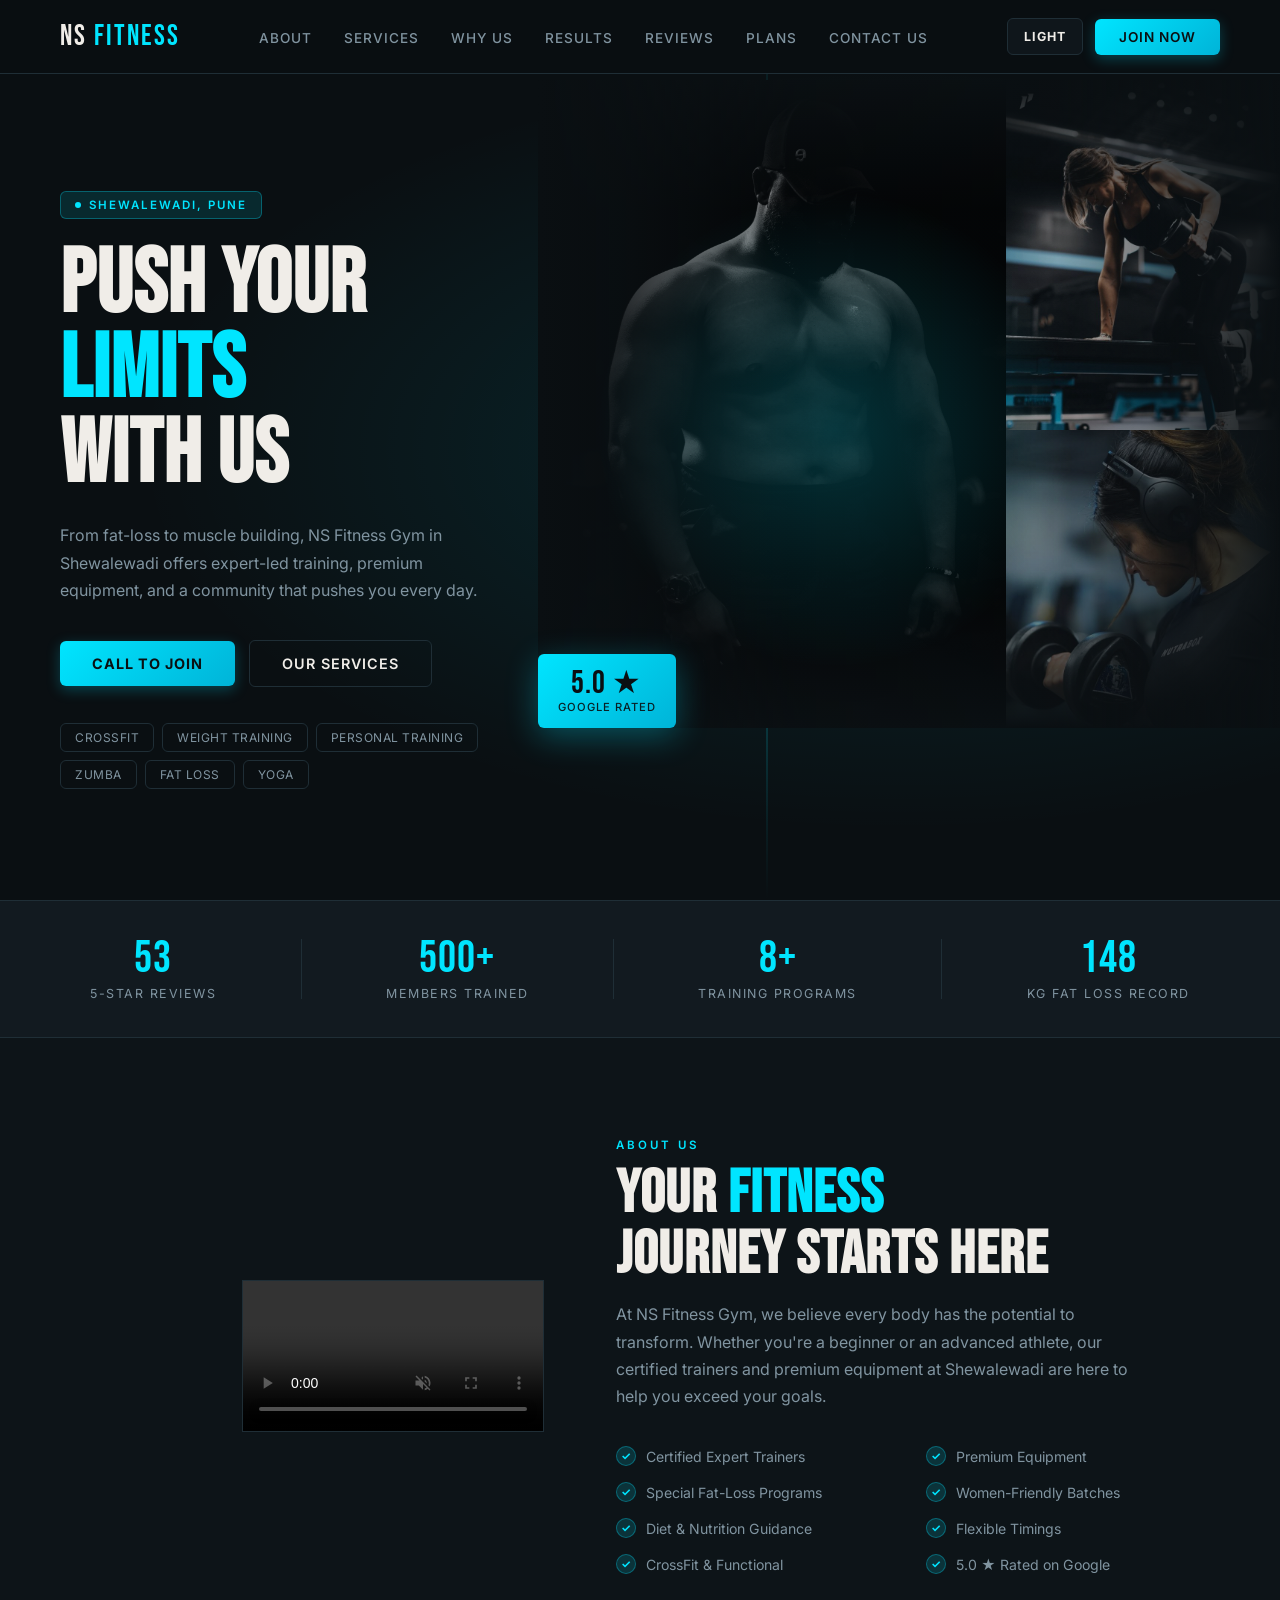
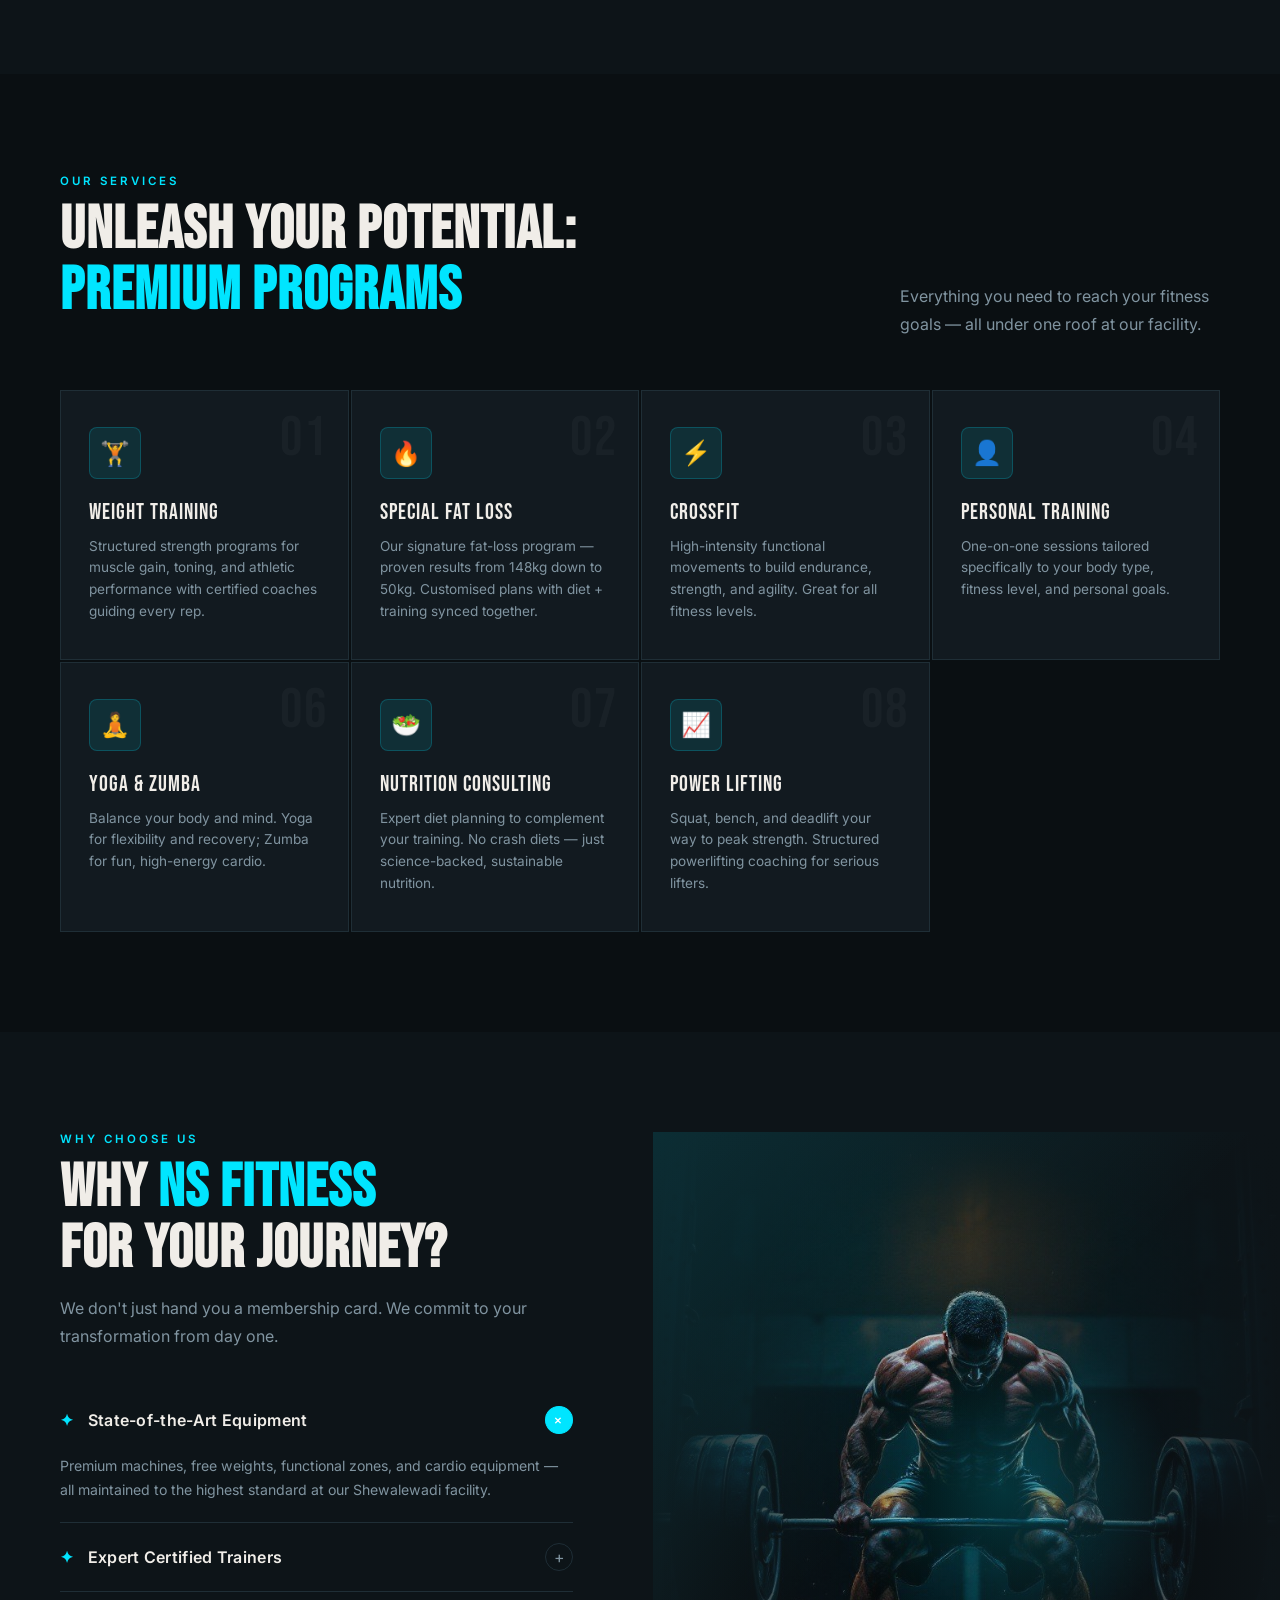
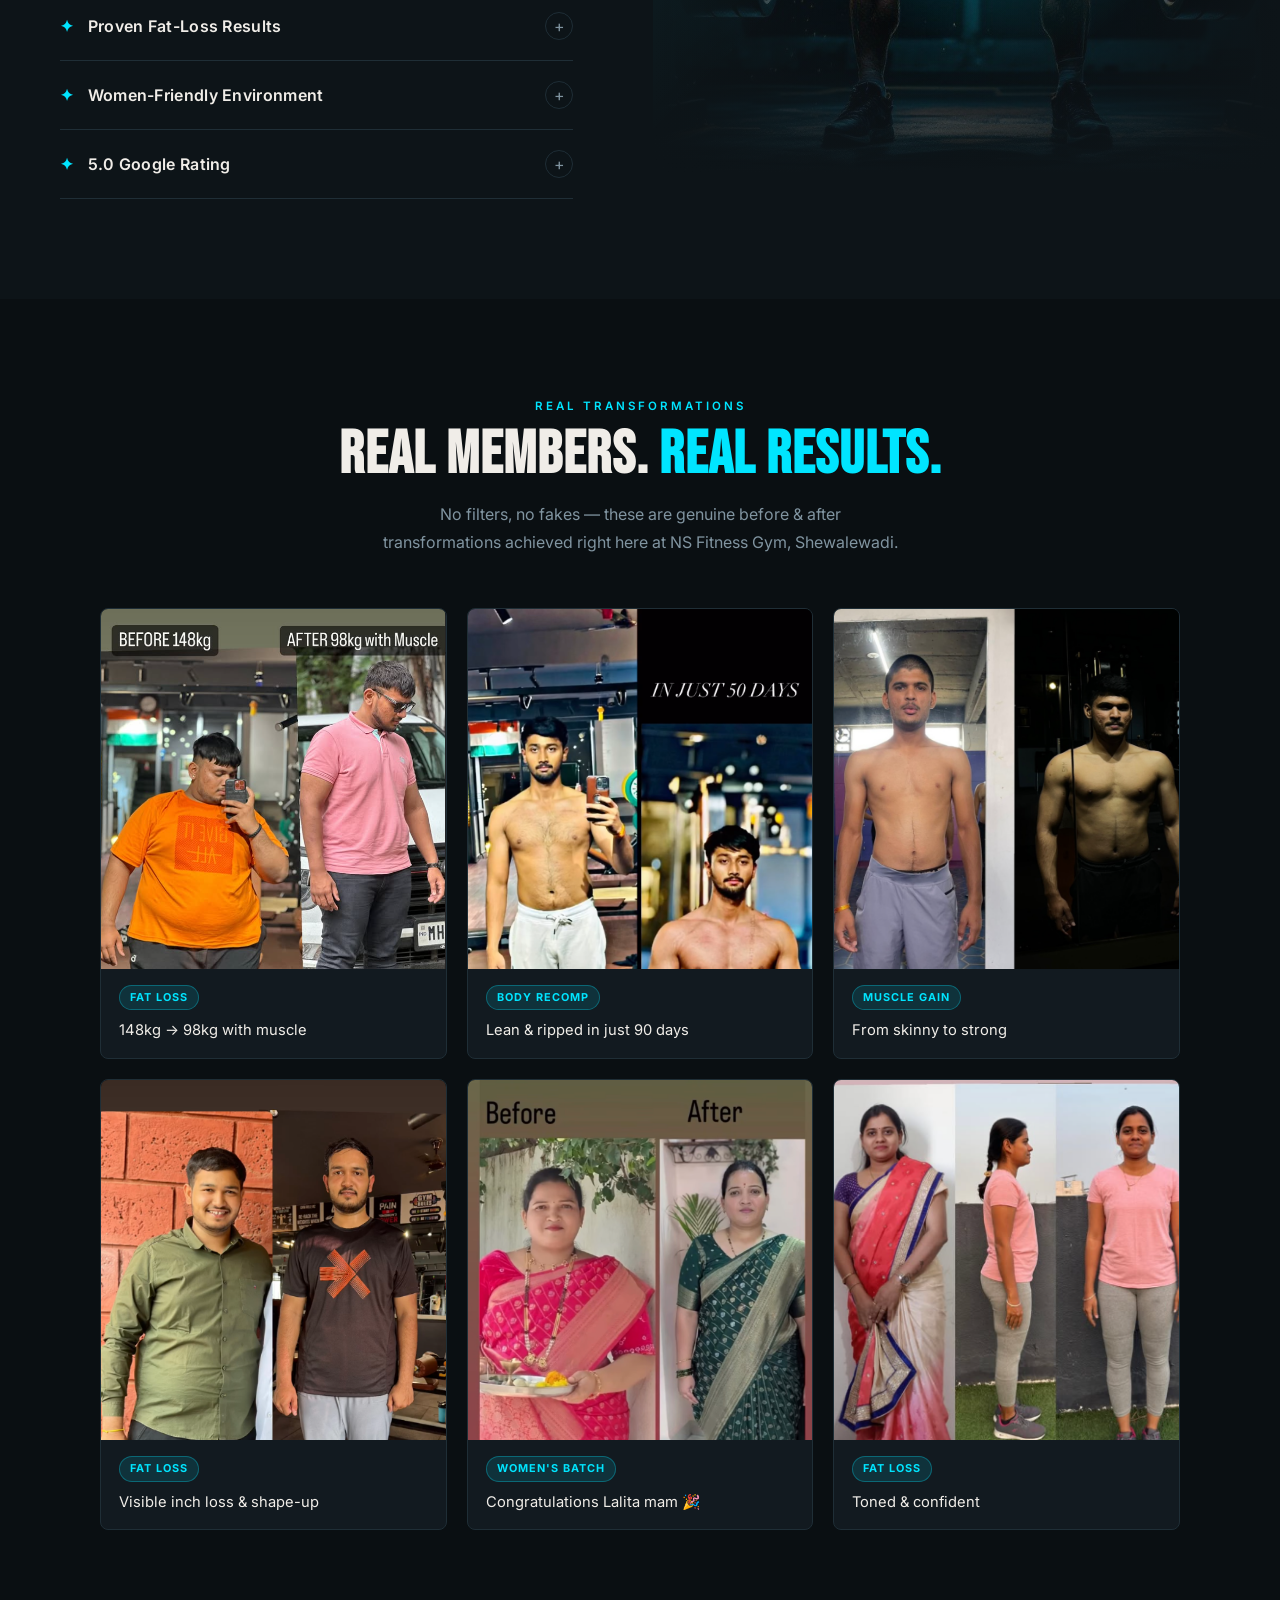
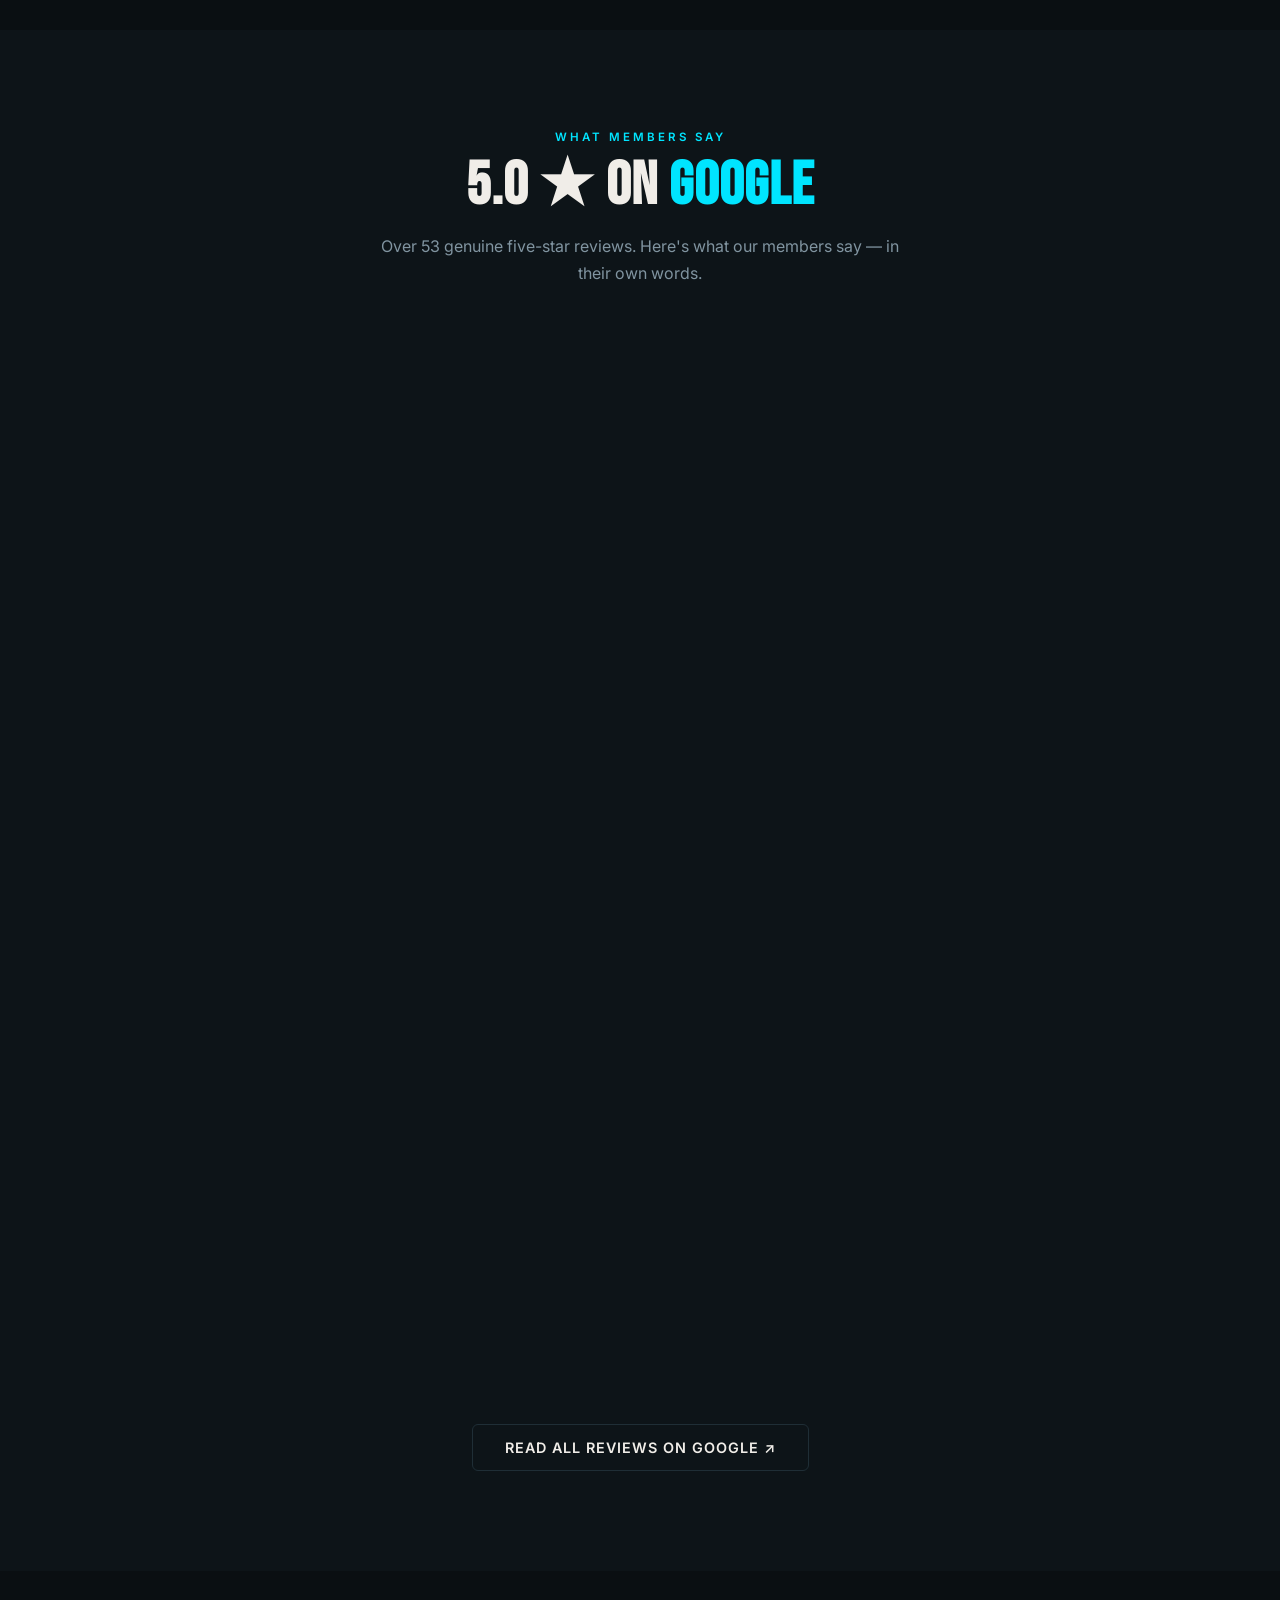
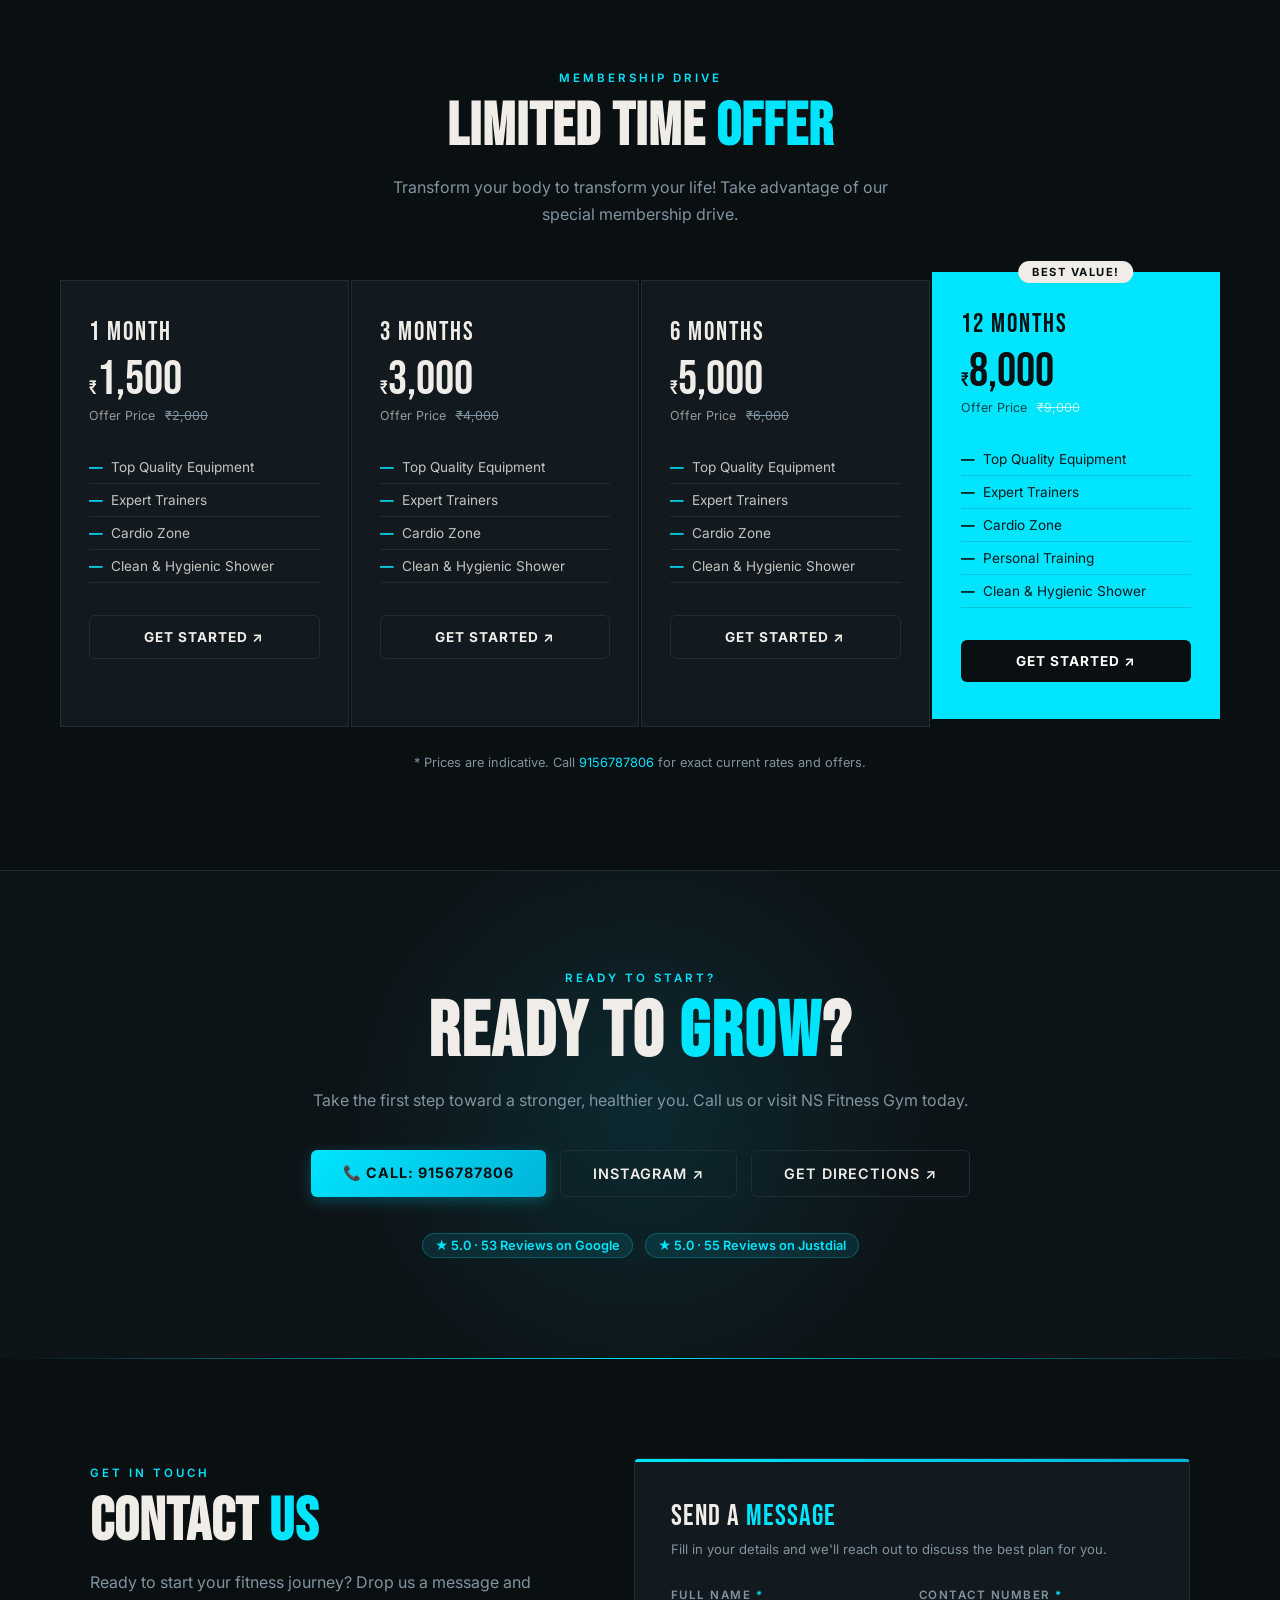
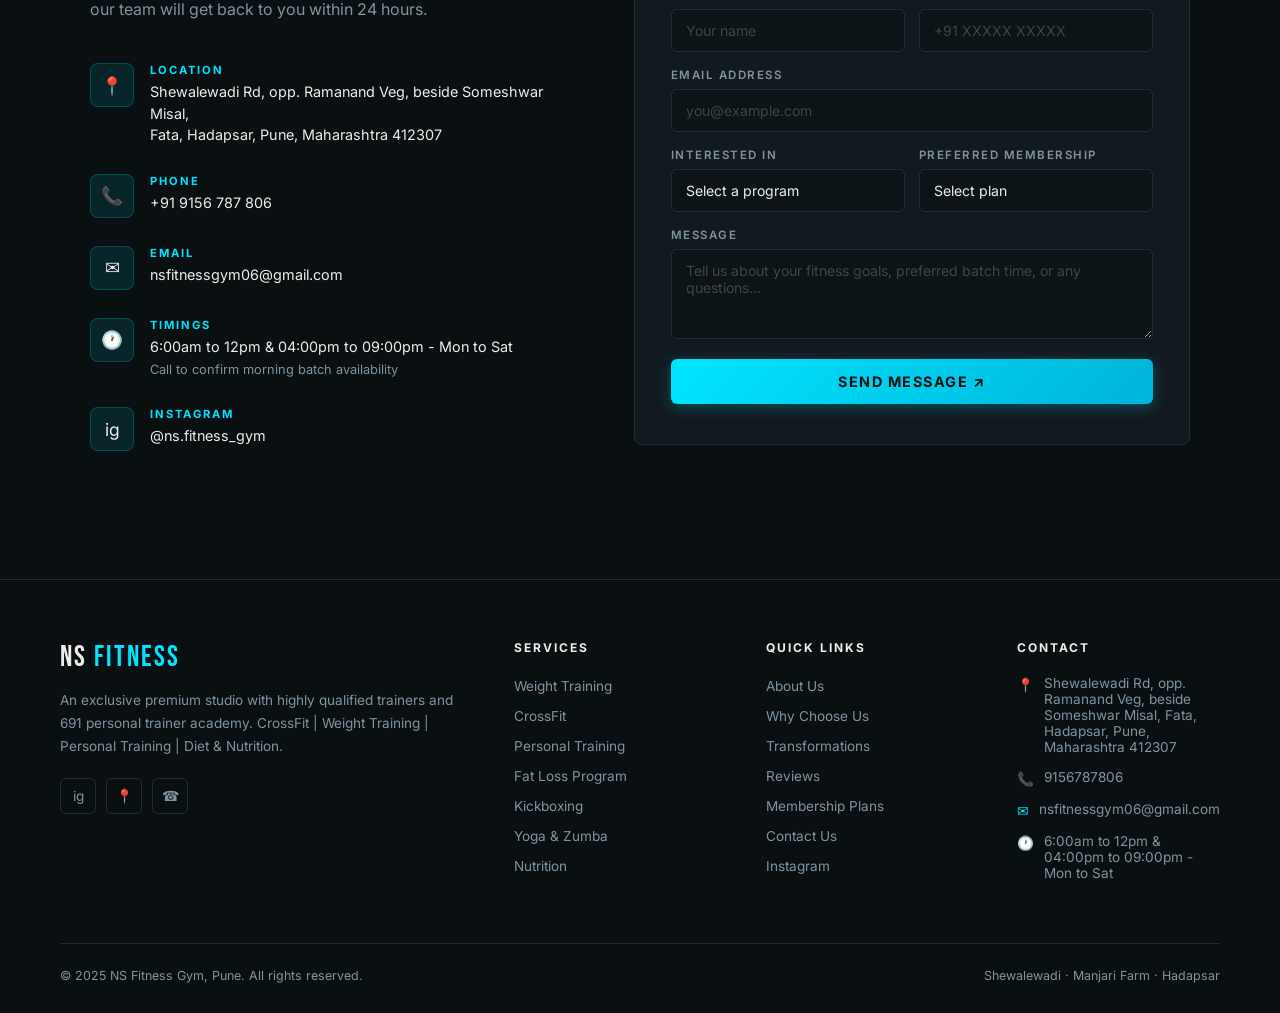
==== index.html @ 435521a6 "Change the image of hero-1" ====
<!DOCTYPE html>
<html lang="en">
<head>
<meta charset="UTF-8">
<meta name="viewport" content="width=device-width, initial-scale=1.0">
<title>NS Fitness Gym — Best Gym in Shewalewadi, Pune</title>
<meta name="description" content="NS Fitness Gym in Shewalewadi, Pune — expert-led training, premium equipment, CrossFit, Weight Training, Personal Training, Fat Loss Programs, Yoga & Zumba. 5.0 ★ rated on Google.">
<meta name="keywords" content="NS Fitness Gym, Shewalewadi Gym, Gym in Pune, Best Gym near me, CrossFit Pune, Personal Training Pune, Fat Loss, Yoga, Zumba">
<meta name="author" content="NS Fitness Gym">
<meta name="robots" content="index, follow">

<!-- Open Graph / Facebook -->
<meta property="og:type" content="website">
<meta property="og:url" content="https://nsfitness.example.com/">
<meta property="og:title" content="NS Fitness Gym — Best Gym in Shewalewadi, Pune">
<meta property="og:description" content="Transform your body to transform your life! Expert-led training, premium equipment, and a community that pushes you every day.">
<meta property="og:image" content="https://nsfitness.example.com/img/Hero-1_new.JPEG">

<!-- Twitter -->
<meta property="twitter:card" content="summary_large_image">
<meta property="twitter:url" content="https://nsfitness.example.com/">
<meta property="twitter:title" content="NS Fitness Gym — Best Gym in Shewalewadi, Pune">
<meta property="twitter:description" content="Transform your body to transform your life! Expert-led training, premium equipment, and a community that pushes you every day.">
<meta property="twitter:image" content="https://nsfitness.example.com/img/Hero-1_new.JPEG">

<link rel="canonical" href="https://nsfitness.example.com/">
<link href="https://fonts.googleapis.com/css2?family=Bebas+Neue&family=Inter:wght@300;400;500;600;700&display=swap" rel="stylesheet">
<!-- Inline theme init: must run before render to prevent flash of wrong theme -->
<script>
  document.documentElement.dataset.theme = localStorage.getItem('theme') || 'dark';
</script>
<link rel="stylesheet" href="css/style.css">
</head>
<body>

<!-- NAV -->
<nav>
  <div class="nav-logo">NS <span>FITNESS</span></div>
  <ul class="nav-links">
    <li><a href="#about">About</a></li>
    <li><a href="#services">Services</a></li>
    <li><a href="#why">Why Us</a></li>
    <li><a href="#results">Results</a></li>
    <li><a href="#reviews">Reviews</a></li>
    <li><a href="#pricing">Plans</a></li>
    <li><a href="#contact-form">Contact Us</a></li>
  </ul>
  <div class="nav-actions">
    <button class="theme-toggle" type="button" id="themeToggle" aria-label="Toggle light and dark theme">Light</button>
    <button class="nav-cta" onclick="document.getElementById('contact').scrollIntoView({behavior:'smooth'})">Join Now</button>
  </div>
</nav>

<!-- HERO -->
<section class="hero" id="home">
  <div class="hero-left">
    <div class="hero-eyebrow">Shewalewadi, Pune</div>
    <h1 class="hero-title">
      PUSH YOUR<br>
      <span class="accent">LIMITS</span><br>
      WITH US
    </h1>
    <p class="hero-desc">
      From fat-loss to muscle building, NS Fitness Gym in Shewalewadi offers expert-led training, premium equipment, and a community that pushes you every day.
    </p>
    <div class="hero-actions">
      <a href="tel:9156787806" class="btn-primary">Call to Join</a>
      <a href="#services" class="btn-outline">Our Services</a>
    </div>
    <div class="hero-tags">
      <span class="tag">CrossFit</span>
      <span class="tag">Weight Training</span>
      <span class="tag">Personal Training</span>
      <span class="tag">Zumba</span>
      <span class="tag">Fat Loss</span>
      <span class="tag">Yoga</span>
    </div>
  </div>

  <div class="hero-right">
    <div class="hero-img-wrap">
      <div class="hero-grid">
        <div class="hero-img-cell">
          <img src="img/Hero-1_new.JPEG" alt="NS Fitness Workout">
        </div>
        <div class="hero-img-cell">
          <img src="img/Hero2.jpg" alt="NS Fitness Workout">
        </div>
        <div class="hero-img-cell">
          <img src="img/Img3.jpg" alt="NS Fitness Workout">
        </div>
      </div>
      <div class="hero-badge">
        <div class="big">5.0 ★</div>
        <div class="small">Google Rated</div>
      </div>
    </div>
  </div>
</section>

<!-- STATS BAR -->
<div class="stats-bar">
  <div class="stat-item">
    <div class="stat-num" data-target="53">0</div>
    <div class="stat-label">5-Star Reviews</div>
  </div>
  <div class="stat-divider"></div>
  <div class="stat-item">
    <div class="stat-num" data-target="500">0+</div>
    <div class="stat-label">Members Trained</div>
  </div>
  <div class="stat-divider"></div>
  <div class="stat-item">
    <div class="stat-num" data-target="8">0+</div>
    <div class="stat-label">Training Programs</div>
  </div>
  <div class="stat-divider"></div>
  <div class="stat-item">
    <div class="stat-num" data-target="148">0</div>
    <div class="stat-label">kg Fat Loss Record</div>
  </div>
</div>

<!-- ABOUT -->
<section class="about" id="about">
  <div class="about-inner">
    <div class="about-img-wrap">
      <video class="about-video" controls autoplay muted loop preload="metadata" playsinline>
        <source src="img/Video-906.mp4" type="video/mp4">
        Your browser does not support the video tag.
      </video>
    </div>
    <div>
      <div class="section-eyebrow">About Us</div>
      <h2 class="section-title">YOUR <span class="accent">FITNESS</span><br>JOURNEY STARTS HERE</h2>
      <p class="section-subtitle">
        At NS Fitness Gym, we believe every body has the potential to transform. Whether you're a beginner or an advanced athlete, our certified trainers and premium equipment at Shewalewadi are here to help you exceed your goals.
      </p>
      <div class="about-features">
        <div class="about-feat">Certified Expert Trainers</div>
        <div class="about-feat">Premium Equipment</div>
        <div class="about-feat">Special Fat-Loss Programs</div>
        <div class="about-feat">Women-Friendly Batches</div>
        <div class="about-feat">Diet &amp; Nutrition Guidance</div>
        <div class="about-feat">Flexible Timings</div>
        <div class="about-feat">CrossFit &amp; Functional</div>
        <div class="about-feat">5.0 ★ Rated on Google</div>
      </div>
    </div>
  </div>
</section>

<!-- SERVICES -->
<section class="services" id="services">
  <div class="services-header">
    <div>
      <div class="section-eyebrow">Our Services</div>
      <h2 class="section-title">UNLEASH YOUR POTENTIAL:<br><span class="accent">PREMIUM PROGRAMS</span></h2>
    </div>
    <p class="section-subtitle" style="max-width:320px;">Everything you need to reach your fitness goals — all under one roof at our facility.</p>
  </div>
  <div class="services-grid">
    <div class="service-card fade-up">
      <div class="service-icon">🏋️</div>
      <div class="service-name">Weight Training</div>
      <p class="service-desc">Structured strength programs for muscle gain, toning, and athletic performance with certified coaches guiding every rep.</p>
      <div class="service-num">01</div>
    </div>
    <div class="service-card fade-up">
      <div class="service-icon">🔥</div>
      <div class="service-name">Special Fat Loss</div>
      <p class="service-desc">Our signature fat-loss program — proven results from 148kg down to 50kg. Customised plans with diet + training synced together.</p>
      <div class="service-num">02</div>
    </div>
    <div class="service-card fade-up">
      <div class="service-icon">⚡</div>
      <div class="service-name">CrossFit</div>
      <p class="service-desc">High-intensity functional movements to build endurance, strength, and agility. Great for all fitness levels.</p>
      <div class="service-num">03</div>
    </div>
    <div class="service-card fade-up">
      <div class="service-icon">👤</div>
      <div class="service-name">Personal Training</div>
      <p class="service-desc">One-on-one sessions tailored specifically to your body type, fitness level, and personal goals.</p>
      <div class="service-num">04</div>
    </div>
    <div class="service-card fade-up">
      <div class="service-icon">🧘</div>
      <div class="service-name">Yoga &amp; Zumba</div>
      <p class="service-desc">Balance your body and mind. Yoga for flexibility and recovery; Zumba for fun, high-energy cardio.</p>
      <div class="service-num">06</div>
    </div>
    <div class="service-card fade-up">
      <div class="service-icon">🥗</div>
      <div class="service-name">Nutrition Consulting</div>
      <p class="service-desc">Expert diet planning to complement your training. No crash diets — just science-backed, sustainable nutrition.</p>
      <div class="service-num">07</div>
    </div>
    <div class="service-card fade-up">
      <div class="service-icon">📈</div>
      <div class="service-name">Power Lifting</div>
      <p class="service-desc">Squat, bench, and deadlift your way to peak strength. Structured powerlifting coaching for serious lifters.</p>
      <div class="service-num">08</div>
    </div>
  </div>
</section>

<!-- WHY US -->
<section class="why" id="why">
  <div class="why-inner">
    <div class="why-content">
      <div class="section-eyebrow">Why Choose Us</div>
      <h2 class="section-title">WHY <span class="accent">NS FITNESS</span><br>FOR YOUR JOURNEY?</h2>
      <p class="section-subtitle">We don't just hand you a membership card. We commit to your transformation from day one.</p>
      <div class="accordion">
        <div class="acc-item open">
          <div class="acc-head" onclick="toggleAcc(this)">
            <div class="acc-head-text"><span>✦</span> State-of-the-Art Equipment</div>
            <div class="acc-icon">+</div>
          </div>
          <div class="acc-body">Premium machines, free weights, functional zones, and cardio equipment — all maintained to the highest standard at our Shewalewadi facility.</div>
        </div>
        <div class="acc-item">
          <div class="acc-head" onclick="toggleAcc(this)">
            <div class="acc-head-text"><span>✦</span> Expert Certified Trainers</div>
            <div class="acc-icon">+</div>
          </div>
          <div class="acc-body">Our trainers are certified professionals who track your progress, adjust your plan, and push you to be better — with science, not guesswork. Every trainer specialises across CrossFit, Yoga, Nutrition, and Strength.</div>
        </div>
        <div class="acc-item">
          <div class="acc-head" onclick="toggleAcc(this)">
            <div class="acc-head-text"><span>✦</span> Proven Fat-Loss Results</div>
            <div class="acc-icon">+</div>
          </div>
          <div class="acc-body">Real transformations from real members. Our special fat-loss program has helped members drop from 148kg to 50kg with a sustainable, science-backed approach combining training and diet.</div>
        </div>
        <div class="acc-item">
          <div class="acc-head" onclick="toggleAcc(this)">
            <div class="acc-head-text"><span>✦</span> Women-Friendly Environment</div>
            <div class="acc-icon">+</div>
          </div>
          <div class="acc-body">Dedicated women's batches, female trainers, and a welcoming, judgment-free environment. NS Fitness Gym is one of Pune's top-rated women's gyms.</div>
        </div>
        <div class="acc-item">
          <div class="acc-head" onclick="toggleAcc(this)">
            <div class="acc-head-text"><span>✦</span> 5.0 Google Rating</div>
            <div class="acc-icon">+</div>
          </div>
          <div class="acc-body">Over 53 genuine five-star reviews on Google, and a 5.0 rating on Justdial with 55 reviews. The results speak for themselves — and so do our members.</div>
        </div>
      </div>
    </div>
    <div class="why-img" aria-hidden="true"></div>
  </div>
</section>

<!-- REAL RESULTS -->
<section class="results" id="results">
  <div class="results-header">
    <div class="section-eyebrow">Real Transformations</div>
    <h2 class="section-title">REAL MEMBERS. <span class="accent">REAL RESULTS.</span></h2>
    <p class="section-subtitle">No filters, no fakes — these are genuine before &amp; after transformations achieved right here at NS Fitness Gym, Shewalewadi.</p>
  </div>
  <div class="results-grid">
    <figure class="result-card fade-up">
      <img src="img/Reviews/result-1.png" alt="Member transformation: 148kg before to 98kg after with muscle" loading="lazy">
      <figcaption><span class="result-tag">Fat Loss</span> 148kg → 98kg with muscle</figcaption>
    </figure>
    <figure class="result-card fade-up">
      <img src="img/Reviews/result-3.png" alt="Male body transformation in just 90 days" loading="lazy">
      <figcaption><span class="result-tag">Body Recomp</span> Lean &amp; ripped in just 90 days</figcaption>
    </figure>
    <figure class="result-card fade-up">
      <img src="img/Reviews/result-2.png" alt="Male muscle gain transformation" loading="lazy">
      <figcaption><span class="result-tag">Muscle Gain</span> From skinny to strong</figcaption>
    </figure>
    <figure class="result-card fade-up">
      <img src="img/Reviews/result-5.png" alt="Male weight loss transformation" loading="lazy">
      <figcaption><span class="result-tag">Fat Loss</span> Visible inch loss &amp; shape-up</figcaption>
    </figure>
    <figure class="result-card fade-up">
      <img src="img/Reviews/result-4.png" alt="Lalita's weight loss transformation" loading="lazy">
      <figcaption><span class="result-tag">Women's Batch</span> Congratulations Lalita mam 🎉</figcaption>
    </figure>
    <figure class="result-card fade-up">
      <img src="img/Reviews/result-6.png" alt="Female weight loss transformation" loading="lazy">
      <figcaption><span class="result-tag">Fat Loss</span> Toned &amp; confident</figcaption>
    </figure>
  </div>
</section>

<!-- REVIEWS -->
<section class="reviews" id="reviews">
  <div class="reviews-header">
    <div class="section-eyebrow">What Members Say</div>
    <h2 class="section-title">5.0 ★ ON <span class="accent">GOOGLE</span></h2>
    <p class="section-subtitle">Over 53 genuine five-star reviews. Here's what our members say — in their own words.</p>
  </div>

  <!-- All reviews grid -->
  <div class="reviews-grid">
    <div class="review-card fade-up">
      <div class="review-stars">★★★★★</div>
      <p class="review-body">I was initially reluctant to join, but I'm really glad I did. NS Fitness Gym has been a great place to stay consistent with my journey. I've been training under Nilesh sir for the past 1.5 years and the results have been truly rewarding — lost significant weight and gained strength. Highly recommend!</p>
      <div class="review-author"><span class="review-avatar">D</span><div><div class="review-name">Divya Saroj</div><div class="review-date">3 months ago · Google</div></div></div>
    </div>
    <div class="review-card fade-up">
      <div class="review-stars">★★★★★</div>
      <p class="review-body">I've been training at this gym for a while now, and it's truly one of the best decisions I've made. The equipment is top-notch and well-maintained, the environment is clean and motivating, and the staff is incredibly friendly and professional. Highly recommended for anyone serious about health and fitness! 💪🔥</p>
      <div class="review-author"><span class="review-avatar">S</span><div><div class="review-name">Sagar Waghmare</div><div class="review-date">11 months ago · Google</div></div></div>
    </div>
    <div class="review-card fade-up">
      <div class="review-stars">★★★★★</div>
      <p class="review-body">Fantastic gym, the atmosphere is motivating and the facilities are good. My trainer Nilesh is super patient, supportive and pushes me to be my best self. Highly recommended NS gym to anyone looking to level up their fitness.</p>
      <div class="review-author"><span class="review-avatar">Y</span><div><div class="review-name">Yashika Kukreti</div><div class="review-date">3 months ago · Google</div></div></div>
    </div>
    <div class="review-card fade-up">
      <div class="review-stars">★★★★★</div>
      <p class="review-body">Such a great gym! I was here to gain weight — I tried many things but didn't succeed, then NS Fitness came into frame and explained the whole process. After 3 months I'm able to gain weight. Good zumba sessions, good gym environment, great CrossFit batches. Love this gym!</p>
      <div class="review-author"><span class="review-avatar">L</span><div><div class="review-name">Lalita Rathod</div><div class="review-date">5 months ago · Google</div></div></div>
    </div>
    <div class="review-card fade-up">
      <div class="review-stars">★★★★★</div>
      <p class="review-body">What a gym — big round of applause! Clean and maintained with good lighting and good vibes. Special mention to Nilesh sir, such a good man who helps with every machine even if you don't have PT. Thanking this gym as it helped me loose 5 kgs in a month.</p>
      <div class="review-author"><span class="review-avatar">D</span><div><div class="review-name">Dhananjay Lad</div><div class="review-date">5 months ago · Google</div></div></div>
    </div>
    <div class="review-card fade-up">
      <div class="review-stars">★★★★★</div>
      <p class="review-body">I've been training at this gym since six months and it's truly one of the best decisions I've made. The equipment is well-maintained, the environment is clean and motivating, and the trainers Sidharth sir and team are excellent.</p>
      <div class="review-author"><span class="review-avatar">G</span><div><div class="review-name">Gajanan Bharambe</div><div class="review-date">10 months ago · Google</div></div></div>
    </div>
    <div class="review-card fade-up">
      <div class="review-stars">★★★★★</div>
      <p class="review-body">5/5 stars! This gym is amazing! The equipment is top-notch, and the staff is super friendly and helpful. Best gym ever — the atmosphere is motivating and the trainers are great. Highly recommend!</p>
      <div class="review-author"><span class="review-avatar">Y</span><div><div class="review-name">Yashwant Rathod</div><div class="review-date">9 months ago · Google</div></div></div>
    </div>
    <div class="review-card fade-up">
      <div class="review-stars">★★★★★</div>
      <p class="review-body">Really happy with my results — joined 2.5 months ago and I can already see a great difference in me. I tried many things for losing weight but didn't succeed, then I decided to join this gym after researching. Good gym, good zumba sessions!</p>
      <div class="review-author"><span class="review-avatar">M</span><div><div class="review-name">Mohini Saykar</div><div class="review-date">5 months ago · Google</div></div></div>
    </div>
  </div>

  <div class="reviews-cta">
    <a href="https://share.google/2O4lvhvXVm2MEEgyA" target="_blank" class="btn-outline">Read all reviews on Google ↗</a>
  </div>
</section>

<!-- PRICING -->
<section class="pricing" id="pricing">
  <div class="pricing-header">
    <div class="section-eyebrow">Membership Drive</div>
    <h2 class="section-title">LIMITED TIME <span class="accent">OFFER</span></h2>
    <p class="section-subtitle">Transform your body to transform your life! Take advantage of our special membership drive.</p>
  </div>
  <div class="pricing-grid">
    <div class="plan-card">
      <div class="plan-name">1 Month</div>
      <div class="plan-price"><span>₹</span>1,500</div>
      <div class="plan-period">Offer Price <del style="color:var(--muted); margin-left:6px;">₹2,000</del></div>
      <ul class="plan-features">
        <li>Top Quality Equipment</li>
        <li>Expert Trainers</li>
        <li>Cardio Zone</li>
        <li>Clean &amp; Hygienic Shower</li>
      </ul>
      <button class="btn-plan btn-plan-outline" onclick="window.open('tel:9156787806')">Get Started ↗</button>
    </div>
    <div class="plan-card">
      <div class="plan-name">3 Months</div>
      <div class="plan-price"><span>₹</span>3,000</div>
      <div class="plan-period">Offer Price <del style="color:var(--muted); margin-left:6px;">₹4,000</del></div>
      <ul class="plan-features">
        <li>Top Quality Equipment</li>
        <li>Expert Trainers</li>
        <li>Cardio Zone</li>
        <li>Clean &amp; Hygienic Shower</li>
      </ul>
      <button class="btn-plan btn-plan-outline" onclick="window.open('tel:9156787806')">Get Started ↗</button>
    </div>
    <div class="plan-card">
      <div class="plan-name">6 Months</div>
      <div class="plan-price"><span>₹</span>5,000</div>
      <div class="plan-period">Offer Price <del style="color:var(--muted); margin-left:6px;">₹6,000</del></div>
      <ul class="plan-features">
        <li>Top Quality Equipment</li>
        <li>Expert Trainers</li>
        <li>Cardio Zone</li>
        <li>Clean &amp; Hygienic Shower</li>
      </ul>
      <button class="btn-plan btn-plan-outline" onclick="window.open('tel:9156787806')">Get Started ↗</button>
    </div>
    <div class="plan-card featured">
      <div class="plan-badge">Best Value!</div>
      <div class="plan-name">12 Months</div>
      <div class="plan-price"><span>₹</span>8,000</div>
      <div class="plan-period">Offer Price <del style="color:rgba(255,255,255,0.7); margin-left:6px;">₹9,000</del></div>
      <ul class="plan-features">
        <li>Top Quality Equipment</li>
        <li>Expert Trainers</li>
        <li>Cardio Zone</li>
        <li>Personal Training</li>
        <li>Clean &amp; Hygienic Shower</li>
      </ul>
      <button class="btn-plan btn-plan-white" onclick="window.open('tel:9156787806')">Get Started ↗</button>
    </div>
  </div>
  <p style="text-align:center;margin-top:28px;font-size:0.8rem;color:var(--muted);">* Prices are indicative. Call <a href="tel:9156787806" style="color:var(--cyan);text-decoration:none;">9156787806</a> for exact current rates and offers.</p>
</section>

<!-- CTA -->
<section class="cta" id="contact">
  <div class="section-eyebrow" style="justify-content:center;display:flex;margin-bottom:12px;">Ready to Start?</div>
  <h2 class="cta-title">READY TO <span style="color:var(--cyan)">GROW</span>?</h2>
  <p>Take the first step toward a stronger, healthier you. Call us or visit NS Fitness Gym today.</p>
  <div class="cta-actions">
    <a href="tel:9156787806" class="btn-primary">📞 Call: 9156787806</a>
    <a href="https://www.instagram.com/ns.fitness_gym/" target="_blank" class="btn-outline">Instagram ↗</a>
    <a href="https://share.google/2O4lvhvXVm2MEEgyA" target="_blank" class="btn-outline">Get Directions ↗</a>
  </div>
  <div style="margin-top:36px;">
    <div class="rating-badge">★ 5.0 · 53 Reviews on Google</div>
    &nbsp;
    <div class="rating-badge" style="display:inline-flex;">★ 5.0 · 55 Reviews on Justdial</div>
  </div>
</section>

<!-- CONTACT US SECTION -->
<section class="contact-section" id="contact-form">
  <div class="contact-inner">
    <!-- Left: Info -->
    <div class="contact-info-block">
      <div class="section-eyebrow">Get In Touch</div>
      <h2 class="section-title">CONTACT <span class="accent">US</span></h2>
      <p class="section-subtitle">Ready to start your fitness journey? Drop us a message and our team will get back to you within 24 hours.</p>

      <div class="contact-detail">
        <div class="contact-detail-icon">📍</div>
        <div class="contact-detail-text">
          <div class="contact-detail-label">Location</div>
          <div class="contact-detail-value">Shewalewadi Rd, opp. Ramanand Veg, beside Someshwar Misal,<br>Fata, Hadapsar, Pune, Maharashtra 412307</div>
        </div>
      </div>
      <div class="contact-detail">
        <div class="contact-detail-icon">📞</div>
        <div class="contact-detail-text">
          <div class="contact-detail-label">Phone</div>
          <div class="contact-detail-value"><a href="tel:9156787806">+91 9156 787 806</a></div>
        </div>
      </div>
      <div class="contact-detail">
        <div class="contact-detail-icon">✉</div>
        <div class="contact-detail-text">
          <div class="contact-detail-label">Email</div>
          <div class="contact-detail-value"><a href="mailto:nsfitnessgym06@gmail.com">nsfitnessgym06@gmail.com</a></div>
        </div>
      </div>
      <div class="contact-detail">
        <div class="contact-detail-icon">🕐</div>
        <div class="contact-detail-text">
          <div class="contact-detail-label">Timings</div>
          <div class="contact-detail-value">6:00am to 12pm &amp; 04:00pm to 09:00pm - Mon to Sat<br><span style="color:var(--muted);font-size:0.8rem;">Call to confirm morning batch availability</span></div>
        </div>
      </div>
      <div class="contact-detail">
        <div class="contact-detail-icon">ig</div>
        <div class="contact-detail-text">
          <div class="contact-detail-label">Instagram</div>
          <div class="contact-detail-value"><a href="https://www.instagram.com/ns.fitness_gym/" target="_blank">@ns.fitness_gym</a></div>
        </div>
      </div>
    </div>

    <!-- Right: Form -->
    <div class="contact-form-wrap">
      <div class="form-title">SEND A <span>MESSAGE</span></div>
      <div class="form-subtitle">Fill in your details and we'll reach out to discuss the best plan for you.</div>

      <div class="form-row">
        <div class="form-group">
          <label>Full Name <span style="color:var(--cyan)">*</span></label>
          <input type="text" id="cf-name" placeholder="Your name" required />
        </div>
        <div class="form-group">
          <label>Contact Number <span style="color:var(--cyan)">*</span></label>
          <input type="tel" id="cf-phone" placeholder="+91 XXXXX XXXXX" required />
        </div>
      </div>

      <div class="form-group">
        <label>Email Address</label>
        <input type="email" id="cf-email" placeholder="you@example.com" />
      </div>

      <div class="form-row">
        <div class="form-group">
          <label>Interested In</label>
          <select id="cf-interest">
            <option value="">Select a program</option>
            <option>Weight Training</option>
            <option>Fat Loss Program</option>
            <option>CrossFit</option>
            <option>Personal Training</option>
            <option>Yoga</option>
            <option>Zumba</option>
            <option>Nutrition Consulting</option>
            <option>Power Lifting</option>
            <option>General Membership</option>
          </select>
        </div>
        <div class="form-group">
          <label>Preferred Membership</label>
          <select id="cf-plan">
            <option value="">Select plan</option>
            <option>1 Month Membership – ₹1,500</option>
            <option>3 Months Membership – ₹3,000</option>
            <option>6 Months Membership – ₹5,000</option>
            <option>12 Months Membership – ₹8,000</option>
            <option>Not sure yet</option>
          </select>
        </div>
      </div>

      <div class="form-group">
        <label>Message</label>
        <textarea id="cf-message" placeholder="Tell us about your fitness goals, preferred batch time, or any questions..."></textarea>
      </div>

      <button class="form-submit" id="formSubmitBtn" onclick="submitContactForm()">
        <div class="spinner"></div>
        <span class="btn-label">Send Message ↗</span>
      </button>

      <div class="form-toast" id="formToast"></div>
    </div>
  </div>
</section>

<!-- FOOTER -->
<footer>
  <div class="footer-grid">
    <div>
      <div class="footer-logo">NS <span>FITNESS</span></div>
      <p class="footer-desc">An exclusive premium studio with highly qualified trainers and 691 personal trainer academy. CrossFit | Weight Training | Personal Training | Diet &amp; Nutrition.</p>
      <div class="footer-social">
        <a href="https://www.instagram.com/ns.fitness_gym/" target="_blank" class="social-btn">ig</a>
        <a href="https://share.google/2O4lvhvXVm2MEEgyA" target="_blank" class="social-btn">📍</a>
        <a href="tel:9156787806" class="social-btn">☎</a>
      </div>
    </div>
    <div class="footer-col">
      <h4>Services</h4>
      <ul>
        <li><a href="#services">Weight Training</a></li>
        <li><a href="#services">CrossFit</a></li>
        <li><a href="#services">Personal Training</a></li>
        <li><a href="#services">Fat Loss Program</a></li>
        <li><a href="#services">Kickboxing</a></li>
        <li><a href="#services">Yoga &amp; Zumba</a></li>
        <li><a href="#services">Nutrition</a></li>
      </ul>
    </div>
    <div class="footer-col">
      <h4>Quick Links</h4>
      <ul>
        <li><a href="#about">About Us</a></li>
        <li><a href="#why">Why Choose Us</a></li>
        <li><a href="#results">Transformations</a></li>
        <li><a href="#reviews">Reviews</a></li>
        <li><a href="#pricing">Membership Plans</a></li>
        <li><a href="#contact">Contact Us</a></li>
        <li><a href="https://www.instagram.com/ns.fitness_gym/" target="_blank">Instagram</a></li>
      </ul>
    </div>
    <div class="footer-col">
      <h4>Contact</h4>
      <div class="footer-contact-item">
        <span class="footer-contact-icon">📍</span>
        <span>Shewalewadi Rd, opp. Ramanand Veg, beside Someshwar Misal, Fata, Hadapsar, Pune, Maharashtra 412307</span>
      </div>
      <div class="footer-contact-item">
        <span class="footer-contact-icon">📞</span>
        <a href="tel:9156787806" style="color:var(--muted);text-decoration:none;">9156787806</a>
      </div>
      <div class="footer-contact-item">
        <span class="footer-contact-icon">✉</span>
        <a href="mailto:nsfitnessgym06@gmail.com" style="color:var(--muted);text-decoration:none;">nsfitnessgym06@gmail.com</a>
      </div>
      <div class="footer-contact-item">
        <span class="footer-contact-icon">🕐</span>
        <span>6:00am to 12pm &amp; 04:00pm to 09:00pm - Mon to Sat</span>
      </div>
    </div>
  </div>
  <div class="footer-bottom">
    <span>© 2025 NS Fitness Gym, Pune. All rights reserved.</span>
    <span>Shewalewadi · Manjari Farm · Hadapsar</span>
  </div>
</footer>

<script src="js/main.js" defer></script>
</body>
</html>
---- css/style.css ----
::-webkit-scrollbar { width: 10px; }
::-webkit-scrollbar-track { background: var(--bg); }
::-webkit-scrollbar-thumb { background: var(--border); border-radius: 5px; }
::-webkit-scrollbar-thumb:hover { background: var(--cyan); }

*, *::before, *::after { box-sizing: border-box; margin: 0; padding: 0; }

:root {
  --bg:        #0A0F12;
  --bg-rgb:    10,15,18;
  --bg2:       #0D1418;
  --bg2-rgb:   13,20,24;
  --card:      #121A20;
  --card-rgb:  18,26,32;
  --border:    #1F2E36;
  --cyan:      #00E5FF;
  --cyan2:     #00B4D8;
  --text:      #F0EDE8;
  --muted:     #8094A0;
  --display:   'Bebas Neue', sans-serif;
  --body:      'Inter', sans-serif;
}

html[data-theme="light"] {
  --bg:        #F8FAFC;
  --bg-rgb:    248,250,252;
  --bg2:       #F1F5F9;
  --bg2-rgb:   241,245,249;
  --card:      #FFFFFF;
  --card-rgb:  255,255,255;
  --border:    #E2E8F0;
  --text:      #0F172A;
  --muted:     #64748B;
}

html { scroll-behavior: smooth; color-scheme: dark; }
html[data-theme="light"] { color-scheme: light; }

body {
  font-family: var(--body);
  background: var(--bg);
  color: var(--text);
  overflow-x: hidden;
  transition: background 0.25s, color 0.25s;
}

/* ── NAV ── */
nav {
  position: fixed; top: 0; left: 0; right: 0; z-index: 100;
  display: flex; align-items: center; justify-content: space-between;
  padding: 18px 60px;
  background: rgba(var(--bg-rgb),0.92);
  backdrop-filter: blur(12px);
  border-bottom: 1px solid var(--border);
  transition: all 0.3s;
}
.nav-logo {
  font-family: var(--display);
  font-size: 1.8rem;
  letter-spacing: 2px;
  color: var(--text);
}
.nav-logo span { color: var(--cyan); }
.nav-links { display: flex; gap: 32px; list-style: none; }
.nav-links a {
  text-decoration: none; color: var(--muted);
  font-size: 0.85rem; font-weight: 500; letter-spacing: 1px;
  text-transform: uppercase;
  transition: color 0.2s;
}
.nav-links a:hover { color: var(--text); }
.nav-actions { display: flex; align-items: center; gap: 12px; }
.theme-toggle {
  min-width: 76px;
  border: 1px solid var(--border);
  background: rgba(var(--card-rgb),0.72);
  color: var(--text);
  padding: 10px 14px;
  border-radius: 6px;
  font-family: var(--body);
  font-size: 0.78rem;
  font-weight: 700;
  letter-spacing: 1px;
  text-transform: uppercase;
  cursor: pointer;
  transition: border-color 0.2s, color 0.2s, background 0.2s;
}
.theme-toggle:hover { border-color: var(--cyan); color: var(--cyan); }
.nav-cta {
  background: linear-gradient(135deg, var(--cyan), var(--cyan2)); color: #0A0F12; box-shadow: 0 4px 14px rgba(0,229,255,0.25);
  border: none; padding: 10px 24px;
  font-family: var(--body); font-weight: 600; font-size: 0.85rem;
  letter-spacing: 1px; text-transform: uppercase;
  cursor: pointer; border-radius: 6px;
  transition: background 0.2s, transform 0.1s;
}
.nav-cta:hover { background: linear-gradient(135deg, var(--cyan2), #0096C7); box-shadow: 0 6px 20px rgba(0,229,255,0.35); transform: translateY(-1px); }

/* ── HERO ── */
.hero {
  min-height: 100vh;
  display: grid; grid-template-columns: 1fr 1fr;
  align-items: center; padding: 0 60px;
  padding-top: 80px;
  position: relative; overflow: hidden;
}
.hero::before {
  content: '';
  position: absolute; inset: 0;
  background: radial-gradient(ellipse at 70% 50%, rgba(0,229,255,0.12) 0%, transparent 60%);
  pointer-events: none;
}
/* diagonal accent */
.hero::after {
  content: '';
  position: absolute; top: 0; right: 40%;
  width: 2px; height: 100%;
  background: linear-gradient(180deg, transparent, var(--cyan), transparent);
  opacity: 0.4;
}

.hero-left { position: relative; z-index: 2; }

.hero-eyebrow {
  display: inline-flex; align-items: center; gap: 8px;
  background: rgba(0,229,255,0.12);
  border: 1px solid rgba(0,229,255,0.3);
  padding: 6px 14px; border-radius: 6px;
  font-size: 0.72rem; font-weight: 600; letter-spacing: 2px;
  text-transform: uppercase; color: var(--cyan);
  margin-bottom: 24px;
}
.hero-eyebrow::before {
  content: ''; width: 6px; height: 6px;
  background: var(--cyan); border-radius: 50%;
  animation: pulse 1.5s ease-in-out infinite;
}
@keyframes pulse {
  0%,100% { opacity:1; transform:scale(1); }
  50% { opacity:0.4; transform:scale(1.4); }
}

.hero-title {
  font-family: var(--display);
  font-size: clamp(3.5rem, 7vw, 6rem);
  line-height: 0.95;
  letter-spacing: 1px;
  margin-bottom: 24px;
}
.hero-title .accent { color: var(--cyan); }

.hero-desc {
  color: var(--muted); font-size: 1rem; line-height: 1.7;
  max-width: 420px; margin-bottom: 36px;
}

.hero-actions { display: flex; gap: 14px; align-items: center; flex-wrap: wrap; }
.btn-primary {
  background: linear-gradient(135deg, var(--cyan), var(--cyan2)); color: #0A0F12; box-shadow: 0 4px 14px rgba(0,229,255,0.25);
  border: none; padding: 14px 32px;
  font-family: var(--body); font-weight: 700; font-size: 0.9rem;
  letter-spacing: 1px; text-transform: uppercase;
  cursor: pointer; border-radius: 6px;
  transition: background 0.2s, transform 0.15s;
  text-decoration: none; display: inline-block;
}
.btn-primary:hover { background: linear-gradient(135deg, var(--cyan2), #0096C7); box-shadow: 0 6px 20px rgba(0,229,255,0.35); transform: translateY(-2px); }

.btn-outline {
  background: transparent; color: var(--text);
  border: 1px solid var(--border); padding: 14px 32px;
  font-family: var(--body); font-weight: 600; font-size: 0.9rem;
  letter-spacing: 1px; text-transform: uppercase;
  cursor: pointer; border-radius: 6px;
  transition: border-color 0.2s, color 0.2s;
  text-decoration: none; display: inline-block;
}
.btn-outline:hover { border-color: var(--cyan); color: var(--cyan); }

.hero-tags {
  display: flex; flex-wrap: wrap; gap: 8px;
  margin-top: 36px;
}
.tag {
  padding: 6px 14px;
  border: 1px solid var(--border); border-radius: 6px;
  font-size: 0.75rem; color: var(--muted); letter-spacing: 0.5px;
  text-transform: uppercase;
}

.hero-right {
  position: relative; z-index: 1;
  display: flex; justify-content: flex-end; align-items: stretch;
  align-self: stretch;
  margin-right: -60px;
}
.hero-img-wrap {
  position: relative; width: min(58vw, 860px);
  height: clamp(560px, 72vh, 720px);
}
.hero-img-wrap::before {
  content: '';
  position: absolute;
  inset: 0;
  z-index: 2;
  background:
    linear-gradient(90deg, var(--bg) 0%, rgba(var(--bg-rgb),0.86) 11%, rgba(var(--bg-rgb),0.18) 34%, rgba(var(--bg-rgb),0.04) 70%, var(--bg) 100%),
    linear-gradient(180deg, var(--bg) 0%, rgba(var(--bg-rgb),0.08) 20%, rgba(var(--bg-rgb),0.05) 76%, var(--bg) 100%);
  pointer-events: none;
}
.hero-img-wrap::after {
  content: '';
  position: absolute;
  inset: 0;
  z-index: 2;
  background: radial-gradient(circle at 40% 54%, rgba(0,229,255,0.2), transparent 42%);
  pointer-events: none;
}
/* Mosaic gym image placeholders */
.hero-grid {
  display: grid;
  grid-template-columns: 1.45fr 0.85fr;
  grid-template-rows: 1.08fr 0.92fr;
  gap: 0; height: 100%; overflow: hidden;
}
.hero-img-cell {
  background: var(--card);
  overflow: hidden;
  position: relative;
}
.hero-img-cell::after {
  content: '';
  position: absolute;
  inset: 0;
  background: rgba(var(--bg-rgb),0.18);
  pointer-events: none;
}
.hero-img-cell:first-child { grid-row: span 2; }
.hero-img-cell img { width: 100%; height: 100%; object-fit: cover; }
.hero-img-cell:nth-child(2) img { object-position: center top; }

/* Placeholder gym images using gym-themed gradients */
.img-placeholder {
  width: 100%; height: 100%;
  background: linear-gradient(135deg, #1a1a1a 0%, #2a2a2a 50%, #1a1a1a 100%);
  display: flex; flex-direction: column;
  align-items: center; justify-content: center;
  gap: 8px; color: var(--border);
  font-size: 2rem;
}

.hero-badge {
  position: absolute; bottom: 0; left: 0; z-index: 3;
  background: linear-gradient(135deg, var(--cyan), var(--cyan2)); color: #0A0F12; box-shadow: 0 4px 14px rgba(0,229,255,0.25);
  padding: 14px 20px; border-radius: 6px;
  text-align: center;
  box-shadow: 0 8px 32px rgba(0,229,255,0.3);
}
.hero-badge .big { font-family: var(--display); font-size: 2rem; letter-spacing: 1px; line-height: 1; }
.hero-badge .small { font-size: 0.7rem; font-weight: 500; text-transform: uppercase; letter-spacing: 1px; opacity: 0.9; }

/* ── STATS BAR ── */
.stats-bar {
  background: var(--card);
  border-top: 1px solid var(--border);
  border-bottom: 1px solid var(--border);
  padding: 36px 60px;
  display: flex; justify-content: space-around; align-items: center;
  flex-wrap: wrap; gap: 24px;
}
.stat-item { text-align: center; }
.stat-num {
  font-family: var(--display);
  font-size: 2.8rem; letter-spacing: 1px;
  color: var(--cyan); line-height: 1;
}
.stat-label {
  font-size: 0.78rem; color: var(--muted);
  text-transform: uppercase; letter-spacing: 1.5px;
  margin-top: 4px;
}
.stat-divider { width: 1px; height: 60px; background: var(--border); }

/* ── SECTIONS ── */
section { padding: 100px 60px; }
.section-eyebrow {
  font-size: 0.72rem; font-weight: 600; letter-spacing: 3px;
  text-transform: uppercase; color: var(--cyan);
  margin-bottom: 12px;
}
.section-title {
  font-family: var(--display);
  font-size: clamp(2.2rem, 5vw, 3.8rem);
  letter-spacing: 1px; line-height: 1;
  margin-bottom: 16px;
}
.section-title .accent { color: var(--cyan); }
.section-subtitle {
  color: var(--muted); font-size: 1rem; line-height: 1.7;
  max-width: 520px;
}

/* ── ABOUT ── */
.about { background: var(--bg2); }
.about-inner {
  display: grid; grid-template-columns: minmax(300px, 0.8fr) minmax(0, 1fr);
  gap: 72px; align-items: center;
}
.about-img-wrap {
  position: relative;
  display: flex; align-items: center; justify-content: center;
  justify-self: end;
  max-width: 100%;
  overflow: hidden;
  background: #080808;
  border: 1px solid var(--border);
}
.about-img-wrap video {
  display: block;
  width: auto;
  max-width: 100%;
  height: auto;
  max-height: min(72vh, 640px);
}
.about-img-wrap .img-placeholder,
.about-img-wrap .about-play {
  display: none;
}

.about-features {
  display: grid; grid-template-columns: 1fr 1fr;
  gap: 16px; margin-top: 36px;
}
.about-feat {
  display: flex; align-items: center; gap: 10px;
  font-size: 0.88rem; color: var(--muted);
}
.about-feat::before {
  content: '✓';
  min-width: 20px; height: 20px;
  background: rgba(0,229,255,0.15);
  border: 1px solid rgba(0,229,255,0.3);
  color: var(--cyan); border-radius: 50%;
  display: flex; align-items: center; justify-content: center;
  font-size: 0.7rem; font-weight: 700;
}

/* ── SERVICES ── */
.services { background: var(--bg); }
.services-header {
  display: flex; justify-content: space-between; align-items: flex-end;
  margin-bottom: 52px; flex-wrap: wrap; gap: 20px;
}
.services-grid {
  display: grid;
  grid-template-columns: repeat(auto-fit, minmax(260px, 1fr));
  gap: 2px;
}
.service-card {
  background: var(--card);
  padding: 36px 28px;
  border: 1px solid var(--border);
  position: relative; overflow: hidden;
  transition: border-color 0.3s, transform 0.3s;
  cursor: default;
}
.service-card::before {
  content: ''; position: absolute;
  bottom: 0; left: 0; right: 0;
  height: 3px; background: var(--cyan);
  transform: scaleX(0); transform-origin: left;
  transition: transform 0.3s;
}
.service-card:hover::before { transform: scaleX(1); }
.service-card:hover { transform: translateY(-4px); border-color: var(--cyan); box-shadow: 0 10px 40px rgba(0,229,255,0.15); }
.service-icon {
  width: 52px; height: 52px;
  background: rgba(0,229,255,0.1);
  border: 1px solid rgba(0,229,255,0.2);
  border-radius: 8px;
  display: flex; align-items: center; justify-content: center;
  font-size: 1.5rem; margin-bottom: 20px;
}
.service-name {
  font-family: var(--display);
  font-size: 1.4rem; letter-spacing: 1px;
  margin-bottom: 10px;
}
.service-desc {
  font-size: 0.85rem; color: var(--muted); line-height: 1.6;
}
.service-num {
  position: absolute; top: 20px; right: 20px;
  font-family: var(--display); font-size: 3.5rem;
  color: rgba(255,255,255,0.03); letter-spacing: 2px; line-height: 1;
}

/* ── WHY US ── */
.why {
  background: var(--bg2);
  overflow: hidden;
}
.why-inner {
  display: grid; grid-template-columns: minmax(0, 0.95fr) minmax(360px, 1.05fr);
  gap: 80px; align-items: start;
  position: relative;
}
.why-content { position: relative; z-index: 2; }
.why-img {
  min-height: 640px;
  background:
    linear-gradient(90deg, var(--bg2) 0%, rgba(var(--bg2-rgb),0.72) 18%, rgba(var(--bg2-rgb),0.14) 44%, var(--bg2) 100%),
    linear-gradient(180deg, var(--bg2) 0%, rgba(var(--bg2-rgb),0.12) 18%, rgba(var(--bg2-rgb),0.08) 72%, var(--bg2) 100%),
    url("../img/Her05.jpg") center/cover no-repeat;
  position: relative;
  margin-right: -60px;
}
.why-img::before {
  content: '';
  position: absolute;
  inset: 0;
  background:
    radial-gradient(circle at 56% 56%, rgba(0,229,255,0.2), transparent 34%),
    linear-gradient(135deg, rgba(0,229,255,0.12), transparent 48%);
  pointer-events: none;
}
.accordion { margin-top: 36px; }
.acc-item {
  border-bottom: 1px solid var(--border);
}
.acc-head {
  padding: 20px 0;
  display: flex; justify-content: space-between; align-items: center;
  cursor: pointer; user-select: none;
}
.acc-head-text {
  font-size: 1rem; font-weight: 600; letter-spacing: 0.3px;
}
.acc-head-text span { color: var(--cyan); margin-right: 10px; }
.acc-icon {
  width: 28px; height: 28px;
  border: 1px solid var(--border); border-radius: 50%;
  display: flex; align-items: center; justify-content: center;
  font-size: 1rem; color: var(--muted);
  transition: all 0.3s; flex-shrink: 0;
}
.acc-item.open .acc-icon {
  background: var(--cyan); border-color: var(--cyan); color: #fff;
  transform: rotate(45deg);
}
.acc-body {
  max-height: 0; overflow: hidden;
  transition: max-height 0.35s ease, padding 0.3s;
  font-size: 0.88rem; color: var(--muted); line-height: 1.7;
}
.acc-item.open .acc-body {
  max-height: 200px; padding-bottom: 20px;
}

/* ── REAL RESULTS ── */
.results { background: var(--bg); }
.results-header { text-align: center; margin-bottom: 52px; }
.results-header .section-subtitle { margin: 0 auto; }
.results-grid {
  display: grid;
  grid-template-columns: repeat(3, 1fr);
  gap: 20px;
  max-width: 1080px; margin: 0 auto;
}
.result-card {
  margin: 0;
  background: var(--card);
  border: 1px solid var(--border);
  border-radius: 8px;
  overflow: hidden;
  transition: border-color 0.3s, transform 0.3s;
}
.result-card:hover {
  border-color: rgba(0,229,255,0.4);
  transform: translateY(-4px);
}
.result-card img {
  width: 100%; height: 360px;
  object-fit: cover; object-position: top center;
  display: block;
  background: var(--bg2);
}
.result-card figcaption {
  padding: 16px 18px;
  font-size: 0.92rem; color: var(--text); line-height: 1.45;
  display: flex; flex-direction: column; align-items: flex-start; gap: 10px;
}
.result-tag {
  background: rgba(0,229,255,0.12);
  border: 1px solid rgba(0,229,255,0.3);
  color: var(--cyan);
  font-size: 0.68rem; font-weight: 700;
  letter-spacing: 1px; text-transform: uppercase;
  padding: 4px 10px; border-radius: 20px;
}

/* ── REVIEWS ── */
.reviews { background: var(--bg2); }
.reviews-header { text-align: center; margin-bottom: 44px; }
.reviews-header .section-subtitle { margin: 0 auto; }

/* Reviews grid */
.reviews-grid {
  display: grid;
  grid-template-columns: repeat(auto-fit, minmax(300px, 1fr));
  gap: 20px;
  max-width: 1200px; margin: 0 auto;
}
.review-card {
  background: var(--card);
  border: 1px solid var(--border);
  border-radius: 8px;
  padding: 28px 26px;
  display: flex; flex-direction: column;
  transition: border-color 0.3s, transform 0.3s;
}
.review-card:hover {
  border-color: rgba(0,229,255,0.3);
  transform: translateY(-4px);
}
.review-stars {
  color: var(--cyan);
  font-size: 1rem; letter-spacing: 2px;
  margin-bottom: 14px;
}
.review-body {
  font-size: 0.9rem; color: var(--muted);
  line-height: 1.7; margin-bottom: 22px;
  flex: 1;
}
.review-author {
  display: flex; align-items: center; gap: 12px;
  border-top: 1px solid var(--border);
  padding-top: 18px;
}
.review-avatar {
  width: 40px; height: 40px; flex-shrink: 0;
  border-radius: 50%;
  background: linear-gradient(135deg, var(--cyan), var(--cyan2)); color: #0A0F12; box-shadow: 0 4px 14px rgba(0,229,255,0.25);
  display: flex; align-items: center; justify-content: center;
  font-family: var(--display); font-size: 1.2rem;
}
.review-name {
  font-size: 0.9rem; font-weight: 600; color: var(--text);
}
.review-date {
  font-size: 0.75rem; color: var(--muted);
  margin-top: 2px;
}
.reviews-cta { text-align: center; margin-top: 44px; }

@media (max-width: 1000px) {
  .results-grid { grid-template-columns: repeat(2, 1fr); }
}
@media (max-width: 640px) {
  .results-grid { grid-template-columns: 1fr; max-width: 400px; }
  .result-card img { height: 320px; }
}

/* ── PRICING ── */
.pricing { background: var(--bg); }
.pricing-header { text-align: center; margin-bottom: 52px; }
.pricing-header .section-subtitle { margin: 0 auto; }
.pricing-grid {
  display: grid;
  grid-template-columns: repeat(4, 1fr);
  gap: 2px; max-width: 1200px; margin: 0 auto;
}
.plan-card {
  background: var(--card);
  padding: 36px 28px;
  border: 1px solid var(--border);
  position: relative; transition: transform 0.3s;
}
.plan-card.featured {
  color: #0A0F12;
  background: var(--cyan);
  border-color: var(--cyan);
  transform: translateY(-8px);
}
.plan-card:hover:not(.featured) { transform: translateY(-4px); box-shadow: 0 10px 40px rgba(0,229,255, 0.1); border-color: rgba(0,229,255, 0.3); }
.plan-badge {
  position: absolute; top: -12px; left: 50%;
  transform: translateX(-50%);
  background: var(--text); color: var(--bg);
  font-size: 0.7rem; font-weight: 700;
  letter-spacing: 1.5px; text-transform: uppercase;
  padding: 4px 14px; border-radius: 20px;
}
.plan-name {
  font-family: var(--display); font-size: 1.6rem;
  letter-spacing: 2px; margin-bottom: 8px;
}
.plan-price {
  font-family: var(--display); font-size: 3rem;
  line-height: 1; margin-bottom: 4px;
}
.plan-price span { font-size: 1.2rem; }
.plan-period { font-size: 0.78rem; color: rgba(240,237,232,0.6); margin-bottom: 28px; }
.plan-card.featured .plan-period { color: rgba(10,15,18,0.75); }
.plan-features { list-style: none; margin-bottom: 32px; }
.plan-features li {
  font-size: 0.85rem; padding: 8px 0;
  border-bottom: 1px solid rgba(255,255,255,0.07);
  color: rgba(240,237,232,0.8);
  display: flex; align-items: center; gap: 8px;
}
.plan-card.featured .plan-features li { border-color: rgba(10,15,18,0.15); color: rgba(10,15,18,0.95); }
.plan-features li::before { content: '—'; color: var(--cyan); font-weight: 700; }
.plan-card.featured .plan-features li::before { color: #0A0F12; }
.btn-plan {
  width: 100%; padding: 13px;
  font-family: var(--body); font-weight: 700; font-size: 0.85rem;
  letter-spacing: 1px; text-transform: uppercase;
  cursor: pointer; border-radius: 6px;
  transition: all 0.2s;
}
.btn-plan-outline {
  background: transparent; color: var(--text);
  border: 1px solid var(--border);
}
.btn-plan-outline:hover { border-color: var(--cyan); color: var(--cyan); }
.btn-plan-white {
  background: #0A0F12; color: #fff;
  border: none;
}
.btn-plan-white:hover { background: rgba(255,255,255,0.9); }

/* ── CTA ── */
.cta {
  background: var(--bg2);
  border-top: 1px solid var(--border);
  text-align: center; padding: 100px 60px;
  position: relative; overflow: hidden;
}
.cta::before {
  content: '';
  position: absolute; top: 50%; left: 50%;
  transform: translate(-50%, -50%);
  width: 600px; height: 600px; border-radius: 50%;
  background: radial-gradient(circle, rgba(0,229,255,0.1) 0%, transparent 70%);
  pointer-events: none;
}
.cta-title {
  font-family: var(--display);
  font-size: clamp(2.5rem, 6vw, 5rem);
  letter-spacing: 2px; line-height: 0.95;
  margin-bottom: 20px; position: relative; z-index: 1;
}
.cta p {
  color: var(--muted); margin-bottom: 40px;
  font-size: 1rem; position: relative; z-index: 1;
}
.cta-actions { display: flex; justify-content: center; gap: 14px; flex-wrap: wrap; position: relative; z-index: 1; }

/* ── FOOTER ── */
footer {
  background: var(--bg);
  border-top: 1px solid var(--border);
  padding: 60px 60px 30px;
}
.footer-grid {
  display: grid; grid-template-columns: 2fr 1fr 1fr 1fr;
  gap: 48px; margin-bottom: 48px;
}
.footer-logo {
  font-family: var(--display);
  font-size: 1.8rem; letter-spacing: 2px; margin-bottom: 14px;
}
.footer-logo span { color: var(--cyan); }
.footer-desc { font-size: 0.85rem; color: var(--muted); line-height: 1.7; margin-bottom: 20px; }
.footer-social { display: flex; gap: 10px; }
.social-btn {
  width: 36px; height: 36px;
  border: 1px solid var(--border); border-radius: 6px;
  display: flex; align-items: center; justify-content: center;
  color: var(--muted); font-size: 0.85rem;
  text-decoration: none; transition: all 0.2s;
}
.social-btn:hover { border-color: var(--cyan); color: var(--cyan); }
.footer-col h4 {
  font-size: 0.75rem; font-weight: 700; letter-spacing: 2px;
  text-transform: uppercase; color: var(--text);
  margin-bottom: 20px;
}
.footer-col ul { list-style: none; }
.footer-col ul li { margin-bottom: 10px; }
.footer-col ul a {
  text-decoration: none; color: var(--muted);
  font-size: 0.85rem; transition: color 0.2s;
}
.footer-col ul a:hover { color: var(--cyan); }
.footer-contact-item {
  display: flex; gap: 10px; align-items: flex-start;
  font-size: 0.85rem; color: var(--muted); margin-bottom: 14px;
}
.footer-contact-icon { color: var(--cyan); margin-top: 2px; flex-shrink: 0; }
.footer-bottom {
  border-top: 1px solid var(--border); padding-top: 24px;
  display: flex; justify-content: space-between; align-items: center;
  flex-wrap: wrap; gap: 12px;
  font-size: 0.78rem; color: var(--muted);
}
.rating-badge {
  display: inline-flex; align-items: center; gap: 6px;
  background: rgba(0,229,255,0.1);
  border: 1px solid rgba(0,229,255,0.25);
  padding: 4px 12px; border-radius: 20px;
  font-size: 0.8rem; color: var(--cyan);
  font-weight: 600;
}

/* ── CONTACT SECTION ── */
.contact-section {
  background: var(--bg);
  padding: 100px 60px;
  position: relative; overflow: hidden;
}
.contact-section::before {
  content: '';
  position: absolute; top: 0; left: 0; right: 0;
  height: 1px;
  background: linear-gradient(90deg, transparent, var(--cyan), transparent);
}
.contact-inner {
  display: grid; grid-template-columns: 1fr 1.2fr;
  gap: 80px; align-items: start;
  max-width: 1100px; margin: 0 auto;
}
.contact-info-block { padding-top: 8px; }
.contact-info-block .section-subtitle { margin-bottom: 40px; }
.contact-detail {
  display: flex; align-items: flex-start; gap: 16px;
  margin-bottom: 28px;
}
.contact-detail-icon {
  width: 44px; height: 44px; flex-shrink: 0;
  background: rgba(0,229,255,0.1);
  border: 1px solid rgba(0,229,255,0.2);
  border-radius: 8px;
  display: flex; align-items: center; justify-content: center;
  font-size: 1.1rem;
}
.contact-detail-text { flex: 1; }
.contact-detail-label {
  font-size: 0.7rem; font-weight: 700; letter-spacing: 2px;
  text-transform: uppercase; color: var(--cyan); margin-bottom: 4px;
}
.contact-detail-value {
  font-size: 0.9rem; color: var(--text); line-height: 1.5;
}
.contact-detail-value a {
  color: var(--text); text-decoration: none;
  transition: color 0.2s;
}
.contact-detail-value a:hover { color: var(--cyan); }

/* Form */
.contact-form-wrap {
  background: var(--card);
  border: 1px solid var(--border);
  border-radius: 8px;
  padding: 40px 36px;
  position: relative;
}
.contact-form-wrap::before {
  content: '';
  position: absolute; top: 0; left: 0; right: 0;
  height: 3px; border-radius: 8px 4px 0 0;
  background: linear-gradient(90deg, var(--cyan), var(--cyan2));
}
.form-title {
  font-family: var(--display);
  font-size: 1.8rem; letter-spacing: 1px;
  margin-bottom: 6px;
}
.form-title span { color: var(--cyan); }
.form-subtitle {
  font-size: 0.82rem; color: var(--muted);
  margin-bottom: 28px; line-height: 1.5;
}
.form-row {
  display: grid; grid-template-columns: 1fr 1fr;
  gap: 14px;
}
.form-group { margin-bottom: 16px; }
.form-group label {
  display: block; font-size: 0.72rem; font-weight: 600;
  letter-spacing: 1.5px; text-transform: uppercase;
  color: var(--muted); margin-bottom: 7px;
}
.form-group input,
.form-group select,
.form-group textarea {
  width: 100%;
  background: var(--bg2);
  border: 1px solid var(--border);
  border-radius: 6px;
  padding: 12px 14px;
  color: var(--text);
  font-family: var(--body); font-size: 0.88rem;
  outline: none;
  transition: border-color 0.2s, box-shadow 0.2s;
  -webkit-appearance: none;
}
.form-group input::placeholder,
.form-group textarea::placeholder { color: #444; }
.form-group input:focus,
.form-group select:focus,
.form-group textarea:focus {
  border-color: var(--cyan);
  box-shadow: 0 0 0 3px rgba(0,229,255,0.08);
}
.form-group select option { background: var(--bg2); color: var(--text); }
.form-group textarea { resize: vertical; min-height: 90px; }
.form-submit {
  width: 100%; padding: 14px;
  background: linear-gradient(135deg, var(--cyan), var(--cyan2)); color: #0A0F12; box-shadow: 0 4px 14px rgba(0,229,255,0.25);
  border: none; border-radius: 6px;
  font-family: var(--body); font-weight: 700; font-size: 0.9rem;
  letter-spacing: 1.5px; text-transform: uppercase;
  cursor: pointer; margin-top: 8px;
  transition: background 0.2s, transform 0.15s;
  display: flex; align-items: center; justify-content: center; gap: 8px;
}
.form-submit:hover:not(:disabled) { background: linear-gradient(135deg, var(--cyan2), #0096C7); box-shadow: 0 6px 20px rgba(0,229,255,0.35); transform: translateY(-1px); }
.form-submit:disabled { opacity: 0.6; cursor: not-allowed; transform: none; }
.form-submit .spinner {
  width: 16px; height: 16px; border: 2px solid rgba(255,255,255,0.3);
  border-top-color: #fff; border-radius: 50%;
  animation: spin 0.7s linear infinite; display: none;
}
.form-submit.loading .spinner { display: block; }
.form-submit.loading .btn-label { opacity: 0.7; }
@keyframes spin { to { transform: rotate(360deg); } }

/* Success / Error toast */
.form-toast {
  display: none; margin-top: 16px;
  padding: 14px 18px; border-radius: 6px;
  font-size: 0.85rem; font-weight: 500;
  align-items: center; gap: 10px;
}
.form-toast.success {
  display: flex;
  background: rgba(34,197,94,0.1);
  border: 1px solid rgba(34,197,94,0.3);
  color: #4ade80;
}
.form-toast.error {
  display: flex;
  background: rgba(0,229,255,0.1);
  border: 1px solid rgba(0,229,255,0.3);
  color: var(--cyan2);
}

/* Setup guide banner */
.setup-banner {
  background: rgba(0,229,255,0.07);
  border: 1px solid rgba(0,229,255,0.2);
  border-radius: 8px; padding: 16px 20px;
  margin-bottom: 20px;
  font-size: 0.82rem; color: var(--muted); line-height: 1.6;
}
.setup-banner strong { color: var(--cyan); }
.setup-banner code {
  background: rgba(255,255,255,0.05);
  padding: 2px 6px; border-radius: 6px;
  font-family: monospace; font-size: 0.78rem;
  color: var(--text);
}

@media (max-width: 900px) {
  .contact-section { padding: 70px 24px; }
  .contact-inner { grid-template-columns: 1fr; gap: 48px; }
  .form-row { grid-template-columns: 1fr; }
  .contact-form-wrap { padding: 28px 20px; }
}

/* ── ANIMATIONS ── */
@keyframes fadeUp {
  from { opacity: 0; transform: translateY(30px); }
  to { opacity: 1; transform: translateY(0); }
}
.fade-up { opacity: 0; }
.fade-up.visible { animation: fadeUp 0.7s ease forwards; }
.fade-up:nth-child(2) { animation-delay: 0.1s; }
.fade-up:nth-child(3) { animation-delay: 0.2s; }
.fade-up:nth-child(4) { animation-delay: 0.3s; }

/* ── RESPONSIVE ── */
@media (max-width: 900px) {
  nav { padding: 16px 24px; }
  .nav-links { display: none; }
  .nav-actions { gap: 8px; }
  .theme-toggle { min-width: 64px; padding: 9px 10px; font-size: 0.72rem; }
  .nav-cta { padding: 10px 16px; }
  section { padding: 70px 24px; }
  .hero { grid-template-columns: 1fr; padding: 100px 24px 60px; min-height: auto; gap: 48px; }
  .hero::after { display: none; }
  .hero-right { margin: 0 -24px; min-height: 360px; }
  .hero-img-wrap { width: 100%; height: 360px; }
  .hero-img-wrap::before {
    background:
      linear-gradient(90deg, var(--bg) 0%, rgba(var(--bg-rgb),0.18) 24%, rgba(var(--bg-rgb),0.12) 76%, var(--bg) 100%),
      linear-gradient(180deg, var(--bg) 0%, rgba(var(--bg-rgb),0.06) 22%, rgba(var(--bg-rgb),0.08) 74%, var(--bg) 100%);
  }
  .stats-bar { padding: 30px 24px; gap: 16px; }
  .stat-divider { display: none; }
  .about-inner, .why-inner { grid-template-columns: 1fr; gap: 40px; }
  .about-img-wrap { justify-self: center; }
  .about-img-wrap video { max-height: 520px; }
  .why-img { min-height: 360px; margin: 0 -24px; }
  .pricing-grid { grid-template-columns: 1fr; }
  .plan-card.featured {
  color: #0A0F12; transform: none; }
  .footer-grid { grid-template-columns: 1fr 1fr; }
  footer { padding: 48px 24px 24px; }
  .cta { padding: 70px 24px; }
  .stats-bar { justify-content: center; }
}
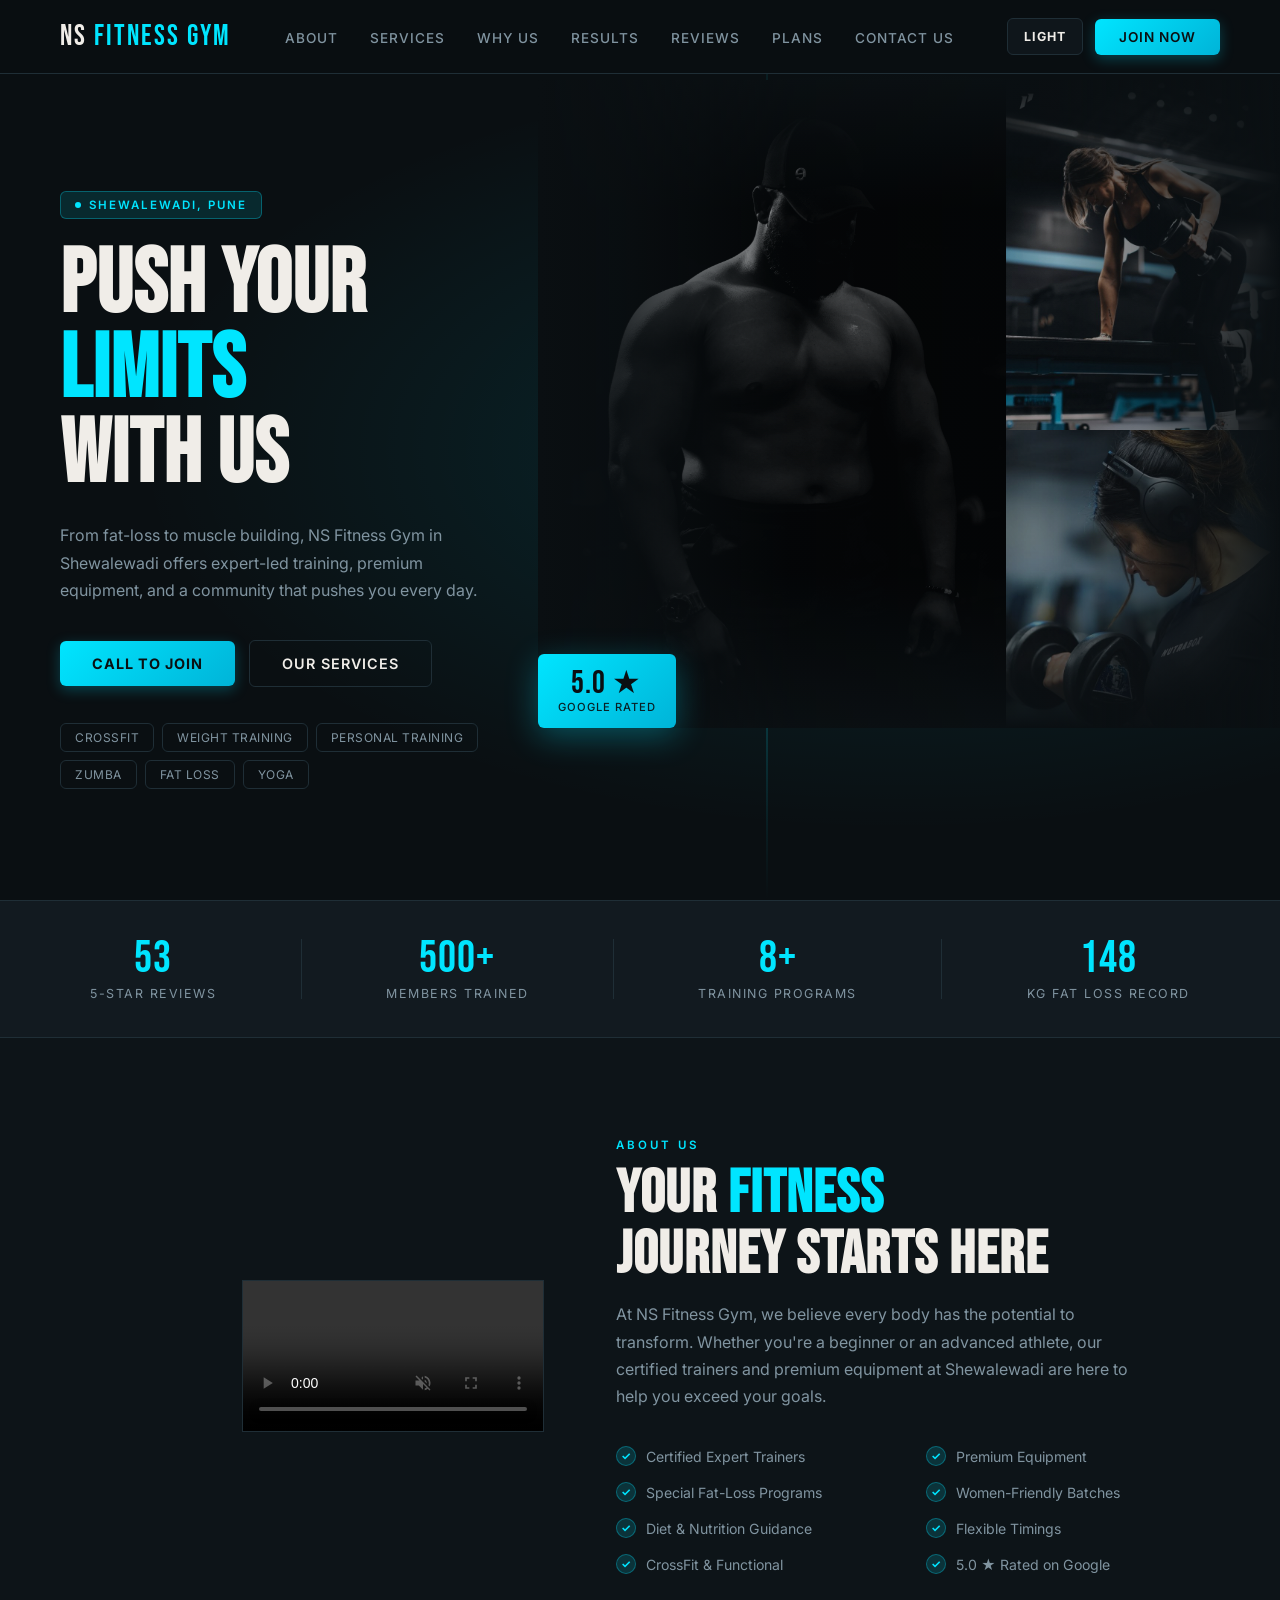
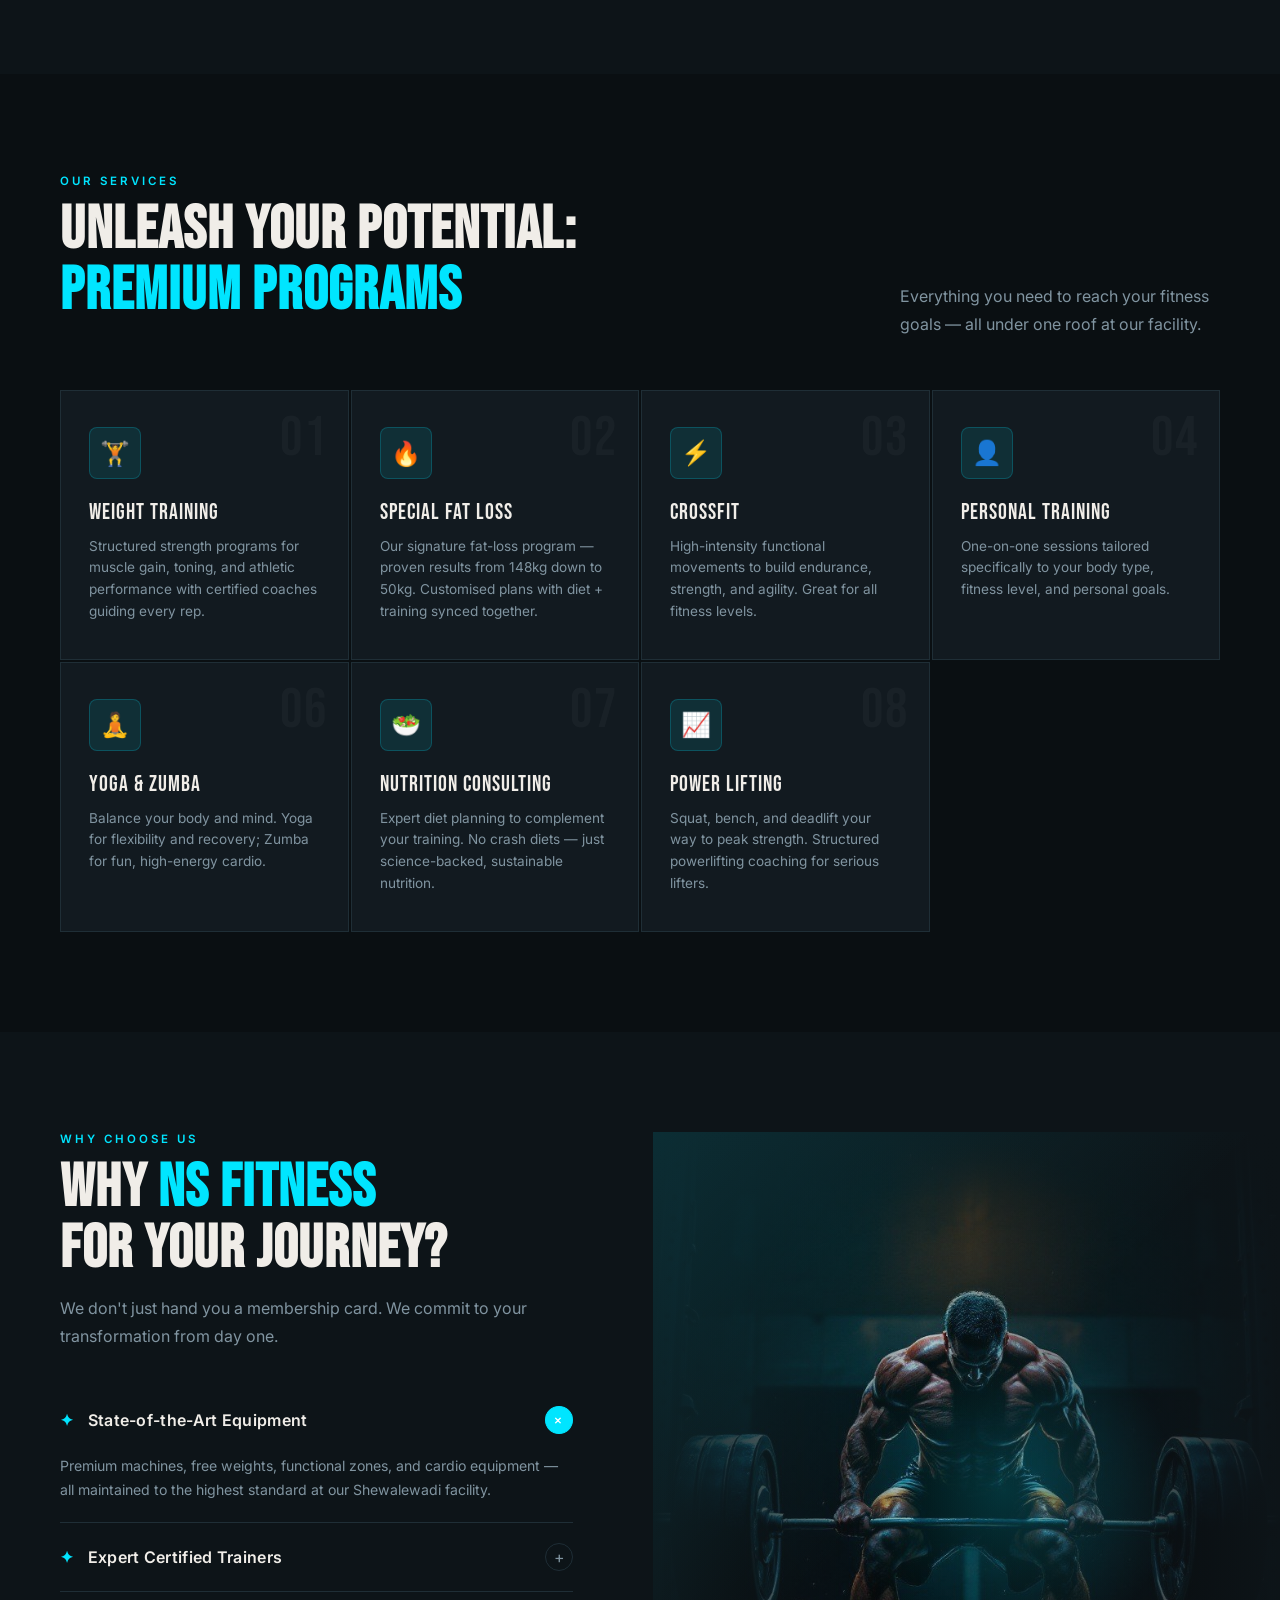
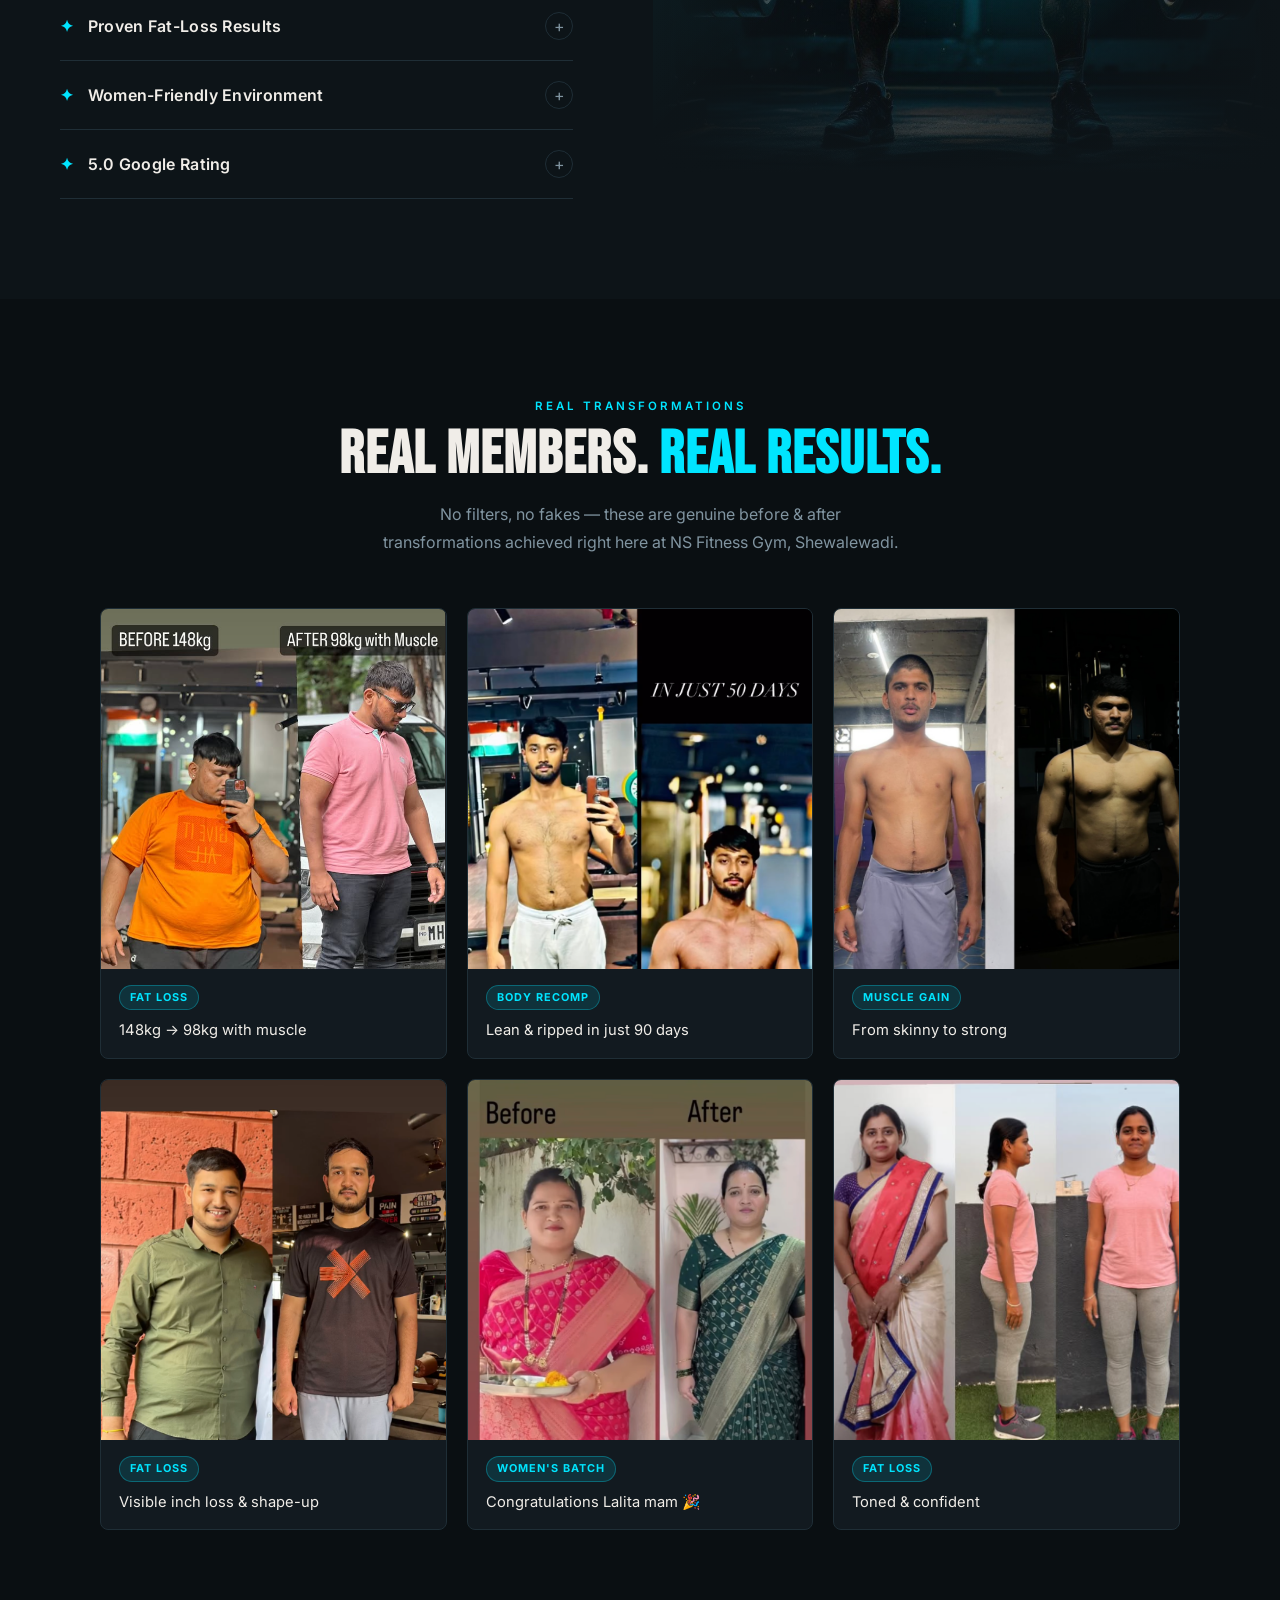
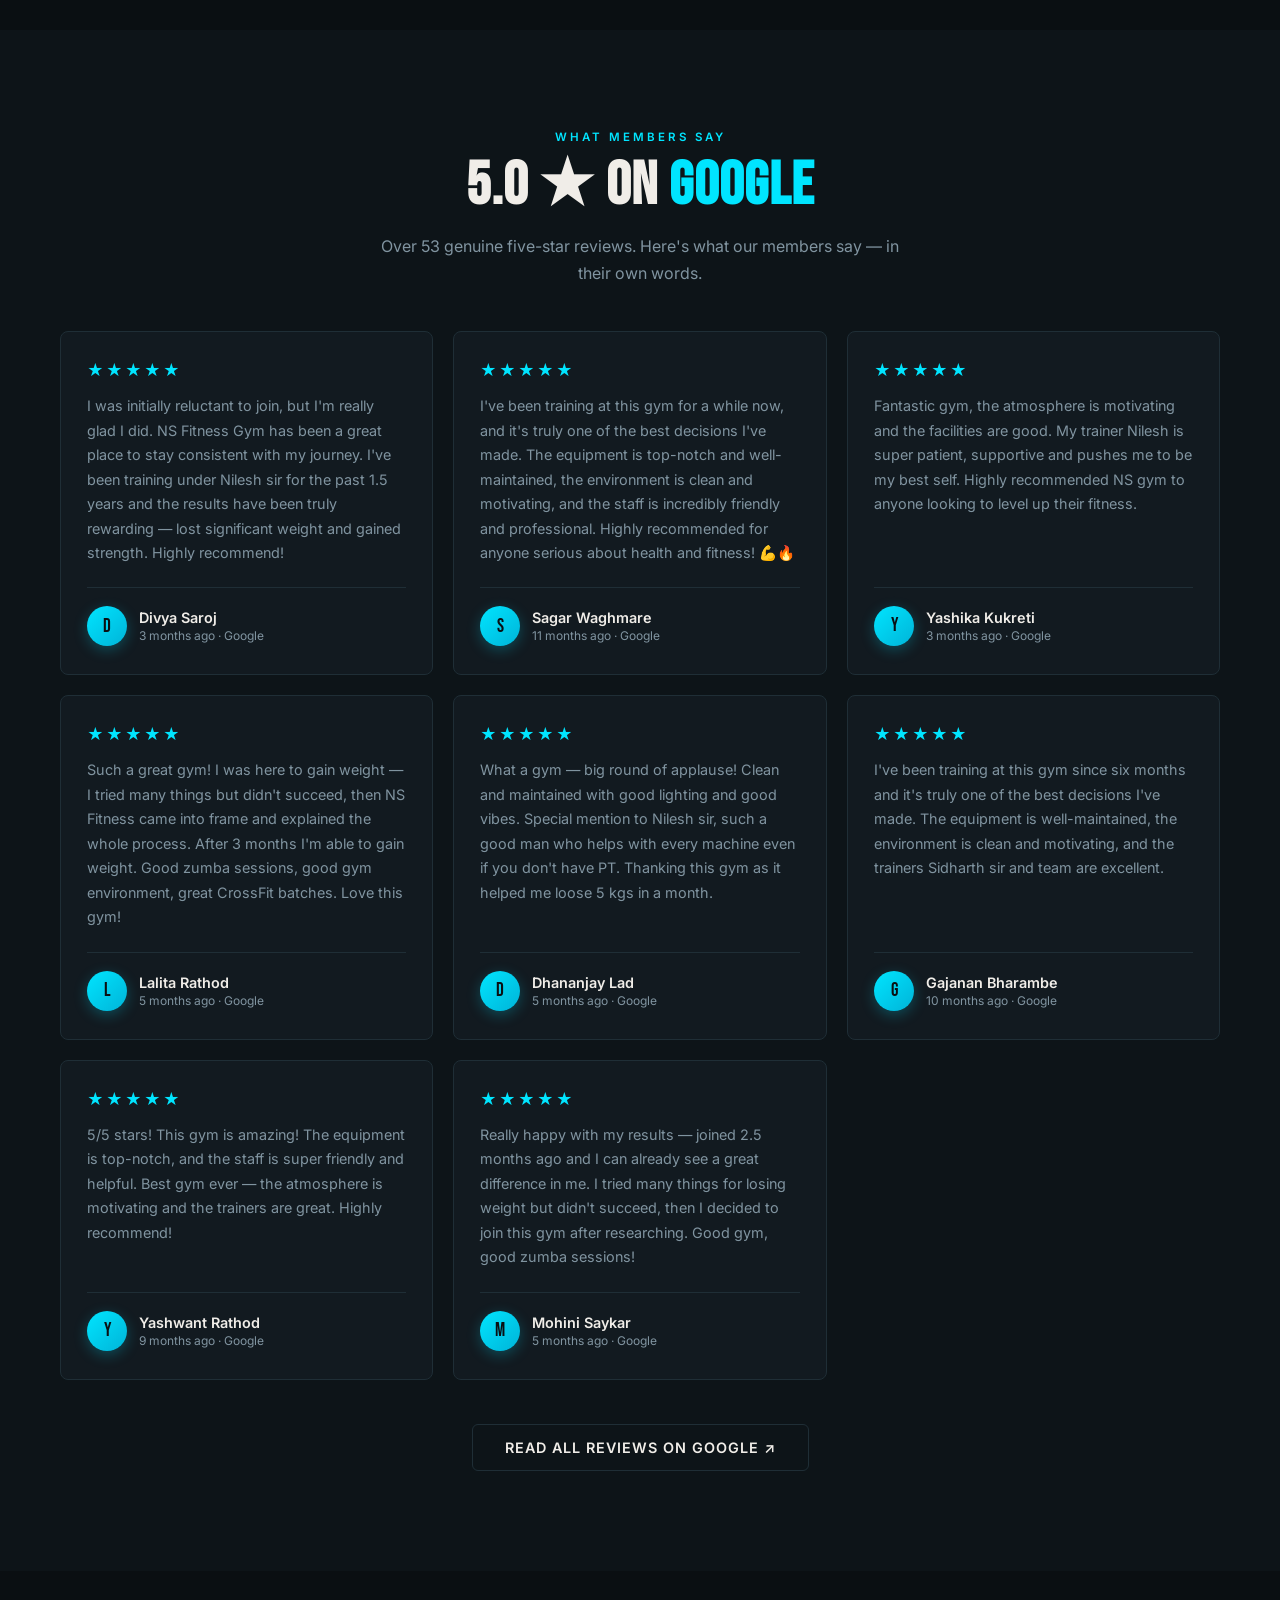
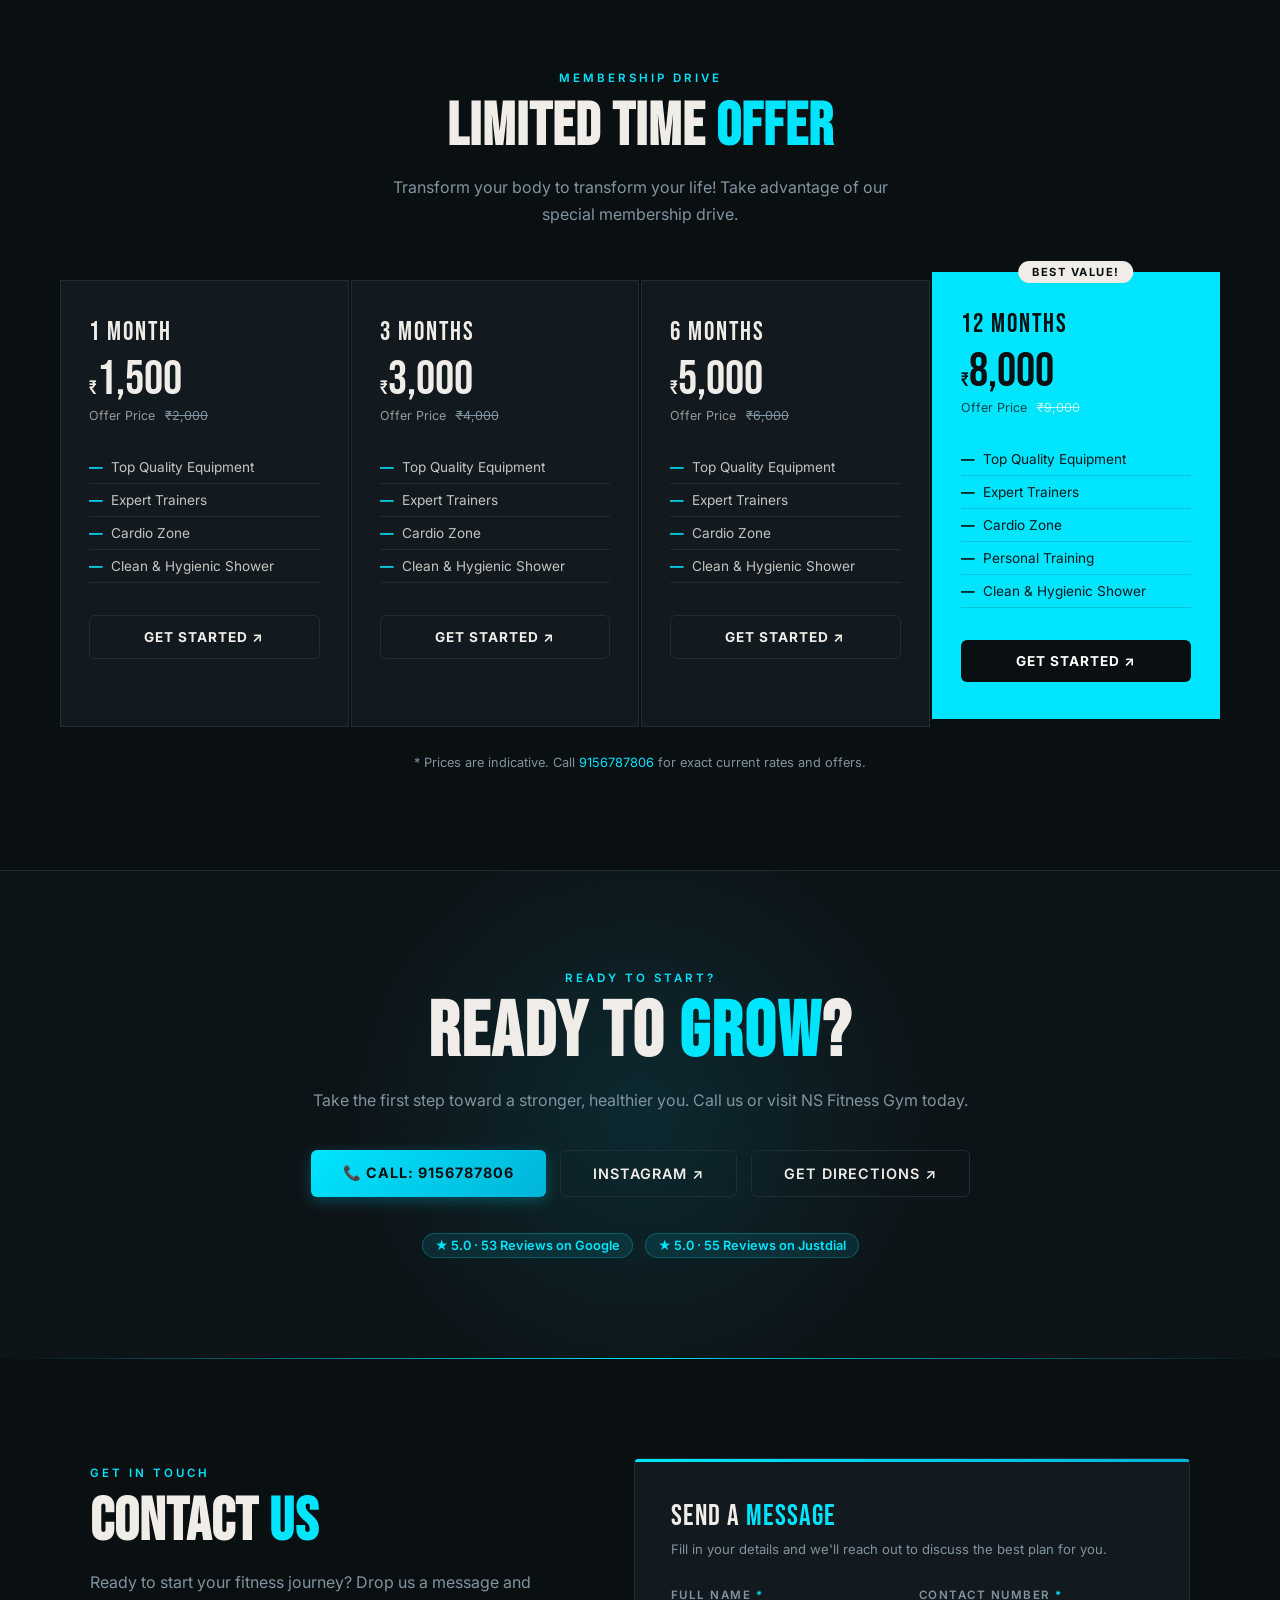
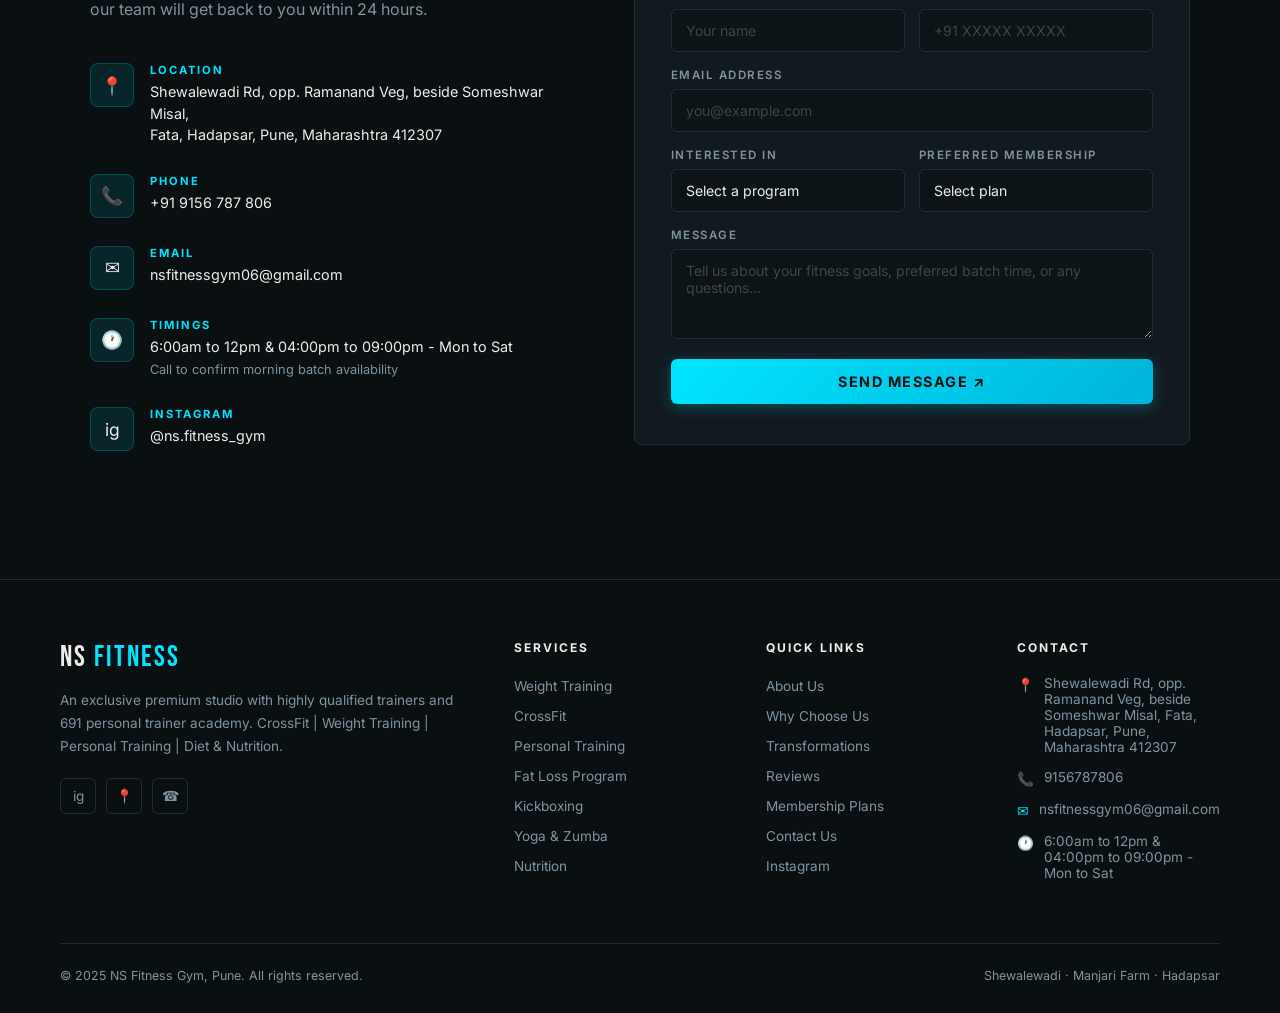
==== commit 9ffb189e: "Modify the logo" ====
--- a/index.html
+++ b/index.html
@@ -1,603 +1,706 @@
 <!DOCTYPE html>
 <html lang="en">
+
 <head>
-<meta charset="UTF-8">
-<meta name="viewport" content="width=device-width, initial-scale=1.0">
-<title>NS Fitness Gym — Best Gym in Shewalewadi, Pune</title>
-<meta name="description" content="NS Fitness Gym in Shewalewadi, Pune — expert-led training, premium equipment, CrossFit, Weight Training, Personal Training, Fat Loss Programs, Yoga & Zumba. 5.0 ★ rated on Google.">
-<meta name="keywords" content="NS Fitness Gym, Shewalewadi Gym, Gym in Pune, Best Gym near me, CrossFit Pune, Personal Training Pune, Fat Loss, Yoga, Zumba">
-<meta name="author" content="NS Fitness Gym">
-<meta name="robots" content="index, follow">
-
-<!-- Open Graph / Facebook -->
-<meta property="og:type" content="website">
-<meta property="og:url" content="https://nsfitness.example.com/">
-<meta property="og:title" content="NS Fitness Gym — Best Gym in Shewalewadi, Pune">
-<meta property="og:description" content="Transform your body to transform your life! Expert-led training, premium equipment, and a community that pushes you every day.">
-<meta property="og:image" content="https://nsfitness.example.com/img/Hero-1_new.JPEG">
-
-<!-- Twitter -->
-<meta property="twitter:card" content="summary_large_image">
-<meta property="twitter:url" content="https://nsfitness.example.com/">
-<meta property="twitter:title" content="NS Fitness Gym — Best Gym in Shewalewadi, Pune">
-<meta property="twitter:description" content="Transform your body to transform your life! Expert-led training, premium equipment, and a community that pushes you every day.">
-<meta property="twitter:image" content="https://nsfitness.example.com/img/Hero-1_new.JPEG">
-
-<link rel="canonical" href="https://nsfitness.example.com/">
-<link href="https://fonts.googleapis.com/css2?family=Bebas+Neue&family=Inter:wght@300;400;500;600;700&display=swap" rel="stylesheet">
-<!-- Inline theme init: must run before render to prevent flash of wrong theme -->
-<script>
-  document.documentElement.dataset.theme = localStorage.getItem('theme') || 'dark';
-</script>
-<link rel="stylesheet" href="css/style.css">
+  <meta charset="UTF-8">
+  <meta name="viewport" content="width=device-width, initial-scale=1.0">
+  <title>NS Fitness Gym — Best Gym in Shewalewadi, Pune</title>
+  <meta name="description"
+    content="NS Fitness Gym in Shewalewadi, Pune — expert-led training, premium equipment, CrossFit, Weight Training, Personal Training, Fat Loss Programs, Yoga & Zumba. 5.0 ★ rated on Google.">
+  <meta name="keywords"
+    content="NS Fitness Gym, Shewalewadi Gym, Gym in Pune, Best Gym near me, CrossFit Pune, Personal Training Pune, Fat Loss, Yoga, Zumba">
+  <meta name="author" content="NS Fitness Gym">
+  <meta name="robots" content="index, follow">
+
+  <!-- Open Graph / Facebook -->
+  <meta property="og:type" content="website">
+  <meta property="og:url" content="https://nsfitness.example.com/">
+  <meta property="og:title" content="NS Fitness Gym — Best Gym in Shewalewadi, Pune">
+  <meta property="og:description"
+    content="Transform your body to transform your life! Expert-led training, premium equipment, and a community that pushes you every day.">
+  <meta property="og:image" content="https://nsfitness.example.com/img/Hero-1_new.JPEG">
+
+  <!-- Twitter -->
+  <meta property="twitter:card" content="summary_large_image">
+  <meta property="twitter:url" content="https://nsfitness.example.com/">
+  <meta property="twitter:title" content="NS Fitness Gym — Best Gym in Shewalewadi, Pune">
+  <meta property="twitter:description"
+    content="Transform your body to transform your life! Expert-led training, premium equipment, and a community that pushes you every day.">
+  <meta property="twitter:image" content="https://nsfitness.example.com/img/Hero-1_new.JPEG">
+
+  <link rel="canonical" href="https://nsfitness.example.com/">
+  <link href="https://fonts.googleapis.com/css2?family=Bebas+Neue&family=Inter:wght@300;400;500;600;700&display=swap"
+    rel="stylesheet">
+  <!-- Inline theme init: must run before render to prevent flash of wrong theme -->
+  <script>
+    document.documentElement.dataset.theme = localStorage.getItem('theme') || 'dark';
+  </script>
+  <link rel="stylesheet" href="css/style.css">
 </head>
+
 <body>
 
-<!-- NAV -->
-<nav>
-  <div class="nav-logo">NS <span>FITNESS</span></div>
-  <ul class="nav-links">
-    <li><a href="#about">About</a></li>
-    <li><a href="#services">Services</a></li>
-    <li><a href="#why">Why Us</a></li>
-    <li><a href="#results">Results</a></li>
-    <li><a href="#reviews">Reviews</a></li>
-    <li><a href="#pricing">Plans</a></li>
-    <li><a href="#contact-form">Contact Us</a></li>
-  </ul>
-  <div class="nav-actions">
-    <button class="theme-toggle" type="button" id="themeToggle" aria-label="Toggle light and dark theme">Light</button>
-    <button class="nav-cta" onclick="document.getElementById('contact').scrollIntoView({behavior:'smooth'})">Join Now</button>
+  <!-- NAV -->
+  <nav>
+    <div class="nav-logo">NS <span>FITNESS GYM</span></div>
+    <ul class="nav-links">
+      <li><a href="#about">About</a></li>
+      <li><a href="#services">Services</a></li>
+      <li><a href="#why">Why Us</a></li>
+      <li><a href="#results">Results</a></li>
+      <li><a href="#reviews">Reviews</a></li>
+      <li><a href="#pricing">Plans</a></li>
+      <li><a href="#contact-form">Contact Us</a></li>
+    </ul>
+    <div class="nav-actions">
+      <button class="theme-toggle" type="button" id="themeToggle"
+        aria-label="Toggle light and dark theme">Light</button>
+      <button class="nav-cta" onclick="document.getElementById('contact').scrollIntoView({behavior:'smooth'})">Join
+        Now</button>
+    </div>
+  </nav>
+
+  <!-- HERO -->
+  <section class="hero" id="home">
+    <div class="hero-left">
+      <div class="hero-eyebrow">Shewalewadi, Pune</div>
+      <h1 class="hero-title">
+        PUSH YOUR<br>
+        <span class="accent">LIMITS</span><br>
+        WITH US
+      </h1>
+      <p class="hero-desc">
+        From fat-loss to muscle building, NS Fitness Gym in Shewalewadi offers expert-led training, premium equipment,
+        and a community that pushes you every day.
+      </p>
+      <div class="hero-actions">
+        <a href="tel:9156787806" class="btn-primary">Call to Join</a>
+        <a href="#services" class="btn-outline">Our Services</a>
+      </div>
+      <div class="hero-tags">
+        <span class="tag">CrossFit</span>
+        <span class="tag">Weight Training</span>
+        <span class="tag">Personal Training</span>
+        <span class="tag">Zumba</span>
+        <span class="tag">Fat Loss</span>
+        <span class="tag">Yoga</span>
+      </div>
+    </div>
+
+    <div class="hero-right">
+      <div class="hero-img-wrap">
+        <div class="hero-grid">
+          <div class="hero-img-cell">
+            <img src="img/Hero-1_new.JPEG" alt="NS Fitness Workout">
+          </div>
+          <div class="hero-img-cell">
+            <img src="img/Hero2.jpg" alt="NS Fitness Workout">
+          </div>
+          <div class="hero-img-cell">
+            <img src="img/Img3.jpg" alt="NS Fitness Workout">
+          </div>
+        </div>
+        <div class="hero-badge">
+          <div class="big">5.0 ★</div>
+          <div class="small">Google Rated</div>
+        </div>
+      </div>
+    </div>
+  </section>
+
+  <!-- STATS BAR -->
+  <div class="stats-bar">
+    <div class="stat-item">
+      <div class="stat-num" data-target="53">0</div>
+      <div class="stat-label">5-Star Reviews</div>
+    </div>
+    <div class="stat-divider"></div>
+    <div class="stat-item">
+      <div class="stat-num" data-target="500">0+</div>
+      <div class="stat-label">Members Trained</div>
+    </div>
+    <div class="stat-divider"></div>
+    <div class="stat-item">
+      <div class="stat-num" data-target="8">0+</div>
+      <div class="stat-label">Training Programs</div>
+    </div>
+    <div class="stat-divider"></div>
+    <div class="stat-item">
+      <div class="stat-num" data-target="148">0</div>
+      <div class="stat-label">kg Fat Loss Record</div>
+    </div>
   </div>
-</nav>
-
-<!-- HERO -->
-<section class="hero" id="home">
-  <div class="hero-left">
-    <div class="hero-eyebrow">Shewalewadi, Pune</div>
-    <h1 class="hero-title">
-      PUSH YOUR<br>
-      <span class="accent">LIMITS</span><br>
-      WITH US
-    </h1>
-    <p class="hero-desc">
-      From fat-loss to muscle building, NS Fitness Gym in Shewalewadi offers expert-led training, premium equipment, and a community that pushes you every day.
-    </p>
-    <div class="hero-actions">
-      <a href="tel:9156787806" class="btn-primary">Call to Join</a>
-      <a href="#services" class="btn-outline">Our Services</a>
-    </div>
-    <div class="hero-tags">
-      <span class="tag">CrossFit</span>
-      <span class="tag">Weight Training</span>
-      <span class="tag">Personal Training</span>
-      <span class="tag">Zumba</span>
-      <span class="tag">Fat Loss</span>
-      <span class="tag">Yoga</span>
-    </div>
-  </div>
-
-  <div class="hero-right">
-    <div class="hero-img-wrap">
-      <div class="hero-grid">
-        <div class="hero-img-cell">
-          <img src="img/Hero-1_new.JPEG" alt="NS Fitness Workout">
-        </div>
-        <div class="hero-img-cell">
-          <img src="img/Hero2.jpg" alt="NS Fitness Workout">
-        </div>
-        <div class="hero-img-cell">
-          <img src="img/Img3.jpg" alt="NS Fitness Workout">
-        </div>
-      </div>
-      <div class="hero-badge">
-        <div class="big">5.0 ★</div>
-        <div class="small">Google Rated</div>
-      </div>
-    </div>
-  </div>
-</section>
-
-<!-- STATS BAR -->
-<div class="stats-bar">
-  <div class="stat-item">
-    <div class="stat-num" data-target="53">0</div>
-    <div class="stat-label">5-Star Reviews</div>
-  </div>
-  <div class="stat-divider"></div>
-  <div class="stat-item">
-    <div class="stat-num" data-target="500">0+</div>
-    <div class="stat-label">Members Trained</div>
-  </div>
-  <div class="stat-divider"></div>
-  <div class="stat-item">
-    <div class="stat-num" data-target="8">0+</div>
-    <div class="stat-label">Training Programs</div>
-  </div>
-  <div class="stat-divider"></div>
-  <div class="stat-item">
-    <div class="stat-num" data-target="148">0</div>
-    <div class="stat-label">kg Fat Loss Record</div>
-  </div>
-</div>
-
-<!-- ABOUT -->
-<section class="about" id="about">
-  <div class="about-inner">
-    <div class="about-img-wrap">
-      <video class="about-video" controls autoplay muted loop preload="metadata" playsinline>
-        <source src="img/Video-906.mp4" type="video/mp4">
-        Your browser does not support the video tag.
-      </video>
-    </div>
-    <div>
-      <div class="section-eyebrow">About Us</div>
-      <h2 class="section-title">YOUR <span class="accent">FITNESS</span><br>JOURNEY STARTS HERE</h2>
-      <p class="section-subtitle">
-        At NS Fitness Gym, we believe every body has the potential to transform. Whether you're a beginner or an advanced athlete, our certified trainers and premium equipment at Shewalewadi are here to help you exceed your goals.
+
+  <!-- ABOUT -->
+  <section class="about" id="about">
+    <div class="about-inner">
+      <div class="about-img-wrap">
+        <video class="about-video" controls autoplay muted loop preload="metadata" playsinline>
+          <source src="img/Video-906.mp4" type="video/mp4">
+          Your browser does not support the video tag.
+        </video>
+      </div>
+      <div>
+        <div class="section-eyebrow">About Us</div>
+        <h2 class="section-title">YOUR <span class="accent">FITNESS</span><br>JOURNEY STARTS HERE</h2>
+        <p class="section-subtitle">
+          At NS Fitness Gym, we believe every body has the potential to transform. Whether you're a beginner or an
+          advanced athlete, our certified trainers and premium equipment at Shewalewadi are here to help you exceed your
+          goals.
+        </p>
+        <div class="about-features">
+          <div class="about-feat">Certified Expert Trainers</div>
+          <div class="about-feat">Premium Equipment</div>
+          <div class="about-feat">Special Fat-Loss Programs</div>
+          <div class="about-feat">Women-Friendly Batches</div>
+          <div class="about-feat">Diet &amp; Nutrition Guidance</div>
+          <div class="about-feat">Flexible Timings</div>
+          <div class="about-feat">CrossFit &amp; Functional</div>
+          <div class="about-feat">5.0 ★ Rated on Google</div>
+        </div>
+      </div>
+    </div>
+  </section>
+
+  <!-- SERVICES -->
+  <section class="services" id="services">
+    <div class="services-header">
+      <div>
+        <div class="section-eyebrow">Our Services</div>
+        <h2 class="section-title">UNLEASH YOUR POTENTIAL:<br><span class="accent">PREMIUM PROGRAMS</span></h2>
+      </div>
+      <p class="section-subtitle" style="max-width:320px;">Everything you need to reach your fitness goals — all under
+        one roof at our facility.</p>
+    </div>
+    <div class="services-grid">
+      <div class="service-card fade-up">
+        <div class="service-icon">🏋️</div>
+        <div class="service-name">Weight Training</div>
+        <p class="service-desc">Structured strength programs for muscle gain, toning, and athletic performance with
+          certified coaches guiding every rep.</p>
+        <div class="service-num">01</div>
+      </div>
+      <div class="service-card fade-up">
+        <div class="service-icon">🔥</div>
+        <div class="service-name">Special Fat Loss</div>
+        <p class="service-desc">Our signature fat-loss program — proven results from 148kg down to 50kg. Customised
+          plans with diet + training synced together.</p>
+        <div class="service-num">02</div>
+      </div>
+      <div class="service-card fade-up">
+        <div class="service-icon">⚡</div>
+        <div class="service-name">CrossFit</div>
+        <p class="service-desc">High-intensity functional movements to build endurance, strength, and agility. Great for
+          all fitness levels.</p>
+        <div class="service-num">03</div>
+      </div>
+      <div class="service-card fade-up">
+        <div class="service-icon">👤</div>
+        <div class="service-name">Personal Training</div>
+        <p class="service-desc">One-on-one sessions tailored specifically to your body type, fitness level, and personal
+          goals.</p>
+        <div class="service-num">04</div>
+      </div>
+      <div class="service-card fade-up">
+        <div class="service-icon">🧘</div>
+        <div class="service-name">Yoga &amp; Zumba</div>
+        <p class="service-desc">Balance your body and mind. Yoga for flexibility and recovery; Zumba for fun,
+          high-energy cardio.</p>
+        <div class="service-num">06</div>
+      </div>
+      <div class="service-card fade-up">
+        <div class="service-icon">🥗</div>
+        <div class="service-name">Nutrition Consulting</div>
+        <p class="service-desc">Expert diet planning to complement your training. No crash diets — just science-backed,
+          sustainable nutrition.</p>
+        <div class="service-num">07</div>
+      </div>
+      <div class="service-card fade-up">
+        <div class="service-icon">📈</div>
+        <div class="service-name">Power Lifting</div>
+        <p class="service-desc">Squat, bench, and deadlift your way to peak strength. Structured powerlifting coaching
+          for serious lifters.</p>
+        <div class="service-num">08</div>
+      </div>
+    </div>
+  </section>
+
+  <!-- WHY US -->
+  <section class="why" id="why">
+    <div class="why-inner">
+      <div class="why-content">
+        <div class="section-eyebrow">Why Choose Us</div>
+        <h2 class="section-title">WHY <span class="accent">NS FITNESS</span><br>FOR YOUR JOURNEY?</h2>
+        <p class="section-subtitle">We don't just hand you a membership card. We commit to your transformation from day
+          one.</p>
+        <div class="accordion">
+          <div class="acc-item open">
+            <div class="acc-head" onclick="toggleAcc(this)">
+              <div class="acc-head-text"><span>✦</span> State-of-the-Art Equipment</div>
+              <div class="acc-icon">+</div>
+            </div>
+            <div class="acc-body">Premium machines, free weights, functional zones, and cardio equipment — all
+              maintained to the highest standard at our Shewalewadi facility.</div>
+          </div>
+          <div class="acc-item">
+            <div class="acc-head" onclick="toggleAcc(this)">
+              <div class="acc-head-text"><span>✦</span> Expert Certified Trainers</div>
+              <div class="acc-icon">+</div>
+            </div>
+            <div class="acc-body">Our trainers are certified professionals who track your progress, adjust your plan,
+              and push you to be better — with science, not guesswork. Every trainer specialises across CrossFit, Yoga,
+              Nutrition, and Strength.</div>
+          </div>
+          <div class="acc-item">
+            <div class="acc-head" onclick="toggleAcc(this)">
+              <div class="acc-head-text"><span>✦</span> Proven Fat-Loss Results</div>
+              <div class="acc-icon">+</div>
+            </div>
+            <div class="acc-body">Real transformations from real members. Our special fat-loss program has helped
+              members drop from 148kg to 50kg with a sustainable, science-backed approach combining training and diet.
+            </div>
+          </div>
+          <div class="acc-item">
+            <div class="acc-head" onclick="toggleAcc(this)">
+              <div class="acc-head-text"><span>✦</span> Women-Friendly Environment</div>
+              <div class="acc-icon">+</div>
+            </div>
+            <div class="acc-body">Dedicated women's batches, female trainers, and a welcoming, judgment-free
+              environment. NS Fitness Gym is one of Pune's top-rated women's gyms.</div>
+          </div>
+          <div class="acc-item">
+            <div class="acc-head" onclick="toggleAcc(this)">
+              <div class="acc-head-text"><span>✦</span> 5.0 Google Rating</div>
+              <div class="acc-icon">+</div>
+            </div>
+            <div class="acc-body">Over 53 genuine five-star reviews on Google, and a 5.0 rating on Justdial with 55
+              reviews. The results speak for themselves — and so do our members.</div>
+          </div>
+        </div>
+      </div>
+      <div class="why-img" aria-hidden="true"></div>
+    </div>
+  </section>
+
+  <!-- REAL RESULTS -->
+  <section class="results" id="results">
+    <div class="results-header">
+      <div class="section-eyebrow">Real Transformations</div>
+      <h2 class="section-title">REAL MEMBERS. <span class="accent">REAL RESULTS.</span></h2>
+      <p class="section-subtitle">No filters, no fakes — these are genuine before &amp; after transformations achieved
+        right here at NS Fitness Gym, Shewalewadi.</p>
+    </div>
+    <div class="results-grid">
+      <figure class="result-card fade-up">
+        <img src="img/Reviews/result-1.png" alt="Member transformation: 148kg before to 98kg after with muscle"
+          loading="lazy">
+        <figcaption><span class="result-tag">Fat Loss</span> 148kg → 98kg with muscle</figcaption>
+      </figure>
+      <figure class="result-card fade-up">
+        <img src="img/Reviews/result-3.png" alt="Male body transformation in just 90 days" loading="lazy">
+        <figcaption><span class="result-tag">Body Recomp</span> Lean &amp; ripped in just 90 days</figcaption>
+      </figure>
+      <figure class="result-card fade-up">
+        <img src="img/Reviews/result-2.png" alt="Male muscle gain transformation" loading="lazy">
+        <figcaption><span class="result-tag">Muscle Gain</span> From skinny to strong</figcaption>
+      </figure>
+      <figure class="result-card fade-up">
+        <img src="img/Reviews/result-5.png" alt="Male weight loss transformation" loading="lazy">
+        <figcaption><span class="result-tag">Fat Loss</span> Visible inch loss &amp; shape-up</figcaption>
+      </figure>
+      <figure class="result-card fade-up">
+        <img src="img/Reviews/result-4.png" alt="Lalita's weight loss transformation" loading="lazy">
+        <figcaption><span class="result-tag">Women's Batch</span> Congratulations Lalita mam 🎉</figcaption>
+      </figure>
+      <figure class="result-card fade-up">
+        <img src="img/Reviews/result-6.png" alt="Female weight loss transformation" loading="lazy">
+        <figcaption><span class="result-tag">Fat Loss</span> Toned &amp; confident</figcaption>
+      </figure>
+    </div>
+  </section>
+
+  <!-- REVIEWS -->
+  <section class="reviews" id="reviews">
+    <div class="reviews-header">
+      <div class="section-eyebrow">What Members Say</div>
+      <h2 class="section-title">5.0 ★ ON <span class="accent">GOOGLE</span></h2>
+      <p class="section-subtitle">Over 53 genuine five-star reviews. Here's what our members say — in their own words.
       </p>
-      <div class="about-features">
-        <div class="about-feat">Certified Expert Trainers</div>
-        <div class="about-feat">Premium Equipment</div>
-        <div class="about-feat">Special Fat-Loss Programs</div>
-        <div class="about-feat">Women-Friendly Batches</div>
-        <div class="about-feat">Diet &amp; Nutrition Guidance</div>
-        <div class="about-feat">Flexible Timings</div>
-        <div class="about-feat">CrossFit &amp; Functional</div>
-        <div class="about-feat">5.0 ★ Rated on Google</div>
-      </div>
-    </div>
-  </div>
-</section>
-
-<!-- SERVICES -->
-<section class="services" id="services">
-  <div class="services-header">
-    <div>
-      <div class="section-eyebrow">Our Services</div>
-      <h2 class="section-title">UNLEASH YOUR POTENTIAL:<br><span class="accent">PREMIUM PROGRAMS</span></h2>
-    </div>
-    <p class="section-subtitle" style="max-width:320px;">Everything you need to reach your fitness goals — all under one roof at our facility.</p>
-  </div>
-  <div class="services-grid">
-    <div class="service-card fade-up">
-      <div class="service-icon">🏋️</div>
-      <div class="service-name">Weight Training</div>
-      <p class="service-desc">Structured strength programs for muscle gain, toning, and athletic performance with certified coaches guiding every rep.</p>
-      <div class="service-num">01</div>
-    </div>
-    <div class="service-card fade-up">
-      <div class="service-icon">🔥</div>
-      <div class="service-name">Special Fat Loss</div>
-      <p class="service-desc">Our signature fat-loss program — proven results from 148kg down to 50kg. Customised plans with diet + training synced together.</p>
-      <div class="service-num">02</div>
-    </div>
-    <div class="service-card fade-up">
-      <div class="service-icon">⚡</div>
-      <div class="service-name">CrossFit</div>
-      <p class="service-desc">High-intensity functional movements to build endurance, strength, and agility. Great for all fitness levels.</p>
-      <div class="service-num">03</div>
-    </div>
-    <div class="service-card fade-up">
-      <div class="service-icon">👤</div>
-      <div class="service-name">Personal Training</div>
-      <p class="service-desc">One-on-one sessions tailored specifically to your body type, fitness level, and personal goals.</p>
-      <div class="service-num">04</div>
-    </div>
-    <div class="service-card fade-up">
-      <div class="service-icon">🧘</div>
-      <div class="service-name">Yoga &amp; Zumba</div>
-      <p class="service-desc">Balance your body and mind. Yoga for flexibility and recovery; Zumba for fun, high-energy cardio.</p>
-      <div class="service-num">06</div>
-    </div>
-    <div class="service-card fade-up">
-      <div class="service-icon">🥗</div>
-      <div class="service-name">Nutrition Consulting</div>
-      <p class="service-desc">Expert diet planning to complement your training. No crash diets — just science-backed, sustainable nutrition.</p>
-      <div class="service-num">07</div>
-    </div>
-    <div class="service-card fade-up">
-      <div class="service-icon">📈</div>
-      <div class="service-name">Power Lifting</div>
-      <p class="service-desc">Squat, bench, and deadlift your way to peak strength. Structured powerlifting coaching for serious lifters.</p>
-      <div class="service-num">08</div>
-    </div>
-  </div>
-</section>
-
-<!-- WHY US -->
-<section class="why" id="why">
-  <div class="why-inner">
-    <div class="why-content">
-      <div class="section-eyebrow">Why Choose Us</div>
-      <h2 class="section-title">WHY <span class="accent">NS FITNESS</span><br>FOR YOUR JOURNEY?</h2>
-      <p class="section-subtitle">We don't just hand you a membership card. We commit to your transformation from day one.</p>
-      <div class="accordion">
-        <div class="acc-item open">
-          <div class="acc-head" onclick="toggleAcc(this)">
-            <div class="acc-head-text"><span>✦</span> State-of-the-Art Equipment</div>
-            <div class="acc-icon">+</div>
-          </div>
-          <div class="acc-body">Premium machines, free weights, functional zones, and cardio equipment — all maintained to the highest standard at our Shewalewadi facility.</div>
-        </div>
-        <div class="acc-item">
-          <div class="acc-head" onclick="toggleAcc(this)">
-            <div class="acc-head-text"><span>✦</span> Expert Certified Trainers</div>
-            <div class="acc-icon">+</div>
-          </div>
-          <div class="acc-body">Our trainers are certified professionals who track your progress, adjust your plan, and push you to be better — with science, not guesswork. Every trainer specialises across CrossFit, Yoga, Nutrition, and Strength.</div>
-        </div>
-        <div class="acc-item">
-          <div class="acc-head" onclick="toggleAcc(this)">
-            <div class="acc-head-text"><span>✦</span> Proven Fat-Loss Results</div>
-            <div class="acc-icon">+</div>
-          </div>
-          <div class="acc-body">Real transformations from real members. Our special fat-loss program has helped members drop from 148kg to 50kg with a sustainable, science-backed approach combining training and diet.</div>
-        </div>
-        <div class="acc-item">
-          <div class="acc-head" onclick="toggleAcc(this)">
-            <div class="acc-head-text"><span>✦</span> Women-Friendly Environment</div>
-            <div class="acc-icon">+</div>
-          </div>
-          <div class="acc-body">Dedicated women's batches, female trainers, and a welcoming, judgment-free environment. NS Fitness Gym is one of Pune's top-rated women's gyms.</div>
-        </div>
-        <div class="acc-item">
-          <div class="acc-head" onclick="toggleAcc(this)">
-            <div class="acc-head-text"><span>✦</span> 5.0 Google Rating</div>
-            <div class="acc-icon">+</div>
-          </div>
-          <div class="acc-body">Over 53 genuine five-star reviews on Google, and a 5.0 rating on Justdial with 55 reviews. The results speak for themselves — and so do our members.</div>
-        </div>
-      </div>
-    </div>
-    <div class="why-img" aria-hidden="true"></div>
-  </div>
-</section>
-
-<!-- REAL RESULTS -->
-<section class="results" id="results">
-  <div class="results-header">
-    <div class="section-eyebrow">Real Transformations</div>
-    <h2 class="section-title">REAL MEMBERS. <span class="accent">REAL RESULTS.</span></h2>
-    <p class="section-subtitle">No filters, no fakes — these are genuine before &amp; after transformations achieved right here at NS Fitness Gym, Shewalewadi.</p>
-  </div>
-  <div class="results-grid">
-    <figure class="result-card fade-up">
-      <img src="img/Reviews/result-1.png" alt="Member transformation: 148kg before to 98kg after with muscle" loading="lazy">
-      <figcaption><span class="result-tag">Fat Loss</span> 148kg → 98kg with muscle</figcaption>
-    </figure>
-    <figure class="result-card fade-up">
-      <img src="img/Reviews/result-3.png" alt="Male body transformation in just 90 days" loading="lazy">
-      <figcaption><span class="result-tag">Body Recomp</span> Lean &amp; ripped in just 90 days</figcaption>
-    </figure>
-    <figure class="result-card fade-up">
-      <img src="img/Reviews/result-2.png" alt="Male muscle gain transformation" loading="lazy">
-      <figcaption><span class="result-tag">Muscle Gain</span> From skinny to strong</figcaption>
-    </figure>
-    <figure class="result-card fade-up">
-      <img src="img/Reviews/result-5.png" alt="Male weight loss transformation" loading="lazy">
-      <figcaption><span class="result-tag">Fat Loss</span> Visible inch loss &amp; shape-up</figcaption>
-    </figure>
-    <figure class="result-card fade-up">
-      <img src="img/Reviews/result-4.png" alt="Lalita's weight loss transformation" loading="lazy">
-      <figcaption><span class="result-tag">Women's Batch</span> Congratulations Lalita mam 🎉</figcaption>
-    </figure>
-    <figure class="result-card fade-up">
-      <img src="img/Reviews/result-6.png" alt="Female weight loss transformation" loading="lazy">
-      <figcaption><span class="result-tag">Fat Loss</span> Toned &amp; confident</figcaption>
-    </figure>
-  </div>
-</section>
-
-<!-- REVIEWS -->
-<section class="reviews" id="reviews">
-  <div class="reviews-header">
-    <div class="section-eyebrow">What Members Say</div>
-    <h2 class="section-title">5.0 ★ ON <span class="accent">GOOGLE</span></h2>
-    <p class="section-subtitle">Over 53 genuine five-star reviews. Here's what our members say — in their own words.</p>
-  </div>
-
-  <!-- All reviews grid -->
-  <div class="reviews-grid">
-    <div class="review-card fade-up">
-      <div class="review-stars">★★★★★</div>
-      <p class="review-body">I was initially reluctant to join, but I'm really glad I did. NS Fitness Gym has been a great place to stay consistent with my journey. I've been training under Nilesh sir for the past 1.5 years and the results have been truly rewarding — lost significant weight and gained strength. Highly recommend!</p>
-      <div class="review-author"><span class="review-avatar">D</span><div><div class="review-name">Divya Saroj</div><div class="review-date">3 months ago · Google</div></div></div>
-    </div>
-    <div class="review-card fade-up">
-      <div class="review-stars">★★★★★</div>
-      <p class="review-body">I've been training at this gym for a while now, and it's truly one of the best decisions I've made. The equipment is top-notch and well-maintained, the environment is clean and motivating, and the staff is incredibly friendly and professional. Highly recommended for anyone serious about health and fitness! 💪🔥</p>
-      <div class="review-author"><span class="review-avatar">S</span><div><div class="review-name">Sagar Waghmare</div><div class="review-date">11 months ago · Google</div></div></div>
-    </div>
-    <div class="review-card fade-up">
-      <div class="review-stars">★★★★★</div>
-      <p class="review-body">Fantastic gym, the atmosphere is motivating and the facilities are good. My trainer Nilesh is super patient, supportive and pushes me to be my best self. Highly recommended NS gym to anyone looking to level up their fitness.</p>
-      <div class="review-author"><span class="review-avatar">Y</span><div><div class="review-name">Yashika Kukreti</div><div class="review-date">3 months ago · Google</div></div></div>
-    </div>
-    <div class="review-card fade-up">
-      <div class="review-stars">★★★★★</div>
-      <p class="review-body">Such a great gym! I was here to gain weight — I tried many things but didn't succeed, then NS Fitness came into frame and explained the whole process. After 3 months I'm able to gain weight. Good zumba sessions, good gym environment, great CrossFit batches. Love this gym!</p>
-      <div class="review-author"><span class="review-avatar">L</span><div><div class="review-name">Lalita Rathod</div><div class="review-date">5 months ago · Google</div></div></div>
-    </div>
-    <div class="review-card fade-up">
-      <div class="review-stars">★★★★★</div>
-      <p class="review-body">What a gym — big round of applause! Clean and maintained with good lighting and good vibes. Special mention to Nilesh sir, such a good man who helps with every machine even if you don't have PT. Thanking this gym as it helped me loose 5 kgs in a month.</p>
-      <div class="review-author"><span class="review-avatar">D</span><div><div class="review-name">Dhananjay Lad</div><div class="review-date">5 months ago · Google</div></div></div>
-    </div>
-    <div class="review-card fade-up">
-      <div class="review-stars">★★★★★</div>
-      <p class="review-body">I've been training at this gym since six months and it's truly one of the best decisions I've made. The equipment is well-maintained, the environment is clean and motivating, and the trainers Sidharth sir and team are excellent.</p>
-      <div class="review-author"><span class="review-avatar">G</span><div><div class="review-name">Gajanan Bharambe</div><div class="review-date">10 months ago · Google</div></div></div>
-    </div>
-    <div class="review-card fade-up">
-      <div class="review-stars">★★★★★</div>
-      <p class="review-body">5/5 stars! This gym is amazing! The equipment is top-notch, and the staff is super friendly and helpful. Best gym ever — the atmosphere is motivating and the trainers are great. Highly recommend!</p>
-      <div class="review-author"><span class="review-avatar">Y</span><div><div class="review-name">Yashwant Rathod</div><div class="review-date">9 months ago · Google</div></div></div>
-    </div>
-    <div class="review-card fade-up">
-      <div class="review-stars">★★★★★</div>
-      <p class="review-body">Really happy with my results — joined 2.5 months ago and I can already see a great difference in me. I tried many things for losing weight but didn't succeed, then I decided to join this gym after researching. Good gym, good zumba sessions!</p>
-      <div class="review-author"><span class="review-avatar">M</span><div><div class="review-name">Mohini Saykar</div><div class="review-date">5 months ago · Google</div></div></div>
-    </div>
-  </div>
-
-  <div class="reviews-cta">
-    <a href="https://share.google/2O4lvhvXVm2MEEgyA" target="_blank" class="btn-outline">Read all reviews on Google ↗</a>
-  </div>
-</section>
-
-<!-- PRICING -->
-<section class="pricing" id="pricing">
-  <div class="pricing-header">
-    <div class="section-eyebrow">Membership Drive</div>
-    <h2 class="section-title">LIMITED TIME <span class="accent">OFFER</span></h2>
-    <p class="section-subtitle">Transform your body to transform your life! Take advantage of our special membership drive.</p>
-  </div>
-  <div class="pricing-grid">
-    <div class="plan-card">
-      <div class="plan-name">1 Month</div>
-      <div class="plan-price"><span>₹</span>1,500</div>
-      <div class="plan-period">Offer Price <del style="color:var(--muted); margin-left:6px;">₹2,000</del></div>
-      <ul class="plan-features">
-        <li>Top Quality Equipment</li>
-        <li>Expert Trainers</li>
-        <li>Cardio Zone</li>
-        <li>Clean &amp; Hygienic Shower</li>
-      </ul>
-      <button class="btn-plan btn-plan-outline" onclick="window.open('tel:9156787806')">Get Started ↗</button>
-    </div>
-    <div class="plan-card">
-      <div class="plan-name">3 Months</div>
-      <div class="plan-price"><span>₹</span>3,000</div>
-      <div class="plan-period">Offer Price <del style="color:var(--muted); margin-left:6px;">₹4,000</del></div>
-      <ul class="plan-features">
-        <li>Top Quality Equipment</li>
-        <li>Expert Trainers</li>
-        <li>Cardio Zone</li>
-        <li>Clean &amp; Hygienic Shower</li>
-      </ul>
-      <button class="btn-plan btn-plan-outline" onclick="window.open('tel:9156787806')">Get Started ↗</button>
-    </div>
-    <div class="plan-card">
-      <div class="plan-name">6 Months</div>
-      <div class="plan-price"><span>₹</span>5,000</div>
-      <div class="plan-period">Offer Price <del style="color:var(--muted); margin-left:6px;">₹6,000</del></div>
-      <ul class="plan-features">
-        <li>Top Quality Equipment</li>
-        <li>Expert Trainers</li>
-        <li>Cardio Zone</li>
-        <li>Clean &amp; Hygienic Shower</li>
-      </ul>
-      <button class="btn-plan btn-plan-outline" onclick="window.open('tel:9156787806')">Get Started ↗</button>
-    </div>
-    <div class="plan-card featured">
-      <div class="plan-badge">Best Value!</div>
-      <div class="plan-name">12 Months</div>
-      <div class="plan-price"><span>₹</span>8,000</div>
-      <div class="plan-period">Offer Price <del style="color:rgba(255,255,255,0.7); margin-left:6px;">₹9,000</del></div>
-      <ul class="plan-features">
-        <li>Top Quality Equipment</li>
-        <li>Expert Trainers</li>
-        <li>Cardio Zone</li>
-        <li>Personal Training</li>
-        <li>Clean &amp; Hygienic Shower</li>
-      </ul>
-      <button class="btn-plan btn-plan-white" onclick="window.open('tel:9156787806')">Get Started ↗</button>
-    </div>
-  </div>
-  <p style="text-align:center;margin-top:28px;font-size:0.8rem;color:var(--muted);">* Prices are indicative. Call <a href="tel:9156787806" style="color:var(--cyan);text-decoration:none;">9156787806</a> for exact current rates and offers.</p>
-</section>
-
-<!-- CTA -->
-<section class="cta" id="contact">
-  <div class="section-eyebrow" style="justify-content:center;display:flex;margin-bottom:12px;">Ready to Start?</div>
-  <h2 class="cta-title">READY TO <span style="color:var(--cyan)">GROW</span>?</h2>
-  <p>Take the first step toward a stronger, healthier you. Call us or visit NS Fitness Gym today.</p>
-  <div class="cta-actions">
-    <a href="tel:9156787806" class="btn-primary">📞 Call: 9156787806</a>
-    <a href="https://www.instagram.com/ns.fitness_gym/" target="_blank" class="btn-outline">Instagram ↗</a>
-    <a href="https://share.google/2O4lvhvXVm2MEEgyA" target="_blank" class="btn-outline">Get Directions ↗</a>
-  </div>
-  <div style="margin-top:36px;">
-    <div class="rating-badge">★ 5.0 · 53 Reviews on Google</div>
-    &nbsp;
-    <div class="rating-badge" style="display:inline-flex;">★ 5.0 · 55 Reviews on Justdial</div>
-  </div>
-</section>
-
-<!-- CONTACT US SECTION -->
-<section class="contact-section" id="contact-form">
-  <div class="contact-inner">
-    <!-- Left: Info -->
-    <div class="contact-info-block">
-      <div class="section-eyebrow">Get In Touch</div>
-      <h2 class="section-title">CONTACT <span class="accent">US</span></h2>
-      <p class="section-subtitle">Ready to start your fitness journey? Drop us a message and our team will get back to you within 24 hours.</p>
-
-      <div class="contact-detail">
-        <div class="contact-detail-icon">📍</div>
-        <div class="contact-detail-text">
-          <div class="contact-detail-label">Location</div>
-          <div class="contact-detail-value">Shewalewadi Rd, opp. Ramanand Veg, beside Someshwar Misal,<br>Fata, Hadapsar, Pune, Maharashtra 412307</div>
-        </div>
-      </div>
-      <div class="contact-detail">
-        <div class="contact-detail-icon">📞</div>
-        <div class="contact-detail-text">
-          <div class="contact-detail-label">Phone</div>
-          <div class="contact-detail-value"><a href="tel:9156787806">+91 9156 787 806</a></div>
-        </div>
-      </div>
-      <div class="contact-detail">
-        <div class="contact-detail-icon">✉</div>
-        <div class="contact-detail-text">
-          <div class="contact-detail-label">Email</div>
-          <div class="contact-detail-value"><a href="mailto:nsfitnessgym06@gmail.com">nsfitnessgym06@gmail.com</a></div>
-        </div>
-      </div>
-      <div class="contact-detail">
-        <div class="contact-detail-icon">🕐</div>
-        <div class="contact-detail-text">
-          <div class="contact-detail-label">Timings</div>
-          <div class="contact-detail-value">6:00am to 12pm &amp; 04:00pm to 09:00pm - Mon to Sat<br><span style="color:var(--muted);font-size:0.8rem;">Call to confirm morning batch availability</span></div>
-        </div>
-      </div>
-      <div class="contact-detail">
-        <div class="contact-detail-icon">ig</div>
-        <div class="contact-detail-text">
-          <div class="contact-detail-label">Instagram</div>
-          <div class="contact-detail-value"><a href="https://www.instagram.com/ns.fitness_gym/" target="_blank">@ns.fitness_gym</a></div>
-        </div>
-      </div>
-    </div>
-
-    <!-- Right: Form -->
-    <div class="contact-form-wrap">
-      <div class="form-title">SEND A <span>MESSAGE</span></div>
-      <div class="form-subtitle">Fill in your details and we'll reach out to discuss the best plan for you.</div>
-
-      <div class="form-row">
+    </div>
+
+    <!-- All reviews grid -->
+    <div class="reviews-grid">
+      <div class="review-card fade-up">
+        <div class="review-stars">★★★★★</div>
+        <p class="review-body">I was initially reluctant to join, but I'm really glad I did. NS Fitness Gym has been a
+          great place to stay consistent with my journey. I've been training under Nilesh sir for the past 1.5 years and
+          the results have been truly rewarding — lost significant weight and gained strength. Highly recommend!</p>
+        <div class="review-author"><span class="review-avatar">D</span>
+          <div>
+            <div class="review-name">Divya Saroj</div>
+            <div class="review-date">3 months ago · Google</div>
+          </div>
+        </div>
+      </div>
+      <div class="review-card fade-up">
+        <div class="review-stars">★★★★★</div>
+        <p class="review-body">I've been training at this gym for a while now, and it's truly one of the best decisions
+          I've made. The equipment is top-notch and well-maintained, the environment is clean and motivating, and the
+          staff is incredibly friendly and professional. Highly recommended for anyone serious about health and fitness!
+          💪🔥</p>
+        <div class="review-author"><span class="review-avatar">S</span>
+          <div>
+            <div class="review-name">Sagar Waghmare</div>
+            <div class="review-date">11 months ago · Google</div>
+          </div>
+        </div>
+      </div>
+      <div class="review-card fade-up">
+        <div class="review-stars">★★★★★</div>
+        <p class="review-body">Fantastic gym, the atmosphere is motivating and the facilities are good. My trainer
+          Nilesh is super patient, supportive and pushes me to be my best self. Highly recommended NS gym to anyone
+          looking to level up their fitness.</p>
+        <div class="review-author"><span class="review-avatar">Y</span>
+          <div>
+            <div class="review-name">Yashika Kukreti</div>
+            <div class="review-date">3 months ago · Google</div>
+          </div>
+        </div>
+      </div>
+      <div class="review-card fade-up">
+        <div class="review-stars">★★★★★</div>
+        <p class="review-body">Such a great gym! I was here to gain weight — I tried many things but didn't succeed,
+          then NS Fitness came into frame and explained the whole process. After 3 months I'm able to gain weight. Good
+          zumba sessions, good gym environment, great CrossFit batches. Love this gym!</p>
+        <div class="review-author"><span class="review-avatar">L</span>
+          <div>
+            <div class="review-name">Lalita Rathod</div>
+            <div class="review-date">5 months ago · Google</div>
+          </div>
+        </div>
+      </div>
+      <div class="review-card fade-up">
+        <div class="review-stars">★★★★★</div>
+        <p class="review-body">What a gym — big round of applause! Clean and maintained with good lighting and good
+          vibes. Special mention to Nilesh sir, such a good man who helps with every machine even if you don't have PT.
+          Thanking this gym as it helped me loose 5 kgs in a month.</p>
+        <div class="review-author"><span class="review-avatar">D</span>
+          <div>
+            <div class="review-name">Dhananjay Lad</div>
+            <div class="review-date">5 months ago · Google</div>
+          </div>
+        </div>
+      </div>
+      <div class="review-card fade-up">
+        <div class="review-stars">★★★★★</div>
+        <p class="review-body">I've been training at this gym since six months and it's truly one of the best decisions
+          I've made. The equipment is well-maintained, the environment is clean and motivating, and the trainers
+          Sidharth sir and team are excellent.</p>
+        <div class="review-author"><span class="review-avatar">G</span>
+          <div>
+            <div class="review-name">Gajanan Bharambe</div>
+            <div class="review-date">10 months ago · Google</div>
+          </div>
+        </div>
+      </div>
+      <div class="review-card fade-up">
+        <div class="review-stars">★★★★★</div>
+        <p class="review-body">5/5 stars! This gym is amazing! The equipment is top-notch, and the staff is super
+          friendly and helpful. Best gym ever — the atmosphere is motivating and the trainers are great. Highly
+          recommend!</p>
+        <div class="review-author"><span class="review-avatar">Y</span>
+          <div>
+            <div class="review-name">Yashwant Rathod</div>
+            <div class="review-date">9 months ago · Google</div>
+          </div>
+        </div>
+      </div>
+      <div class="review-card fade-up">
+        <div class="review-stars">★★★★★</div>
+        <p class="review-body">Really happy with my results — joined 2.5 months ago and I can already see a great
+          difference in me. I tried many things for losing weight but didn't succeed, then I decided to join this gym
+          after researching. Good gym, good zumba sessions!</p>
+        <div class="review-author"><span class="review-avatar">M</span>
+          <div>
+            <div class="review-name">Mohini Saykar</div>
+            <div class="review-date">5 months ago · Google</div>
+          </div>
+        </div>
+      </div>
+    </div>
+
+    <div class="reviews-cta">
+      <a href="https://share.google/2O4lvhvXVm2MEEgyA" target="_blank" class="btn-outline">Read all reviews on Google
+        ↗</a>
+    </div>
+  </section>
+
+  <!-- PRICING -->
+  <section class="pricing" id="pricing">
+    <div class="pricing-header">
+      <div class="section-eyebrow">Membership Drive</div>
+      <h2 class="section-title">LIMITED TIME <span class="accent">OFFER</span></h2>
+      <p class="section-subtitle">Transform your body to transform your life! Take advantage of our special membership
+        drive.</p>
+    </div>
+    <div class="pricing-grid">
+      <div class="plan-card">
+        <div class="plan-name">1 Month</div>
+        <div class="plan-price"><span>₹</span>1,500</div>
+        <div class="plan-period">Offer Price <del style="color:var(--muted); margin-left:6px;">₹2,000</del></div>
+        <ul class="plan-features">
+          <li>Top Quality Equipment</li>
+          <li>Expert Trainers</li>
+          <li>Cardio Zone</li>
+          <li>Clean &amp; Hygienic Shower</li>
+        </ul>
+        <button class="btn-plan btn-plan-outline" onclick="window.open('tel:9156787806')">Get Started ↗</button>
+      </div>
+      <div class="plan-card">
+        <div class="plan-name">3 Months</div>
+        <div class="plan-price"><span>₹</span>3,000</div>
+        <div class="plan-period">Offer Price <del style="color:var(--muted); margin-left:6px;">₹4,000</del></div>
+        <ul class="plan-features">
+          <li>Top Quality Equipment</li>
+          <li>Expert Trainers</li>
+          <li>Cardio Zone</li>
+          <li>Clean &amp; Hygienic Shower</li>
+        </ul>
+        <button class="btn-plan btn-plan-outline" onclick="window.open('tel:9156787806')">Get Started ↗</button>
+      </div>
+      <div class="plan-card">
+        <div class="plan-name">6 Months</div>
+        <div class="plan-price"><span>₹</span>5,000</div>
+        <div class="plan-period">Offer Price <del style="color:var(--muted); margin-left:6px;">₹6,000</del></div>
+        <ul class="plan-features">
+          <li>Top Quality Equipment</li>
+          <li>Expert Trainers</li>
+          <li>Cardio Zone</li>
+          <li>Clean &amp; Hygienic Shower</li>
+        </ul>
+        <button class="btn-plan btn-plan-outline" onclick="window.open('tel:9156787806')">Get Started ↗</button>
+      </div>
+      <div class="plan-card featured">
+        <div class="plan-badge">Best Value!</div>
+        <div class="plan-name">12 Months</div>
+        <div class="plan-price"><span>₹</span>8,000</div>
+        <div class="plan-period">Offer Price <del style="color:rgba(255,255,255,0.7); margin-left:6px;">₹9,000</del>
+        </div>
+        <ul class="plan-features">
+          <li>Top Quality Equipment</li>
+          <li>Expert Trainers</li>
+          <li>Cardio Zone</li>
+          <li>Personal Training</li>
+          <li>Clean &amp; Hygienic Shower</li>
+        </ul>
+        <button class="btn-plan btn-plan-white" onclick="window.open('tel:9156787806')">Get Started ↗</button>
+      </div>
+    </div>
+    <p style="text-align:center;margin-top:28px;font-size:0.8rem;color:var(--muted);">* Prices are indicative. Call <a
+        href="tel:9156787806" style="color:var(--cyan);text-decoration:none;">9156787806</a> for exact current rates and
+      offers.</p>
+  </section>
+
+  <!-- CTA -->
+  <section class="cta" id="contact">
+    <div class="section-eyebrow" style="justify-content:center;display:flex;margin-bottom:12px;">Ready to Start?</div>
+    <h2 class="cta-title">READY TO <span style="color:var(--cyan)">GROW</span>?</h2>
+    <p>Take the first step toward a stronger, healthier you. Call us or visit NS Fitness Gym today.</p>
+    <div class="cta-actions">
+      <a href="tel:9156787806" class="btn-primary">📞 Call: 9156787806</a>
+      <a href="https://www.instagram.com/ns.fitness_gym/" target="_blank" class="btn-outline">Instagram ↗</a>
+      <a href="https://share.google/2O4lvhvXVm2MEEgyA" target="_blank" class="btn-outline">Get Directions ↗</a>
+    </div>
+    <div style="margin-top:36px;">
+      <div class="rating-badge">★ 5.0 · 53 Reviews on Google</div>
+      &nbsp;
+      <div class="rating-badge" style="display:inline-flex;">★ 5.0 · 55 Reviews on Justdial</div>
+    </div>
+  </section>
+
+  <!-- CONTACT US SECTION -->
+  <section class="contact-section" id="contact-form">
+    <div class="contact-inner">
+      <!-- Left: Info -->
+      <div class="contact-info-block">
+        <div class="section-eyebrow">Get In Touch</div>
+        <h2 class="section-title">CONTACT <span class="accent">US</span></h2>
+        <p class="section-subtitle">Ready to start your fitness journey? Drop us a message and our team will get back to
+          you within 24 hours.</p>
+
+        <div class="contact-detail">
+          <div class="contact-detail-icon">📍</div>
+          <div class="contact-detail-text">
+            <div class="contact-detail-label">Location</div>
+            <div class="contact-detail-value">Shewalewadi Rd, opp. Ramanand Veg, beside Someshwar Misal,<br>Fata,
+              Hadapsar, Pune, Maharashtra 412307</div>
+          </div>
+        </div>
+        <div class="contact-detail">
+          <div class="contact-detail-icon">📞</div>
+          <div class="contact-detail-text">
+            <div class="contact-detail-label">Phone</div>
+            <div class="contact-detail-value"><a href="tel:9156787806">+91 9156 787 806</a></div>
+          </div>
+        </div>
+        <div class="contact-detail">
+          <div class="contact-detail-icon">✉</div>
+          <div class="contact-detail-text">
+            <div class="contact-detail-label">Email</div>
+            <div class="contact-detail-value"><a href="mailto:nsfitnessgym06@gmail.com">nsfitnessgym06@gmail.com</a>
+            </div>
+          </div>
+        </div>
+        <div class="contact-detail">
+          <div class="contact-detail-icon">🕐</div>
+          <div class="contact-detail-text">
+            <div class="contact-detail-label">Timings</div>
+            <div class="contact-detail-value">6:00am to 12pm &amp; 04:00pm to 09:00pm - Mon to Sat<br><span
+                style="color:var(--muted);font-size:0.8rem;">Call to confirm morning batch availability</span></div>
+          </div>
+        </div>
+        <div class="contact-detail">
+          <div class="contact-detail-icon">ig</div>
+          <div class="contact-detail-text">
+            <div class="contact-detail-label">Instagram</div>
+            <div class="contact-detail-value"><a href="https://www.instagram.com/ns.fitness_gym/"
+                target="_blank">@ns.fitness_gym</a></div>
+          </div>
+        </div>
+      </div>
+
+      <!-- Right: Form -->
+      <div class="contact-form-wrap">
+        <div class="form-title">SEND A <span>MESSAGE</span></div>
+        <div class="form-subtitle">Fill in your details and we'll reach out to discuss the best plan for you.</div>
+
+        <div class="form-row">
+          <div class="form-group">
+            <label>Full Name <span style="color:var(--cyan)">*</span></label>
+            <input type="text" id="cf-name" placeholder="Your name" required />
+          </div>
+          <div class="form-group">
+            <label>Contact Number <span style="color:var(--cyan)">*</span></label>
+            <input type="tel" id="cf-phone" placeholder="+91 XXXXX XXXXX" required />
+          </div>
+        </div>
+
         <div class="form-group">
-          <label>Full Name <span style="color:var(--cyan)">*</span></label>
-          <input type="text" id="cf-name" placeholder="Your name" required />
-        </div>
+          <label>Email Address</label>
+          <input type="email" id="cf-email" placeholder="you@example.com" />
+        </div>
+
+        <div class="form-row">
+          <div class="form-group">
+            <label>Interested In</label>
+            <select id="cf-interest">
+              <option value="">Select a program</option>
+              <option>Weight Training</option>
+              <option>Fat Loss Program</option>
+              <option>CrossFit</option>
+              <option>Personal Training</option>
+              <option>Yoga</option>
+              <option>Zumba</option>
+              <option>Nutrition Consulting</option>
+              <option>Power Lifting</option>
+              <option>General Membership</option>
+            </select>
+          </div>
+          <div class="form-group">
+            <label>Preferred Membership</label>
+            <select id="cf-plan">
+              <option value="">Select plan</option>
+              <option>1 Month Membership – ₹1,500</option>
+              <option>3 Months Membership – ₹3,000</option>
+              <option>6 Months Membership – ₹5,000</option>
+              <option>12 Months Membership – ₹8,000</option>
+              <option>Not sure yet</option>
+            </select>
+          </div>
+        </div>
+
         <div class="form-group">
-          <label>Contact Number <span style="color:var(--cyan)">*</span></label>
-          <input type="tel" id="cf-phone" placeholder="+91 XXXXX XXXXX" required />
-        </div>
-      </div>
-
-      <div class="form-group">
-        <label>Email Address</label>
-        <input type="email" id="cf-email" placeholder="you@example.com" />
-      </div>
-
-      <div class="form-row">
-        <div class="form-group">
-          <label>Interested In</label>
-          <select id="cf-interest">
-            <option value="">Select a program</option>
-            <option>Weight Training</option>
-            <option>Fat Loss Program</option>
-            <option>CrossFit</option>
-            <option>Personal Training</option>
-            <option>Yoga</option>
-            <option>Zumba</option>
-            <option>Nutrition Consulting</option>
-            <option>Power Lifting</option>
-            <option>General Membership</option>
-          </select>
-        </div>
-        <div class="form-group">
-          <label>Preferred Membership</label>
-          <select id="cf-plan">
-            <option value="">Select plan</option>
-            <option>1 Month Membership – ₹1,500</option>
-            <option>3 Months Membership – ₹3,000</option>
-            <option>6 Months Membership – ₹5,000</option>
-            <option>12 Months Membership – ₹8,000</option>
-            <option>Not sure yet</option>
-          </select>
-        </div>
-      </div>
-
-      <div class="form-group">
-        <label>Message</label>
-        <textarea id="cf-message" placeholder="Tell us about your fitness goals, preferred batch time, or any questions..."></textarea>
-      </div>
-
-      <button class="form-submit" id="formSubmitBtn" onclick="submitContactForm()">
-        <div class="spinner"></div>
-        <span class="btn-label">Send Message ↗</span>
-      </button>
-
-      <div class="form-toast" id="formToast"></div>
-    </div>
-  </div>
-</section>
-
-<!-- FOOTER -->
-<footer>
-  <div class="footer-grid">
-    <div>
-      <div class="footer-logo">NS <span>FITNESS</span></div>
-      <p class="footer-desc">An exclusive premium studio with highly qualified trainers and 691 personal trainer academy. CrossFit | Weight Training | Personal Training | Diet &amp; Nutrition.</p>
-      <div class="footer-social">
-        <a href="https://www.instagram.com/ns.fitness_gym/" target="_blank" class="social-btn">ig</a>
-        <a href="https://share.google/2O4lvhvXVm2MEEgyA" target="_blank" class="social-btn">📍</a>
-        <a href="tel:9156787806" class="social-btn">☎</a>
-      </div>
-    </div>
-    <div class="footer-col">
-      <h4>Services</h4>
-      <ul>
-        <li><a href="#services">Weight Training</a></li>
-        <li><a href="#services">CrossFit</a></li>
-        <li><a href="#services">Personal Training</a></li>
-        <li><a href="#services">Fat Loss Program</a></li>
-        <li><a href="#services">Kickboxing</a></li>
-        <li><a href="#services">Yoga &amp; Zumba</a></li>
-        <li><a href="#services">Nutrition</a></li>
-      </ul>
-    </div>
-    <div class="footer-col">
-      <h4>Quick Links</h4>
-      <ul>
-        <li><a href="#about">About Us</a></li>
-        <li><a href="#why">Why Choose Us</a></li>
-        <li><a href="#results">Transformations</a></li>
-        <li><a href="#reviews">Reviews</a></li>
-        <li><a href="#pricing">Membership Plans</a></li>
-        <li><a href="#contact">Contact Us</a></li>
-        <li><a href="https://www.instagram.com/ns.fitness_gym/" target="_blank">Instagram</a></li>
-      </ul>
-    </div>
-    <div class="footer-col">
-      <h4>Contact</h4>
-      <div class="footer-contact-item">
-        <span class="footer-contact-icon">📍</span>
-        <span>Shewalewadi Rd, opp. Ramanand Veg, beside Someshwar Misal, Fata, Hadapsar, Pune, Maharashtra 412307</span>
-      </div>
-      <div class="footer-contact-item">
-        <span class="footer-contact-icon">📞</span>
-        <a href="tel:9156787806" style="color:var(--muted);text-decoration:none;">9156787806</a>
-      </div>
-      <div class="footer-contact-item">
-        <span class="footer-contact-icon">✉</span>
-        <a href="mailto:nsfitnessgym06@gmail.com" style="color:var(--muted);text-decoration:none;">nsfitnessgym06@gmail.com</a>
-      </div>
-      <div class="footer-contact-item">
-        <span class="footer-contact-icon">🕐</span>
-        <span>6:00am to 12pm &amp; 04:00pm to 09:00pm - Mon to Sat</span>
-      </div>
-    </div>
-  </div>
-  <div class="footer-bottom">
-    <span>© 2025 NS Fitness Gym, Pune. All rights reserved.</span>
-    <span>Shewalewadi · Manjari Farm · Hadapsar</span>
-  </div>
-</footer>
-
-<script src="js/main.js" defer></script>
+          <label>Message</label>
+          <textarea id="cf-message"
+            placeholder="Tell us about your fitness goals, preferred batch time, or any questions..."></textarea>
+        </div>
+
+        <button class="form-submit" id="formSubmitBtn" onclick="submitContactForm()">
+          <div class="spinner"></div>
+          <span class="btn-label">Send Message ↗</span>
+        </button>
+
+        <div class="form-toast" id="formToast"></div>
+      </div>
+    </div>
+  </section>
+
+  <!-- FOOTER -->
+  <footer>
+    <div class="footer-grid">
+      <div>
+        <div class="footer-logo">NS <span>FITNESS</span></div>
+        <p class="footer-desc">An exclusive premium studio with highly qualified trainers and 691 personal trainer
+          academy. CrossFit | Weight Training | Personal Training | Diet &amp; Nutrition.</p>
+        <div class="footer-social">
+          <a href="https://www.instagram.com/ns.fitness_gym/" target="_blank" class="social-btn">ig</a>
+          <a href="https://share.google/2O4lvhvXVm2MEEgyA" target="_blank" class="social-btn">📍</a>
+          <a href="tel:9156787806" class="social-btn">☎</a>
+        </div>
+      </div>
+      <div class="footer-col">
+        <h4>Services</h4>
+        <ul>
+          <li><a href="#services">Weight Training</a></li>
+          <li><a href="#services">CrossFit</a></li>
+          <li><a href="#services">Personal Training</a></li>
+          <li><a href="#services">Fat Loss Program</a></li>
+          <li><a href="#services">Kickboxing</a></li>
+          <li><a href="#services">Yoga &amp; Zumba</a></li>
+          <li><a href="#services">Nutrition</a></li>
+        </ul>
+      </div>
+      <div class="footer-col">
+        <h4>Quick Links</h4>
+        <ul>
+          <li><a href="#about">About Us</a></li>
+          <li><a href="#why">Why Choose Us</a></li>
+          <li><a href="#results">Transformations</a></li>
+          <li><a href="#reviews">Reviews</a></li>
+          <li><a href="#pricing">Membership Plans</a></li>
+          <li><a href="#contact">Contact Us</a></li>
+          <li><a href="https://www.instagram.com/ns.fitness_gym/" target="_blank">Instagram</a></li>
+        </ul>
+      </div>
+      <div class="footer-col">
+        <h4>Contact</h4>
+        <div class="footer-contact-item">
+          <span class="footer-contact-icon">📍</span>
+          <span>Shewalewadi Rd, opp. Ramanand Veg, beside Someshwar Misal, Fata, Hadapsar, Pune, Maharashtra
+            412307</span>
+        </div>
+        <div class="footer-contact-item">
+          <span class="footer-contact-icon">📞</span>
+          <a href="tel:9156787806" style="color:var(--muted);text-decoration:none;">9156787806</a>
+        </div>
+        <div class="footer-contact-item">
+          <span class="footer-contact-icon">✉</span>
+          <a href="mailto:nsfitnessgym06@gmail.com"
+            style="color:var(--muted);text-decoration:none;">nsfitnessgym06@gmail.com</a>
+        </div>
+        <div class="footer-contact-item">
+          <span class="footer-contact-icon">🕐</span>
+          <span>6:00am to 12pm &amp; 04:00pm to 09:00pm - Mon to Sat</span>
+        </div>
+      </div>
+    </div>
+    <div class="footer-bottom">
+      <span>© 2025 NS Fitness Gym, Pune. All rights reserved.</span>
+      <span>Shewalewadi · Manjari Farm · Hadapsar</span>
+    </div>
+  </footer>
+
+  <script src="js/main.js" defer></script>
 </body>
-</html>
+
+</html>
--- a/css/style.css
+++ b/css/style.css
@@ -214,7 +214,7 @@
   position: absolute;
   inset: 0;
   z-index: 2;
-  background: radial-gradient(circle at 40% 54%, rgba(0,229,255,0.2), transparent 42%);
+  background: none;
   pointer-events: none;
 }
 /* Mosaic gym image placeholders */
@@ -238,6 +238,7 @@
 }
 .hero-img-cell:first-child { grid-row: span 2; }
 .hero-img-cell img { width: 100%; height: 100%; object-fit: cover; }
+.hero-img-cell:first-child img { object-position: center 15%; }
 .hero-img-cell:nth-child(2) img { object-position: center top; }
 
 /* Placeholder gym images using gym-themed gradients */
@@ -935,3 +936,23 @@
 
 
 
+
+/* -- LIGHT MODE HERO IMAGE FIX -- */
+html[data-theme="light"] .hero-img-wrap::before {
+  background:
+    linear-gradient(90deg,
+      rgba(248,250,252,0.75) 0%,
+      rgba(248,250,252,0.35) 10%,
+      rgba(248,250,252,0.05) 30%,
+      rgba(248,250,252,0.0)  65%,
+      rgba(248,250,252,0.55) 100%),
+    linear-gradient(180deg,
+      rgba(248,250,252,0.6)  0%,
+      rgba(248,250,252,0.0)  18%,
+      rgba(248,250,252,0.0)  78%,
+      rgba(248,250,252,0.6)  100%);
+}
+
+html[data-theme="light"] .hero-img-cell::after {
+  background: rgba(248,250,252,0.08);
+}
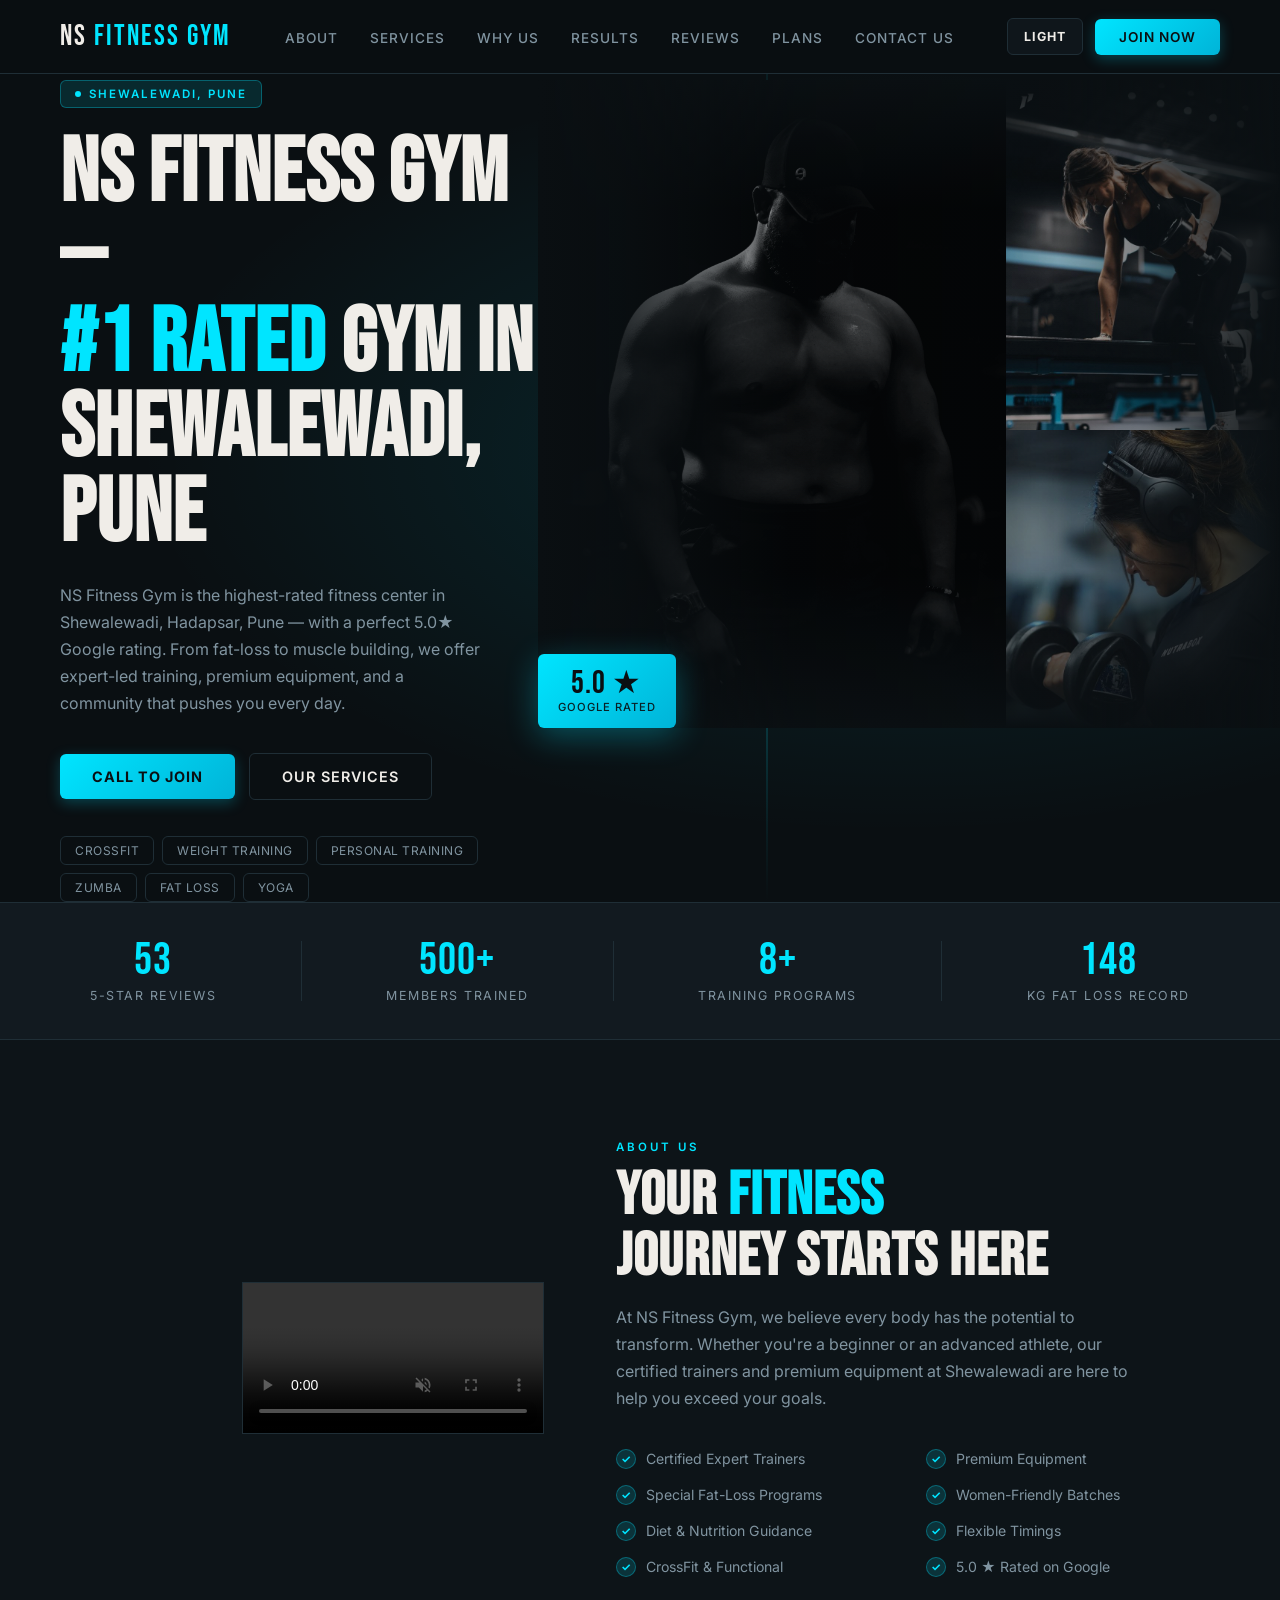
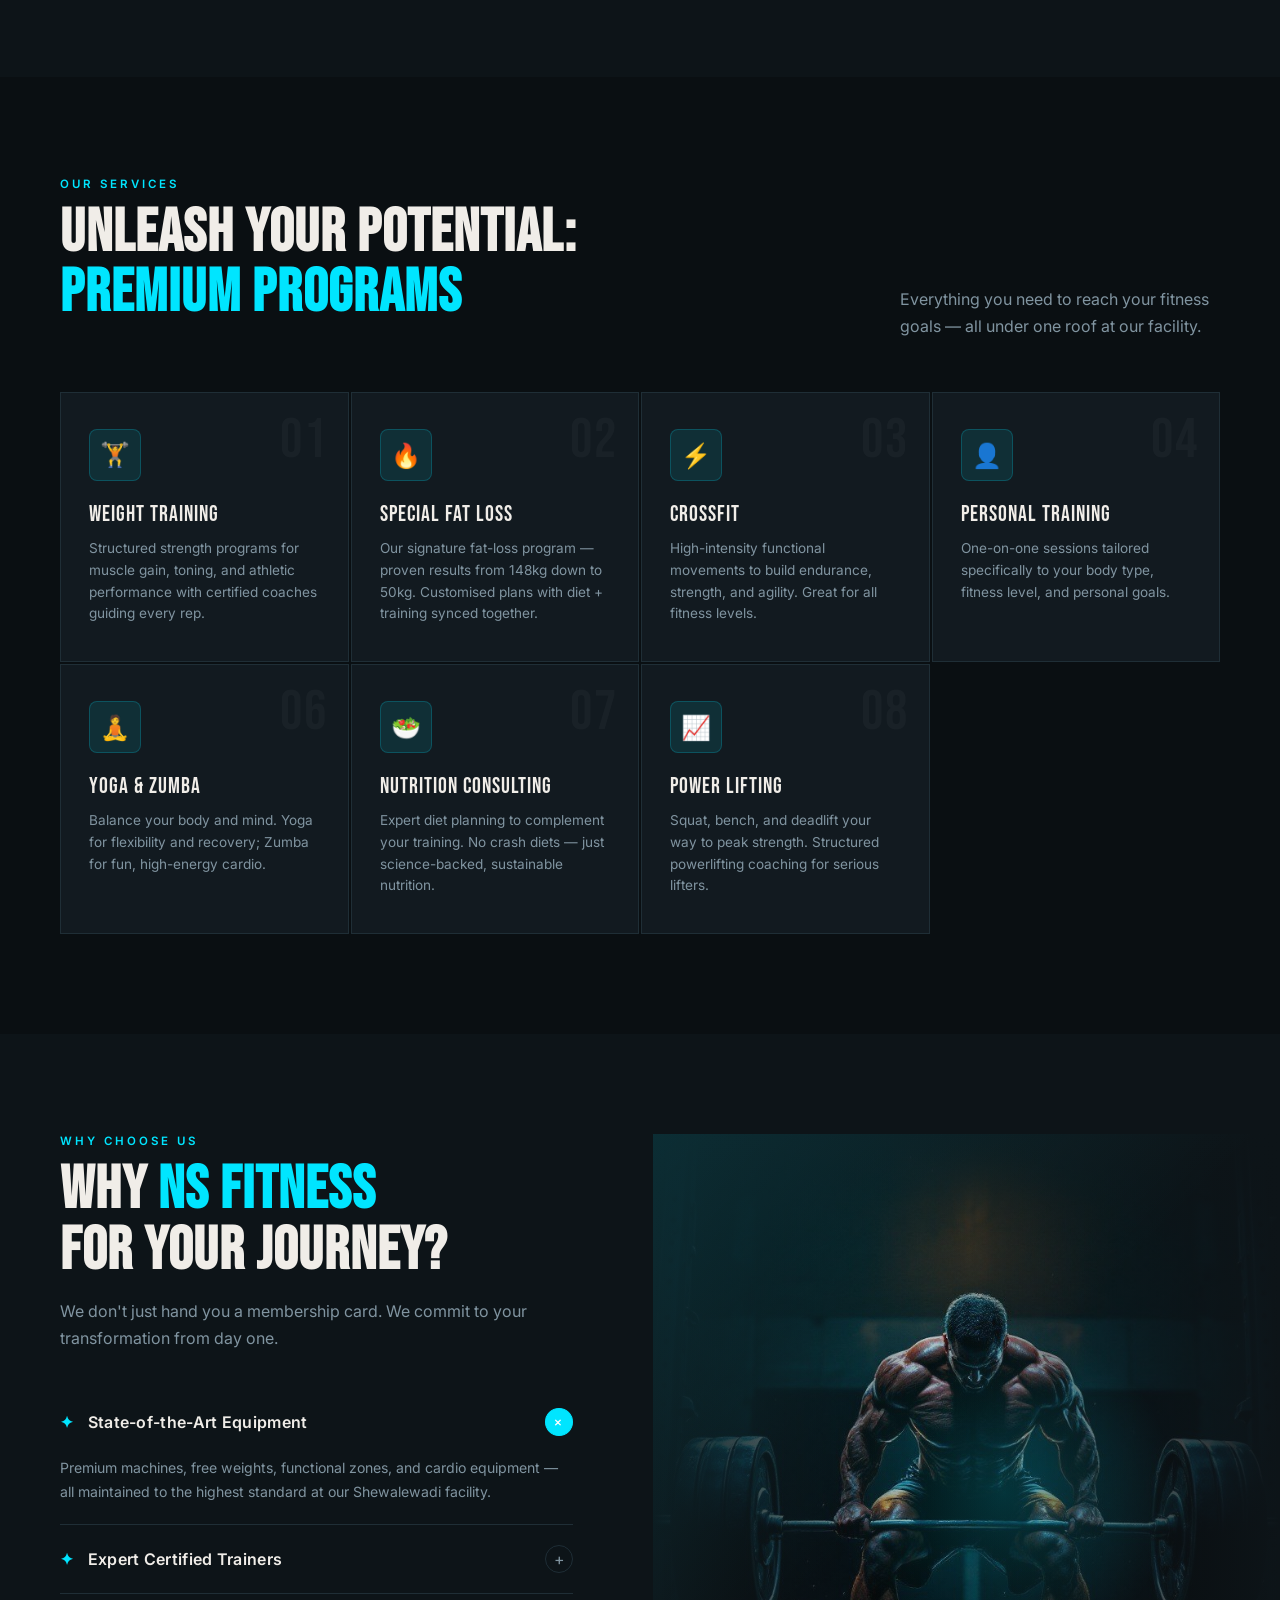
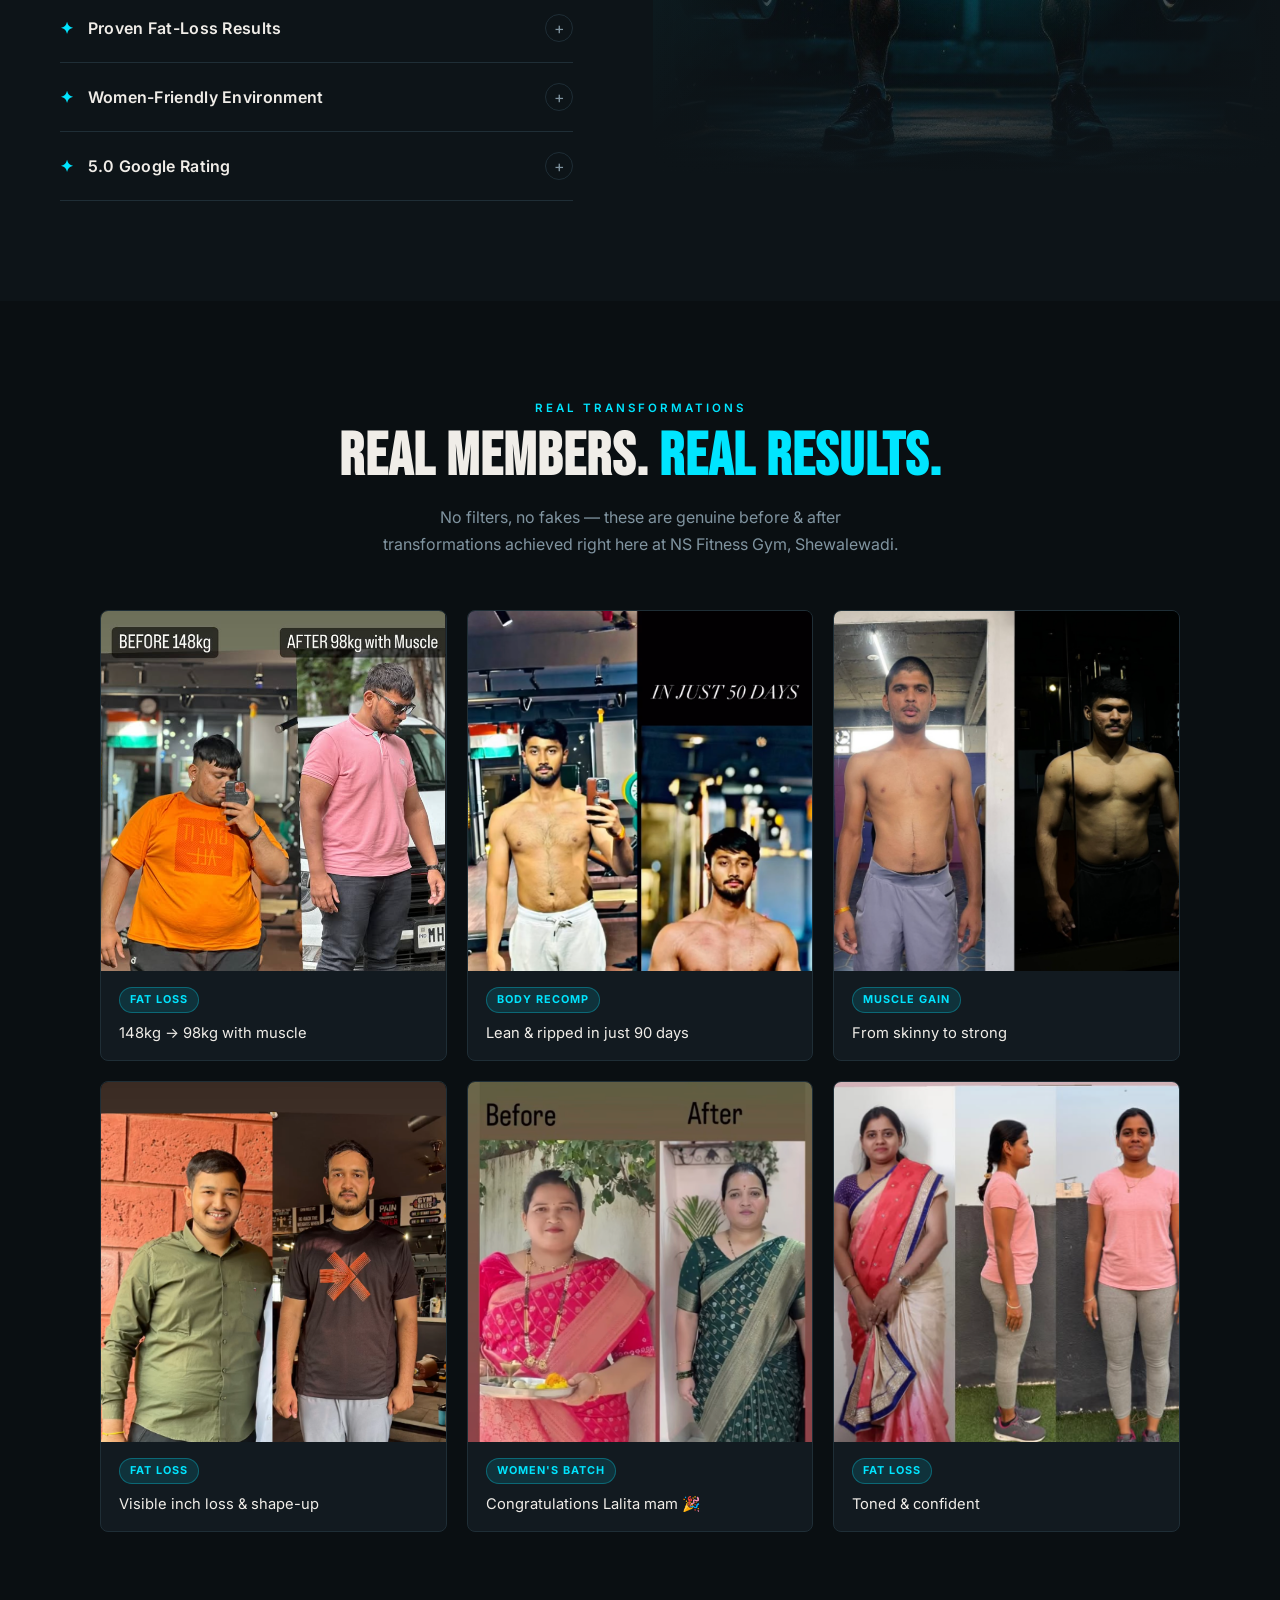
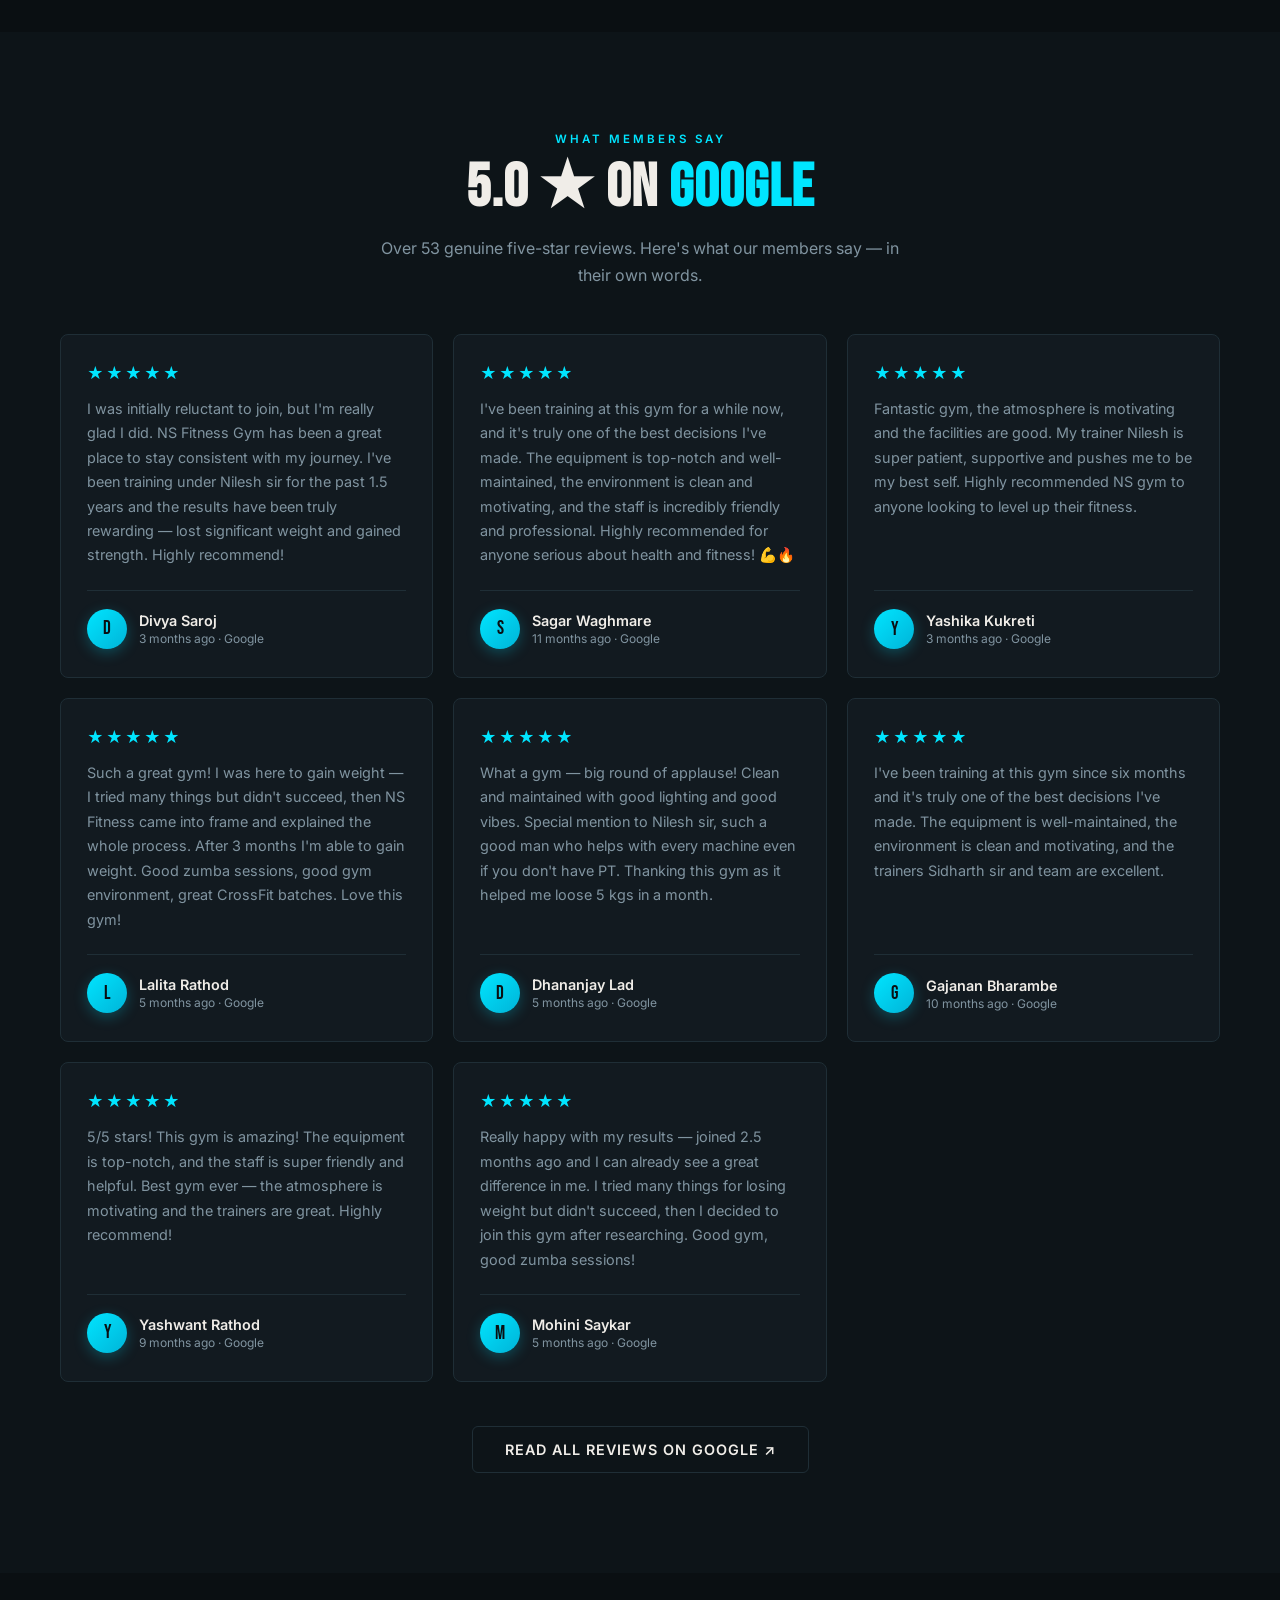
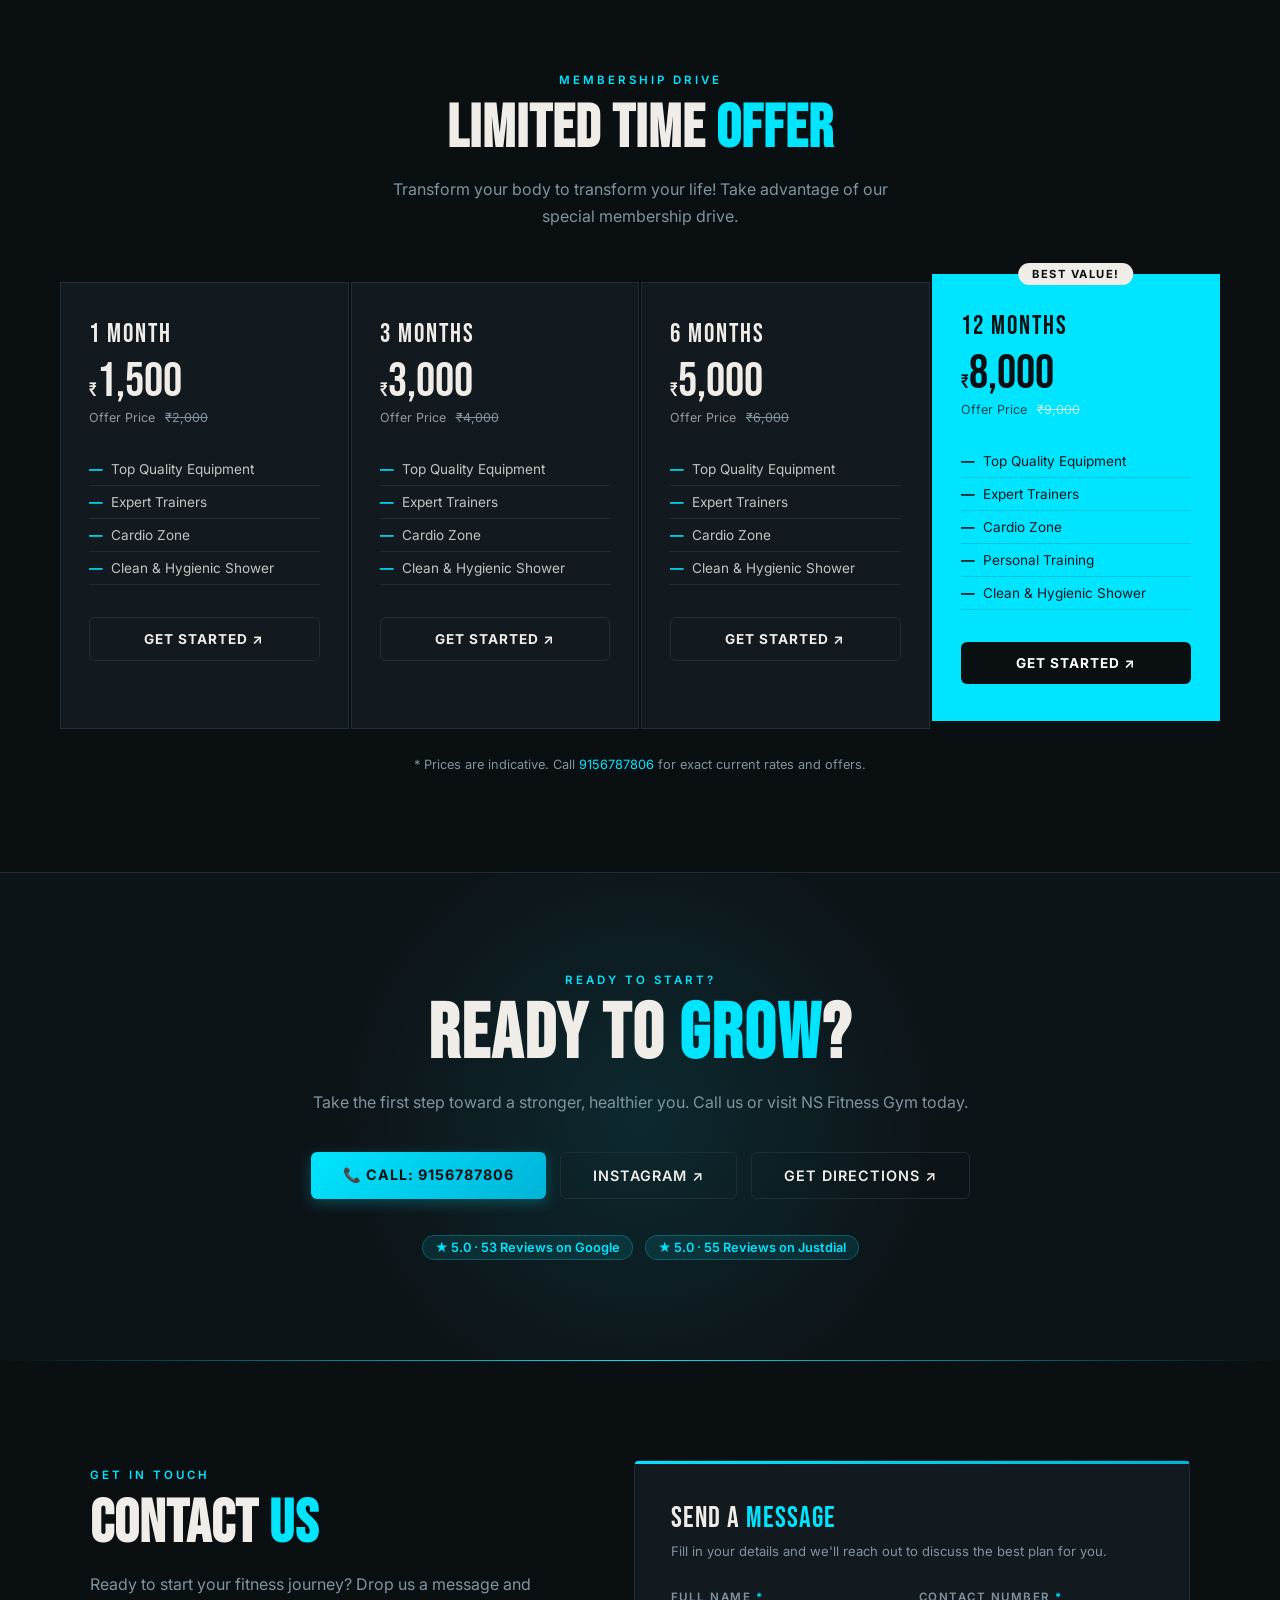
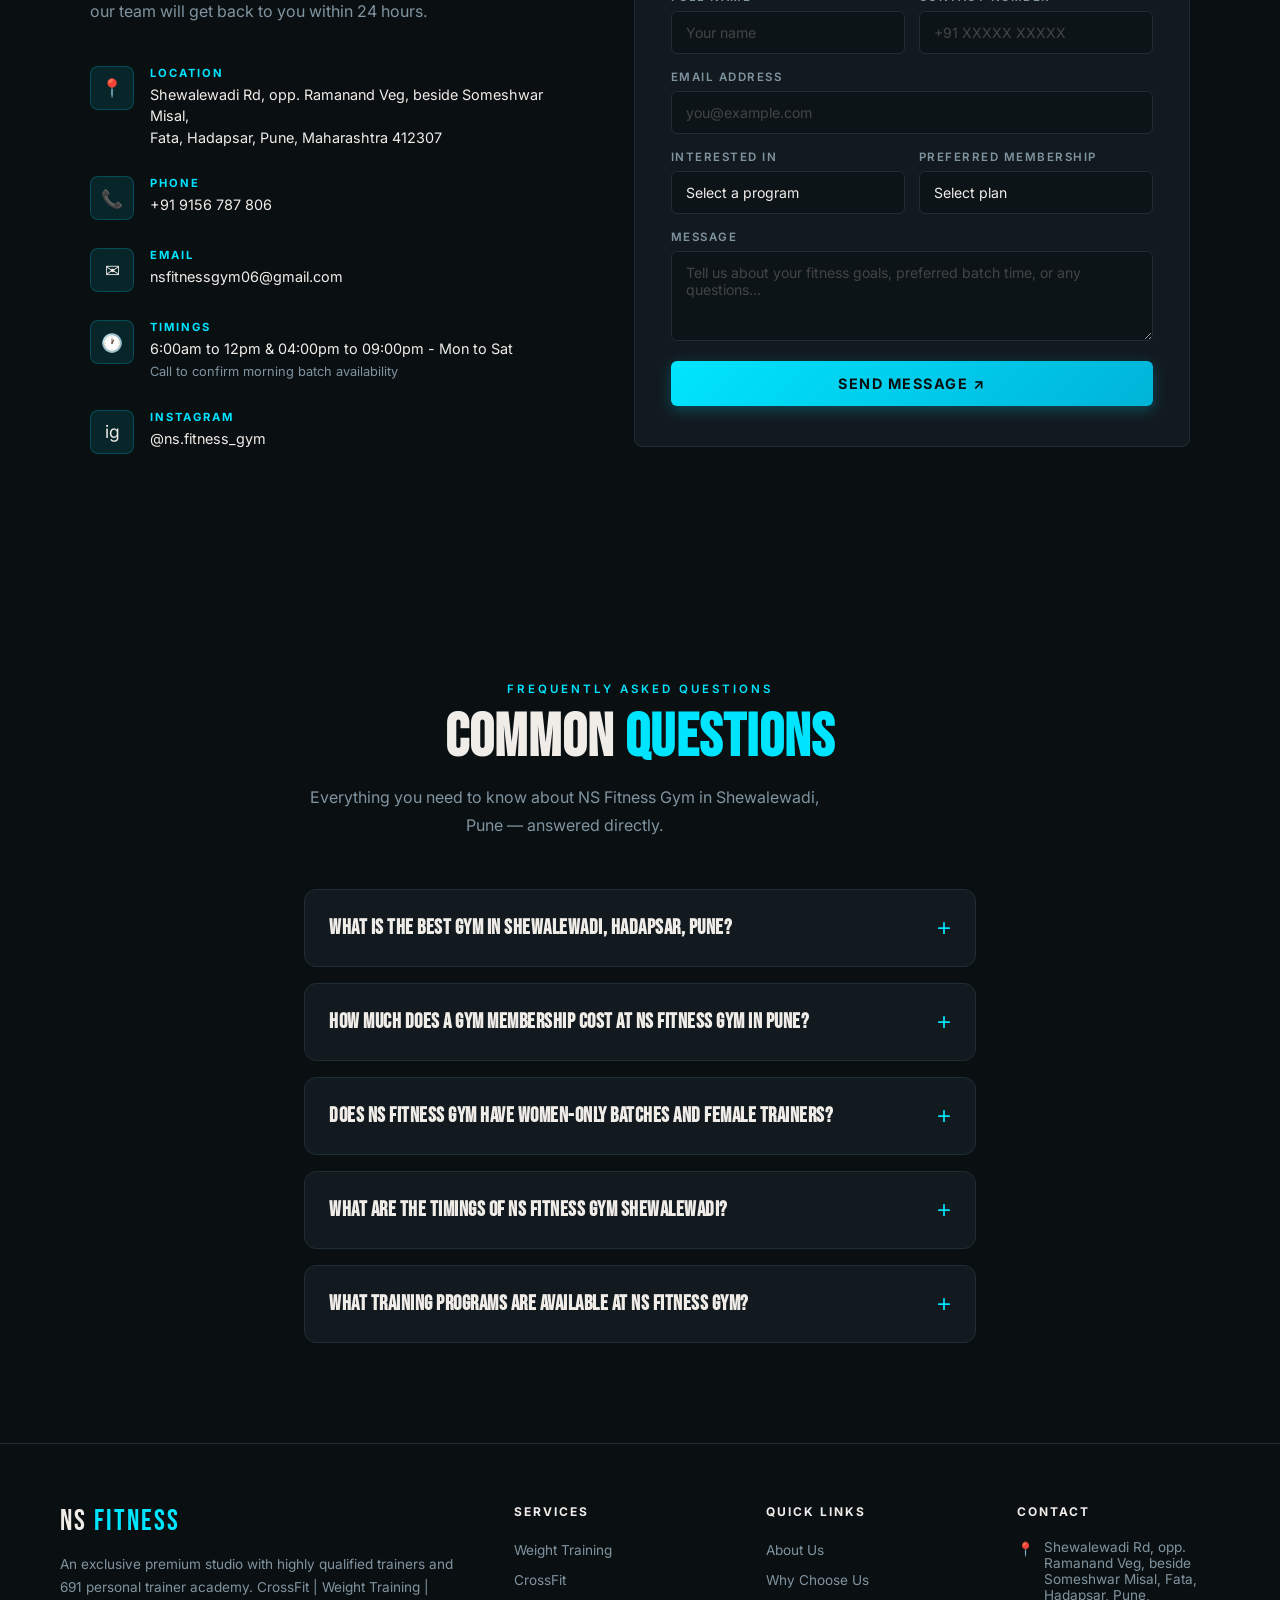
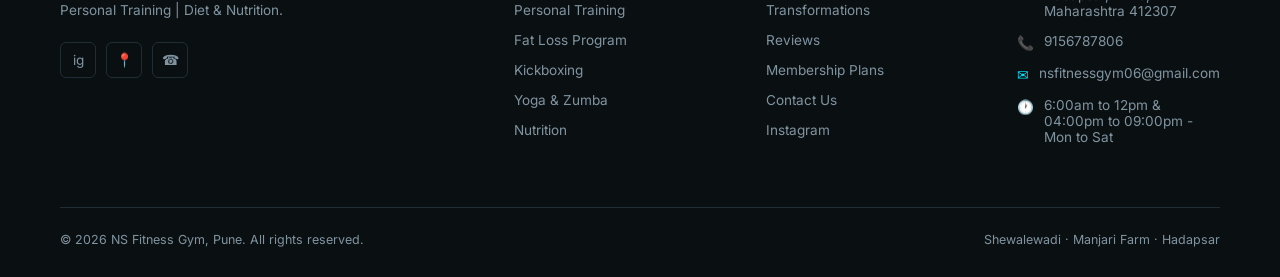
==== commit 86f78ad1: "Optimzed site for SEO" ====
--- a/index.html
+++ b/index.html
@@ -4,42 +4,272 @@
 <head>
   <meta charset="UTF-8">
   <meta name="viewport" content="width=device-width, initial-scale=1.0">
-  <title>NS Fitness Gym — Best Gym in Shewalewadi, Pune</title>
+
+  <!-- ═══ PRIMARY SEO META ═══ -->
+  <title>NS Fitness Gym Shewalewadi, Pune | #1 Rated Gym in Hadapsar — CrossFit, Weight Training &amp; Fat Loss</title>
   <meta name="description"
-    content="NS Fitness Gym in Shewalewadi, Pune — expert-led training, premium equipment, CrossFit, Weight Training, Personal Training, Fat Loss Programs, Yoga & Zumba. 5.0 ★ rated on Google.">
+    content="NS Fitness Gym is the highest-rated gym in Shewalewadi, Hadapsar, Pune with a perfect 5.0★ Google rating (53+ reviews). We offer CrossFit, Weight Training, Personal Training, Fat Loss Programs, Yoga &amp; Zumba with certified trainers. Membership starts at ₹1,500/month. Call +91 9156787806.">
   <meta name="keywords"
-    content="NS Fitness Gym, Shewalewadi Gym, Gym in Pune, Best Gym near me, CrossFit Pune, Personal Training Pune, Fat Loss, Yoga, Zumba">
+    content="NS Fitness Gym, gym in Shewalewadi, best gym Hadapsar, gym near me Pune, CrossFit Pune, personal training Hadapsar, fat loss gym Pune, yoga classes Shewalewadi, Zumba Pune, weight training Manjari, women friendly gym Pune, gym Fata Hadapsar, fitness center Shewalewadi Pune">
   <meta name="author" content="NS Fitness Gym">
-  <meta name="robots" content="index, follow">
-
-  <!-- Open Graph / Facebook -->
-  <meta property="og:type" content="website">
-  <meta property="og:url" content="https://nsfitness.example.com/">
-  <meta property="og:title" content="NS Fitness Gym — Best Gym in Shewalewadi, Pune">
+  <meta name="robots" content="index, follow, max-snippet:-1, max-image-preview:large, max-video-preview:-1">
+  <meta name="geo.region" content="IN-MH">
+  <meta name="geo.placename" content="Shewalewadi, Hadapsar, Pune">
+  <meta name="geo.position" content="18.4826;73.9576">
+  <meta name="ICBM" content="18.4826, 73.9576">
+
+  <!-- ═══ OPEN GRAPH (Facebook, LinkedIn, AI Scrapers) ═══ -->
+  <meta property="og:type" content="business.business">
+  <meta property="og:url" content="https://nsfitnessgym.in/">
+  <meta property="og:title" content="NS Fitness Gym — Best Gym in Shewalewadi, Hadapsar, Pune | 5.0★ Google Rated">
   <meta property="og:description"
-    content="Transform your body to transform your life! Expert-led training, premium equipment, and a community that pushes you every day.">
-  <meta property="og:image" content="https://nsfitness.example.com/img/Hero-1_new.JPEG">
-
-  <!-- Twitter -->
-  <meta property="twitter:card" content="summary_large_image">
-  <meta property="twitter:url" content="https://nsfitness.example.com/">
-  <meta property="twitter:title" content="NS Fitness Gym — Best Gym in Shewalewadi, Pune">
-  <meta property="twitter:description"
-    content="Transform your body to transform your life! Expert-led training, premium equipment, and a community that pushes you every day.">
-  <meta property="twitter:image" content="https://nsfitness.example.com/img/Hero-1_new.JPEG">
-
-  <link rel="canonical" href="https://nsfitness.example.com/">
-  <link href="https://fonts.googleapis.com/css2?family=Bebas+Neue&family=Inter:wght@300;400;500;600;700&display=swap"
+    content="NS Fitness Gym is the top-rated fitness center in Shewalewadi, Pune. Offering CrossFit, personal training, fat loss programs, yoga &amp; zumba. 53+ five-star Google reviews. Memberships from ₹1,500/month.">
+  <meta property="og:image" content="https://nsfitnessgym.in/img/Hero-1_new.JPEG">
+  <meta property="og:image:width" content="1200">
+  <meta property="og:image:height" content="630">
+  <meta property="og:image:alt" content="NS Fitness Gym premium training facility in Shewalewadi Pune">
+  <meta property="og:locale" content="en_IN">
+  <meta property="og:site_name" content="NS Fitness Gym">
+  <meta property="business:contact_data:street_address" content="Shewalewadi Rd, opp. Ramanand Veg, beside Someshwar Misal, Fata">
+  <meta property="business:contact_data:locality" content="Hadapsar, Pune">
+  <meta property="business:contact_data:region" content="Maharashtra">
+  <meta property="business:contact_data:postal_code" content="412307">
+  <meta property="business:contact_data:country_name" content="India">
+  <meta property="business:contact_data:phone_number" content="+919156787806">
+
+  <!-- ═══ TWITTER CARD ═══ -->
+  <meta name="twitter:card" content="summary_large_image">
+  <meta name="twitter:url" content="https://nsfitnessgym.in/">
+  <meta name="twitter:title" content="NS Fitness Gym — Best Gym in Shewalewadi, Pune | 5.0★ Google Rated">
+  <meta name="twitter:description"
+    content="Top-rated gym in Shewalewadi, Hadapsar, Pune. CrossFit, weight training, personal training, fat loss, yoga &amp; zumba. 53+ five-star reviews. Memberships from ₹1,500/month.">
+  <meta name="twitter:image" content="https://nsfitnessgym.in/img/Hero-1_new.JPEG">
+  <meta name="twitter:image:alt" content="NS Fitness Gym premium training facility in Shewalewadi Pune">
+
+  <link rel="canonical" href="https://nsfitnessgym.in/">
+
+  <!-- ═══ PERFORMANCE: Preconnect to external origins ═══ -->
+  <link rel="preconnect" href="https://fonts.googleapis.com">
+  <link rel="preconnect" href="https://fonts.gstatic.com" crossorigin>
+  <link href="https://fonts.googleapis.com/css2?family=Bebas+Neue&amp;family=Inter:wght@300;400;500;600;700&amp;display=swap"
     rel="stylesheet">
+
   <!-- Inline theme init: must run before render to prevent flash of wrong theme -->
   <script>
     document.documentElement.dataset.theme = localStorage.getItem('theme') || 'dark';
   </script>
   <link rel="stylesheet" href="css/style.css">
+
+  <!-- ═══ JSON-LD: LOCAL BUSINESS SCHEMA (ExerciseGym) ═══ -->
+  <script type="application/ld+json">
+  {
+    "@context": "https://schema.org",
+    "@type": "ExerciseGym",
+    "@id": "https://nsfitnessgym.in/#gym",
+    "name": "NS Fitness Gym",
+    "alternateName": "NS Fitness Gym Shewalewadi",
+    "description": "NS Fitness Gym is the top-rated fitness center in Shewalewadi, Hadapsar, Pune. We offer CrossFit, weight training, personal training, specialized fat loss programs, yoga, zumba, powerlifting, and nutrition consulting. With a perfect 5.0-star Google rating from 53+ reviews, certified expert trainers, and premium equipment, NS Fitness Gym is the most trusted gym in the Shewalewadi-Hadapsar-Manjari area of Pune.",
+    "url": "https://nsfitnessgym.in/",
+    "telephone": "+919156787806",
+    "email": "nsfitnessgym06@gmail.com",
+    "image": [
+      "https://nsfitnessgym.in/img/Hero-1_new.JPEG",
+      "https://nsfitnessgym.in/img/Hero2.jpg",
+      "https://nsfitnessgym.in/img/Img3.jpg"
+    ],
+    "logo": "https://nsfitnessgym.in/img/Hero-1_new.JPEG",
+    "priceRange": "₹1,500 - ₹8,000",
+    "currenciesAccepted": "INR",
+    "paymentAccepted": "Cash, UPI, Bank Transfer",
+    "address": {
+      "@type": "PostalAddress",
+      "streetAddress": "Shewalewadi Rd, opp. Ramanand Veg, beside Someshwar Misal, Fata",
+      "addressLocality": "Hadapsar, Pune",
+      "addressRegion": "Maharashtra",
+      "postalCode": "412307",
+      "addressCountry": "IN"
+    },
+    "geo": {
+      "@type": "GeoCoordinates",
+      "latitude": 18.4826,
+      "longitude": 73.9576
+    },
+    "hasMap": "https://maps.google.com/?q=NS+Fitness+Gym+Shewalewadi+Pune",
+    "openingHoursSpecification": [
+      {
+        "@type": "OpeningHoursSpecification",
+        "dayOfWeek": ["Monday","Tuesday","Wednesday","Thursday","Friday","Saturday"],
+        "opens": "06:00",
+        "closes": "12:00"
+      },
+      {
+        "@type": "OpeningHoursSpecification",
+        "dayOfWeek": ["Monday","Tuesday","Wednesday","Thursday","Friday","Saturday"],
+        "opens": "16:00",
+        "closes": "21:00"
+      }
+    ],
+    "aggregateRating": {
+      "@type": "AggregateRating",
+      "ratingValue": "5.0",
+      "reviewCount": "53",
+      "bestRating": "5",
+      "worstRating": "1"
+    },
+    "review": [
+      {
+        "@type": "Review",
+        "author": { "@type": "Person", "name": "Divya Saroj" },
+        "datePublished": "2026-07-01",
+        "reviewRating": { "@type": "Rating", "ratingValue": "5", "bestRating": "5" },
+        "reviewBody": "I was initially reluctant to join, but I'm really glad I did. NS Fitness Gym has been a great place to stay consistent with my journey. I've been training under Nilesh sir for the past 1.5 years and the results have been truly rewarding."
+      },
+      {
+        "@type": "Review",
+        "author": { "@type": "Person", "name": "Sagar Waghmare" },
+        "datePublished": "2025-11-01",
+        "reviewRating": { "@type": "Rating", "ratingValue": "5", "bestRating": "5" },
+        "reviewBody": "I've been training at this gym for a while now, and it's truly one of the best decisions I've made. The equipment is top-notch and well-maintained, the environment is clean and motivating."
+      },
+      {
+        "@type": "Review",
+        "author": { "@type": "Person", "name": "Dhananjay Lad" },
+        "datePublished": "2026-05-01",
+        "reviewRating": { "@type": "Rating", "ratingValue": "5", "bestRating": "5" },
+        "reviewBody": "What a gym — big round of applause! Clean and maintained with good lighting and good vibes. Special mention to Nilesh sir, such a good man who helps with every machine even if you don't have PT."
+      }
+    ],
+    "sameAs": [
+      "https://www.instagram.com/ns.fitness_gym/",
+      "https://www.justdial.com/Pune/NS-Fitness-Gym-Shewalewadi",
+      "https://maps.google.com/?q=NS+Fitness+Gym+Shewalewadi+Pune"
+    ],
+    "amenityFeature": [
+      { "@type": "LocationFeatureSpecification", "name": "Free Weights", "value": true },
+      { "@type": "LocationFeatureSpecification", "name": "Cardio Zone", "value": true },
+      { "@type": "LocationFeatureSpecification", "name": "CrossFit Area", "value": true },
+      { "@type": "LocationFeatureSpecification", "name": "Shower Facilities", "value": true },
+      { "@type": "LocationFeatureSpecification", "name": "Personal Training", "value": true },
+      { "@type": "LocationFeatureSpecification", "name": "Women-Only Batches", "value": true }
+    ],
+    "hasOfferCatalog": {
+      "@type": "OfferCatalog",
+      "name": "Membership Plans",
+      "itemListElement": [
+        {
+          "@type": "Offer",
+          "name": "1 Month Membership",
+          "price": "1500",
+          "priceCurrency": "INR",
+          "availability": "https://schema.org/InStock"
+        },
+        {
+          "@type": "Offer",
+          "name": "3 Months Membership",
+          "price": "3000",
+          "priceCurrency": "INR",
+          "availability": "https://schema.org/InStock"
+        },
+        {
+          "@type": "Offer",
+          "name": "6 Months Membership",
+          "price": "5000",
+          "priceCurrency": "INR",
+          "availability": "https://schema.org/InStock"
+        },
+        {
+          "@type": "Offer",
+          "name": "12 Months Membership (Best Value)",
+          "price": "8000",
+          "priceCurrency": "INR",
+          "availability": "https://schema.org/InStock"
+        }
+      ]
+    }
+  }
+  </script>
+
+  <!-- ═══ JSON-LD: FAQ SCHEMA ═══ -->
+  <script type="application/ld+json">
+  {
+    "@context": "https://schema.org",
+    "@type": "FAQPage",
+    "mainEntity": [
+      {
+        "@type": "Question",
+        "name": "What is the best gym in Shewalewadi, Hadapsar, Pune?",
+        "acceptedAnswer": {
+          "@type": "Answer",
+          "text": "NS Fitness Gym is the highest-rated gym in Shewalewadi, Hadapsar, Pune with a perfect 5.0-star rating on Google from 53+ verified reviews. Located on Shewalewadi Road opposite Ramanand Veg, it offers CrossFit, weight training, personal training, specialized fat loss programs, yoga, zumba, powerlifting, and nutrition consulting. Membership plans start at ₹1,500 per month."
+        }
+      },
+      {
+        "@type": "Question",
+        "name": "How much does a gym membership cost at NS Fitness Gym in Pune?",
+        "acceptedAnswer": {
+          "@type": "Answer",
+          "text": "NS Fitness Gym offers four membership plans: 1 Month for ₹1,500 (regular ₹2,000), 3 Months for ₹3,000 (regular ₹4,000), 6 Months for ₹5,000 (regular ₹6,000), and the best value 12 Months plan for ₹8,000 (regular ₹9,000). All plans include access to premium equipment, expert trainers, cardio zone, and clean shower facilities. The 12-month plan also includes personal training. Call +91 9156787806 for current offers."
+        }
+      },
+      {
+        "@type": "Question",
+        "name": "Does NS Fitness Gym have women-only batches and female trainers?",
+        "acceptedAnswer": {
+          "@type": "Answer",
+          "text": "Yes, NS Fitness Gym in Shewalewadi, Pune offers dedicated women-friendly batches with female trainers in a welcoming, judgment-free environment. Programs include yoga, zumba, CrossFit, and specialized fat loss training designed for women. NS Fitness is one of Pune's top-rated women's gyms."
+        }
+      },
+      {
+        "@type": "Question",
+        "name": "What are the timings of NS Fitness Gym Shewalewadi?",
+        "acceptedAnswer": {
+          "@type": "Answer",
+          "text": "NS Fitness Gym operates Monday through Saturday in two sessions: Morning session from 6:00 AM to 12:00 PM, and Evening session from 4:00 PM to 9:00 PM. The gym is closed on Sundays. Call +91 9156787806 to confirm morning batch availability."
+        }
+      },
+      {
+        "@type": "Question",
+        "name": "What training programs are available at NS Fitness Gym?",
+        "acceptedAnswer": {
+          "@type": "Answer",
+          "text": "NS Fitness Gym offers 8+ training programs: Weight Training, Special Fat Loss (with proven results of 148kg to 50kg transformations), CrossFit, Personal Training (one-on-one), Yoga, Zumba, Nutrition Consulting with science-backed diet plans, and Powerlifting coaching. All programs are led by certified expert trainers with personalized attention."
+        }
+      }
+    ]
+  }
+  </script>
+
+  <!-- ═══ JSON-LD: BREADCRUMB ═══ -->
+  <script type="application/ld+json">
+  {
+    "@context": "https://schema.org",
+    "@type": "BreadcrumbList",
+    "itemListElement": [
+      {
+        "@type": "ListItem",
+        "position": 1,
+        "name": "Home",
+        "item": "https://nsfitnessgym.in/"
+      }
+    ]
+  }
+  </script>
+
+  <!-- ═══ JSON-LD: WEBSITE (Sitelinks Search Box) ═══ -->
+  <script type="application/ld+json">
+  {
+    "@context": "https://schema.org",
+    "@type": "WebSite",
+    "name": "NS Fitness Gym",
+    "url": "https://nsfitnessgym.in/"
+  }
+  </script>
 </head>
 
 <body>
 
+  <!-- SEMANTIC HEADER: wraps navigation for proper document outline -->
+  <header>
   <!-- NAV -->
   <nav>
     <div class="nav-logo">NS <span>FITNESS GYM</span></div>
@@ -59,19 +289,22 @@
         Now</button>
     </div>
   </nav>
+  </header>
+
+  <!-- SEMANTIC MAIN CONTENT -->
+  <main>
 
   <!-- HERO -->
   <section class="hero" id="home">
     <div class="hero-left">
       <div class="hero-eyebrow">Shewalewadi, Pune</div>
       <h1 class="hero-title">
-        PUSH YOUR<br>
-        <span class="accent">LIMITS</span><br>
-        WITH US
+        NS FITNESS GYM —<br>
+        <span class="accent">#1 RATED</span> GYM IN<br>
+        SHEWALEWADI, PUNE
       </h1>
       <p class="hero-desc">
-        From fat-loss to muscle building, NS Fitness Gym in Shewalewadi offers expert-led training, premium equipment,
-        and a community that pushes you every day.
+        NS Fitness Gym is the highest-rated fitness center in Shewalewadi, Hadapsar, Pune — with a perfect 5.0★ Google rating. From fat-loss to muscle building, we offer expert-led training, premium equipment, and a community that pushes you every day.
       </p>
       <div class="hero-actions">
         <a href="tel:9156787806" class="btn-primary">Call to Join</a>
@@ -91,13 +324,13 @@
       <div class="hero-img-wrap">
         <div class="hero-grid">
           <div class="hero-img-cell">
-            <img src="img/Hero-1_new.JPEG" alt="NS Fitness Workout">
+            <img src="img/Hero-1_new.JPEG" alt="Members training at NS Fitness Gym premium facility in Shewalewadi Pune" width="400" height="300">
           </div>
           <div class="hero-img-cell">
-            <img src="img/Hero2.jpg" alt="NS Fitness Workout">
+            <img src="img/Hero2.jpg" alt="Weight training and CrossFit zone at NS Fitness Gym Hadapsar Pune" width="400" height="300">
           </div>
           <div class="hero-img-cell">
-            <img src="img/Img3.jpg" alt="NS Fitness Workout">
+            <img src="img/Img3.jpg" alt="Premium gym equipment and cardio zone at NS Fitness Shewalewadi" width="400" height="300">
           </div>
         </div>
         <div class="hero-badge">
@@ -292,28 +525,28 @@
     </div>
     <div class="results-grid">
       <figure class="result-card fade-up">
-        <img src="img/Reviews/result-1.png" alt="Member transformation: 148kg before to 98kg after with muscle"
-          loading="lazy">
+        <img src="img/Reviews/result-1.png" alt="NS Fitness Gym Pune member body transformation: 148kg to 98kg fat loss with muscle gain at Shewalewadi gym"
+          loading="lazy" width="400" height="400">
         <figcaption><span class="result-tag">Fat Loss</span> 148kg → 98kg with muscle</figcaption>
       </figure>
       <figure class="result-card fade-up">
-        <img src="img/Reviews/result-3.png" alt="Male body transformation in just 90 days" loading="lazy">
+        <img src="img/Reviews/result-3.png" alt="90-day body recomposition transformation at NS Fitness Gym Shewalewadi Pune" loading="lazy" width="400" height="400">
         <figcaption><span class="result-tag">Body Recomp</span> Lean &amp; ripped in just 90 days</figcaption>
       </figure>
       <figure class="result-card fade-up">
-        <img src="img/Reviews/result-2.png" alt="Male muscle gain transformation" loading="lazy">
+        <img src="img/Reviews/result-2.png" alt="Muscle gain transformation with personal training at NS Fitness Gym Hadapsar Pune" loading="lazy" width="400" height="400">
         <figcaption><span class="result-tag">Muscle Gain</span> From skinny to strong</figcaption>
       </figure>
       <figure class="result-card fade-up">
-        <img src="img/Reviews/result-5.png" alt="Male weight loss transformation" loading="lazy">
+        <img src="img/Reviews/result-5.png" alt="Visible inch loss and body shaping result at NS Fitness Gym Shewalewadi" loading="lazy" width="400" height="400">
         <figcaption><span class="result-tag">Fat Loss</span> Visible inch loss &amp; shape-up</figcaption>
       </figure>
       <figure class="result-card fade-up">
-        <img src="img/Reviews/result-4.png" alt="Lalita's weight loss transformation" loading="lazy">
+        <img src="img/Reviews/result-4.png" alt="Women's batch weight loss success story at NS Fitness Gym Pune — Lalita's transformation" loading="lazy" width="400" height="400">
         <figcaption><span class="result-tag">Women's Batch</span> Congratulations Lalita mam 🎉</figcaption>
       </figure>
       <figure class="result-card fade-up">
-        <img src="img/Reviews/result-6.png" alt="Female weight loss transformation" loading="lazy">
+        <img src="img/Reviews/result-6.png" alt="Female fat loss and toning transformation at NS Fitness women-friendly gym Shewalewadi Pune" loading="lazy" width="400" height="400">
         <figcaption><span class="result-tag">Fat Loss</span> Toned &amp; confident</figcaption>
       </figure>
     </div>
@@ -635,6 +868,103 @@
     </div>
   </section>
 
+  <!-- ═══ FAQ SECTION: AI SNIPPET OPTIMIZED ═══ -->
+  <section class="faq" id="faq" itemscope itemtype="https://schema.org/FAQPage">
+    <div class="faq-header">
+      <div class="section-eyebrow">Frequently Asked Questions</div>
+      <h2 class="section-title">COMMON <span class="accent">QUESTIONS</span></h2>
+      <p class="section-subtitle">Everything you need to know about NS Fitness Gym in Shewalewadi, Pune — answered directly.</p>
+    </div>
+    <div class="faq-list">
+
+      <article class="faq-item" itemscope itemprop="mainEntity" itemtype="https://schema.org/Question">
+        <button class="faq-question" aria-expanded="false" onclick="toggleFaq(this)">
+          <h3 itemprop="name">What is the best gym in Shewalewadi, Hadapsar, Pune?</h3>
+          <span class="faq-toggle" aria-hidden="true">+</span>
+        </button>
+        <div class="faq-answer" itemscope itemprop="acceptedAnswer" itemtype="https://schema.org/Answer">
+          <div itemprop="text">
+            <p><strong>NS Fitness Gym</strong> is the highest-rated gym in Shewalewadi, Hadapsar, Pune with a <strong>perfect 5.0-star rating on Google</strong> from 53+ verified reviews. Located on Shewalewadi Road (opposite Ramanand Veg, beside Someshwar Misal), it offers CrossFit, weight training, personal training, specialized fat loss programs, yoga, zumba, powerlifting, and nutrition consulting. Memberships start at just <strong>₹1,500 per month</strong>. Call <a href="tel:9156787806">+91 9156787806</a> to visit.</p>
+          </div>
+        </div>
+      </article>
+
+      <article class="faq-item" itemscope itemprop="mainEntity" itemtype="https://schema.org/Question">
+        <button class="faq-question" aria-expanded="false" onclick="toggleFaq(this)">
+          <h3 itemprop="name">How much does a gym membership cost at NS Fitness Gym in Pune?</h3>
+          <span class="faq-toggle" aria-hidden="true">+</span>
+        </button>
+        <div class="faq-answer" itemscope itemprop="acceptedAnswer" itemtype="https://schema.org/Answer">
+          <div itemprop="text">
+            <p>NS Fitness Gym offers four membership plans:</p>
+            <ul>
+              <li><strong>1 Month</strong> — ₹1,500 (regular price ₹2,000)</li>
+              <li><strong>3 Months</strong> — ₹3,000 (regular price ₹4,000)</li>
+              <li><strong>6 Months</strong> — ₹5,000 (regular price ₹6,000)</li>
+              <li><strong>12 Months</strong> — ₹8,000 (regular price ₹9,000) — <em>Best Value</em></li>
+            </ul>
+            <p>All plans include access to premium equipment, expert trainers, cardio zone, and clean shower facilities. The 12-month plan also includes personal training. Call <a href="tel:9156787806">+91 9156787806</a> for the latest offers.</p>
+          </div>
+        </div>
+      </article>
+
+      <article class="faq-item" itemscope itemprop="mainEntity" itemtype="https://schema.org/Question">
+        <button class="faq-question" aria-expanded="false" onclick="toggleFaq(this)">
+          <h3 itemprop="name">Does NS Fitness Gym have women-only batches and female trainers?</h3>
+          <span class="faq-toggle" aria-hidden="true">+</span>
+        </button>
+        <div class="faq-answer" itemscope itemprop="acceptedAnswer" itemtype="https://schema.org/Answer">
+          <div itemprop="text">
+            <p>Yes. NS Fitness Gym in Shewalewadi, Pune offers <strong>dedicated women-friendly batches</strong> with female trainers in a welcoming, judgment-free environment. Programs available for women include yoga, zumba, CrossFit, and specialized fat loss training. NS Fitness is one of Pune's <strong>top-rated women's gyms</strong>.</p>
+          </div>
+        </div>
+      </article>
+
+      <article class="faq-item" itemscope itemprop="mainEntity" itemtype="https://schema.org/Question">
+        <button class="faq-question" aria-expanded="false" onclick="toggleFaq(this)">
+          <h3 itemprop="name">What are the timings of NS Fitness Gym Shewalewadi?</h3>
+          <span class="faq-toggle" aria-hidden="true">+</span>
+        </button>
+        <div class="faq-answer" itemscope itemprop="acceptedAnswer" itemtype="https://schema.org/Answer">
+          <div itemprop="text">
+            <p>NS Fitness Gym operates <strong>Monday through Saturday</strong> in two sessions:</p>
+            <ul>
+              <li><strong>Morning session</strong>: 6:00 AM to 12:00 PM</li>
+              <li><strong>Evening session</strong>: 4:00 PM to 9:00 PM</li>
+            </ul>
+            <p>The gym is closed on Sundays. Call <a href="tel:9156787806">+91 9156787806</a> to confirm morning batch availability.</p>
+          </div>
+        </div>
+      </article>
+
+      <article class="faq-item" itemscope itemprop="mainEntity" itemtype="https://schema.org/Question">
+        <button class="faq-question" aria-expanded="false" onclick="toggleFaq(this)">
+          <h3 itemprop="name">What training programs are available at NS Fitness Gym?</h3>
+          <span class="faq-toggle" aria-hidden="true">+</span>
+        </button>
+        <div class="faq-answer" itemscope itemprop="acceptedAnswer" itemtype="https://schema.org/Answer">
+          <div itemprop="text">
+            <p>NS Fitness Gym offers <strong>8+ specialized training programs</strong>:</p>
+            <ul>
+              <li><strong>Weight Training</strong> — Structured strength programs for muscle gain, toning, and athletic performance</li>
+              <li><strong>Special Fat Loss</strong> — Signature program with proven results (148kg → 50kg transformations)</li>
+              <li><strong>CrossFit</strong> — High-intensity functional movements for endurance and agility</li>
+              <li><strong>Personal Training</strong> — One-on-one sessions tailored to individual goals</li>
+              <li><strong>Yoga & Zumba</strong> — Flexibility, recovery, and high-energy cardio</li>
+              <li><strong>Nutrition Consulting</strong> — Science-backed, sustainable diet planning</li>
+              <li><strong>Powerlifting</strong> — Squat, bench, deadlift coaching for serious lifters</li>
+            </ul>
+            <p>All programs are led by <strong>certified expert trainers</strong> with personalized attention at every level.</p>
+          </div>
+        </div>
+      </article>
+
+    </div>
+  </section>
+
+  </main>
+  <!-- end MAIN -->
+
   <!-- FOOTER -->
   <footer>
     <div class="footer-grid">
@@ -695,12 +1025,34 @@
       </div>
     </div>
     <div class="footer-bottom">
-      <span>© 2025 NS Fitness Gym, Pune. All rights reserved.</span>
+      <span>© 2026 NS Fitness Gym, Pune. All rights reserved.</span>
       <span>Shewalewadi · Manjari Farm · Hadapsar</span>
     </div>
   </footer>
 
   <script src="js/main.js" defer></script>
+
+  <!-- ═══ GOOGLE MAPS EMBED: Lazy-loaded for performance ═══ -->
+  <!-- Uncomment below when ready to add a map section -->
+  <!-- <script>
+    // Lazy-load Google Maps iframe only when user scrolls near the contact section
+    const mapObserver = new IntersectionObserver((entries) => {
+      entries.forEach(entry => {
+        if (entry.isIntersecting) {
+          const iframe = document.createElement('iframe');
+          iframe.src = 'https://www.google.com/maps/embed?pb=YOUR_EMBED_CODE';
+          iframe.width = '100%'; iframe.height = '400';
+          iframe.style.border = '0'; iframe.loading = 'lazy';
+          iframe.allowFullscreen = true;
+          iframe.referrerPolicy = 'no-referrer-when-downgrade';
+          entry.target.appendChild(iframe);
+          mapObserver.unobserve(entry.target);
+        }
+      });
+    }, { threshold: 0.1 });
+    const mapContainer = document.getElementById('map-container');
+    if (mapContainer) mapObserver.observe(mapContainer);
+  </script> -->
 </body>
 
 </html>
--- a/css/style.css
+++ b/css/style.css
@@ -955,4 +955,88 @@
 
 html[data-theme="light"] .hero-img-cell::after {
   background: rgba(248,250,252,0.08);
+}
+
+/* ── FAQ SECTION (AI SNIPPET READY) ── */
+.faq {
+  padding: 100px 5%;
+  max-width: 800px;
+  margin: 0 auto;
+}
+.faq-header {
+  text-align: center;
+  margin-bottom: 50px;
+}
+.faq-list {
+  display: flex;
+  flex-direction: column;
+  gap: 16px;
+}
+.faq-item {
+  background: var(--card);
+  border: 1px solid var(--border);
+  border-radius: 12px;
+  overflow: hidden;
+  transition: all 0.3s ease;
+}
+.faq-item.open {
+  border-color: var(--cyan);
+  box-shadow: 0 4px 20px rgba(0, 229, 255, 0.05);
+}
+.faq-question {
+  width: 100%;
+  background: none;
+  border: none;
+  color: var(--text);
+  padding: 24px;
+  display: flex;
+  justify-content: space-between;
+  align-items: center;
+  cursor: pointer;
+  text-align: left;
+}
+.faq-question h3 {
+  font-family: var(--display);
+  font-size: 1.3rem;
+  letter-spacing: 0.5px;
+  margin: 0;
+  padding-right: 20px;
+}
+.faq-toggle {
+  font-size: 1.5rem;
+  color: var(--cyan);
+  transition: transform 0.3s ease;
+}
+.faq-item.open .faq-toggle {
+  transform: rotate(45deg);
+}
+.faq-answer {
+  max-height: 0;
+  overflow: hidden;
+  transition: max-height 0.4s ease, padding 0.4s ease;
+  padding: 0 24px;
+}
+.faq-item.open .faq-answer {
+  max-height: 500px;
+  padding: 0 24px 24px;
+}
+.faq-answer p {
+  color: var(--muted);
+  line-height: 1.6;
+  margin-bottom: 12px;
+}
+.faq-answer ul {
+  color: var(--muted);
+  padding-left: 20px;
+  margin-bottom: 12px;
+}
+.faq-answer li {
+  margin-bottom: 8px;
+}
+.faq-answer a {
+  color: var(--cyan);
+  text-decoration: none;
+}
+.faq-answer a:hover {
+  text-decoration: underline;
 }
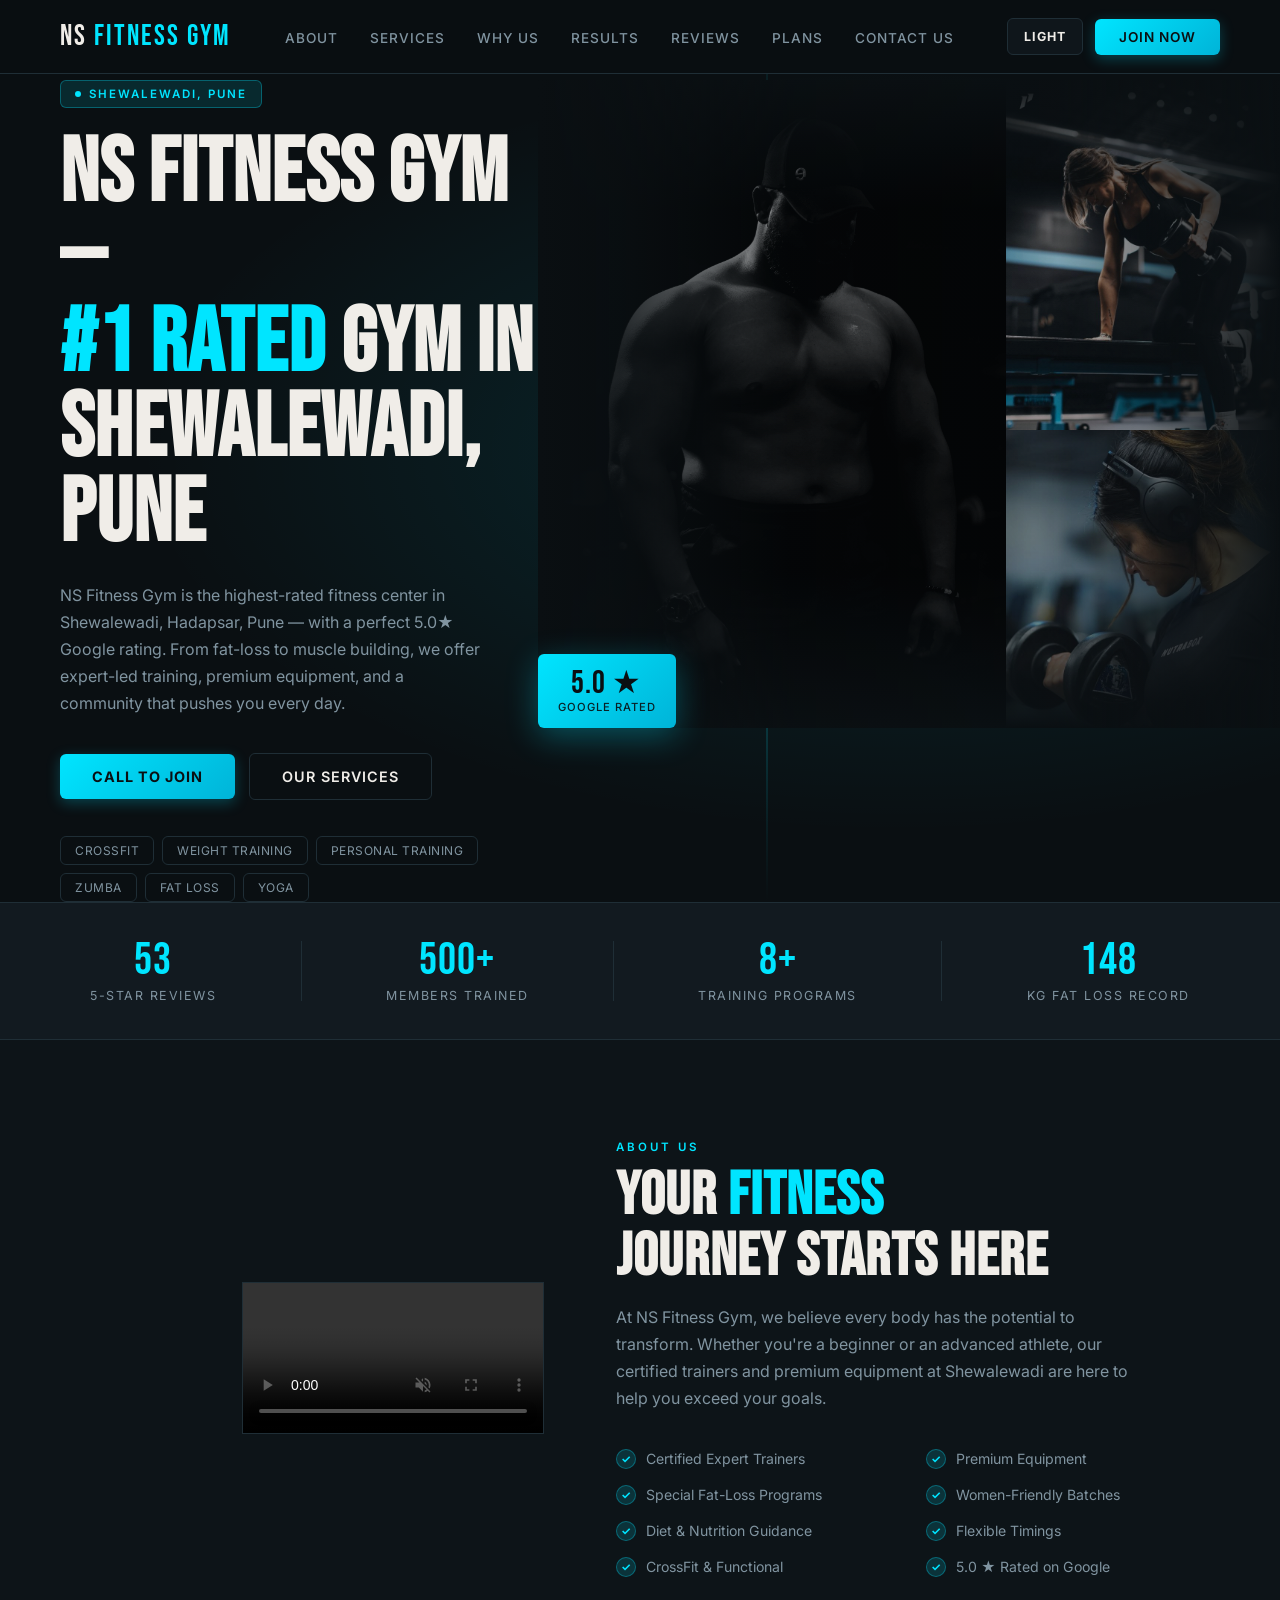
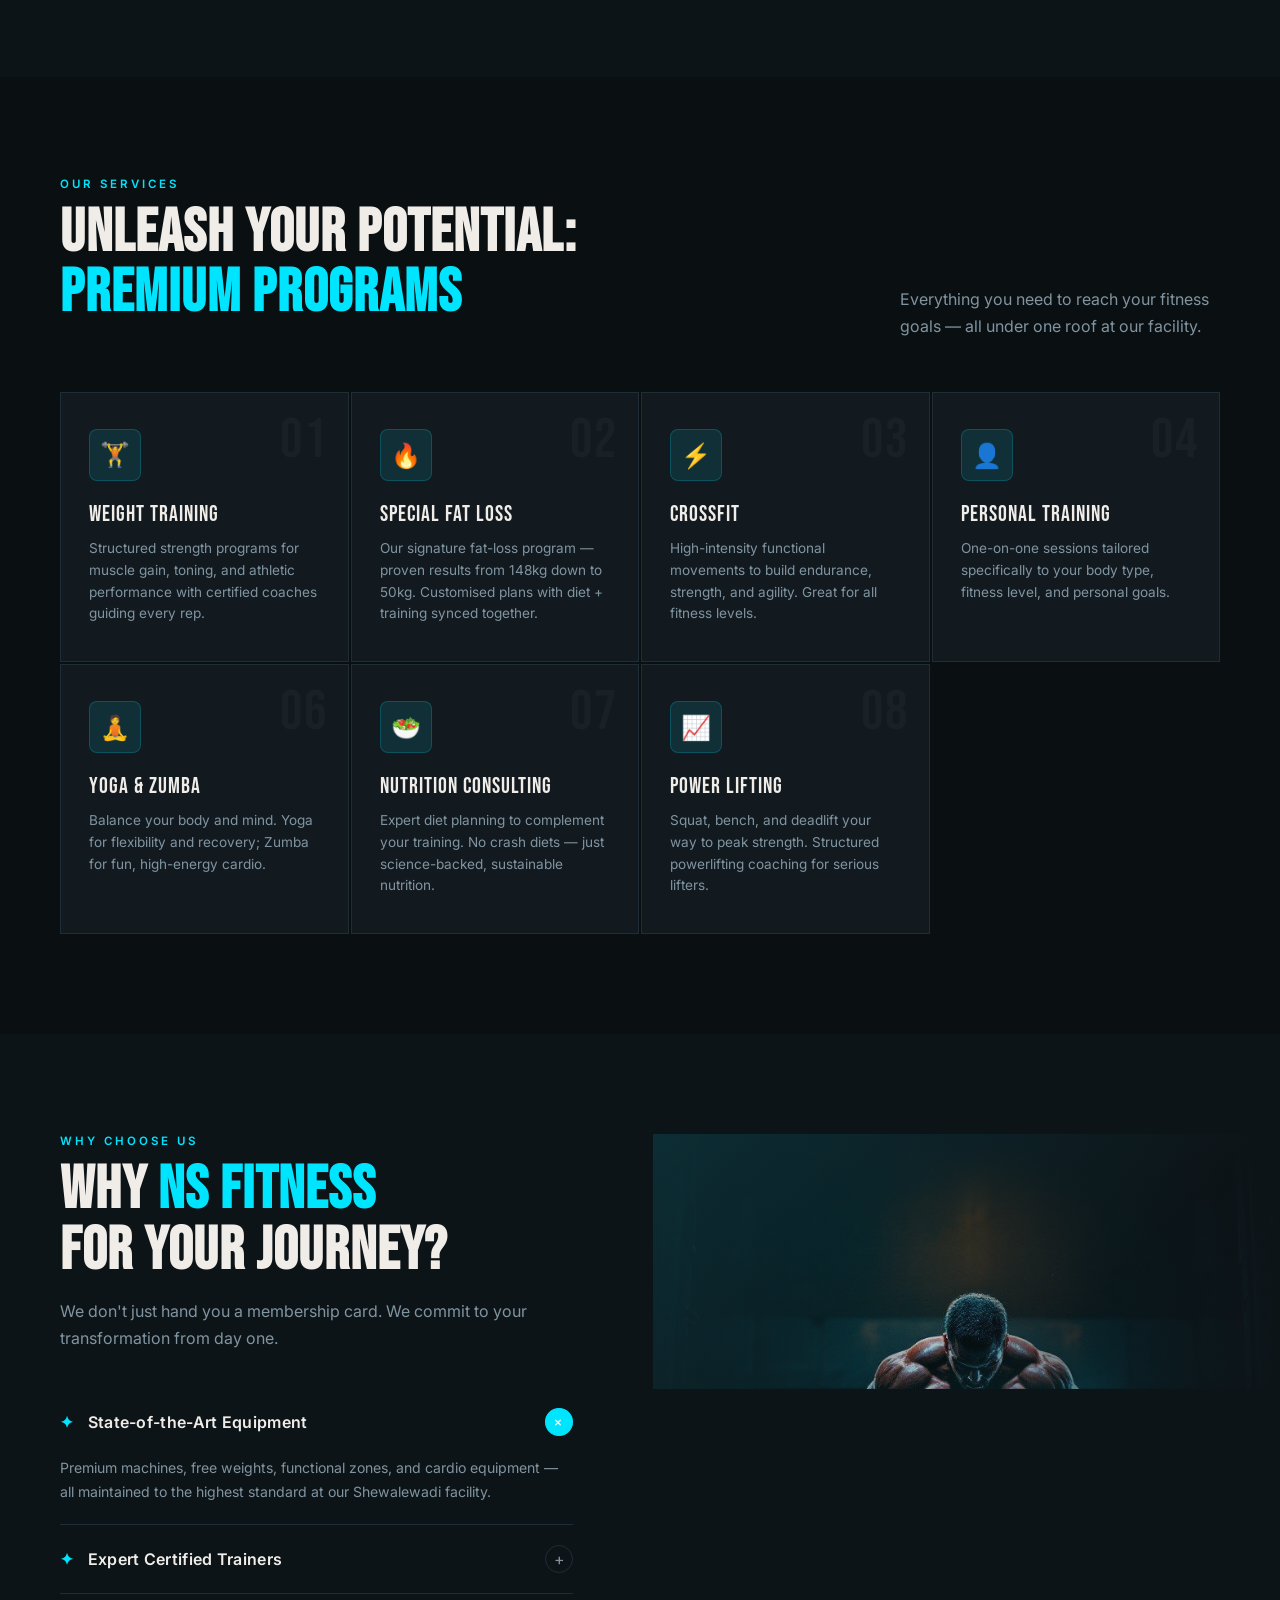
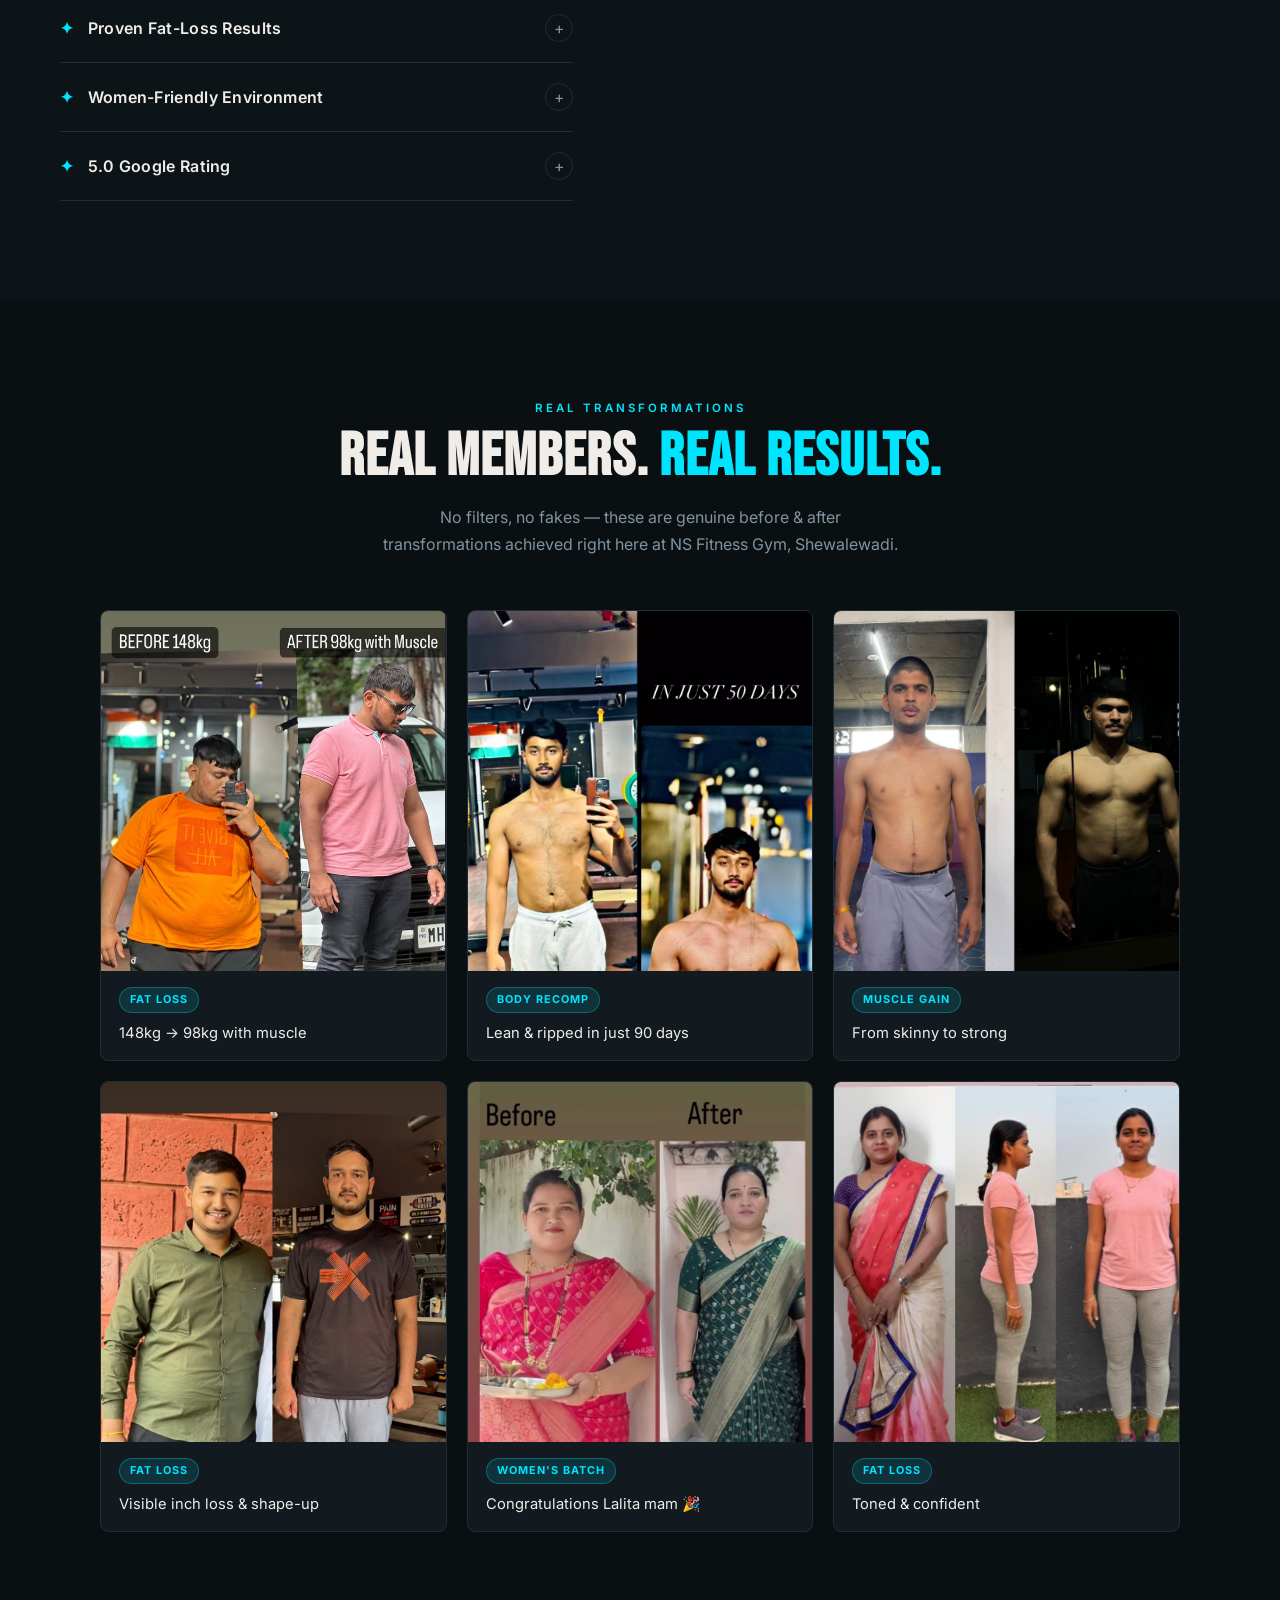
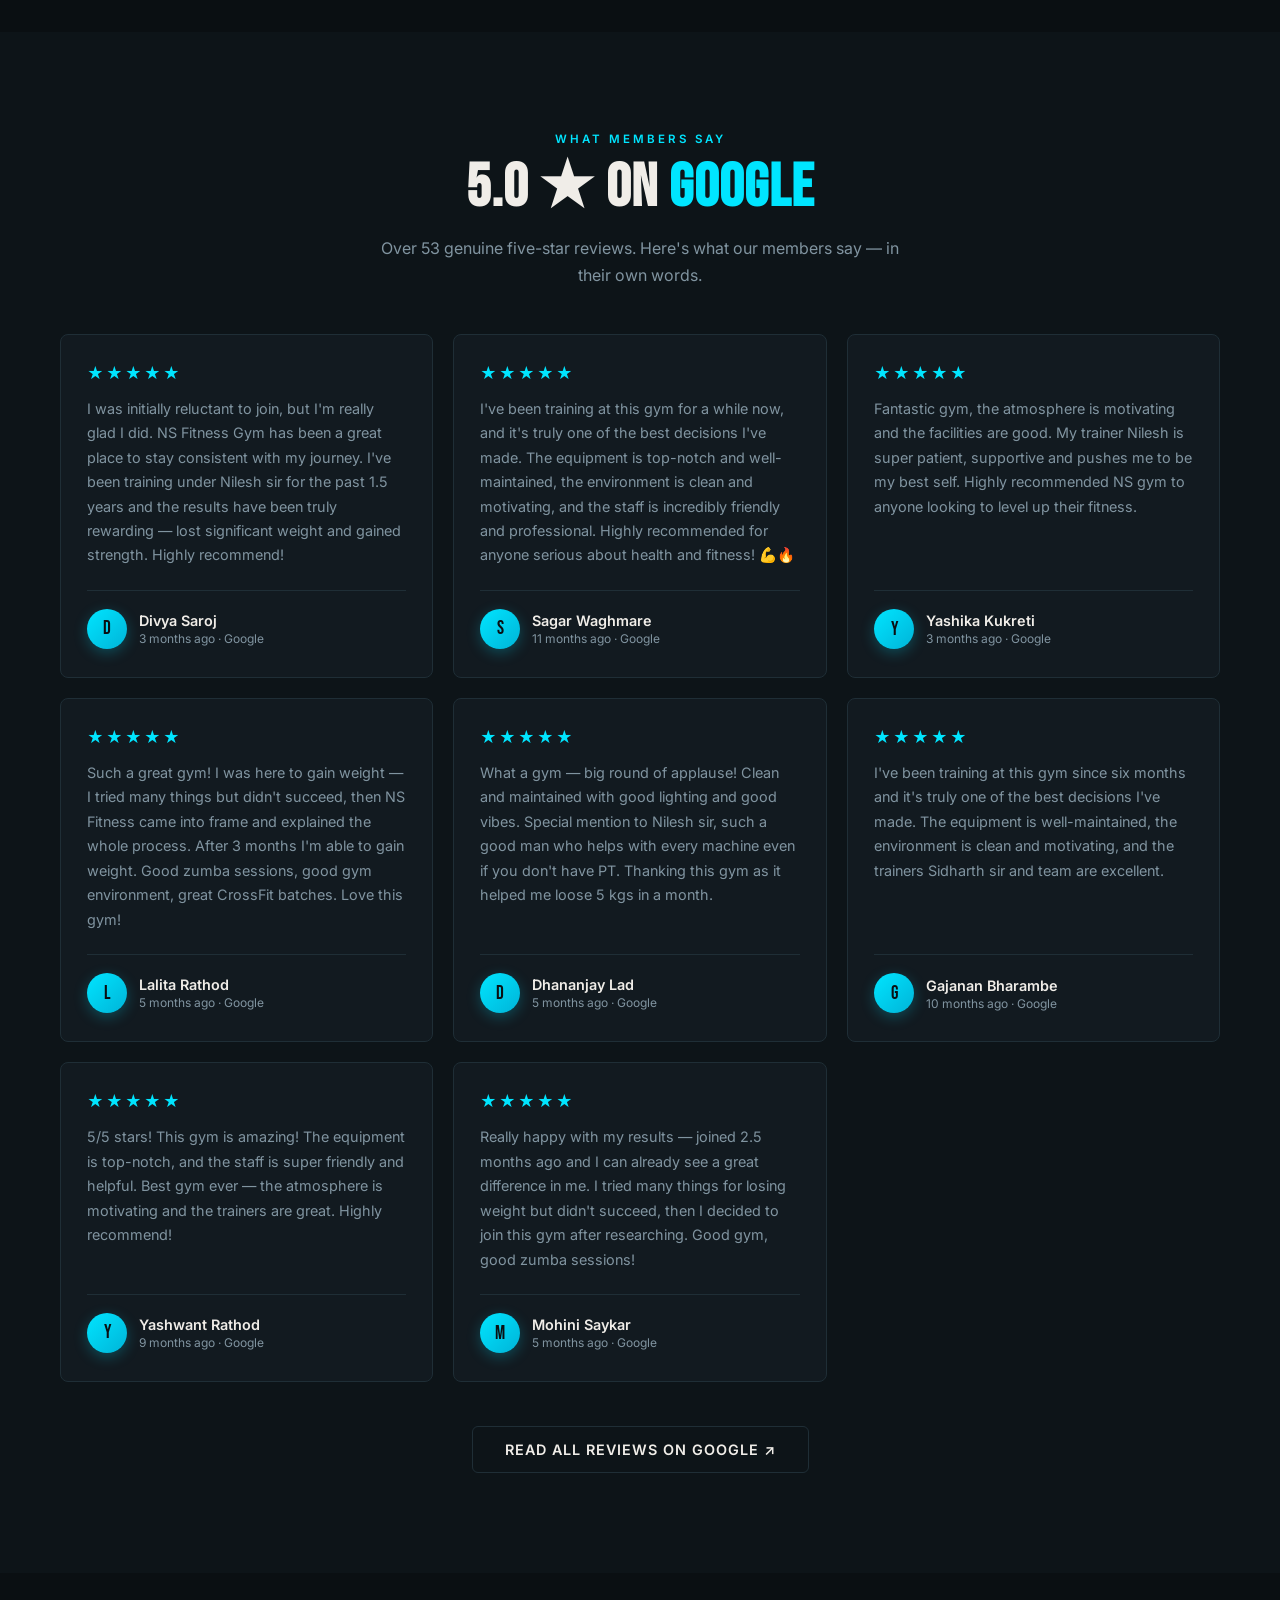
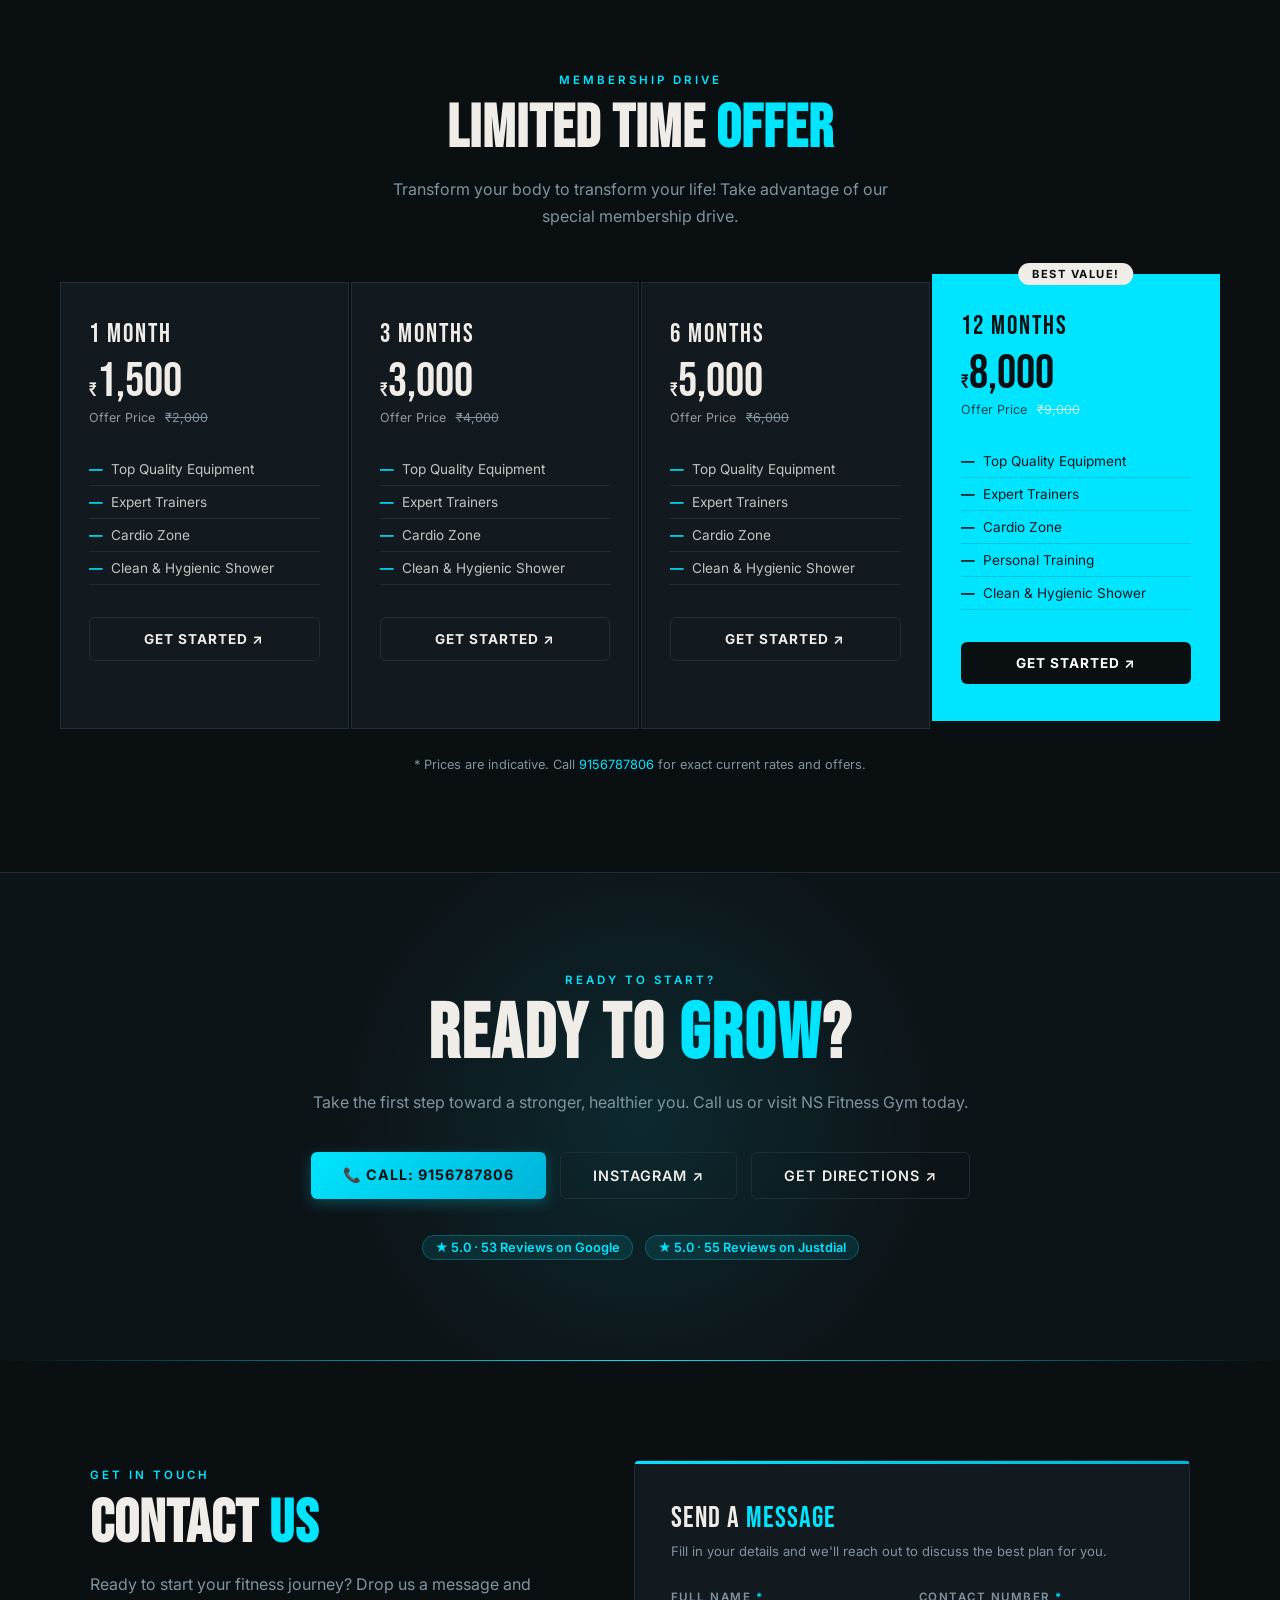
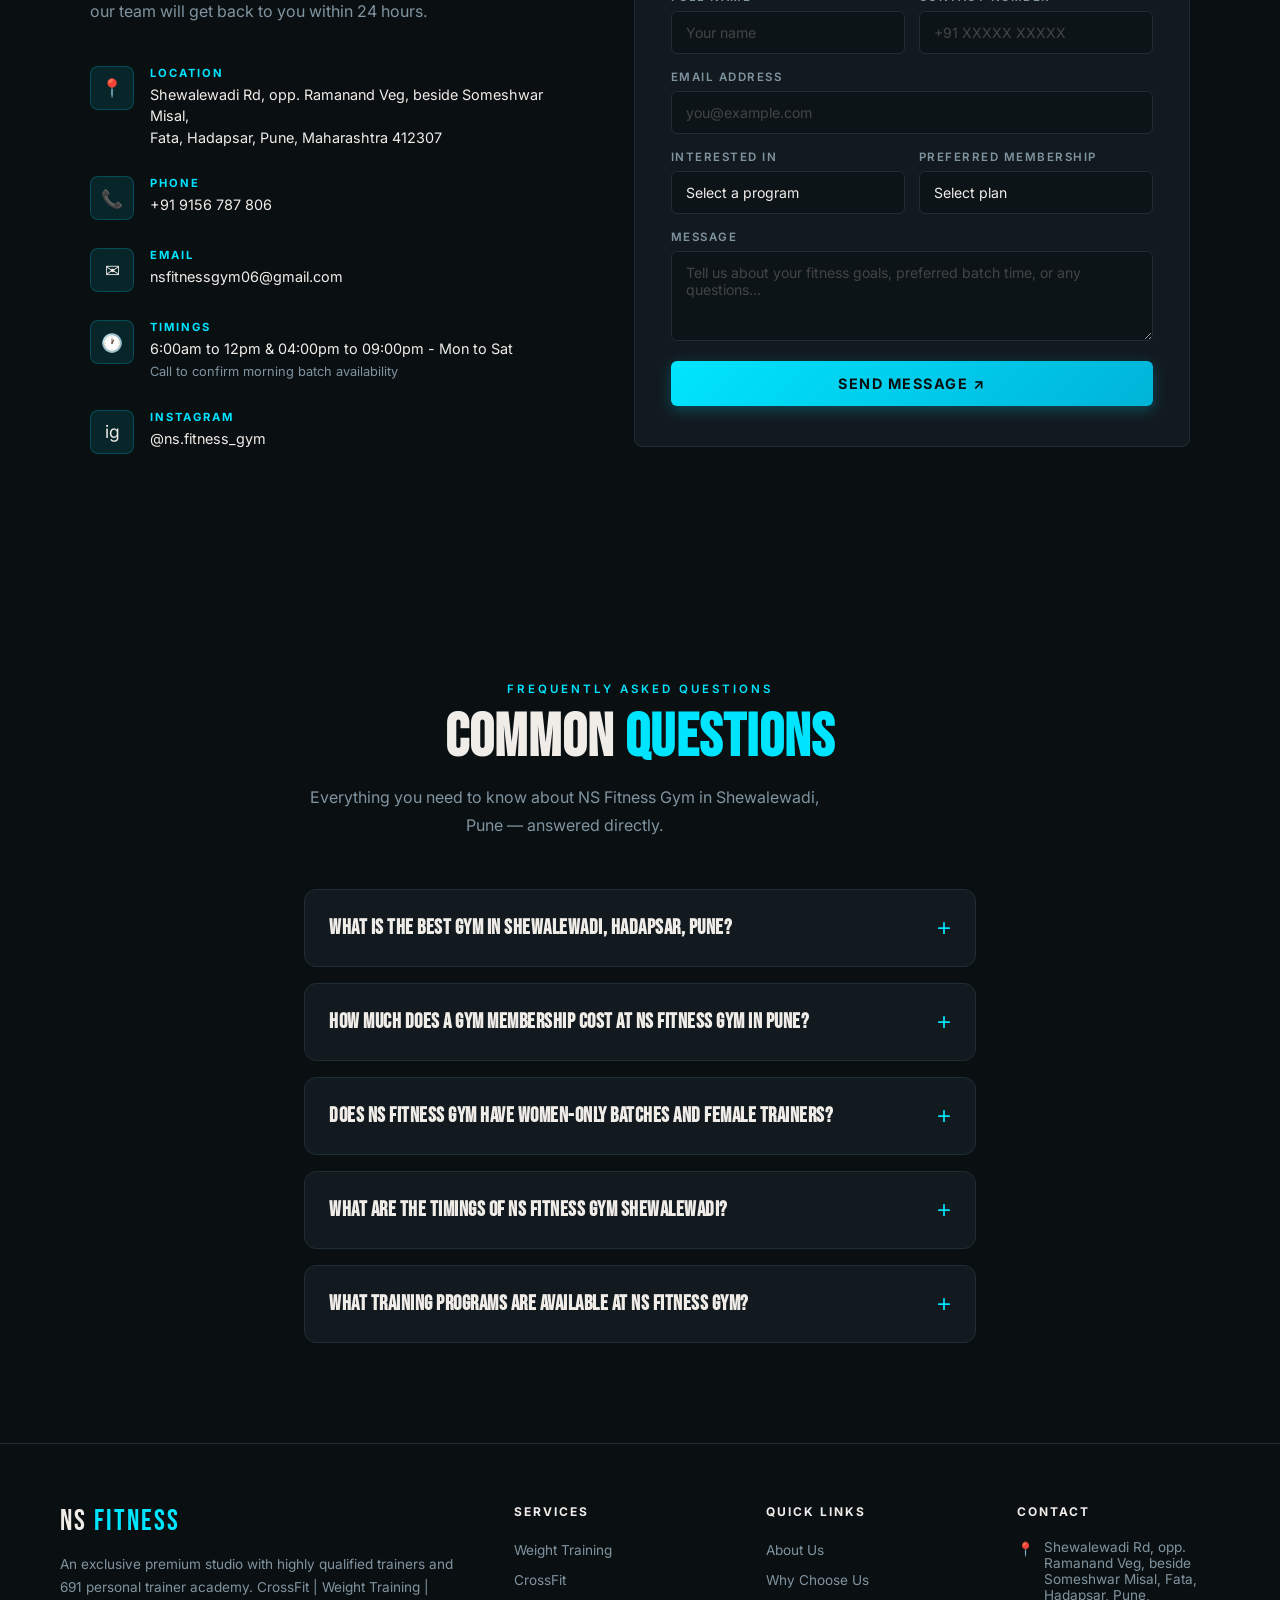
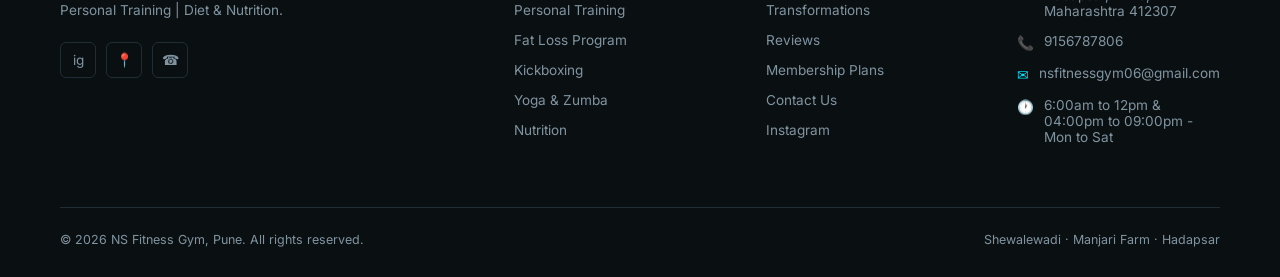
==== commit 34b3d945: "update the code" ====
--- a/index.html
+++ b/index.html
@@ -6,22 +6,28 @@
   <meta name="viewport" content="width=device-width, initial-scale=1.0">
 
   <!-- ═══ PRIMARY SEO META ═══ -->
-  <title>NS Fitness Gym Shewalewadi, Pune | #1 Rated Gym in Hadapsar — CrossFit, Weight Training &amp; Fat Loss</title>
+  <title>NS Fitness Gym Shewalewadi &amp; Manjari | #1 Rated Gym in Hadapsar</title>
   <meta name="description"
-    content="NS Fitness Gym is the highest-rated gym in Shewalewadi, Hadapsar, Pune with a perfect 5.0★ Google rating (53+ reviews). We offer CrossFit, Weight Training, Personal Training, Fat Loss Programs, Yoga &amp; Zumba with certified trainers. Membership starts at ₹1,500/month. Call +91 9156787806.">
+    content="NS Fitness Gym is the highest-rated gym in Shewalewadi &amp; Manjari Budruk, Pune with a 5.0★ Google rating. We offer CrossFit, Weight Training, Personal Training, and Fat Loss Programs.">
   <meta name="keywords"
-    content="NS Fitness Gym, gym in Shewalewadi, best gym Hadapsar, gym near me Pune, CrossFit Pune, personal training Hadapsar, fat loss gym Pune, yoga classes Shewalewadi, Zumba Pune, weight training Manjari, women friendly gym Pune, gym Fata Hadapsar, fitness center Shewalewadi Pune">
+    content="NS Fitness Gym, gym in Shewalewadi, gym in Manjari Budruk, best gym Hadapsar, gym near me Pune, CrossFit Pune, personal training Hadapsar, fat loss gym Pune, yoga classes Shewalewadi, Zumba Pune, weight training Manjari Budruk, women friendly gym Pune, gym Fata Hadapsar, fitness center Shewalewadi Pune">
   <meta name="author" content="NS Fitness Gym">
   <meta name="robots" content="index, follow, max-snippet:-1, max-image-preview:large, max-video-preview:-1">
   <meta name="geo.region" content="IN-MH">
-  <meta name="geo.placename" content="Shewalewadi, Hadapsar, Pune">
+  <meta name="geo.placename" content="Shewalewadi, Manjari Budruk, Hadapsar, Pune">
   <meta name="geo.position" content="18.4826;73.9576">
   <meta name="ICBM" content="18.4826, 73.9576">
 
+  <!-- ═══ FAVICON & SEARCH RESULTS LOGO ═══ -->
+  <!-- This is what makes your logo appear next to your website in Google Search results -->
+  <link rel="icon" type="image/png" href="img/favicon.png">
+  <link rel="apple-touch-icon" href="img/favicon.png">
+  
   <!-- ═══ OPEN GRAPH (Facebook, LinkedIn, AI Scrapers) ═══ -->
   <meta property="og:type" content="business.business">
   <meta property="og:url" content="https://nsfitnessgym.in/">
-  <meta property="og:title" content="NS Fitness Gym — Best Gym in Shewalewadi, Hadapsar, Pune | 5.0★ Google Rated">
+  <meta property="og:title"
+    content="NS Fitness Gym — Best Gym in Shewalewadi, Hadapsar, Manjari Pune | 5.0★ Google Rated">
   <meta property="og:description"
     content="NS Fitness Gym is the top-rated fitness center in Shewalewadi, Pune. Offering CrossFit, personal training, fat loss programs, yoga &amp; zumba. 53+ five-star Google reviews. Memberships from ₹1,500/month.">
   <meta property="og:image" content="https://nsfitnessgym.in/img/Hero-1_new.JPEG">
@@ -30,7 +36,8 @@
   <meta property="og:image:alt" content="NS Fitness Gym premium training facility in Shewalewadi Pune">
   <meta property="og:locale" content="en_IN">
   <meta property="og:site_name" content="NS Fitness Gym">
-  <meta property="business:contact_data:street_address" content="Shewalewadi Rd, opp. Ramanand Veg, beside Someshwar Misal, Fata">
+  <meta property="business:contact_data:street_address"
+    content="Shewalewadi Rd, opp. Ramanand Veg, beside Someshwar Misal, Fata">
   <meta property="business:contact_data:locality" content="Hadapsar, Pune">
   <meta property="business:contact_data:region" content="Maharashtra">
   <meta property="business:contact_data:postal_code" content="412307">
@@ -51,7 +58,8 @@
   <!-- ═══ PERFORMANCE: Preconnect to external origins ═══ -->
   <link rel="preconnect" href="https://fonts.googleapis.com">
   <link rel="preconnect" href="https://fonts.gstatic.com" crossorigin>
-  <link href="https://fonts.googleapis.com/css2?family=Bebas+Neue&amp;family=Inter:wght@300;400;500;600;700&amp;display=swap"
+  <link
+    href="https://fonts.googleapis.com/css2?family=Bebas+Neue&amp;family=Inter:wght@300;400;500;600;700&amp;display=swap"
     rel="stylesheet">
 
   <!-- Inline theme init: must run before render to prevent flash of wrong theme -->
@@ -270,697 +278,742 @@
 
   <!-- SEMANTIC HEADER: wraps navigation for proper document outline -->
   <header>
-  <!-- NAV -->
-  <nav>
-    <div class="nav-logo">NS <span>FITNESS GYM</span></div>
-    <ul class="nav-links">
-      <li><a href="#about">About</a></li>
-      <li><a href="#services">Services</a></li>
-      <li><a href="#why">Why Us</a></li>
-      <li><a href="#results">Results</a></li>
-      <li><a href="#reviews">Reviews</a></li>
-      <li><a href="#pricing">Plans</a></li>
-      <li><a href="#contact-form">Contact Us</a></li>
-    </ul>
-    <div class="nav-actions">
-      <button class="theme-toggle" type="button" id="themeToggle"
-        aria-label="Toggle light and dark theme">Light</button>
-      <button class="nav-cta" onclick="document.getElementById('contact').scrollIntoView({behavior:'smooth'})">Join
-        Now</button>
-    </div>
-  </nav>
+    <!-- NAV -->
+    <nav>
+      <div class="nav-logo">NS <span>FITNESS GYM</span></div>
+      <ul class="nav-links">
+        <li><a href="#about">About</a></li>
+        <li><a href="#services">Services</a></li>
+        <li><a href="#why">Why Us</a></li>
+        <li><a href="#results">Results</a></li>
+        <li><a href="#reviews">Reviews</a></li>
+        <li><a href="#pricing">Plans</a></li>
+        <li><a href="#contact-form">Contact Us</a></li>
+      </ul>
+      <div class="nav-actions">
+        <button class="theme-toggle" type="button" id="themeToggle"
+          aria-label="Toggle light and dark theme">Light</button>
+        <button class="nav-cta" onclick="document.getElementById('contact').scrollIntoView({behavior:'smooth'})">Join
+          Now</button>
+      </div>
+    </nav>
   </header>
 
   <!-- SEMANTIC MAIN CONTENT -->
   <main>
 
-  <!-- HERO -->
-  <section class="hero" id="home">
-    <div class="hero-left">
-      <div class="hero-eyebrow">Shewalewadi, Pune</div>
-      <h1 class="hero-title">
-        NS FITNESS GYM —<br>
-        <span class="accent">#1 RATED</span> GYM IN<br>
-        SHEWALEWADI, PUNE
-      </h1>
-      <p class="hero-desc">
-        NS Fitness Gym is the highest-rated fitness center in Shewalewadi, Hadapsar, Pune — with a perfect 5.0★ Google rating. From fat-loss to muscle building, we offer expert-led training, premium equipment, and a community that pushes you every day.
-      </p>
-      <div class="hero-actions">
-        <a href="tel:9156787806" class="btn-primary">Call to Join</a>
-        <a href="#services" class="btn-outline">Our Services</a>
-      </div>
-      <div class="hero-tags">
-        <span class="tag">CrossFit</span>
-        <span class="tag">Weight Training</span>
-        <span class="tag">Personal Training</span>
-        <span class="tag">Zumba</span>
-        <span class="tag">Fat Loss</span>
-        <span class="tag">Yoga</span>
+    <!-- HERO -->
+    <section class="hero" id="home">
+      <div class="hero-left">
+        <div class="hero-eyebrow">Shewalewadi, Pune</div>
+        <h1 class="hero-title">
+          NS FITNESS GYM —<br>
+          <span class="accent">#1 RATED</span> GYM IN<br>
+          SHEWALEWADI, PUNE
+        </h1>
+        <p class="hero-desc">
+          NS Fitness Gym is the highest-rated fitness center in Shewalewadi, Hadapsar, Pune — with a perfect 5.0★ Google
+          rating. From fat-loss to muscle building, we offer expert-led training, premium equipment, and a community
+          that pushes you every day.
+        </p>
+        <div class="hero-actions">
+          <a href="tel:9156787806" class="btn-primary">Call to Join</a>
+          <a href="#services" class="btn-outline">Our Services</a>
+        </div>
+        <div class="hero-tags">
+          <span class="tag">CrossFit</span>
+          <span class="tag">Weight Training</span>
+          <span class="tag">Personal Training</span>
+          <span class="tag">Zumba</span>
+          <span class="tag">Fat Loss</span>
+          <span class="tag">Yoga</span>
+        </div>
+      </div>
+
+      <div class="hero-right">
+        <div class="hero-img-wrap">
+          <div class="hero-grid">
+            <div class="hero-img-cell">
+              <img src="img/Hero-1_new.JPEG"
+                alt="Members training at NS Fitness Gym premium facility in Shewalewadi Pune" width="400" height="300">
+            </div>
+            <div class="hero-img-cell">
+              <img src="img/Hero2.jpg" alt="Weight training and CrossFit zone at NS Fitness Gym Hadapsar Pune"
+                width="400" height="300">
+            </div>
+            <div class="hero-img-cell">
+              <img src="img/Img3.jpg" alt="Premium gym equipment and cardio zone at NS Fitness Shewalewadi" width="400"
+                height="300">
+            </div>
+          </div>
+          <div class="hero-badge">
+            <div class="big">5.0 ★</div>
+            <div class="small">Google Rated</div>
+          </div>
+        </div>
+      </div>
+    </section>
+
+    <!-- STATS BAR -->
+    <div class="stats-bar">
+      <div class="stat-item">
+        <div class="stat-num" data-target="53">0</div>
+        <div class="stat-label">5-Star Reviews</div>
+      </div>
+      <div class="stat-divider"></div>
+      <div class="stat-item">
+        <div class="stat-num" data-target="500">0+</div>
+        <div class="stat-label">Members Trained</div>
+      </div>
+      <div class="stat-divider"></div>
+      <div class="stat-item">
+        <div class="stat-num" data-target="8">0+</div>
+        <div class="stat-label">Training Programs</div>
+      </div>
+      <div class="stat-divider"></div>
+      <div class="stat-item">
+        <div class="stat-num" data-target="148">0</div>
+        <div class="stat-label">kg Fat Loss Record</div>
       </div>
     </div>
 
-    <div class="hero-right">
-      <div class="hero-img-wrap">
-        <div class="hero-grid">
-          <div class="hero-img-cell">
-            <img src="img/Hero-1_new.JPEG" alt="Members training at NS Fitness Gym premium facility in Shewalewadi Pune" width="400" height="300">
-          </div>
-          <div class="hero-img-cell">
-            <img src="img/Hero2.jpg" alt="Weight training and CrossFit zone at NS Fitness Gym Hadapsar Pune" width="400" height="300">
-          </div>
-          <div class="hero-img-cell">
-            <img src="img/Img3.jpg" alt="Premium gym equipment and cardio zone at NS Fitness Shewalewadi" width="400" height="300">
-          </div>
-        </div>
-        <div class="hero-badge">
-          <div class="big">5.0 ★</div>
-          <div class="small">Google Rated</div>
-        </div>
-      </div>
-    </div>
-  </section>
-
-  <!-- STATS BAR -->
-  <div class="stats-bar">
-    <div class="stat-item">
-      <div class="stat-num" data-target="53">0</div>
-      <div class="stat-label">5-Star Reviews</div>
-    </div>
-    <div class="stat-divider"></div>
-    <div class="stat-item">
-      <div class="stat-num" data-target="500">0+</div>
-      <div class="stat-label">Members Trained</div>
-    </div>
-    <div class="stat-divider"></div>
-    <div class="stat-item">
-      <div class="stat-num" data-target="8">0+</div>
-      <div class="stat-label">Training Programs</div>
-    </div>
-    <div class="stat-divider"></div>
-    <div class="stat-item">
-      <div class="stat-num" data-target="148">0</div>
-      <div class="stat-label">kg Fat Loss Record</div>
-    </div>
-  </div>
-
-  <!-- ABOUT -->
-  <section class="about" id="about">
-    <div class="about-inner">
-      <div class="about-img-wrap">
-        <video class="about-video" controls autoplay muted loop preload="metadata" playsinline>
-          <source src="img/Video-906.mp4" type="video/mp4">
-          Your browser does not support the video tag.
-        </video>
-      </div>
-      <div>
-        <div class="section-eyebrow">About Us</div>
-        <h2 class="section-title">YOUR <span class="accent">FITNESS</span><br>JOURNEY STARTS HERE</h2>
-        <p class="section-subtitle">
-          At NS Fitness Gym, we believe every body has the potential to transform. Whether you're a beginner or an
-          advanced athlete, our certified trainers and premium equipment at Shewalewadi are here to help you exceed your
-          goals.
+    <!-- ABOUT -->
+    <section class="about" id="about">
+      <div class="about-inner">
+        <div class="about-img-wrap">
+          <video class="about-video" controls autoplay muted loop preload="metadata" playsinline>
+            <source src="img/Video-906.mp4" type="video/mp4">
+            Your browser does not support the video tag.
+          </video>
+        </div>
+        <div>
+          <div class="section-eyebrow">About Us</div>
+          <h2 class="section-title">YOUR <span class="accent">FITNESS</span><br>JOURNEY STARTS HERE</h2>
+          <p class="section-subtitle">
+            At NS Fitness Gym, we believe every body has the potential to transform. Whether you're a beginner or an
+            advanced athlete, our certified trainers and premium equipment at Shewalewadi are here to help you exceed
+            your
+            goals.
+          </p>
+          <div class="about-features">
+            <div class="about-feat">Certified Expert Trainers</div>
+            <div class="about-feat">Premium Equipment</div>
+            <div class="about-feat">Special Fat-Loss Programs</div>
+            <div class="about-feat">Women-Friendly Batches</div>
+            <div class="about-feat">Diet &amp; Nutrition Guidance</div>
+            <div class="about-feat">Flexible Timings</div>
+            <div class="about-feat">CrossFit &amp; Functional</div>
+            <div class="about-feat">5.0 ★ Rated on Google</div>
+          </div>
+        </div>
+      </div>
+    </section>
+
+    <!-- SERVICES -->
+    <section class="services" id="services">
+      <div class="services-header">
+        <div>
+          <div class="section-eyebrow">Our Services</div>
+          <h2 class="section-title">UNLEASH YOUR POTENTIAL:<br><span class="accent">PREMIUM PROGRAMS</span></h2>
+        </div>
+        <p class="section-subtitle" style="max-width:320px;">Everything you need to reach your fitness goals — all under
+          one roof at our facility.</p>
+      </div>
+      <div class="services-grid">
+        <div class="service-card fade-up">
+          <div class="service-icon">🏋️</div>
+          <div class="service-name">Weight Training</div>
+          <p class="service-desc">Structured strength programs for muscle gain, toning, and athletic performance with
+            certified coaches guiding every rep.</p>
+          <div class="service-num">01</div>
+        </div>
+        <div class="service-card fade-up">
+          <div class="service-icon">🔥</div>
+          <div class="service-name">Special Fat Loss</div>
+          <p class="service-desc">Our signature fat-loss program — proven results from 148kg down to 50kg. Customised
+            plans with diet + training synced together.</p>
+          <div class="service-num">02</div>
+        </div>
+        <div class="service-card fade-up">
+          <div class="service-icon">⚡</div>
+          <div class="service-name">CrossFit</div>
+          <p class="service-desc">High-intensity functional movements to build endurance, strength, and agility. Great
+            for
+            all fitness levels.</p>
+          <div class="service-num">03</div>
+        </div>
+        <div class="service-card fade-up">
+          <div class="service-icon">👤</div>
+          <div class="service-name">Personal Training</div>
+          <p class="service-desc">One-on-one sessions tailored specifically to your body type, fitness level, and
+            personal
+            goals.</p>
+          <div class="service-num">04</div>
+        </div>
+        <div class="service-card fade-up">
+          <div class="service-icon">🧘</div>
+          <div class="service-name">Yoga &amp; Zumba</div>
+          <p class="service-desc">Balance your body and mind. Yoga for flexibility and recovery; Zumba for fun,
+            high-energy cardio.</p>
+          <div class="service-num">06</div>
+        </div>
+        <div class="service-card fade-up">
+          <div class="service-icon">🥗</div>
+          <div class="service-name">Nutrition Consulting</div>
+          <p class="service-desc">Expert diet planning to complement your training. No crash diets — just
+            science-backed,
+            sustainable nutrition.</p>
+          <div class="service-num">07</div>
+        </div>
+        <div class="service-card fade-up">
+          <div class="service-icon">📈</div>
+          <div class="service-name">Power Lifting</div>
+          <p class="service-desc">Squat, bench, and deadlift your way to peak strength. Structured powerlifting coaching
+            for serious lifters.</p>
+          <div class="service-num">08</div>
+        </div>
+      </div>
+    </section>
+
+    <!-- WHY US -->
+    <section class="why" id="why">
+      <div class="why-inner">
+        <div class="why-content">
+          <div class="section-eyebrow">Why Choose Us</div>
+          <h2 class="section-title">WHY <span class="accent">NS FITNESS</span><br>FOR YOUR JOURNEY?</h2>
+          <p class="section-subtitle">We don't just hand you a membership card. We commit to your transformation from
+            day
+            one.</p>
+          <div class="accordion">
+            <div class="acc-item open">
+              <div class="acc-head" onclick="toggleAcc(this)">
+                <div class="acc-head-text"><span>✦</span> State-of-the-Art Equipment</div>
+                <div class="acc-icon">+</div>
+              </div>
+              <div class="acc-body">Premium machines, free weights, functional zones, and cardio equipment — all
+                maintained to the highest standard at our Shewalewadi facility.</div>
+            </div>
+            <div class="acc-item">
+              <div class="acc-head" onclick="toggleAcc(this)">
+                <div class="acc-head-text"><span>✦</span> Expert Certified Trainers</div>
+                <div class="acc-icon">+</div>
+              </div>
+              <div class="acc-body">Our trainers are certified professionals who track your progress, adjust your plan,
+                and push you to be better — with science, not guesswork. Every trainer specialises across CrossFit,
+                Yoga,
+                Nutrition, and Strength.</div>
+            </div>
+            <div class="acc-item">
+              <div class="acc-head" onclick="toggleAcc(this)">
+                <div class="acc-head-text"><span>✦</span> Proven Fat-Loss Results</div>
+                <div class="acc-icon">+</div>
+              </div>
+              <div class="acc-body">Real transformations from real members. Our special fat-loss program has helped
+                members drop from 148kg to 50kg with a sustainable, science-backed approach combining training and diet.
+              </div>
+            </div>
+            <div class="acc-item">
+              <div class="acc-head" onclick="toggleAcc(this)">
+                <div class="acc-head-text"><span>✦</span> Women-Friendly Environment</div>
+                <div class="acc-icon">+</div>
+              </div>
+              <div class="acc-body">Dedicated women's batches, female trainers, and a welcoming, judgment-free
+                environment. NS Fitness Gym is one of Pune's top-rated women's gyms.</div>
+            </div>
+            <div class="acc-item">
+              <div class="acc-head" onclick="toggleAcc(this)">
+                <div class="acc-head-text"><span>✦</span> 5.0 Google Rating</div>
+                <div class="acc-icon">+</div>
+              </div>
+              <div class="acc-body">Over 53 genuine five-star reviews on Google, and a 5.0 rating on Justdial with 55
+                reviews. The results speak for themselves — and so do our members.</div>
+            </div>
+          </div>
+        </div>
+        <div class="why-img" aria-hidden="true"></div>
+      </div>
+    </section>
+
+    <!-- REAL RESULTS -->
+    <section class="results" id="results">
+      <div class="results-header">
+        <div class="section-eyebrow">Real Transformations</div>
+        <h2 class="section-title">REAL MEMBERS. <span class="accent">REAL RESULTS.</span></h2>
+        <p class="section-subtitle">No filters, no fakes — these are genuine before &amp; after transformations achieved
+          right here at NS Fitness Gym, Shewalewadi.</p>
+      </div>
+      <div class="results-grid">
+        <figure class="result-card fade-up">
+          <img src="img/Reviews/result-1.png"
+            alt="NS Fitness Gym Pune member body transformation: 148kg to 98kg fat loss with muscle gain at Shewalewadi gym"
+            loading="lazy" width="400" height="400">
+          <figcaption><span class="result-tag">Fat Loss</span> 148kg → 98kg with muscle</figcaption>
+        </figure>
+        <figure class="result-card fade-up">
+          <img src="img/Reviews/result-3.png"
+            alt="90-day body recomposition transformation at NS Fitness Gym Shewalewadi Pune" loading="lazy" width="400"
+            height="400">
+          <figcaption><span class="result-tag">Body Recomp</span> Lean &amp; ripped in just 90 days</figcaption>
+        </figure>
+        <figure class="result-card fade-up">
+          <img src="img/Reviews/result-2.png"
+            alt="Muscle gain transformation with personal training at NS Fitness Gym Hadapsar Pune" loading="lazy"
+            width="400" height="400">
+          <figcaption><span class="result-tag">Muscle Gain</span> From skinny to strong</figcaption>
+        </figure>
+        <figure class="result-card fade-up">
+          <img src="img/Reviews/result-5.png"
+            alt="Visible inch loss and body shaping result at NS Fitness Gym Shewalewadi" loading="lazy" width="400"
+            height="400">
+          <figcaption><span class="result-tag">Fat Loss</span> Visible inch loss &amp; shape-up</figcaption>
+        </figure>
+        <figure class="result-card fade-up">
+          <img src="img/Reviews/result-4.png"
+            alt="Women's batch weight loss success story at NS Fitness Gym Pune — Lalita's transformation"
+            loading="lazy" width="400" height="400">
+          <figcaption><span class="result-tag">Women's Batch</span> Congratulations Lalita mam 🎉</figcaption>
+        </figure>
+        <figure class="result-card fade-up">
+          <img src="img/Reviews/result-6.png"
+            alt="Female fat loss and toning transformation at NS Fitness women-friendly gym Shewalewadi Pune"
+            loading="lazy" width="400" height="400">
+          <figcaption><span class="result-tag">Fat Loss</span> Toned &amp; confident</figcaption>
+        </figure>
+      </div>
+    </section>
+
+    <!-- REVIEWS -->
+    <section class="reviews" id="reviews">
+      <div class="reviews-header">
+        <div class="section-eyebrow">What Members Say</div>
+        <h2 class="section-title">5.0 ★ ON <span class="accent">GOOGLE</span></h2>
+        <p class="section-subtitle">Over 53 genuine five-star reviews. Here's what our members say — in their own words.
         </p>
-        <div class="about-features">
-          <div class="about-feat">Certified Expert Trainers</div>
-          <div class="about-feat">Premium Equipment</div>
-          <div class="about-feat">Special Fat-Loss Programs</div>
-          <div class="about-feat">Women-Friendly Batches</div>
-          <div class="about-feat">Diet &amp; Nutrition Guidance</div>
-          <div class="about-feat">Flexible Timings</div>
-          <div class="about-feat">CrossFit &amp; Functional</div>
-          <div class="about-feat">5.0 ★ Rated on Google</div>
-        </div>
-      </div>
-    </div>
-  </section>
-
-  <!-- SERVICES -->
-  <section class="services" id="services">
-    <div class="services-header">
-      <div>
-        <div class="section-eyebrow">Our Services</div>
-        <h2 class="section-title">UNLEASH YOUR POTENTIAL:<br><span class="accent">PREMIUM PROGRAMS</span></h2>
-      </div>
-      <p class="section-subtitle" style="max-width:320px;">Everything you need to reach your fitness goals — all under
-        one roof at our facility.</p>
-    </div>
-    <div class="services-grid">
-      <div class="service-card fade-up">
-        <div class="service-icon">🏋️</div>
-        <div class="service-name">Weight Training</div>
-        <p class="service-desc">Structured strength programs for muscle gain, toning, and athletic performance with
-          certified coaches guiding every rep.</p>
-        <div class="service-num">01</div>
-      </div>
-      <div class="service-card fade-up">
-        <div class="service-icon">🔥</div>
-        <div class="service-name">Special Fat Loss</div>
-        <p class="service-desc">Our signature fat-loss program — proven results from 148kg down to 50kg. Customised
-          plans with diet + training synced together.</p>
-        <div class="service-num">02</div>
-      </div>
-      <div class="service-card fade-up">
-        <div class="service-icon">⚡</div>
-        <div class="service-name">CrossFit</div>
-        <p class="service-desc">High-intensity functional movements to build endurance, strength, and agility. Great for
-          all fitness levels.</p>
-        <div class="service-num">03</div>
-      </div>
-      <div class="service-card fade-up">
-        <div class="service-icon">👤</div>
-        <div class="service-name">Personal Training</div>
-        <p class="service-desc">One-on-one sessions tailored specifically to your body type, fitness level, and personal
-          goals.</p>
-        <div class="service-num">04</div>
-      </div>
-      <div class="service-card fade-up">
-        <div class="service-icon">🧘</div>
-        <div class="service-name">Yoga &amp; Zumba</div>
-        <p class="service-desc">Balance your body and mind. Yoga for flexibility and recovery; Zumba for fun,
-          high-energy cardio.</p>
-        <div class="service-num">06</div>
-      </div>
-      <div class="service-card fade-up">
-        <div class="service-icon">🥗</div>
-        <div class="service-name">Nutrition Consulting</div>
-        <p class="service-desc">Expert diet planning to complement your training. No crash diets — just science-backed,
-          sustainable nutrition.</p>
-        <div class="service-num">07</div>
-      </div>
-      <div class="service-card fade-up">
-        <div class="service-icon">📈</div>
-        <div class="service-name">Power Lifting</div>
-        <p class="service-desc">Squat, bench, and deadlift your way to peak strength. Structured powerlifting coaching
-          for serious lifters.</p>
-        <div class="service-num">08</div>
-      </div>
-    </div>
-  </section>
-
-  <!-- WHY US -->
-  <section class="why" id="why">
-    <div class="why-inner">
-      <div class="why-content">
-        <div class="section-eyebrow">Why Choose Us</div>
-        <h2 class="section-title">WHY <span class="accent">NS FITNESS</span><br>FOR YOUR JOURNEY?</h2>
-        <p class="section-subtitle">We don't just hand you a membership card. We commit to your transformation from day
-          one.</p>
-        <div class="accordion">
-          <div class="acc-item open">
-            <div class="acc-head" onclick="toggleAcc(this)">
-              <div class="acc-head-text"><span>✦</span> State-of-the-Art Equipment</div>
-              <div class="acc-icon">+</div>
-            </div>
-            <div class="acc-body">Premium machines, free weights, functional zones, and cardio equipment — all
-              maintained to the highest standard at our Shewalewadi facility.</div>
-          </div>
-          <div class="acc-item">
-            <div class="acc-head" onclick="toggleAcc(this)">
-              <div class="acc-head-text"><span>✦</span> Expert Certified Trainers</div>
-              <div class="acc-icon">+</div>
-            </div>
-            <div class="acc-body">Our trainers are certified professionals who track your progress, adjust your plan,
-              and push you to be better — with science, not guesswork. Every trainer specialises across CrossFit, Yoga,
-              Nutrition, and Strength.</div>
-          </div>
-          <div class="acc-item">
-            <div class="acc-head" onclick="toggleAcc(this)">
-              <div class="acc-head-text"><span>✦</span> Proven Fat-Loss Results</div>
-              <div class="acc-icon">+</div>
-            </div>
-            <div class="acc-body">Real transformations from real members. Our special fat-loss program has helped
-              members drop from 148kg to 50kg with a sustainable, science-backed approach combining training and diet.
-            </div>
-          </div>
-          <div class="acc-item">
-            <div class="acc-head" onclick="toggleAcc(this)">
-              <div class="acc-head-text"><span>✦</span> Women-Friendly Environment</div>
-              <div class="acc-icon">+</div>
-            </div>
-            <div class="acc-body">Dedicated women's batches, female trainers, and a welcoming, judgment-free
-              environment. NS Fitness Gym is one of Pune's top-rated women's gyms.</div>
-          </div>
-          <div class="acc-item">
-            <div class="acc-head" onclick="toggleAcc(this)">
-              <div class="acc-head-text"><span>✦</span> 5.0 Google Rating</div>
-              <div class="acc-icon">+</div>
-            </div>
-            <div class="acc-body">Over 53 genuine five-star reviews on Google, and a 5.0 rating on Justdial with 55
-              reviews. The results speak for themselves — and so do our members.</div>
-          </div>
-        </div>
-      </div>
-      <div class="why-img" aria-hidden="true"></div>
-    </div>
-  </section>
-
-  <!-- REAL RESULTS -->
-  <section class="results" id="results">
-    <div class="results-header">
-      <div class="section-eyebrow">Real Transformations</div>
-      <h2 class="section-title">REAL MEMBERS. <span class="accent">REAL RESULTS.</span></h2>
-      <p class="section-subtitle">No filters, no fakes — these are genuine before &amp; after transformations achieved
-        right here at NS Fitness Gym, Shewalewadi.</p>
-    </div>
-    <div class="results-grid">
-      <figure class="result-card fade-up">
-        <img src="img/Reviews/result-1.png" alt="NS Fitness Gym Pune member body transformation: 148kg to 98kg fat loss with muscle gain at Shewalewadi gym"
-          loading="lazy" width="400" height="400">
-        <figcaption><span class="result-tag">Fat Loss</span> 148kg → 98kg with muscle</figcaption>
-      </figure>
-      <figure class="result-card fade-up">
-        <img src="img/Reviews/result-3.png" alt="90-day body recomposition transformation at NS Fitness Gym Shewalewadi Pune" loading="lazy" width="400" height="400">
-        <figcaption><span class="result-tag">Body Recomp</span> Lean &amp; ripped in just 90 days</figcaption>
-      </figure>
-      <figure class="result-card fade-up">
-        <img src="img/Reviews/result-2.png" alt="Muscle gain transformation with personal training at NS Fitness Gym Hadapsar Pune" loading="lazy" width="400" height="400">
-        <figcaption><span class="result-tag">Muscle Gain</span> From skinny to strong</figcaption>
-      </figure>
-      <figure class="result-card fade-up">
-        <img src="img/Reviews/result-5.png" alt="Visible inch loss and body shaping result at NS Fitness Gym Shewalewadi" loading="lazy" width="400" height="400">
-        <figcaption><span class="result-tag">Fat Loss</span> Visible inch loss &amp; shape-up</figcaption>
-      </figure>
-      <figure class="result-card fade-up">
-        <img src="img/Reviews/result-4.png" alt="Women's batch weight loss success story at NS Fitness Gym Pune — Lalita's transformation" loading="lazy" width="400" height="400">
-        <figcaption><span class="result-tag">Women's Batch</span> Congratulations Lalita mam 🎉</figcaption>
-      </figure>
-      <figure class="result-card fade-up">
-        <img src="img/Reviews/result-6.png" alt="Female fat loss and toning transformation at NS Fitness women-friendly gym Shewalewadi Pune" loading="lazy" width="400" height="400">
-        <figcaption><span class="result-tag">Fat Loss</span> Toned &amp; confident</figcaption>
-      </figure>
-    </div>
-  </section>
-
-  <!-- REVIEWS -->
-  <section class="reviews" id="reviews">
-    <div class="reviews-header">
-      <div class="section-eyebrow">What Members Say</div>
-      <h2 class="section-title">5.0 ★ ON <span class="accent">GOOGLE</span></h2>
-      <p class="section-subtitle">Over 53 genuine five-star reviews. Here's what our members say — in their own words.
-      </p>
-    </div>
-
-    <!-- All reviews grid -->
-    <div class="reviews-grid">
-      <div class="review-card fade-up">
-        <div class="review-stars">★★★★★</div>
-        <p class="review-body">I was initially reluctant to join, but I'm really glad I did. NS Fitness Gym has been a
-          great place to stay consistent with my journey. I've been training under Nilesh sir for the past 1.5 years and
-          the results have been truly rewarding — lost significant weight and gained strength. Highly recommend!</p>
-        <div class="review-author"><span class="review-avatar">D</span>
-          <div>
-            <div class="review-name">Divya Saroj</div>
-            <div class="review-date">3 months ago · Google</div>
-          </div>
-        </div>
-      </div>
-      <div class="review-card fade-up">
-        <div class="review-stars">★★★★★</div>
-        <p class="review-body">I've been training at this gym for a while now, and it's truly one of the best decisions
-          I've made. The equipment is top-notch and well-maintained, the environment is clean and motivating, and the
-          staff is incredibly friendly and professional. Highly recommended for anyone serious about health and fitness!
-          💪🔥</p>
-        <div class="review-author"><span class="review-avatar">S</span>
-          <div>
-            <div class="review-name">Sagar Waghmare</div>
-            <div class="review-date">11 months ago · Google</div>
-          </div>
-        </div>
-      </div>
-      <div class="review-card fade-up">
-        <div class="review-stars">★★★★★</div>
-        <p class="review-body">Fantastic gym, the atmosphere is motivating and the facilities are good. My trainer
-          Nilesh is super patient, supportive and pushes me to be my best self. Highly recommended NS gym to anyone
-          looking to level up their fitness.</p>
-        <div class="review-author"><span class="review-avatar">Y</span>
-          <div>
-            <div class="review-name">Yashika Kukreti</div>
-            <div class="review-date">3 months ago · Google</div>
-          </div>
-        </div>
-      </div>
-      <div class="review-card fade-up">
-        <div class="review-stars">★★★★★</div>
-        <p class="review-body">Such a great gym! I was here to gain weight — I tried many things but didn't succeed,
-          then NS Fitness came into frame and explained the whole process. After 3 months I'm able to gain weight. Good
-          zumba sessions, good gym environment, great CrossFit batches. Love this gym!</p>
-        <div class="review-author"><span class="review-avatar">L</span>
-          <div>
-            <div class="review-name">Lalita Rathod</div>
-            <div class="review-date">5 months ago · Google</div>
-          </div>
-        </div>
-      </div>
-      <div class="review-card fade-up">
-        <div class="review-stars">★★★★★</div>
-        <p class="review-body">What a gym — big round of applause! Clean and maintained with good lighting and good
-          vibes. Special mention to Nilesh sir, such a good man who helps with every machine even if you don't have PT.
-          Thanking this gym as it helped me loose 5 kgs in a month.</p>
-        <div class="review-author"><span class="review-avatar">D</span>
-          <div>
-            <div class="review-name">Dhananjay Lad</div>
-            <div class="review-date">5 months ago · Google</div>
-          </div>
-        </div>
-      </div>
-      <div class="review-card fade-up">
-        <div class="review-stars">★★★★★</div>
-        <p class="review-body">I've been training at this gym since six months and it's truly one of the best decisions
-          I've made. The equipment is well-maintained, the environment is clean and motivating, and the trainers
-          Sidharth sir and team are excellent.</p>
-        <div class="review-author"><span class="review-avatar">G</span>
-          <div>
-            <div class="review-name">Gajanan Bharambe</div>
-            <div class="review-date">10 months ago · Google</div>
-          </div>
-        </div>
-      </div>
-      <div class="review-card fade-up">
-        <div class="review-stars">★★★★★</div>
-        <p class="review-body">5/5 stars! This gym is amazing! The equipment is top-notch, and the staff is super
-          friendly and helpful. Best gym ever — the atmosphere is motivating and the trainers are great. Highly
-          recommend!</p>
-        <div class="review-author"><span class="review-avatar">Y</span>
-          <div>
-            <div class="review-name">Yashwant Rathod</div>
-            <div class="review-date">9 months ago · Google</div>
-          </div>
-        </div>
-      </div>
-      <div class="review-card fade-up">
-        <div class="review-stars">★★★★★</div>
-        <p class="review-body">Really happy with my results — joined 2.5 months ago and I can already see a great
-          difference in me. I tried many things for losing weight but didn't succeed, then I decided to join this gym
-          after researching. Good gym, good zumba sessions!</p>
-        <div class="review-author"><span class="review-avatar">M</span>
-          <div>
-            <div class="review-name">Mohini Saykar</div>
-            <div class="review-date">5 months ago · Google</div>
-          </div>
-        </div>
-      </div>
-    </div>
-
-    <div class="reviews-cta">
-      <a href="https://share.google/2O4lvhvXVm2MEEgyA" target="_blank" class="btn-outline">Read all reviews on Google
-        ↗</a>
-    </div>
-  </section>
-
-  <!-- PRICING -->
-  <section class="pricing" id="pricing">
-    <div class="pricing-header">
-      <div class="section-eyebrow">Membership Drive</div>
-      <h2 class="section-title">LIMITED TIME <span class="accent">OFFER</span></h2>
-      <p class="section-subtitle">Transform your body to transform your life! Take advantage of our special membership
-        drive.</p>
-    </div>
-    <div class="pricing-grid">
-      <div class="plan-card">
-        <div class="plan-name">1 Month</div>
-        <div class="plan-price"><span>₹</span>1,500</div>
-        <div class="plan-period">Offer Price <del style="color:var(--muted); margin-left:6px;">₹2,000</del></div>
-        <ul class="plan-features">
-          <li>Top Quality Equipment</li>
-          <li>Expert Trainers</li>
-          <li>Cardio Zone</li>
-          <li>Clean &amp; Hygienic Shower</li>
-        </ul>
-        <button class="btn-plan btn-plan-outline" onclick="window.open('tel:9156787806')">Get Started ↗</button>
-      </div>
-      <div class="plan-card">
-        <div class="plan-name">3 Months</div>
-        <div class="plan-price"><span>₹</span>3,000</div>
-        <div class="plan-period">Offer Price <del style="color:var(--muted); margin-left:6px;">₹4,000</del></div>
-        <ul class="plan-features">
-          <li>Top Quality Equipment</li>
-          <li>Expert Trainers</li>
-          <li>Cardio Zone</li>
-          <li>Clean &amp; Hygienic Shower</li>
-        </ul>
-        <button class="btn-plan btn-plan-outline" onclick="window.open('tel:9156787806')">Get Started ↗</button>
-      </div>
-      <div class="plan-card">
-        <div class="plan-name">6 Months</div>
-        <div class="plan-price"><span>₹</span>5,000</div>
-        <div class="plan-period">Offer Price <del style="color:var(--muted); margin-left:6px;">₹6,000</del></div>
-        <ul class="plan-features">
-          <li>Top Quality Equipment</li>
-          <li>Expert Trainers</li>
-          <li>Cardio Zone</li>
-          <li>Clean &amp; Hygienic Shower</li>
-        </ul>
-        <button class="btn-plan btn-plan-outline" onclick="window.open('tel:9156787806')">Get Started ↗</button>
-      </div>
-      <div class="plan-card featured">
-        <div class="plan-badge">Best Value!</div>
-        <div class="plan-name">12 Months</div>
-        <div class="plan-price"><span>₹</span>8,000</div>
-        <div class="plan-period">Offer Price <del style="color:rgba(255,255,255,0.7); margin-left:6px;">₹9,000</del>
-        </div>
-        <ul class="plan-features">
-          <li>Top Quality Equipment</li>
-          <li>Expert Trainers</li>
-          <li>Cardio Zone</li>
-          <li>Personal Training</li>
-          <li>Clean &amp; Hygienic Shower</li>
-        </ul>
-        <button class="btn-plan btn-plan-white" onclick="window.open('tel:9156787806')">Get Started ↗</button>
-      </div>
-    </div>
-    <p style="text-align:center;margin-top:28px;font-size:0.8rem;color:var(--muted);">* Prices are indicative. Call <a
-        href="tel:9156787806" style="color:var(--cyan);text-decoration:none;">9156787806</a> for exact current rates and
-      offers.</p>
-  </section>
-
-  <!-- CTA -->
-  <section class="cta" id="contact">
-    <div class="section-eyebrow" style="justify-content:center;display:flex;margin-bottom:12px;">Ready to Start?</div>
-    <h2 class="cta-title">READY TO <span style="color:var(--cyan)">GROW</span>?</h2>
-    <p>Take the first step toward a stronger, healthier you. Call us or visit NS Fitness Gym today.</p>
-    <div class="cta-actions">
-      <a href="tel:9156787806" class="btn-primary">📞 Call: 9156787806</a>
-      <a href="https://www.instagram.com/ns.fitness_gym/" target="_blank" class="btn-outline">Instagram ↗</a>
-      <a href="https://share.google/2O4lvhvXVm2MEEgyA" target="_blank" class="btn-outline">Get Directions ↗</a>
-    </div>
-    <div style="margin-top:36px;">
-      <div class="rating-badge">★ 5.0 · 53 Reviews on Google</div>
-      &nbsp;
-      <div class="rating-badge" style="display:inline-flex;">★ 5.0 · 55 Reviews on Justdial</div>
-    </div>
-  </section>
-
-  <!-- CONTACT US SECTION -->
-  <section class="contact-section" id="contact-form">
-    <div class="contact-inner">
-      <!-- Left: Info -->
-      <div class="contact-info-block">
-        <div class="section-eyebrow">Get In Touch</div>
-        <h2 class="section-title">CONTACT <span class="accent">US</span></h2>
-        <p class="section-subtitle">Ready to start your fitness journey? Drop us a message and our team will get back to
-          you within 24 hours.</p>
-
-        <div class="contact-detail">
-          <div class="contact-detail-icon">📍</div>
-          <div class="contact-detail-text">
-            <div class="contact-detail-label">Location</div>
-            <div class="contact-detail-value">Shewalewadi Rd, opp. Ramanand Veg, beside Someshwar Misal,<br>Fata,
-              Hadapsar, Pune, Maharashtra 412307</div>
-          </div>
-        </div>
-        <div class="contact-detail">
-          <div class="contact-detail-icon">📞</div>
-          <div class="contact-detail-text">
-            <div class="contact-detail-label">Phone</div>
-            <div class="contact-detail-value"><a href="tel:9156787806">+91 9156 787 806</a></div>
-          </div>
-        </div>
-        <div class="contact-detail">
-          <div class="contact-detail-icon">✉</div>
-          <div class="contact-detail-text">
-            <div class="contact-detail-label">Email</div>
-            <div class="contact-detail-value"><a href="mailto:nsfitnessgym06@gmail.com">nsfitnessgym06@gmail.com</a>
-            </div>
-          </div>
-        </div>
-        <div class="contact-detail">
-          <div class="contact-detail-icon">🕐</div>
-          <div class="contact-detail-text">
-            <div class="contact-detail-label">Timings</div>
-            <div class="contact-detail-value">6:00am to 12pm &amp; 04:00pm to 09:00pm - Mon to Sat<br><span
-                style="color:var(--muted);font-size:0.8rem;">Call to confirm morning batch availability</span></div>
-          </div>
-        </div>
-        <div class="contact-detail">
-          <div class="contact-detail-icon">ig</div>
-          <div class="contact-detail-text">
-            <div class="contact-detail-label">Instagram</div>
-            <div class="contact-detail-value"><a href="https://www.instagram.com/ns.fitness_gym/"
-                target="_blank">@ns.fitness_gym</a></div>
-          </div>
-        </div>
-      </div>
-
-      <!-- Right: Form -->
-      <div class="contact-form-wrap">
-        <div class="form-title">SEND A <span>MESSAGE</span></div>
-        <div class="form-subtitle">Fill in your details and we'll reach out to discuss the best plan for you.</div>
-
-        <div class="form-row">
+      </div>
+
+      <!-- All reviews grid -->
+      <div class="reviews-grid">
+        <div class="review-card fade-up">
+          <div class="review-stars">★★★★★</div>
+          <p class="review-body">I was initially reluctant to join, but I'm really glad I did. NS Fitness Gym has been a
+            great place to stay consistent with my journey. I've been training under Nilesh sir for the past 1.5 years
+            and
+            the results have been truly rewarding — lost significant weight and gained strength. Highly recommend!</p>
+          <div class="review-author"><span class="review-avatar">D</span>
+            <div>
+              <div class="review-name">Divya Saroj</div>
+              <div class="review-date">3 months ago · Google</div>
+            </div>
+          </div>
+        </div>
+        <div class="review-card fade-up">
+          <div class="review-stars">★★★★★</div>
+          <p class="review-body">I've been training at this gym for a while now, and it's truly one of the best
+            decisions
+            I've made. The equipment is top-notch and well-maintained, the environment is clean and motivating, and the
+            staff is incredibly friendly and professional. Highly recommended for anyone serious about health and
+            fitness!
+            💪🔥</p>
+          <div class="review-author"><span class="review-avatar">S</span>
+            <div>
+              <div class="review-name">Sagar Waghmare</div>
+              <div class="review-date">11 months ago · Google</div>
+            </div>
+          </div>
+        </div>
+        <div class="review-card fade-up">
+          <div class="review-stars">★★★★★</div>
+          <p class="review-body">Fantastic gym, the atmosphere is motivating and the facilities are good. My trainer
+            Nilesh is super patient, supportive and pushes me to be my best self. Highly recommended NS gym to anyone
+            looking to level up their fitness.</p>
+          <div class="review-author"><span class="review-avatar">Y</span>
+            <div>
+              <div class="review-name">Yashika Kukreti</div>
+              <div class="review-date">3 months ago · Google</div>
+            </div>
+          </div>
+        </div>
+        <div class="review-card fade-up">
+          <div class="review-stars">★★★★★</div>
+          <p class="review-body">Such a great gym! I was here to gain weight — I tried many things but didn't succeed,
+            then NS Fitness came into frame and explained the whole process. After 3 months I'm able to gain weight.
+            Good
+            zumba sessions, good gym environment, great CrossFit batches. Love this gym!</p>
+          <div class="review-author"><span class="review-avatar">L</span>
+            <div>
+              <div class="review-name">Lalita Rathod</div>
+              <div class="review-date">5 months ago · Google</div>
+            </div>
+          </div>
+        </div>
+        <div class="review-card fade-up">
+          <div class="review-stars">★★★★★</div>
+          <p class="review-body">What a gym — big round of applause! Clean and maintained with good lighting and good
+            vibes. Special mention to Nilesh sir, such a good man who helps with every machine even if you don't have
+            PT.
+            Thanking this gym as it helped me loose 5 kgs in a month.</p>
+          <div class="review-author"><span class="review-avatar">D</span>
+            <div>
+              <div class="review-name">Dhananjay Lad</div>
+              <div class="review-date">5 months ago · Google</div>
+            </div>
+          </div>
+        </div>
+        <div class="review-card fade-up">
+          <div class="review-stars">★★★★★</div>
+          <p class="review-body">I've been training at this gym since six months and it's truly one of the best
+            decisions
+            I've made. The equipment is well-maintained, the environment is clean and motivating, and the trainers
+            Sidharth sir and team are excellent.</p>
+          <div class="review-author"><span class="review-avatar">G</span>
+            <div>
+              <div class="review-name">Gajanan Bharambe</div>
+              <div class="review-date">10 months ago · Google</div>
+            </div>
+          </div>
+        </div>
+        <div class="review-card fade-up">
+          <div class="review-stars">★★★★★</div>
+          <p class="review-body">5/5 stars! This gym is amazing! The equipment is top-notch, and the staff is super
+            friendly and helpful. Best gym ever — the atmosphere is motivating and the trainers are great. Highly
+            recommend!</p>
+          <div class="review-author"><span class="review-avatar">Y</span>
+            <div>
+              <div class="review-name">Yashwant Rathod</div>
+              <div class="review-date">9 months ago · Google</div>
+            </div>
+          </div>
+        </div>
+        <div class="review-card fade-up">
+          <div class="review-stars">★★★★★</div>
+          <p class="review-body">Really happy with my results — joined 2.5 months ago and I can already see a great
+            difference in me. I tried many things for losing weight but didn't succeed, then I decided to join this gym
+            after researching. Good gym, good zumba sessions!</p>
+          <div class="review-author"><span class="review-avatar">M</span>
+            <div>
+              <div class="review-name">Mohini Saykar</div>
+              <div class="review-date">5 months ago · Google</div>
+            </div>
+          </div>
+        </div>
+      </div>
+
+      <div class="reviews-cta">
+        <a href="https://share.google/2O4lvhvXVm2MEEgyA" target="_blank" class="btn-outline">Read all reviews on Google
+          ↗</a>
+      </div>
+    </section>
+
+    <!-- PRICING -->
+    <section class="pricing" id="pricing">
+      <div class="pricing-header">
+        <div class="section-eyebrow">Membership Drive</div>
+        <h2 class="section-title">LIMITED TIME <span class="accent">OFFER</span></h2>
+        <p class="section-subtitle">Transform your body to transform your life! Take advantage of our special membership
+          drive.</p>
+      </div>
+      <div class="pricing-grid">
+        <div class="plan-card">
+          <div class="plan-name">1 Month</div>
+          <div class="plan-price"><span>₹</span>1,500</div>
+          <div class="plan-period">Offer Price <del style="color:var(--muted); margin-left:6px;">₹2,000</del></div>
+          <ul class="plan-features">
+            <li>Top Quality Equipment</li>
+            <li>Expert Trainers</li>
+            <li>Cardio Zone</li>
+            <li>Clean &amp; Hygienic Shower</li>
+          </ul>
+          <button class="btn-plan btn-plan-outline" onclick="window.open('tel:9156787806')">Get Started ↗</button>
+        </div>
+        <div class="plan-card">
+          <div class="plan-name">3 Months</div>
+          <div class="plan-price"><span>₹</span>3,000</div>
+          <div class="plan-period">Offer Price <del style="color:var(--muted); margin-left:6px;">₹4,000</del></div>
+          <ul class="plan-features">
+            <li>Top Quality Equipment</li>
+            <li>Expert Trainers</li>
+            <li>Cardio Zone</li>
+            <li>Clean &amp; Hygienic Shower</li>
+          </ul>
+          <button class="btn-plan btn-plan-outline" onclick="window.open('tel:9156787806')">Get Started ↗</button>
+        </div>
+        <div class="plan-card">
+          <div class="plan-name">6 Months</div>
+          <div class="plan-price"><span>₹</span>5,000</div>
+          <div class="plan-period">Offer Price <del style="color:var(--muted); margin-left:6px;">₹6,000</del></div>
+          <ul class="plan-features">
+            <li>Top Quality Equipment</li>
+            <li>Expert Trainers</li>
+            <li>Cardio Zone</li>
+            <li>Clean &amp; Hygienic Shower</li>
+          </ul>
+          <button class="btn-plan btn-plan-outline" onclick="window.open('tel:9156787806')">Get Started ↗</button>
+        </div>
+        <div class="plan-card featured">
+          <div class="plan-badge">Best Value!</div>
+          <div class="plan-name">12 Months</div>
+          <div class="plan-price"><span>₹</span>8,000</div>
+          <div class="plan-period">Offer Price <del style="color:rgba(255,255,255,0.7); margin-left:6px;">₹9,000</del>
+          </div>
+          <ul class="plan-features">
+            <li>Top Quality Equipment</li>
+            <li>Expert Trainers</li>
+            <li>Cardio Zone</li>
+            <li>Personal Training</li>
+            <li>Clean &amp; Hygienic Shower</li>
+          </ul>
+          <button class="btn-plan btn-plan-white" onclick="window.open('tel:9156787806')">Get Started ↗</button>
+        </div>
+      </div>
+      <p style="text-align:center;margin-top:28px;font-size:0.8rem;color:var(--muted);">* Prices are indicative. Call <a
+          href="tel:9156787806" style="color:var(--cyan);text-decoration:none;">9156787806</a> for exact current rates
+        and
+        offers.</p>
+    </section>
+
+    <!-- CTA -->
+    <section class="cta" id="contact">
+      <div class="section-eyebrow" style="justify-content:center;display:flex;margin-bottom:12px;">Ready to Start?</div>
+      <h2 class="cta-title">READY TO <span style="color:var(--cyan)">GROW</span>?</h2>
+      <p>Take the first step toward a stronger, healthier you. Call us or visit NS Fitness Gym today.</p>
+      <div class="cta-actions">
+        <a href="tel:9156787806" class="btn-primary">📞 Call: 9156787806</a>
+        <a href="https://www.instagram.com/ns.fitness_gym/" target="_blank" class="btn-outline">Instagram ↗</a>
+        <a href="https://share.google/2O4lvhvXVm2MEEgyA" target="_blank" class="btn-outline">Get Directions ↗</a>
+      </div>
+      <div style="margin-top:36px;">
+        <div class="rating-badge">★ 5.0 · 53 Reviews on Google</div>
+        &nbsp;
+        <div class="rating-badge" style="display:inline-flex;">★ 5.0 · 55 Reviews on Justdial</div>
+      </div>
+    </section>
+
+    <!-- CONTACT US SECTION -->
+    <section class="contact-section" id="contact-form">
+      <div class="contact-inner">
+        <!-- Left: Info -->
+        <div class="contact-info-block">
+          <div class="section-eyebrow">Get In Touch</div>
+          <h2 class="section-title">CONTACT <span class="accent">US</span></h2>
+          <p class="section-subtitle">Ready to start your fitness journey? Drop us a message and our team will get back
+            to
+            you within 24 hours.</p>
+
+          <div class="contact-detail">
+            <div class="contact-detail-icon">📍</div>
+            <div class="contact-detail-text">
+              <div class="contact-detail-label">Location</div>
+              <div class="contact-detail-value">Shewalewadi Rd, opp. Ramanand Veg, beside Someshwar Misal,<br>Fata,
+                Hadapsar, Pune, Maharashtra 412307</div>
+            </div>
+          </div>
+          <div class="contact-detail">
+            <div class="contact-detail-icon">📞</div>
+            <div class="contact-detail-text">
+              <div class="contact-detail-label">Phone</div>
+              <div class="contact-detail-value"><a href="tel:9156787806">+91 9156 787 806</a></div>
+            </div>
+          </div>
+          <div class="contact-detail">
+            <div class="contact-detail-icon">✉</div>
+            <div class="contact-detail-text">
+              <div class="contact-detail-label">Email</div>
+              <div class="contact-detail-value"><a href="mailto:nsfitnessgym06@gmail.com">nsfitnessgym06@gmail.com</a>
+              </div>
+            </div>
+          </div>
+          <div class="contact-detail">
+            <div class="contact-detail-icon">🕐</div>
+            <div class="contact-detail-text">
+              <div class="contact-detail-label">Timings</div>
+              <div class="contact-detail-value">6:00am to 12pm &amp; 04:00pm to 09:00pm - Mon to Sat<br><span
+                  style="color:var(--muted);font-size:0.8rem;">Call to confirm morning batch availability</span></div>
+            </div>
+          </div>
+          <div class="contact-detail">
+            <div class="contact-detail-icon">ig</div>
+            <div class="contact-detail-text">
+              <div class="contact-detail-label">Instagram</div>
+              <div class="contact-detail-value"><a href="https://www.instagram.com/ns.fitness_gym/"
+                  target="_blank">@ns.fitness_gym</a></div>
+            </div>
+          </div>
+        </div>
+
+        <!-- Right: Form -->
+        <div class="contact-form-wrap">
+          <div class="form-title">SEND A <span>MESSAGE</span></div>
+          <div class="form-subtitle">Fill in your details and we'll reach out to discuss the best plan for you.</div>
+
+          <div class="form-row">
+            <div class="form-group">
+              <label>Full Name <span style="color:var(--cyan)">*</span></label>
+              <input type="text" id="cf-name" placeholder="Your name" required />
+            </div>
+            <div class="form-group">
+              <label>Contact Number <span style="color:var(--cyan)">*</span></label>
+              <input type="tel" id="cf-phone" placeholder="+91 XXXXX XXXXX" required />
+            </div>
+          </div>
+
           <div class="form-group">
-            <label>Full Name <span style="color:var(--cyan)">*</span></label>
-            <input type="text" id="cf-name" placeholder="Your name" required />
-          </div>
+            <label>Email Address</label>
+            <input type="email" id="cf-email" placeholder="you@example.com" />
+          </div>
+
+          <div class="form-row">
+            <div class="form-group">
+              <label>Interested In</label>
+              <select id="cf-interest">
+                <option value="">Select a program</option>
+                <option>Weight Training</option>
+                <option>Fat Loss Program</option>
+                <option>CrossFit</option>
+                <option>Personal Training</option>
+                <option>Yoga</option>
+                <option>Zumba</option>
+                <option>Nutrition Consulting</option>
+                <option>Power Lifting</option>
+                <option>General Membership</option>
+              </select>
+            </div>
+            <div class="form-group">
+              <label>Preferred Membership</label>
+              <select id="cf-plan">
+                <option value="">Select plan</option>
+                <option>1 Month Membership – ₹1,500</option>
+                <option>3 Months Membership – ₹3,000</option>
+                <option>6 Months Membership – ₹5,000</option>
+                <option>12 Months Membership – ₹8,000</option>
+                <option>Not sure yet</option>
+              </select>
+            </div>
+          </div>
+
           <div class="form-group">
-            <label>Contact Number <span style="color:var(--cyan)">*</span></label>
-            <input type="tel" id="cf-phone" placeholder="+91 XXXXX XXXXX" required />
-          </div>
-        </div>
-
-        <div class="form-group">
-          <label>Email Address</label>
-          <input type="email" id="cf-email" placeholder="you@example.com" />
-        </div>
-
-        <div class="form-row">
-          <div class="form-group">
-            <label>Interested In</label>
-            <select id="cf-interest">
-              <option value="">Select a program</option>
-              <option>Weight Training</option>
-              <option>Fat Loss Program</option>
-              <option>CrossFit</option>
-              <option>Personal Training</option>
-              <option>Yoga</option>
-              <option>Zumba</option>
-              <option>Nutrition Consulting</option>
-              <option>Power Lifting</option>
-              <option>General Membership</option>
-            </select>
-          </div>
-          <div class="form-group">
-            <label>Preferred Membership</label>
-            <select id="cf-plan">
-              <option value="">Select plan</option>
-              <option>1 Month Membership – ₹1,500</option>
-              <option>3 Months Membership – ₹3,000</option>
-              <option>6 Months Membership – ₹5,000</option>
-              <option>12 Months Membership – ₹8,000</option>
-              <option>Not sure yet</option>
-            </select>
-          </div>
-        </div>
-
-        <div class="form-group">
-          <label>Message</label>
-          <textarea id="cf-message"
-            placeholder="Tell us about your fitness goals, preferred batch time, or any questions..."></textarea>
-        </div>
-
-        <button class="form-submit" id="formSubmitBtn" onclick="submitContactForm()">
-          <div class="spinner"></div>
-          <span class="btn-label">Send Message ↗</span>
-        </button>
-
-        <div class="form-toast" id="formToast"></div>
-      </div>
-    </div>
-  </section>
-
-  <!-- ═══ FAQ SECTION: AI SNIPPET OPTIMIZED ═══ -->
-  <section class="faq" id="faq" itemscope itemtype="https://schema.org/FAQPage">
-    <div class="faq-header">
-      <div class="section-eyebrow">Frequently Asked Questions</div>
-      <h2 class="section-title">COMMON <span class="accent">QUESTIONS</span></h2>
-      <p class="section-subtitle">Everything you need to know about NS Fitness Gym in Shewalewadi, Pune — answered directly.</p>
-    </div>
-    <div class="faq-list">
-
-      <article class="faq-item" itemscope itemprop="mainEntity" itemtype="https://schema.org/Question">
-        <button class="faq-question" aria-expanded="false" onclick="toggleFaq(this)">
-          <h3 itemprop="name">What is the best gym in Shewalewadi, Hadapsar, Pune?</h3>
-          <span class="faq-toggle" aria-hidden="true">+</span>
-        </button>
-        <div class="faq-answer" itemscope itemprop="acceptedAnswer" itemtype="https://schema.org/Answer">
-          <div itemprop="text">
-            <p><strong>NS Fitness Gym</strong> is the highest-rated gym in Shewalewadi, Hadapsar, Pune with a <strong>perfect 5.0-star rating on Google</strong> from 53+ verified reviews. Located on Shewalewadi Road (opposite Ramanand Veg, beside Someshwar Misal), it offers CrossFit, weight training, personal training, specialized fat loss programs, yoga, zumba, powerlifting, and nutrition consulting. Memberships start at just <strong>₹1,500 per month</strong>. Call <a href="tel:9156787806">+91 9156787806</a> to visit.</p>
-          </div>
-        </div>
-      </article>
-
-      <article class="faq-item" itemscope itemprop="mainEntity" itemtype="https://schema.org/Question">
-        <button class="faq-question" aria-expanded="false" onclick="toggleFaq(this)">
-          <h3 itemprop="name">How much does a gym membership cost at NS Fitness Gym in Pune?</h3>
-          <span class="faq-toggle" aria-hidden="true">+</span>
-        </button>
-        <div class="faq-answer" itemscope itemprop="acceptedAnswer" itemtype="https://schema.org/Answer">
-          <div itemprop="text">
-            <p>NS Fitness Gym offers four membership plans:</p>
-            <ul>
-              <li><strong>1 Month</strong> — ₹1,500 (regular price ₹2,000)</li>
-              <li><strong>3 Months</strong> — ₹3,000 (regular price ₹4,000)</li>
-              <li><strong>6 Months</strong> — ₹5,000 (regular price ₹6,000)</li>
-              <li><strong>12 Months</strong> — ₹8,000 (regular price ₹9,000) — <em>Best Value</em></li>
-            </ul>
-            <p>All plans include access to premium equipment, expert trainers, cardio zone, and clean shower facilities. The 12-month plan also includes personal training. Call <a href="tel:9156787806">+91 9156787806</a> for the latest offers.</p>
-          </div>
-        </div>
-      </article>
-
-      <article class="faq-item" itemscope itemprop="mainEntity" itemtype="https://schema.org/Question">
-        <button class="faq-question" aria-expanded="false" onclick="toggleFaq(this)">
-          <h3 itemprop="name">Does NS Fitness Gym have women-only batches and female trainers?</h3>
-          <span class="faq-toggle" aria-hidden="true">+</span>
-        </button>
-        <div class="faq-answer" itemscope itemprop="acceptedAnswer" itemtype="https://schema.org/Answer">
-          <div itemprop="text">
-            <p>Yes. NS Fitness Gym in Shewalewadi, Pune offers <strong>dedicated women-friendly batches</strong> with female trainers in a welcoming, judgment-free environment. Programs available for women include yoga, zumba, CrossFit, and specialized fat loss training. NS Fitness is one of Pune's <strong>top-rated women's gyms</strong>.</p>
-          </div>
-        </div>
-      </article>
-
-      <article class="faq-item" itemscope itemprop="mainEntity" itemtype="https://schema.org/Question">
-        <button class="faq-question" aria-expanded="false" onclick="toggleFaq(this)">
-          <h3 itemprop="name">What are the timings of NS Fitness Gym Shewalewadi?</h3>
-          <span class="faq-toggle" aria-hidden="true">+</span>
-        </button>
-        <div class="faq-answer" itemscope itemprop="acceptedAnswer" itemtype="https://schema.org/Answer">
-          <div itemprop="text">
-            <p>NS Fitness Gym operates <strong>Monday through Saturday</strong> in two sessions:</p>
-            <ul>
-              <li><strong>Morning session</strong>: 6:00 AM to 12:00 PM</li>
-              <li><strong>Evening session</strong>: 4:00 PM to 9:00 PM</li>
-            </ul>
-            <p>The gym is closed on Sundays. Call <a href="tel:9156787806">+91 9156787806</a> to confirm morning batch availability.</p>
-          </div>
-        </div>
-      </article>
-
-      <article class="faq-item" itemscope itemprop="mainEntity" itemtype="https://schema.org/Question">
-        <button class="faq-question" aria-expanded="false" onclick="toggleFaq(this)">
-          <h3 itemprop="name">What training programs are available at NS Fitness Gym?</h3>
-          <span class="faq-toggle" aria-hidden="true">+</span>
-        </button>
-        <div class="faq-answer" itemscope itemprop="acceptedAnswer" itemtype="https://schema.org/Answer">
-          <div itemprop="text">
-            <p>NS Fitness Gym offers <strong>8+ specialized training programs</strong>:</p>
-            <ul>
-              <li><strong>Weight Training</strong> — Structured strength programs for muscle gain, toning, and athletic performance</li>
-              <li><strong>Special Fat Loss</strong> — Signature program with proven results (148kg → 50kg transformations)</li>
-              <li><strong>CrossFit</strong> — High-intensity functional movements for endurance and agility</li>
-              <li><strong>Personal Training</strong> — One-on-one sessions tailored to individual goals</li>
-              <li><strong>Yoga & Zumba</strong> — Flexibility, recovery, and high-energy cardio</li>
-              <li><strong>Nutrition Consulting</strong> — Science-backed, sustainable diet planning</li>
-              <li><strong>Powerlifting</strong> — Squat, bench, deadlift coaching for serious lifters</li>
-            </ul>
-            <p>All programs are led by <strong>certified expert trainers</strong> with personalized attention at every level.</p>
-          </div>
-        </div>
-      </article>
-
-    </div>
-  </section>
+            <label>Message</label>
+            <textarea id="cf-message"
+              placeholder="Tell us about your fitness goals, preferred batch time, or any questions..."></textarea>
+          </div>
+
+          <button class="form-submit" id="formSubmitBtn" onclick="submitContactForm()">
+            <div class="spinner"></div>
+            <span class="btn-label">Send Message ↗</span>
+          </button>
+
+          <div class="form-toast" id="formToast"></div>
+        </div>
+      </div>
+    </section>
+
+    <!-- ═══ FAQ SECTION: AI SNIPPET OPTIMIZED ═══ -->
+    <section class="faq" id="faq" itemscope itemtype="https://schema.org/FAQPage">
+      <div class="faq-header">
+        <div class="section-eyebrow">Frequently Asked Questions</div>
+        <h2 class="section-title">COMMON <span class="accent">QUESTIONS</span></h2>
+        <p class="section-subtitle">Everything you need to know about NS Fitness Gym in Shewalewadi, Pune — answered
+          directly.</p>
+      </div>
+      <div class="faq-list">
+
+        <article class="faq-item" itemscope itemprop="mainEntity" itemtype="https://schema.org/Question">
+          <button class="faq-question" aria-expanded="false" onclick="toggleFaq(this)">
+            <h3 itemprop="name">What is the best gym in Shewalewadi, Hadapsar, Pune?</h3>
+            <span class="faq-toggle" aria-hidden="true">+</span>
+          </button>
+          <div class="faq-answer" itemscope itemprop="acceptedAnswer" itemtype="https://schema.org/Answer">
+            <div itemprop="text">
+              <p><strong>NS Fitness Gym</strong> is the highest-rated gym in Shewalewadi, Hadapsar, Pune with a
+                <strong>perfect 5.0-star rating on Google</strong> from 53+ verified reviews. Located on Shewalewadi
+                Road (opposite Ramanand Veg, beside Someshwar Misal), it offers CrossFit, weight training, personal
+                training, specialized fat loss programs, yoga, zumba, powerlifting, and nutrition consulting.
+                Memberships start at just <strong>₹1,500 per month</strong>. Call <a href="tel:9156787806">+91
+                  9156787806</a> to visit.</p>
+            </div>
+          </div>
+        </article>
+
+        <article class="faq-item" itemscope itemprop="mainEntity" itemtype="https://schema.org/Question">
+          <button class="faq-question" aria-expanded="false" onclick="toggleFaq(this)">
+            <h3 itemprop="name">How much does a gym membership cost at NS Fitness Gym in Pune?</h3>
+            <span class="faq-toggle" aria-hidden="true">+</span>
+          </button>
+          <div class="faq-answer" itemscope itemprop="acceptedAnswer" itemtype="https://schema.org/Answer">
+            <div itemprop="text">
+              <p>NS Fitness Gym offers four membership plans:</p>
+              <ul>
+                <li><strong>1 Month</strong> — ₹1,500 (regular price ₹2,000)</li>
+                <li><strong>3 Months</strong> — ₹3,000 (regular price ₹4,000)</li>
+                <li><strong>6 Months</strong> — ₹5,000 (regular price ₹6,000)</li>
+                <li><strong>12 Months</strong> — ₹8,000 (regular price ₹9,000) — <em>Best Value</em></li>
+              </ul>
+              <p>All plans include access to premium equipment, expert trainers, cardio zone, and clean shower
+                facilities. The 12-month plan also includes personal training. Call <a href="tel:9156787806">+91
+                  9156787806</a> for the latest offers.</p>
+            </div>
+          </div>
+        </article>
+
+        <article class="faq-item" itemscope itemprop="mainEntity" itemtype="https://schema.org/Question">
+          <button class="faq-question" aria-expanded="false" onclick="toggleFaq(this)">
+            <h3 itemprop="name">Does NS Fitness Gym have women-only batches and female trainers?</h3>
+            <span class="faq-toggle" aria-hidden="true">+</span>
+          </button>
+          <div class="faq-answer" itemscope itemprop="acceptedAnswer" itemtype="https://schema.org/Answer">
+            <div itemprop="text">
+              <p>Yes. NS Fitness Gym in Shewalewadi, Pune offers <strong>dedicated women-friendly batches</strong> with
+                female trainers in a welcoming, judgment-free environment. Programs available for women include yoga,
+                zumba, CrossFit, and specialized fat loss training. NS Fitness is one of Pune's <strong>top-rated
+                  women's gyms</strong>.</p>
+            </div>
+          </div>
+        </article>
+
+        <article class="faq-item" itemscope itemprop="mainEntity" itemtype="https://schema.org/Question">
+          <button class="faq-question" aria-expanded="false" onclick="toggleFaq(this)">
+            <h3 itemprop="name">What are the timings of NS Fitness Gym Shewalewadi?</h3>
+            <span class="faq-toggle" aria-hidden="true">+</span>
+          </button>
+          <div class="faq-answer" itemscope itemprop="acceptedAnswer" itemtype="https://schema.org/Answer">
+            <div itemprop="text">
+              <p>NS Fitness Gym operates <strong>Monday through Saturday</strong> in two sessions:</p>
+              <ul>
+                <li><strong>Morning session</strong>: 6:00 AM to 12:00 PM</li>
+                <li><strong>Evening session</strong>: 4:00 PM to 9:00 PM</li>
+              </ul>
+              <p>The gym is closed on Sundays. Call <a href="tel:9156787806">+91 9156787806</a> to confirm morning batch
+                availability.</p>
+            </div>
+          </div>
+        </article>
+
+        <article class="faq-item" itemscope itemprop="mainEntity" itemtype="https://schema.org/Question">
+          <button class="faq-question" aria-expanded="false" onclick="toggleFaq(this)">
+            <h3 itemprop="name">What training programs are available at NS Fitness Gym?</h3>
+            <span class="faq-toggle" aria-hidden="true">+</span>
+          </button>
+          <div class="faq-answer" itemscope itemprop="acceptedAnswer" itemtype="https://schema.org/Answer">
+            <div itemprop="text">
+              <p>NS Fitness Gym offers <strong>8+ specialized training programs</strong>:</p>
+              <ul>
+                <li><strong>Weight Training</strong> — Structured strength programs for muscle gain, toning, and
+                  athletic performance</li>
+                <li><strong>Special Fat Loss</strong> — Signature program with proven results (148kg → 50kg
+                  transformations)</li>
+                <li><strong>CrossFit</strong> — High-intensity functional movements for endurance and agility</li>
+                <li><strong>Personal Training</strong> — One-on-one sessions tailored to individual goals</li>
+                <li><strong>Yoga & Zumba</strong> — Flexibility, recovery, and high-energy cardio</li>
+                <li><strong>Nutrition Consulting</strong> — Science-backed, sustainable diet planning</li>
+                <li><strong>Powerlifting</strong> — Squat, bench, deadlift coaching for serious lifters</li>
+              </ul>
+              <p>All programs are led by <strong>certified expert trainers</strong> with personalized attention at every
+                level.</p>
+            </div>
+          </div>
+        </article>
+
+      </div>
+    </section>
 
   </main>
   <!-- end MAIN -->
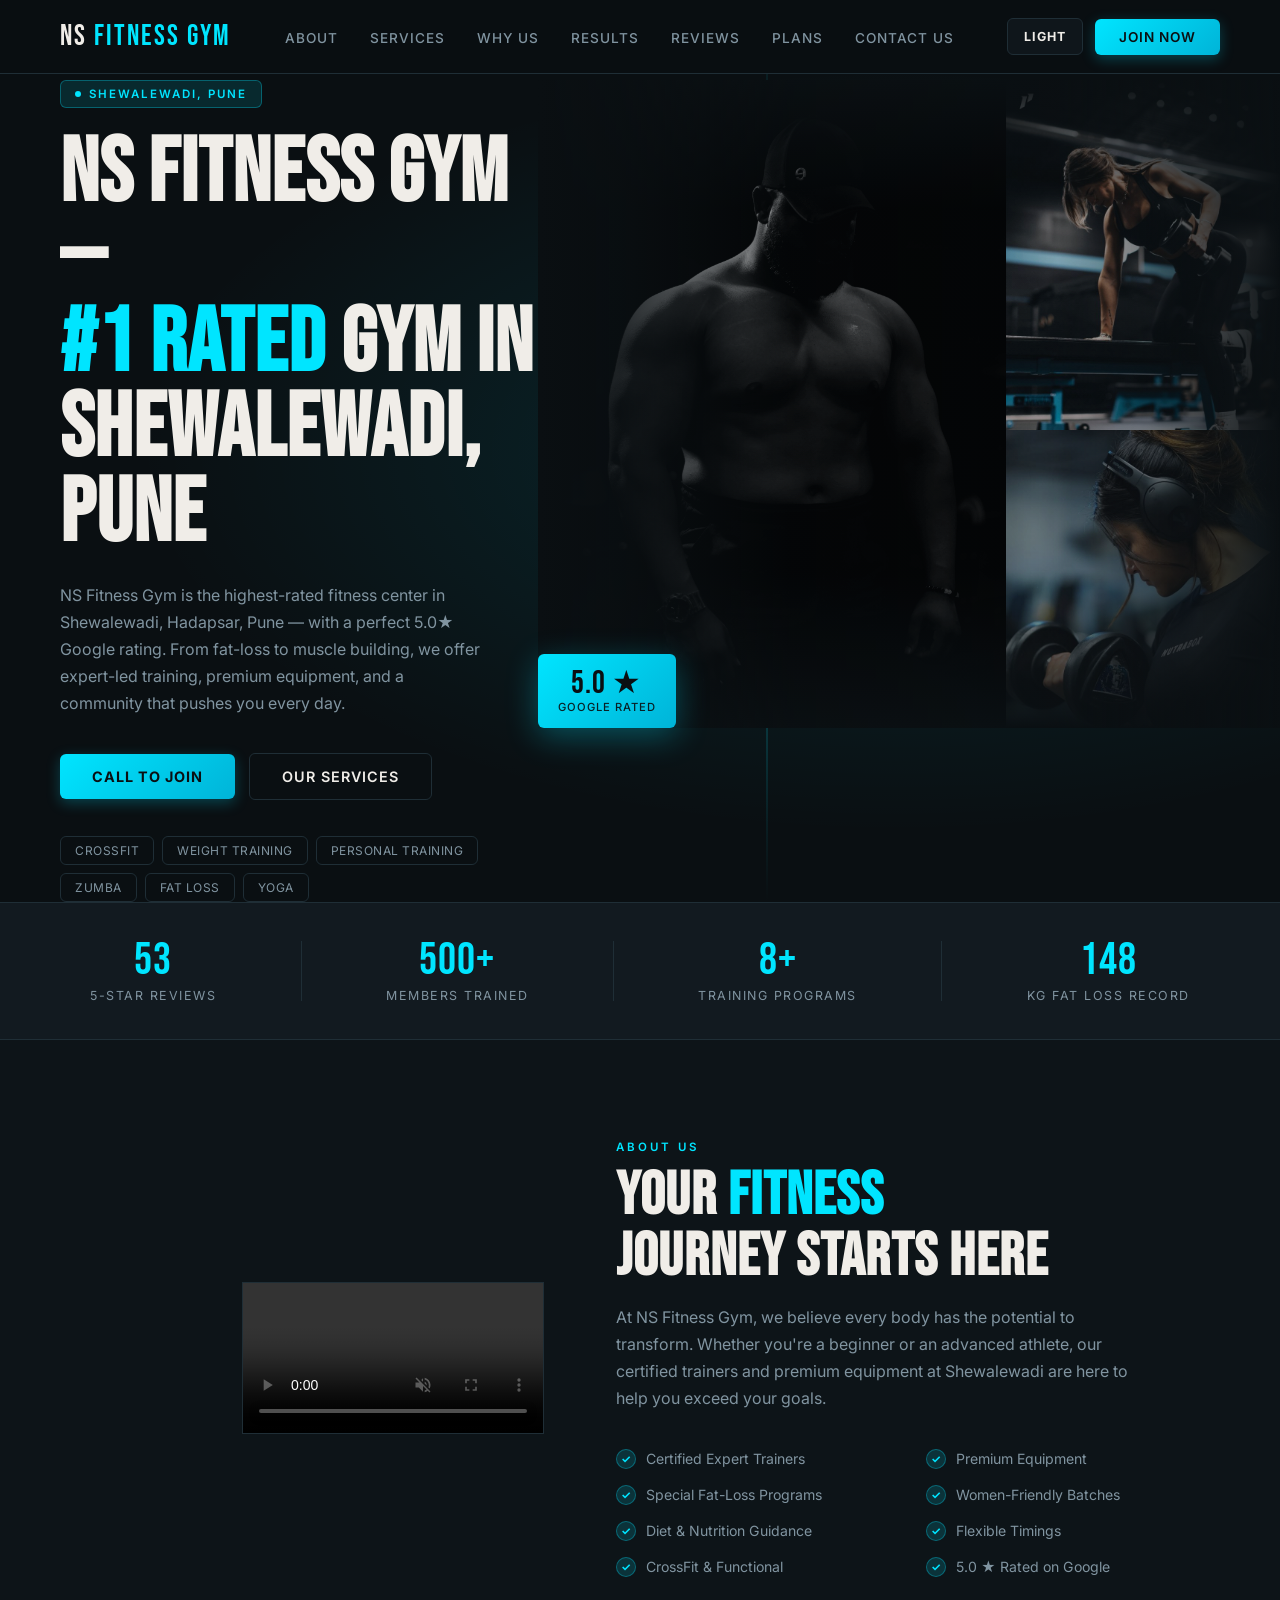
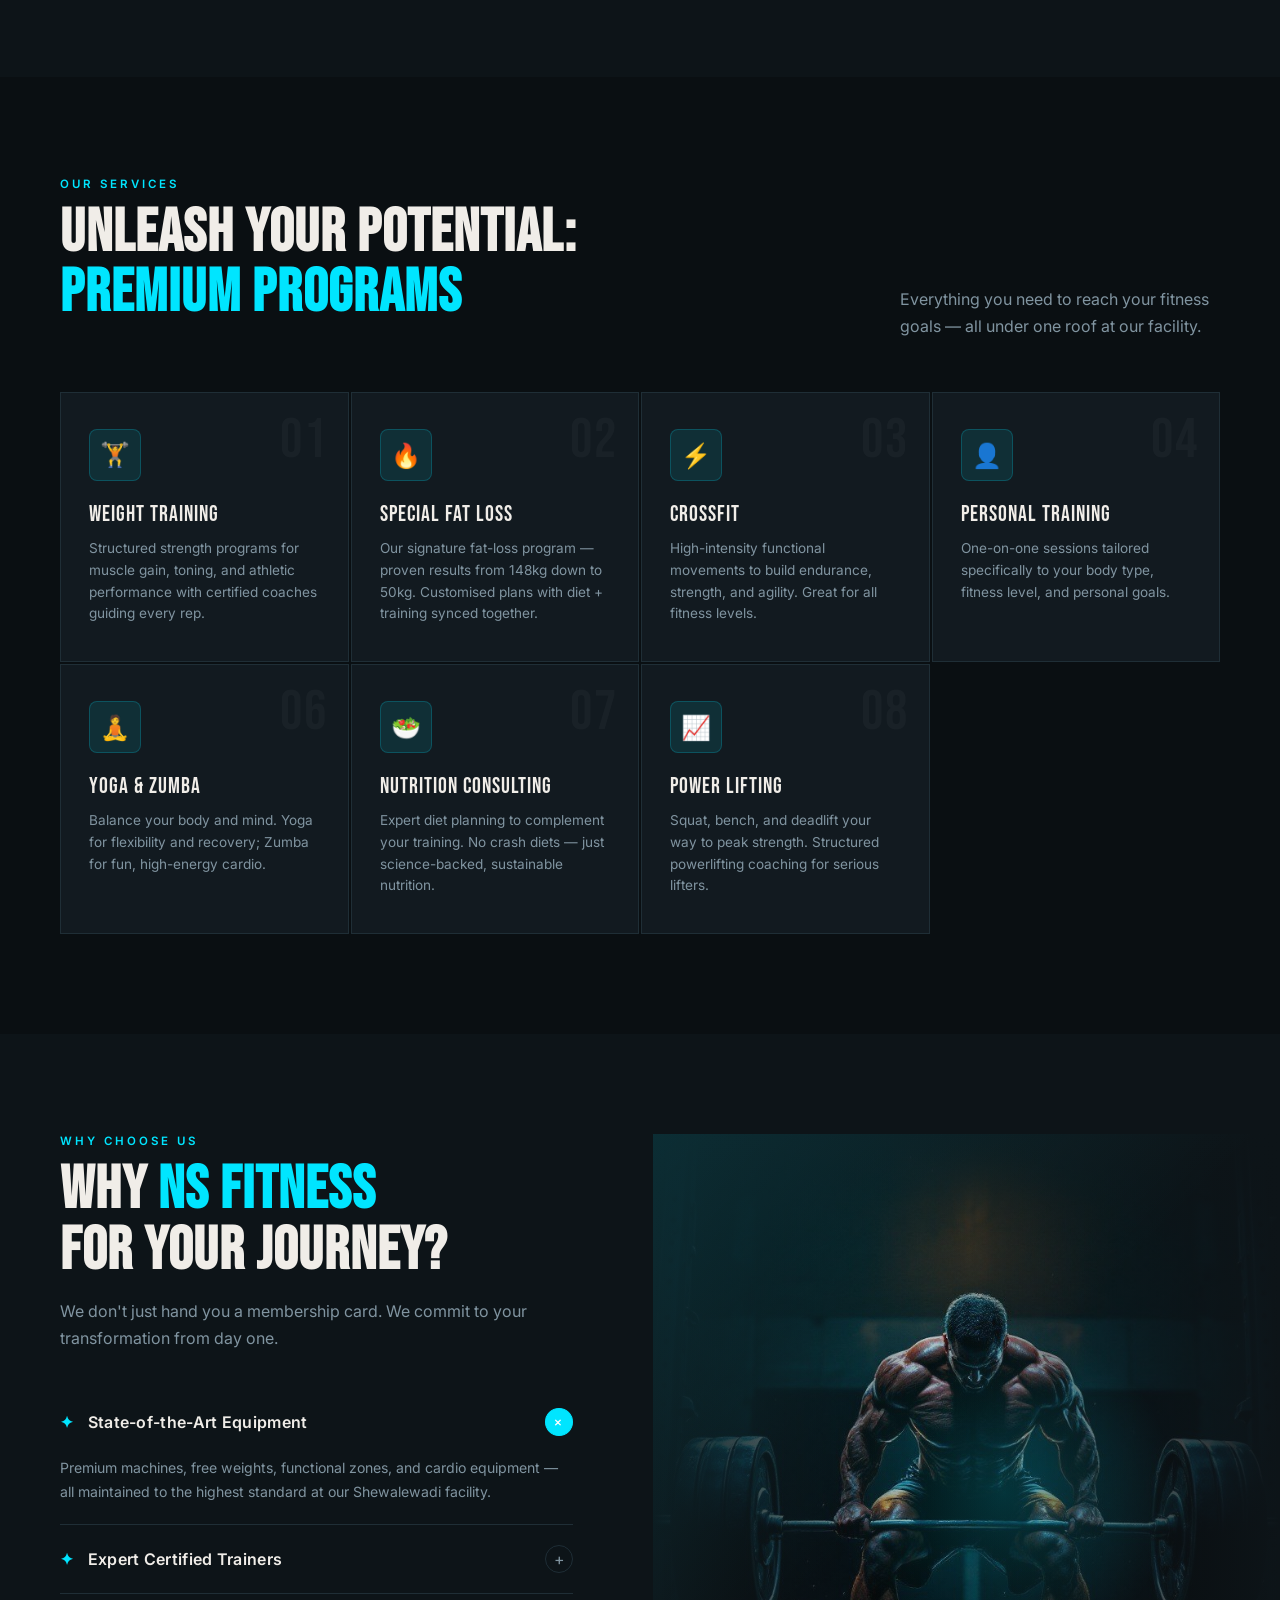
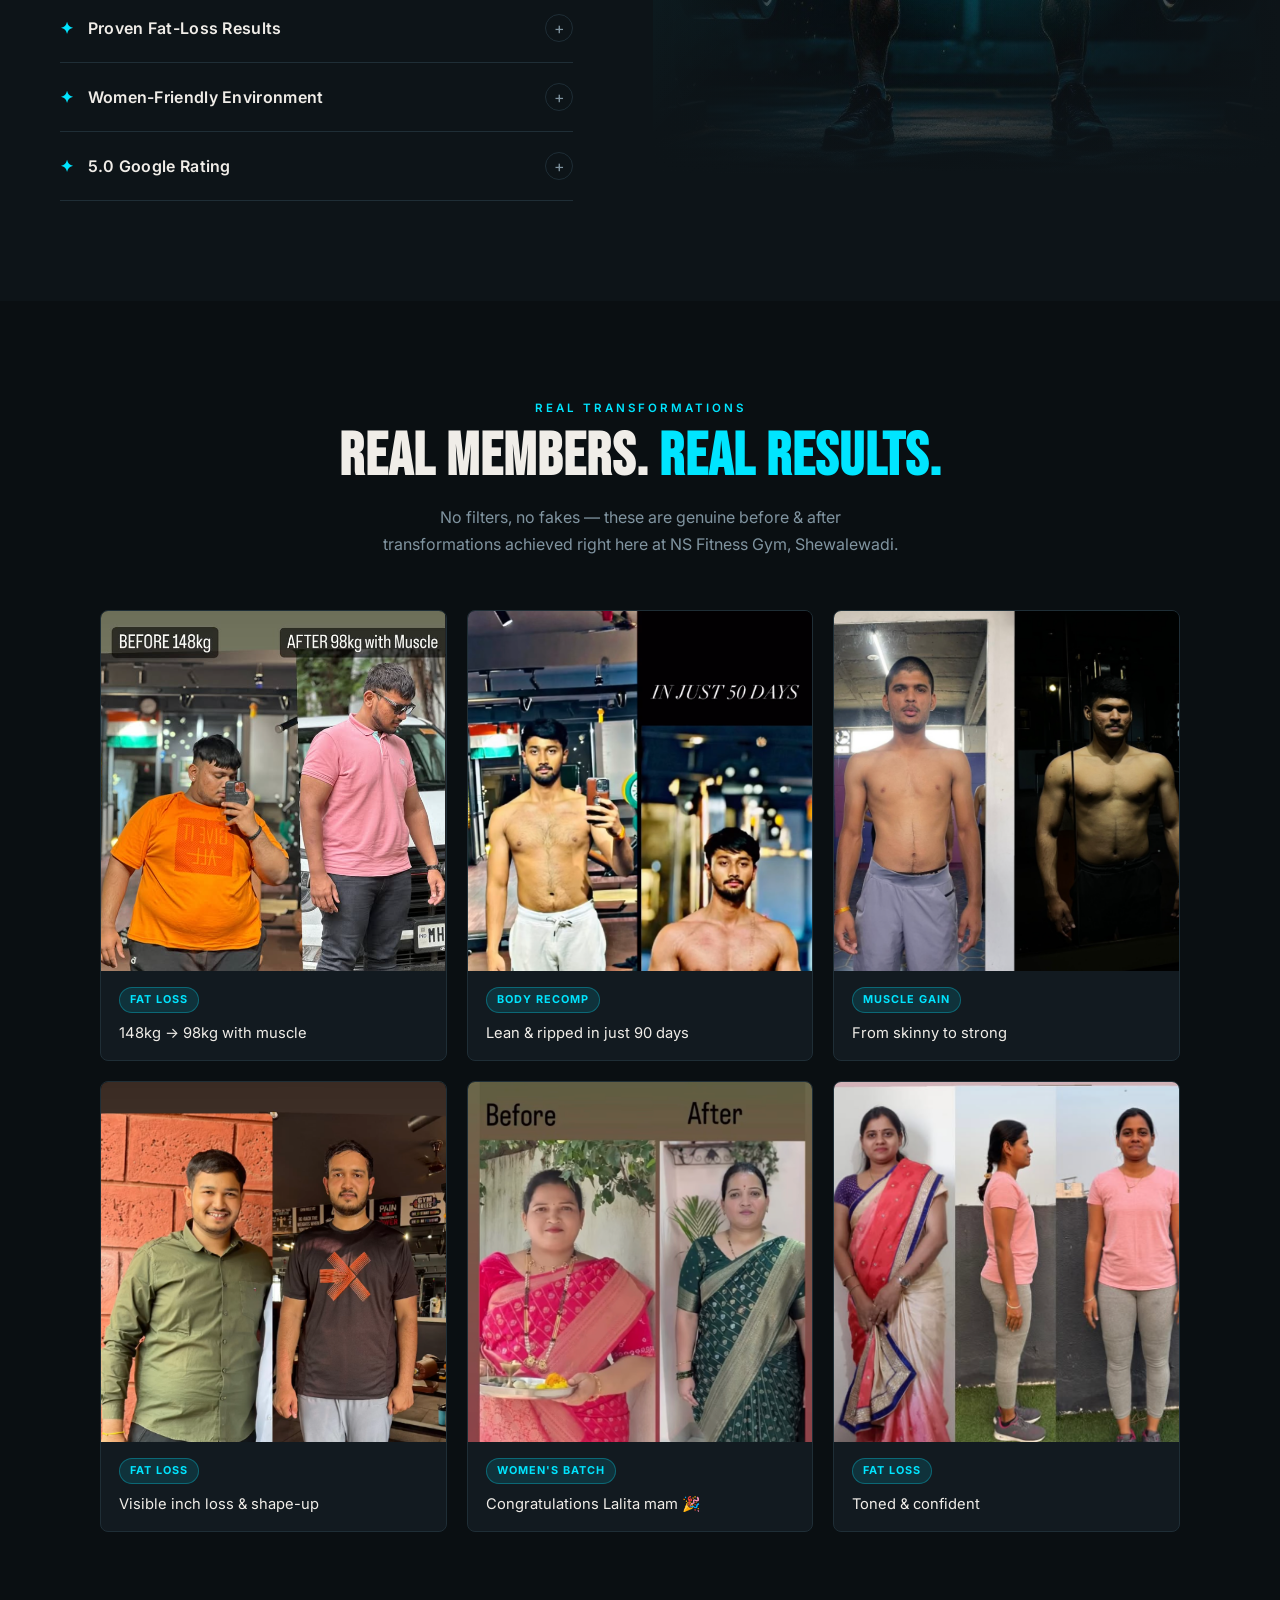
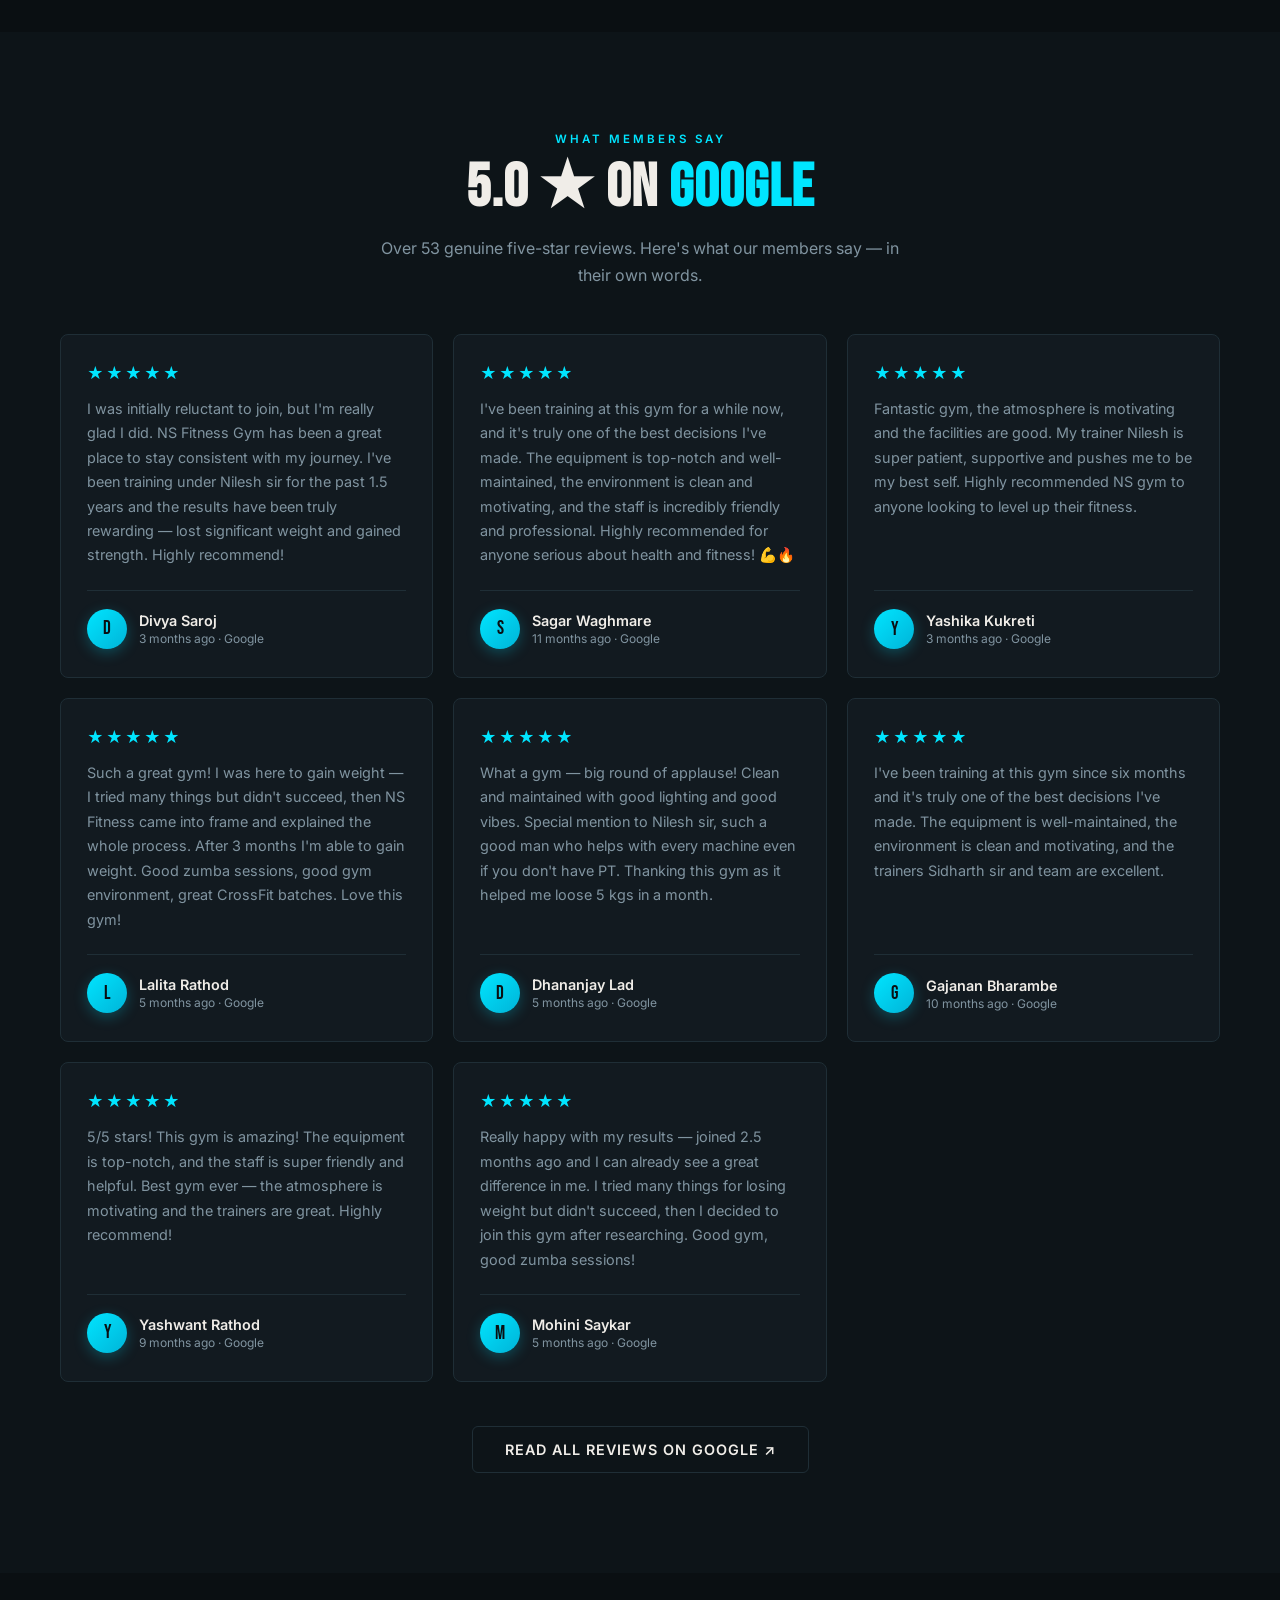
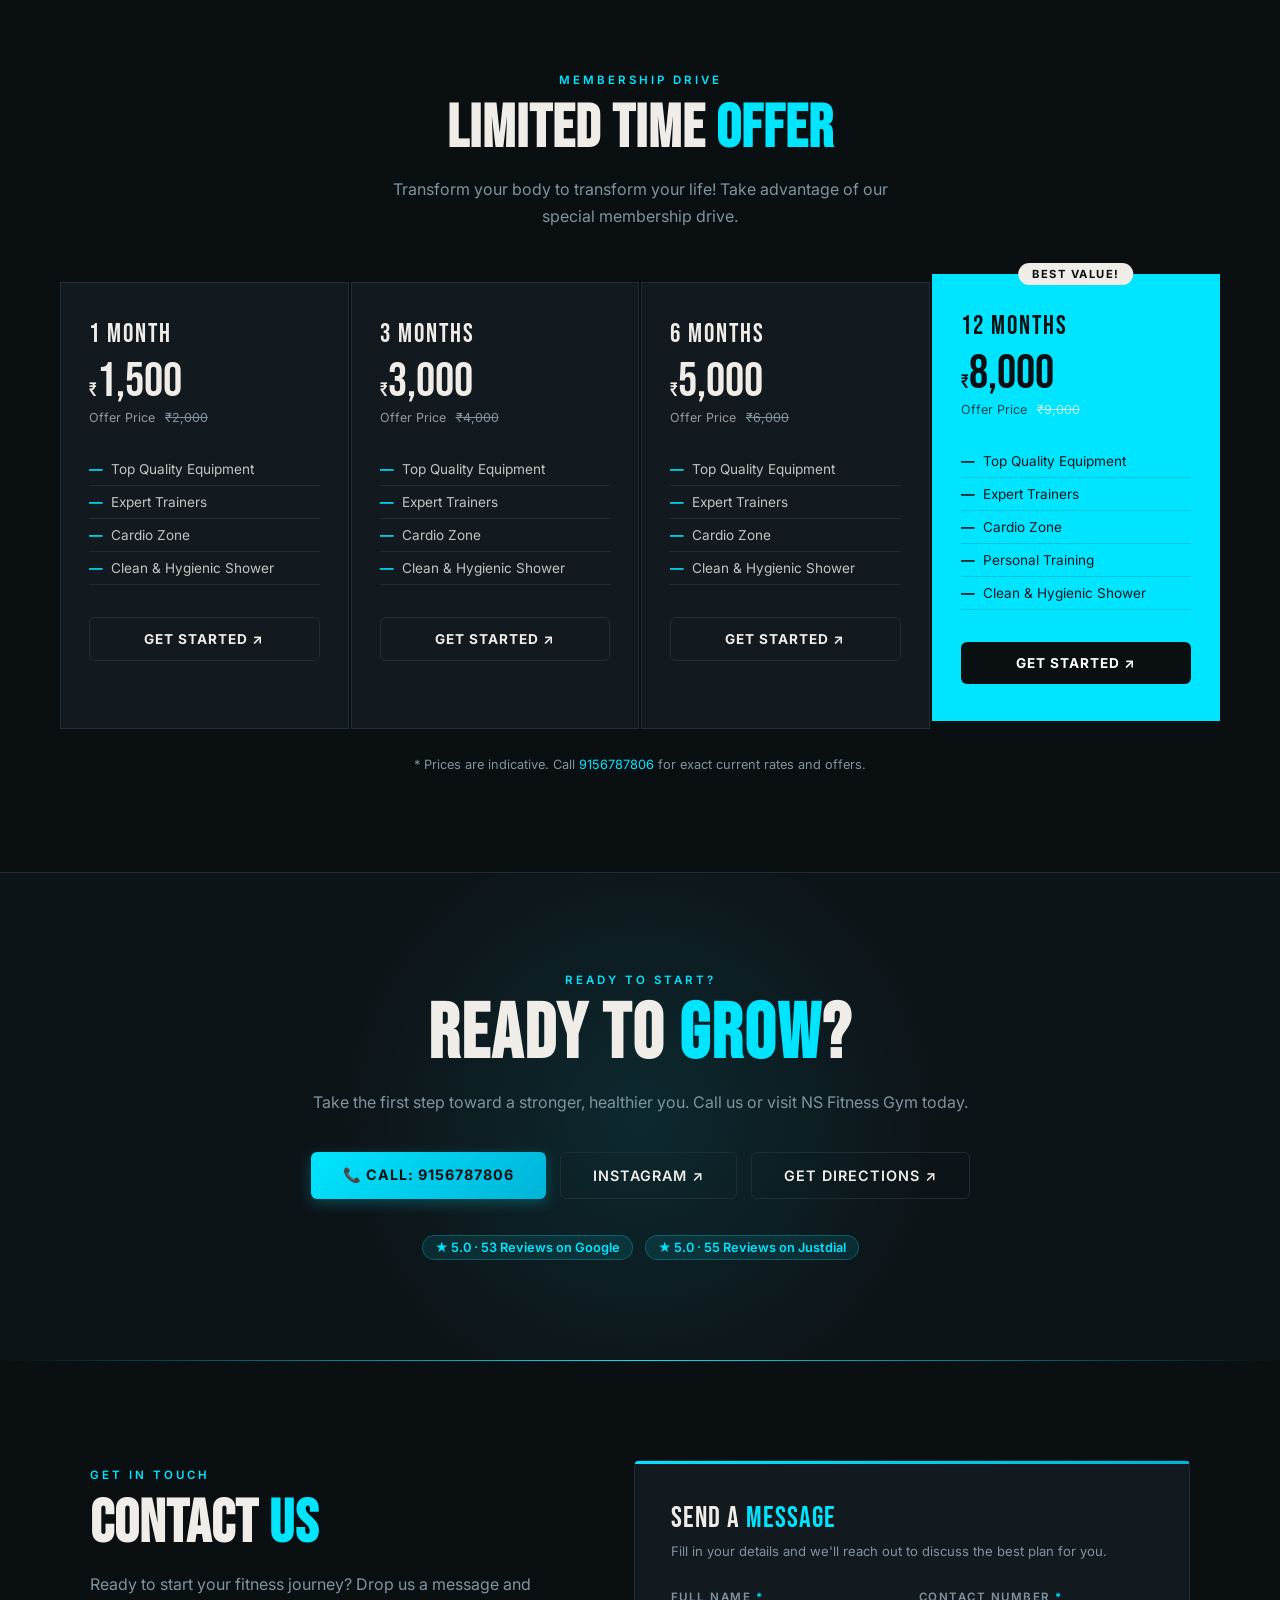
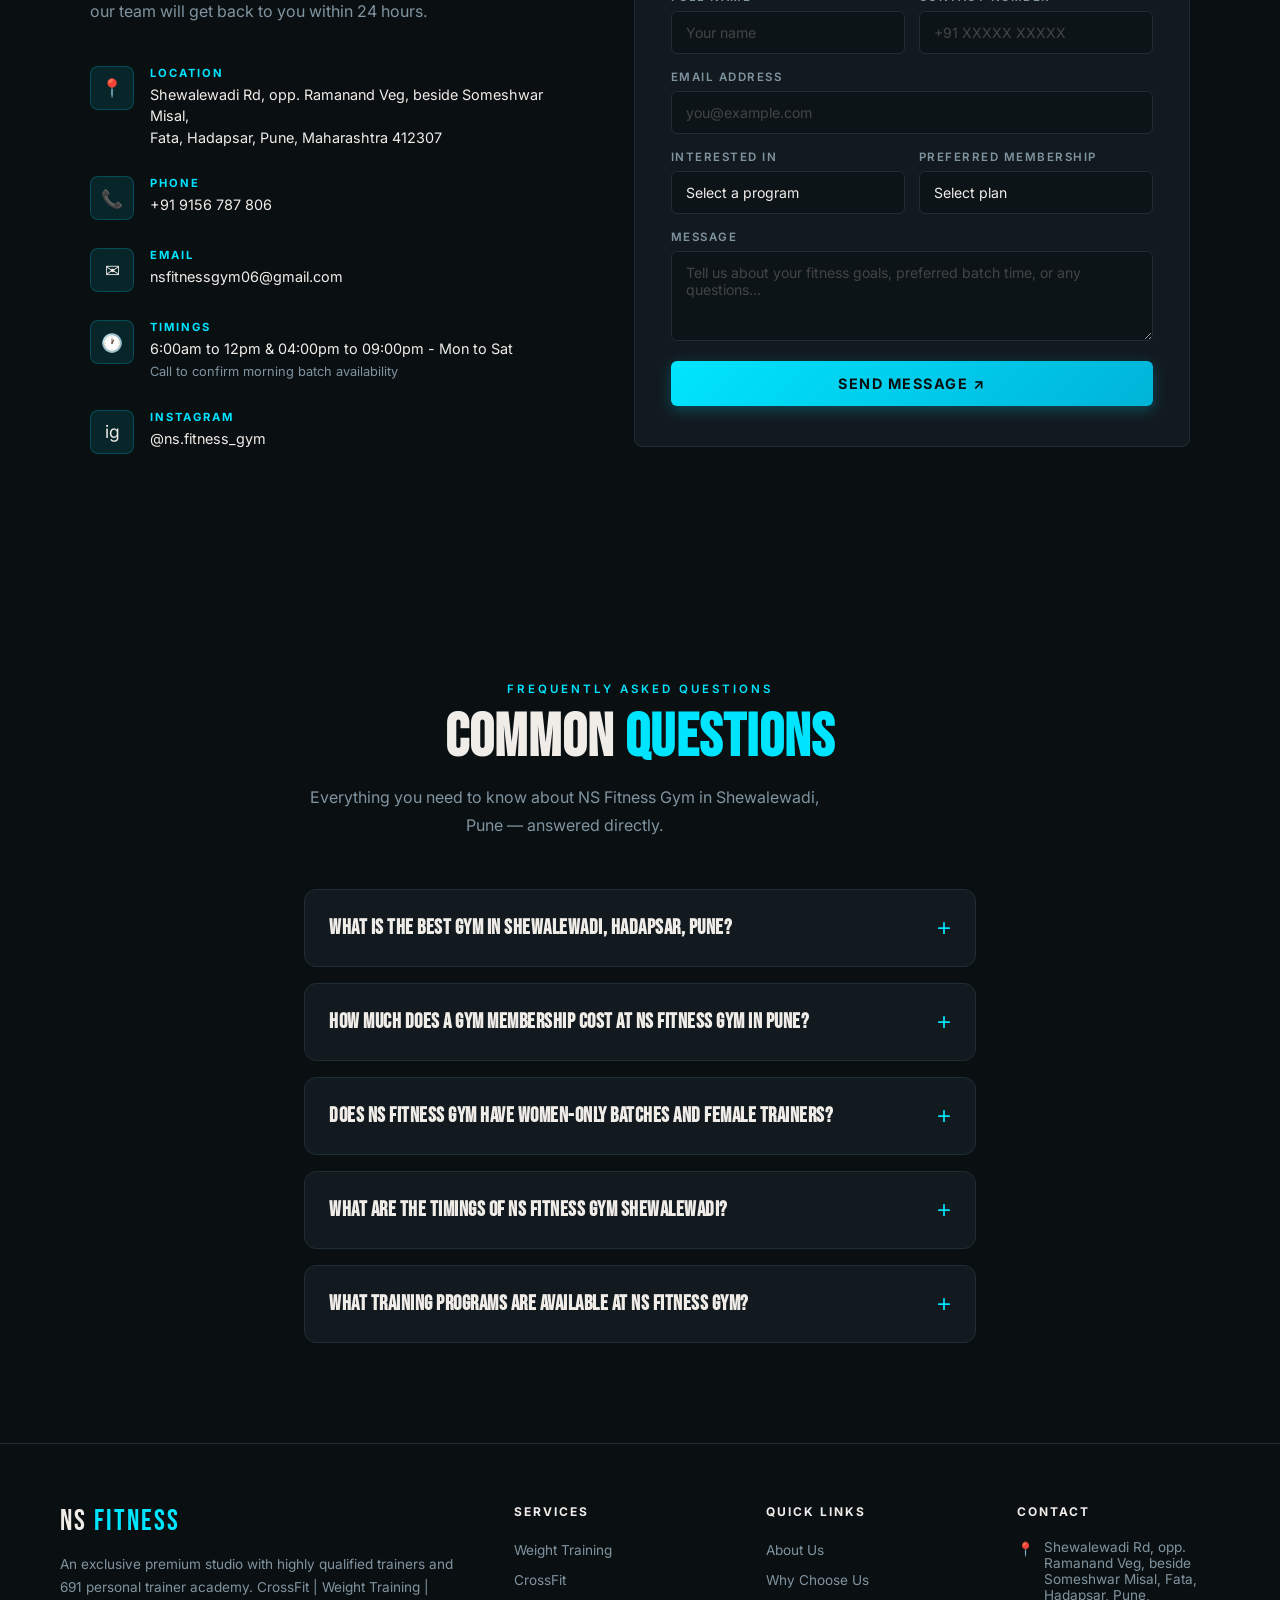
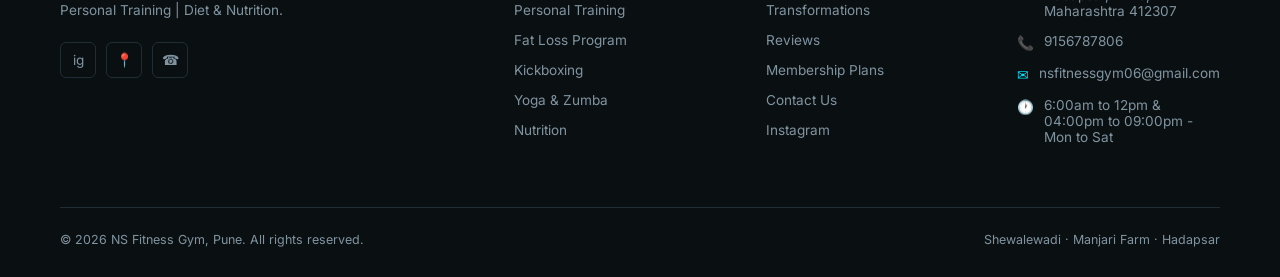
==== commit ffdd3139: "Add google verification code file" ====
--- a/index.html
+++ b/index.html
@@ -4,6 +4,7 @@
 <head>
   <meta charset="UTF-8">
   <meta name="viewport" content="width=device-width, initial-scale=1.0">
+  <meta name="google-site-verification" content="00BnwyS5Joijmnq9s-s6NN6Zawg8vmRHODgyzlw0XXQ" />
 
   <!-- ═══ PRIMARY SEO META ═══ -->
   <title>NS Fitness Gym Shewalewadi &amp; Manjari | #1 Rated Gym in Hadapsar</title>
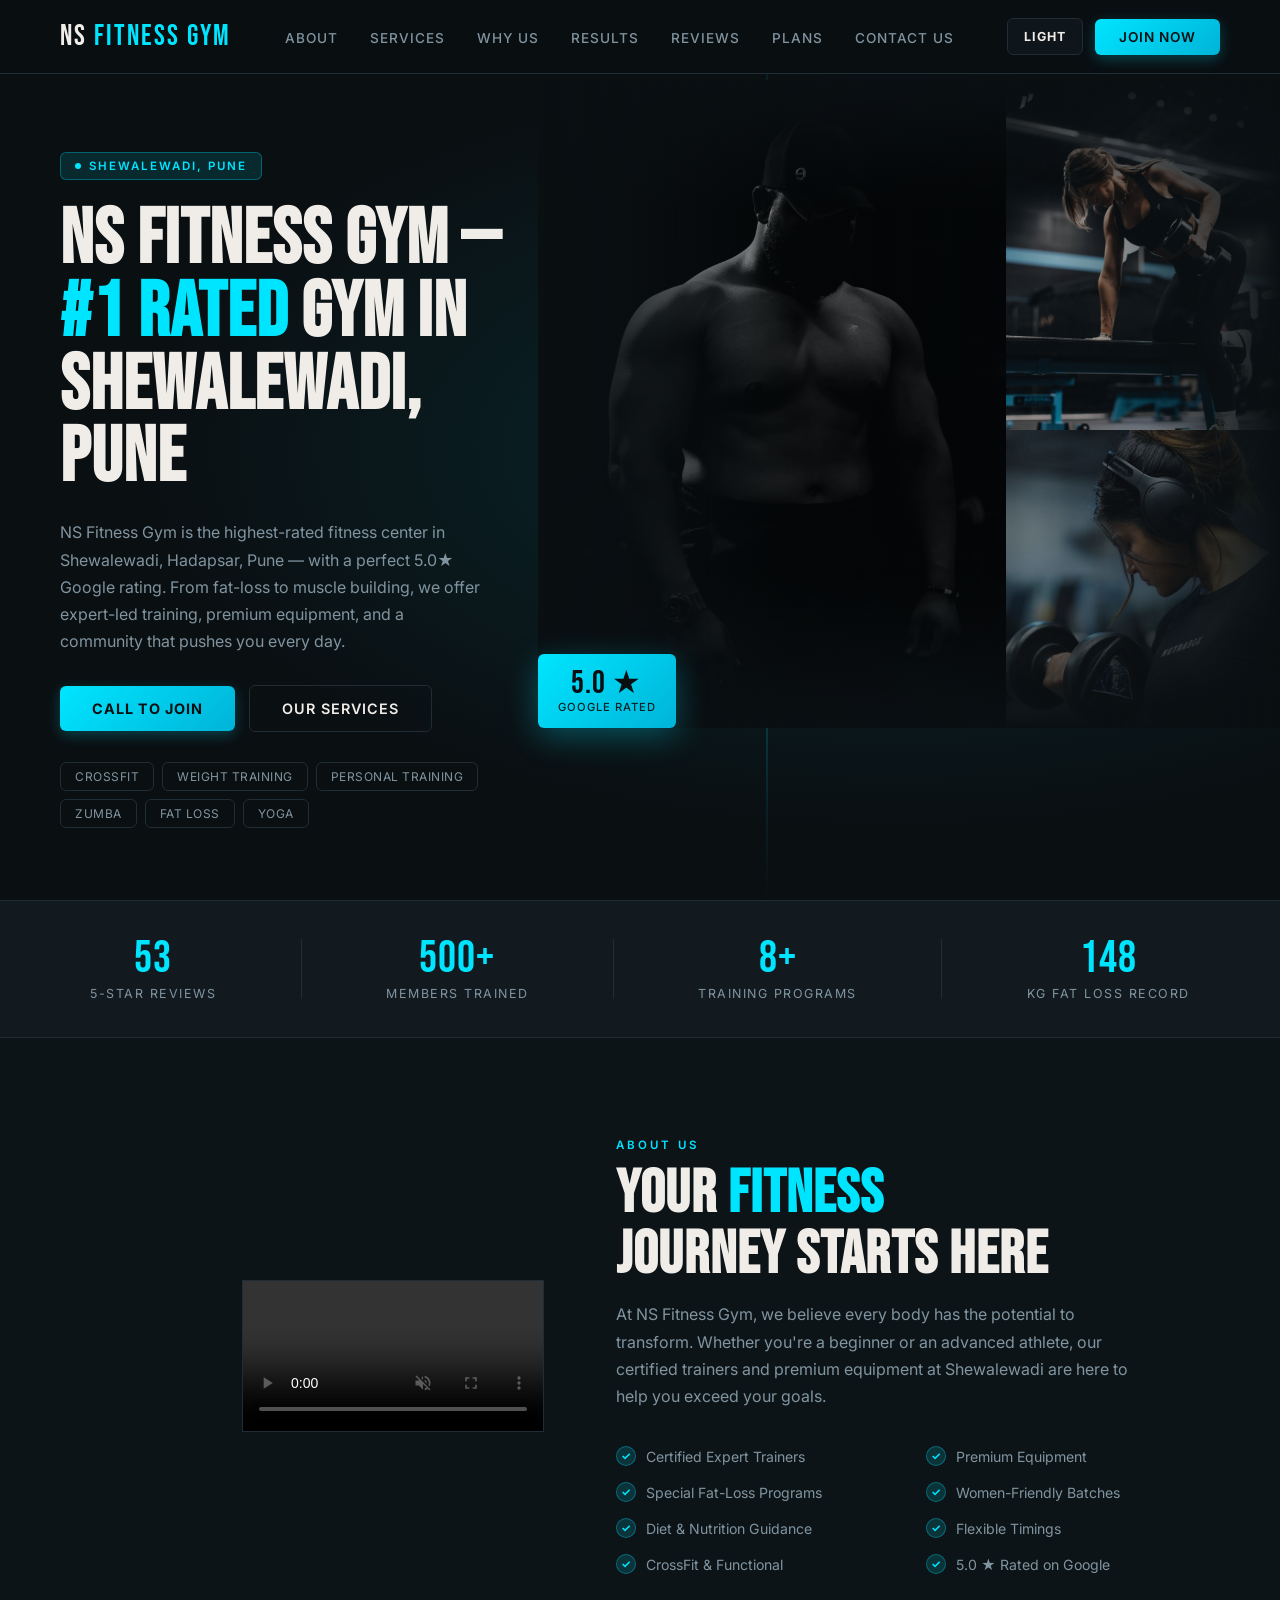
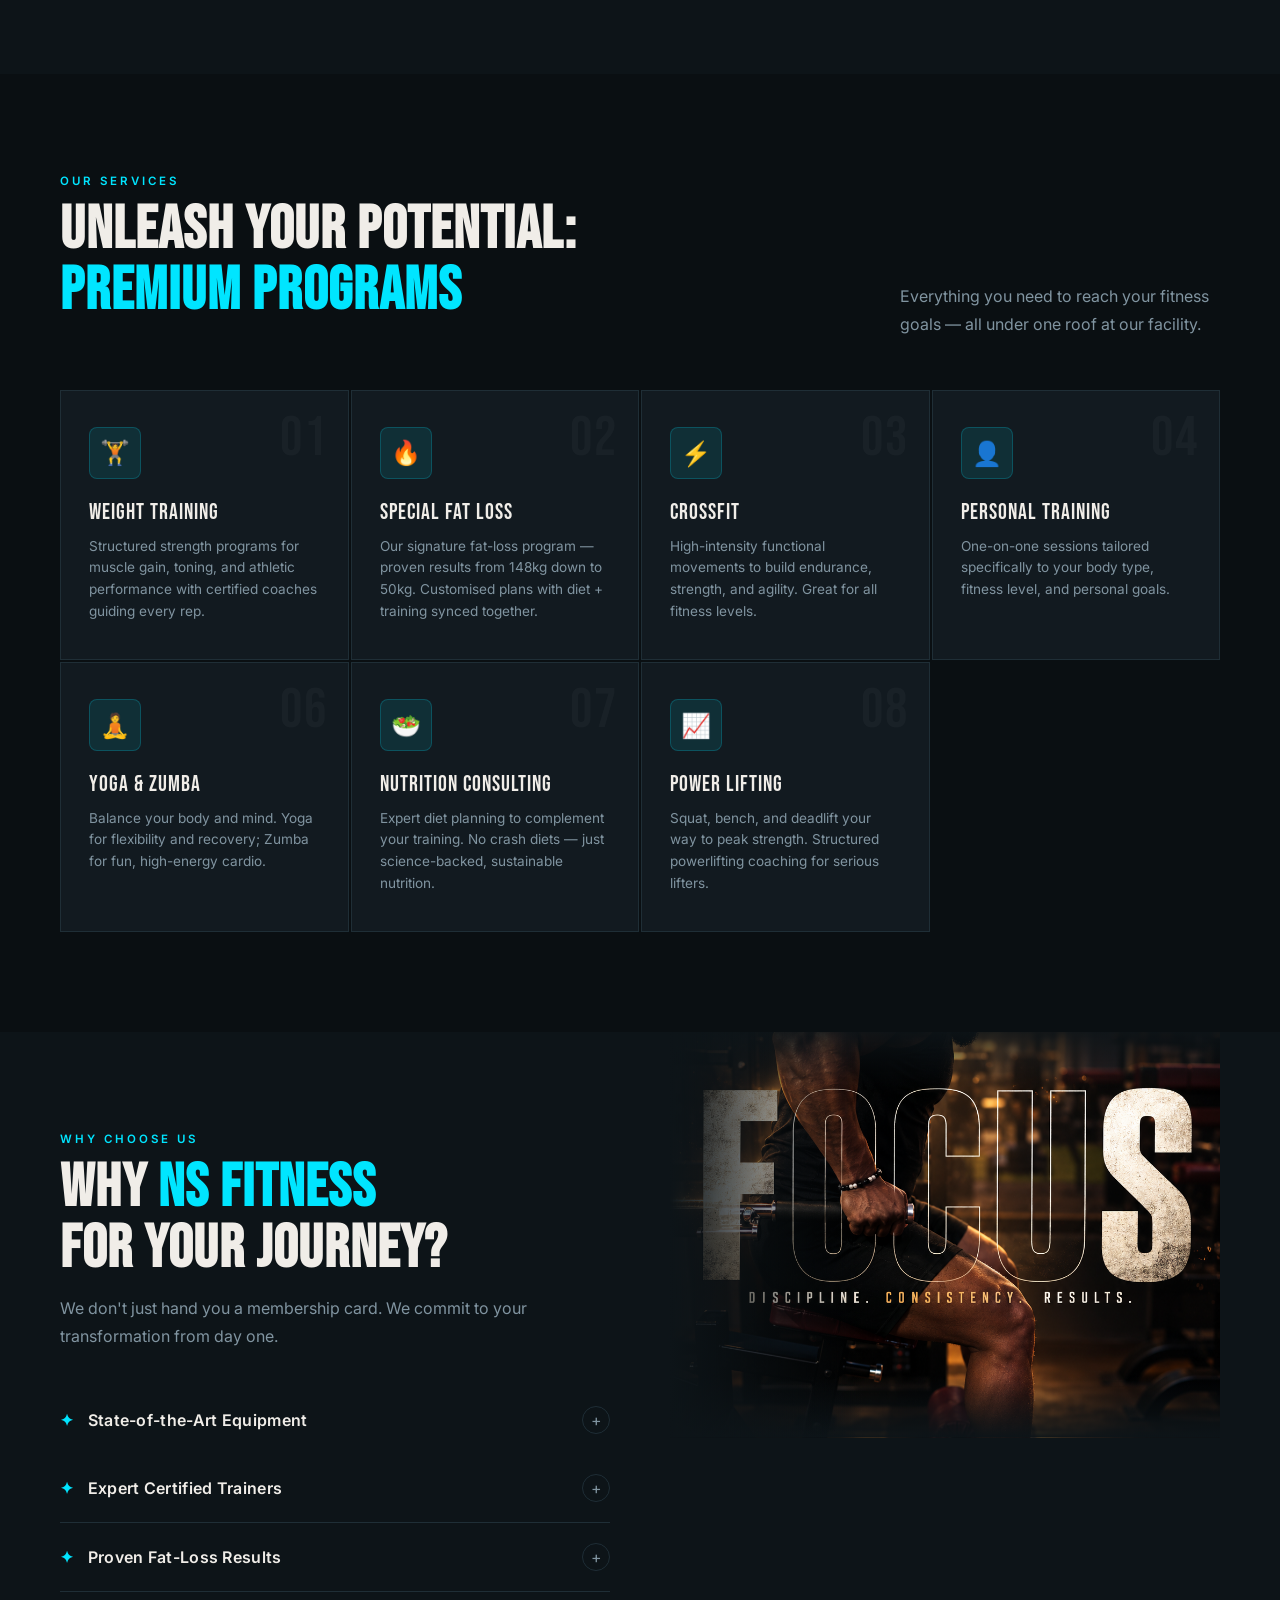
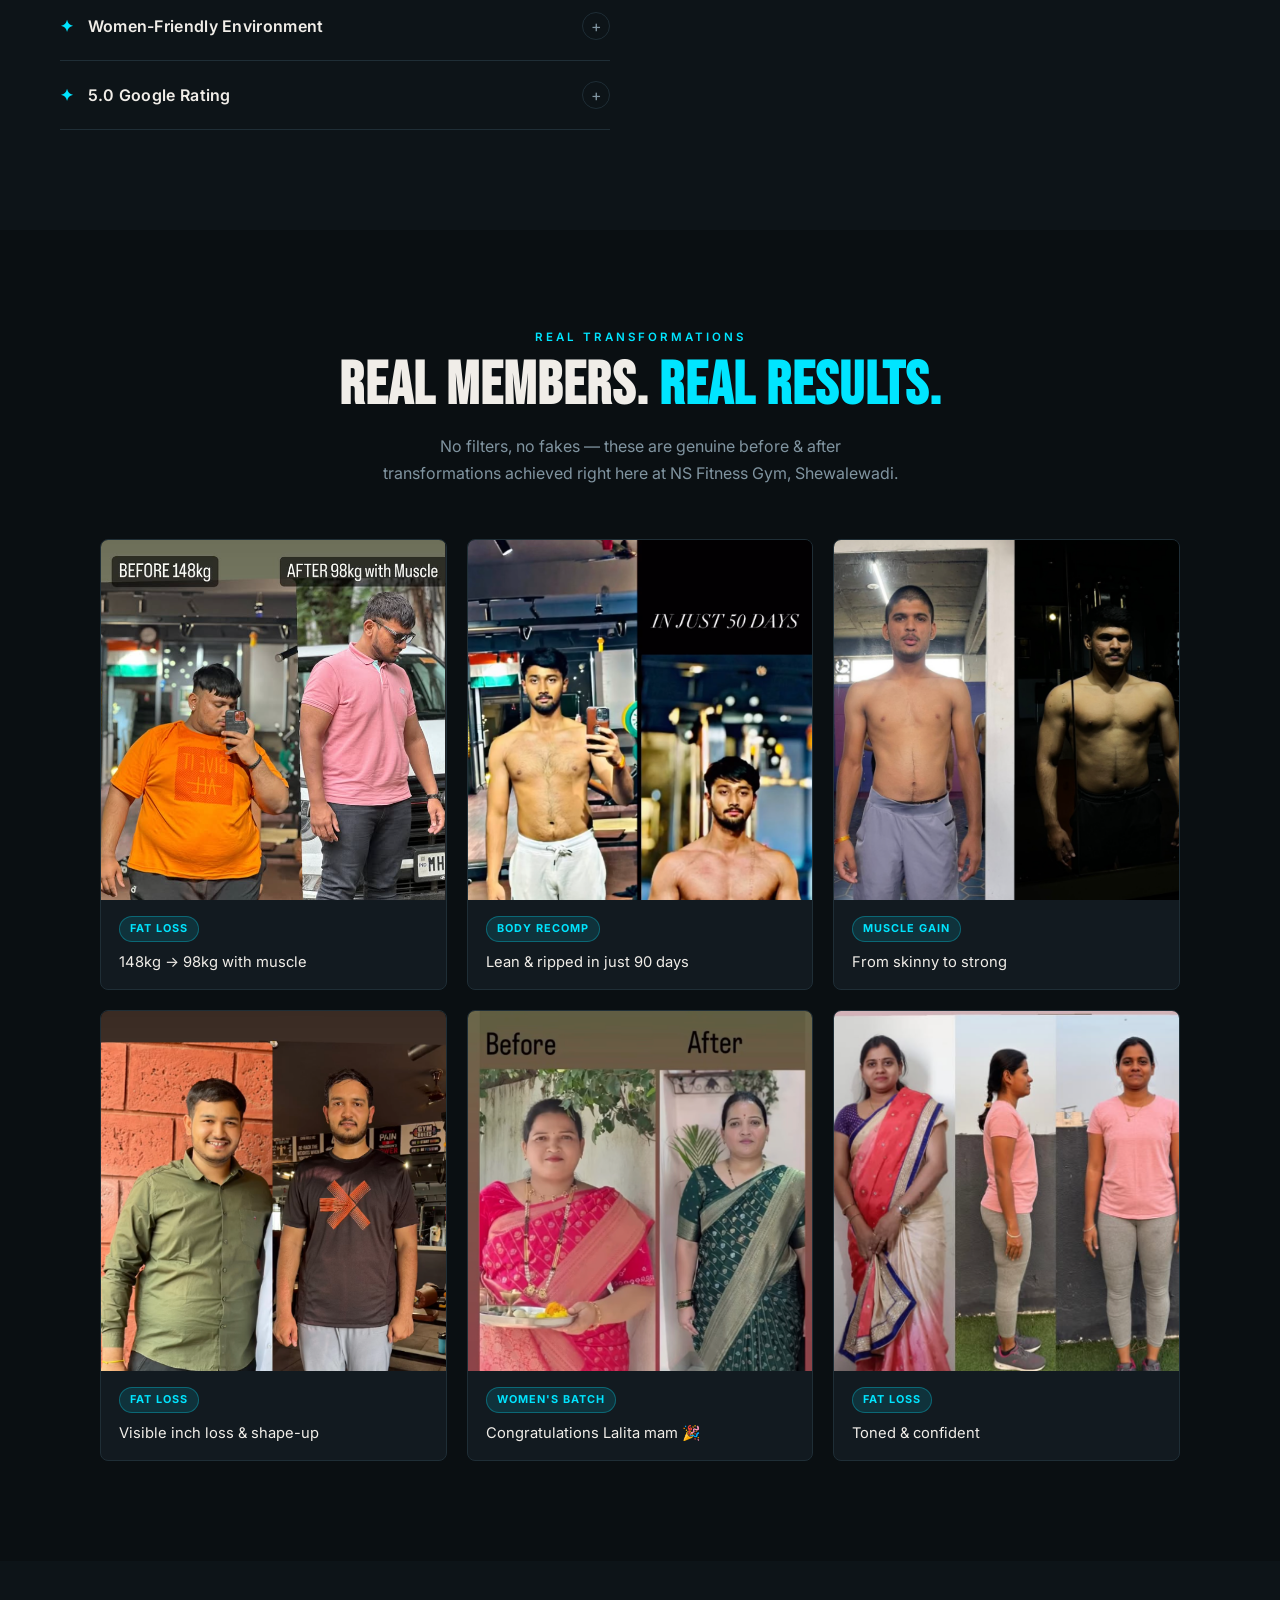
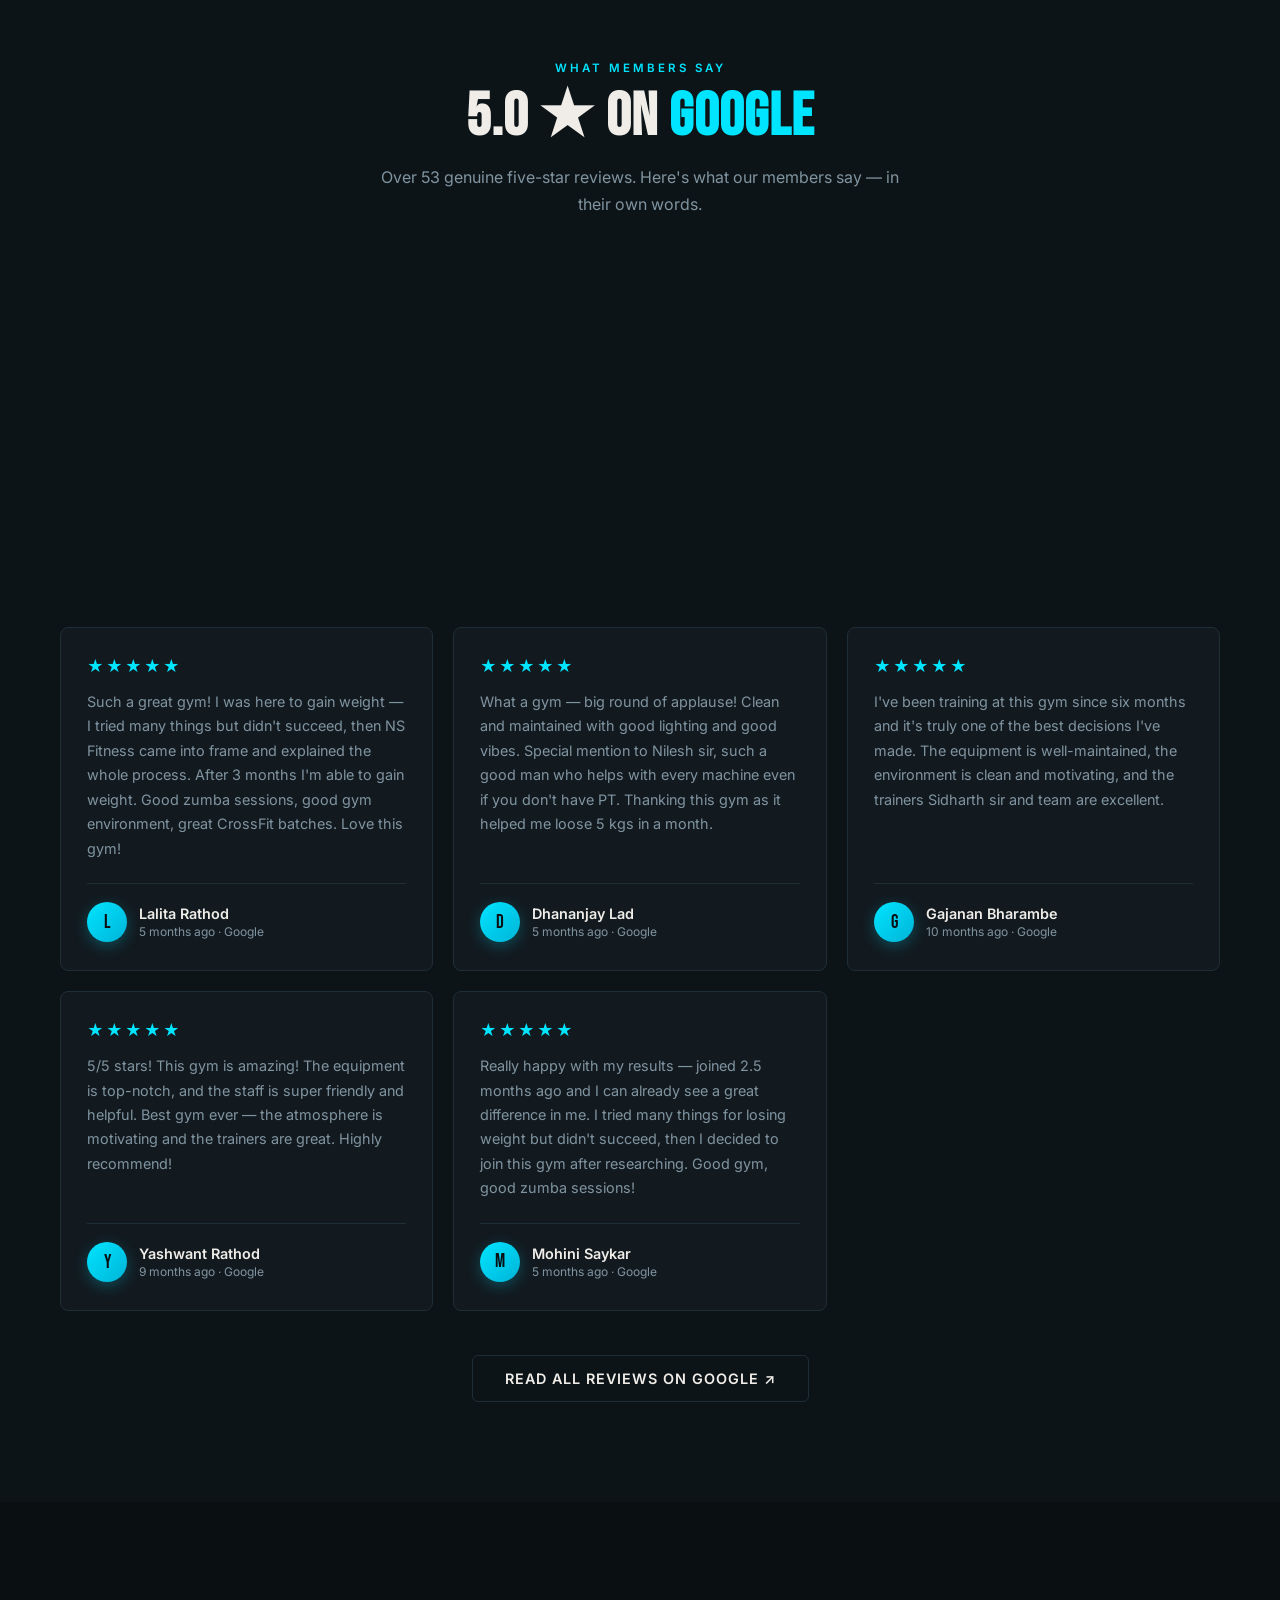
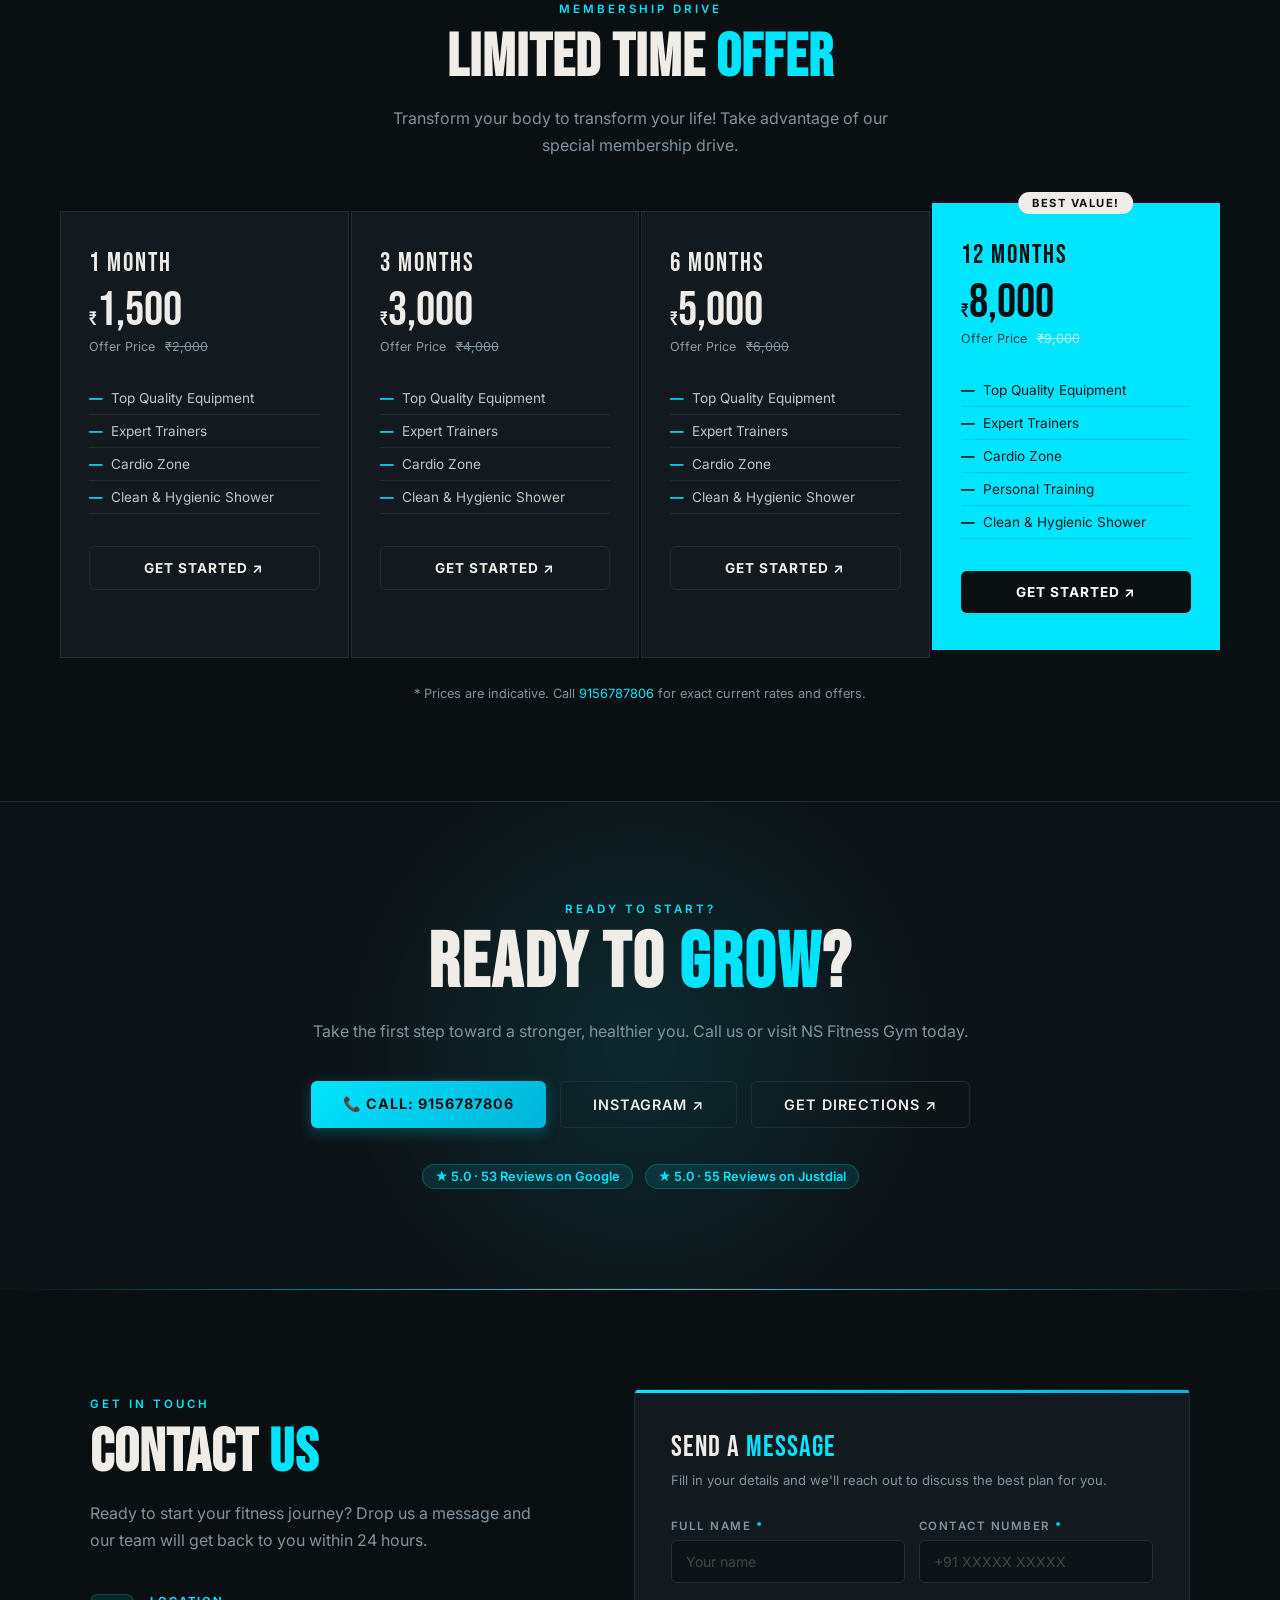
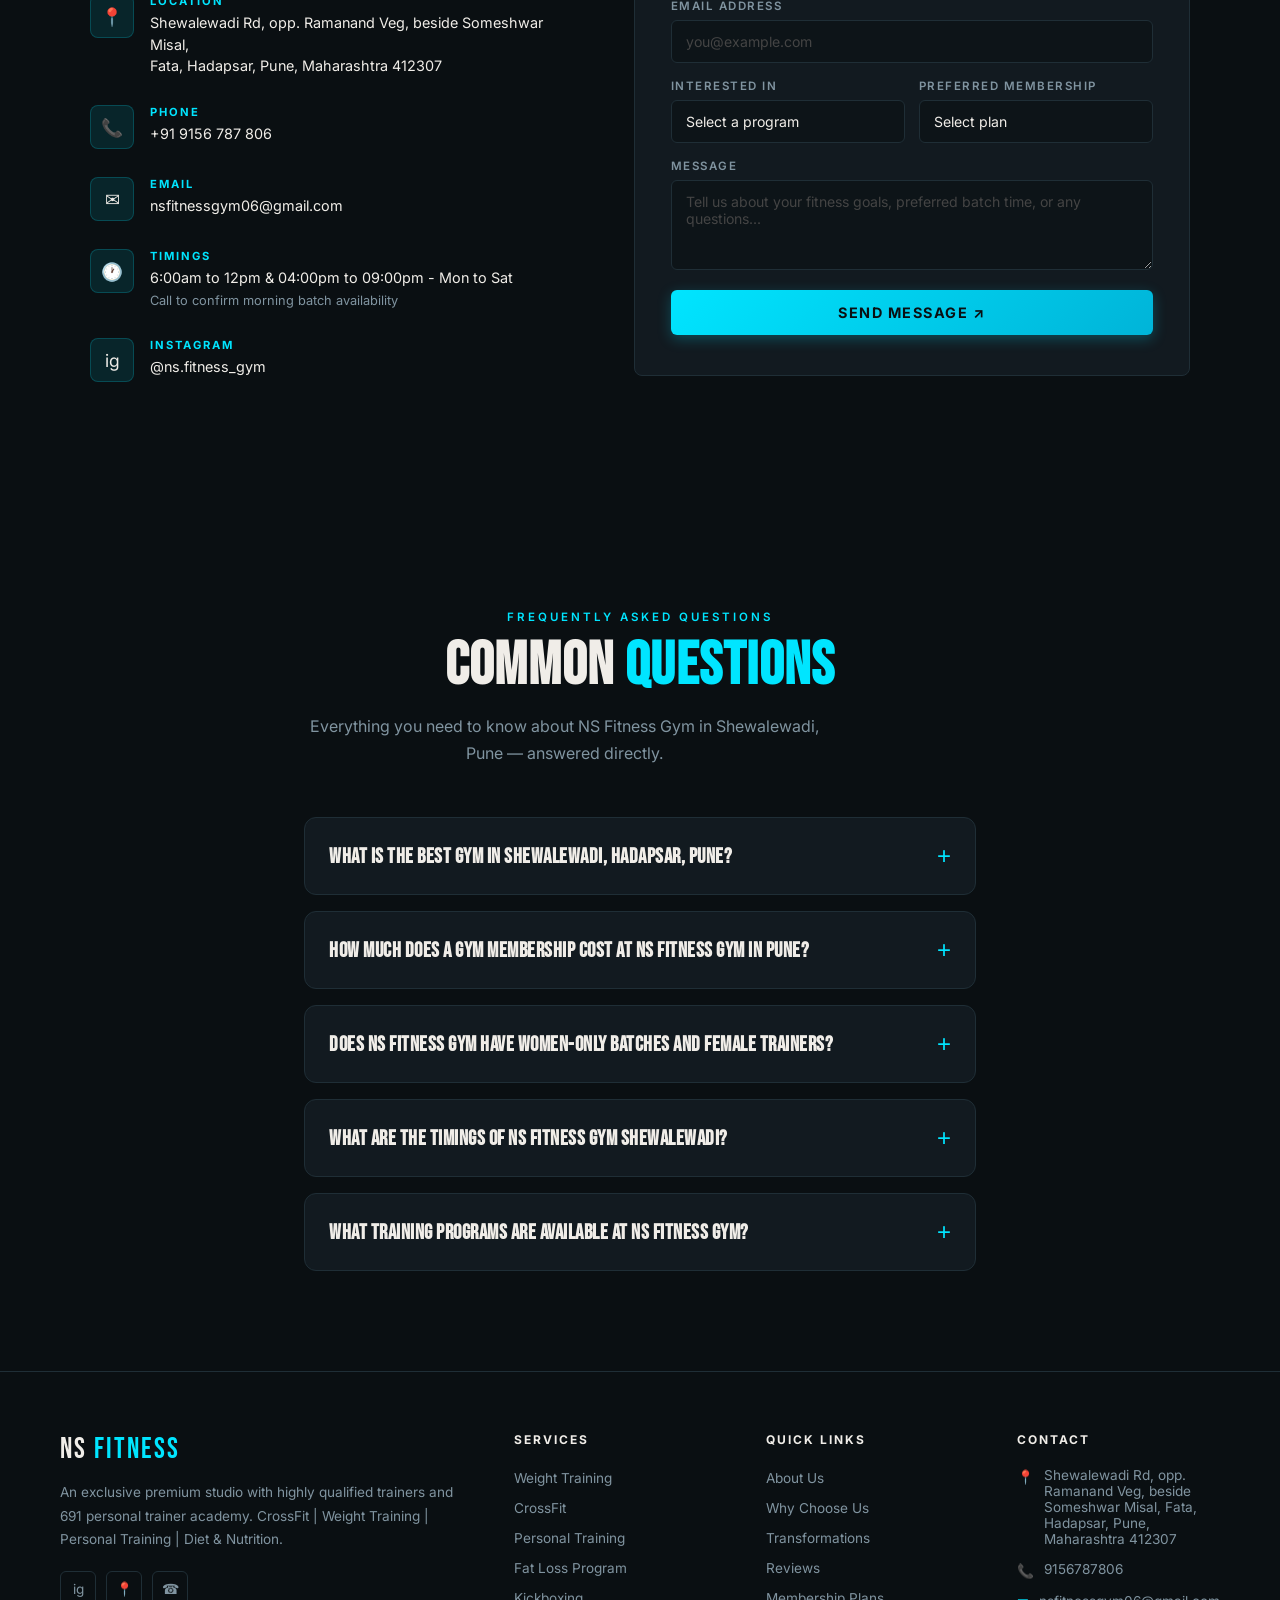
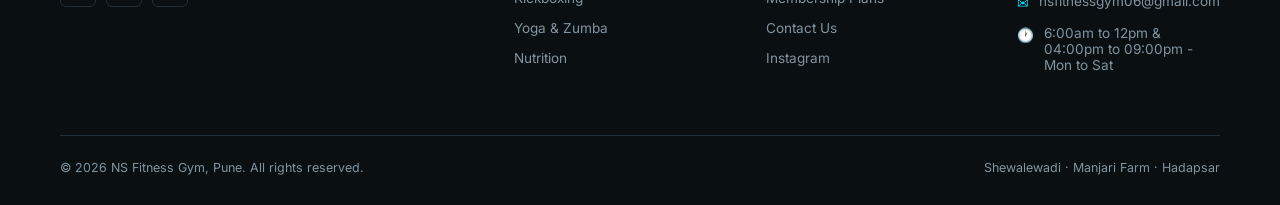
==== commit f2707efa: "Fix image issue" ====
--- a/index.html
+++ b/index.html
@@ -23,7 +23,7 @@
   <!-- This is what makes your logo appear next to your website in Google Search results -->
   <link rel="icon" type="image/png" href="img/favicon.png">
   <link rel="apple-touch-icon" href="img/favicon.png">
-  
+
   <!-- ═══ OPEN GRAPH (Facebook, LinkedIn, AI Scrapers) ═══ -->
   <meta property="og:type" content="business.business">
   <meta property="og:url" content="https://nsfitnessgym.in/">
@@ -486,14 +486,12 @@
             day
             one.</p>
           <div class="accordion">
-            <div class="acc-item open">
-              <div class="acc-head" onclick="toggleAcc(this)">
-                <div class="acc-head-text"><span>✦</span> State-of-the-Art Equipment</div>
-                <div class="acc-icon">+</div>
-              </div>
-              <div class="acc-body">Premium machines, free weights, functional zones, and cardio equipment — all
-                maintained to the highest standard at our Shewalewadi facility.</div>
-            </div>
+            <div class="acc-head" onclick="toggleAcc(this)">
+              <div class="acc-head-text"><span>✦</span> State-of-the-Art Equipment</div>
+              <div class="acc-icon">+</div>
+            </div>
+            <div class="acc-body">Premium machines, free weights, functional zones, and cardio equipment — all
+              maintained to the highest standard at our Shewalewadi facility.</div>
             <div class="acc-item">
               <div class="acc-head" onclick="toggleAcc(this)">
                 <div class="acc-head-text"><span>✦</span> Expert Certified Trainers</div>
@@ -929,7 +927,8 @@
                 Road (opposite Ramanand Veg, beside Someshwar Misal), it offers CrossFit, weight training, personal
                 training, specialized fat loss programs, yoga, zumba, powerlifting, and nutrition consulting.
                 Memberships start at just <strong>₹1,500 per month</strong>. Call <a href="tel:9156787806">+91
-                  9156787806</a> to visit.</p>
+                  9156787806</a> to visit.
+              </p>
             </div>
           </div>
         </article>
--- a/css/style.css
+++ b/css/style.css
@@ -1,41 +1,64 @@
-
-::-webkit-scrollbar { width: 10px; }
-::-webkit-scrollbar-track { background: var(--bg); }
-::-webkit-scrollbar-thumb { background: var(--border); border-radius: 5px; }
-::-webkit-scrollbar-thumb:hover { background: var(--cyan); }
-
-*, *::before, *::after { box-sizing: border-box; margin: 0; padding: 0; }
+::-webkit-scrollbar {
+  width: 10px;
+}
+
+::-webkit-scrollbar-track {
+  background: var(--bg);
+}
+
+::-webkit-scrollbar-thumb {
+  background: var(--border);
+  border-radius: 5px;
+}
+
+::-webkit-scrollbar-thumb:hover {
+  background: var(--cyan);
+}
+
+*,
+*::before,
+*::after {
+  box-sizing: border-box;
+  margin: 0;
+  padding: 0;
+}
 
 :root {
-  --bg:        #0A0F12;
-  --bg-rgb:    10,15,18;
-  --bg2:       #0D1418;
-  --bg2-rgb:   13,20,24;
-  --card:      #121A20;
-  --card-rgb:  18,26,32;
-  --border:    #1F2E36;
-  --cyan:      #00E5FF;
-  --cyan2:     #00B4D8;
-  --text:      #F0EDE8;
-  --muted:     #8094A0;
-  --display:   'Bebas Neue', sans-serif;
-  --body:      'Inter', sans-serif;
+  --bg: #0A0F12;
+  --bg-rgb: 10, 15, 18;
+  --bg2: #0D1418;
+  --bg2-rgb: 13, 20, 24;
+  --card: #121A20;
+  --card-rgb: 18, 26, 32;
+  --border: #1F2E36;
+  --cyan: #00E5FF;
+  --cyan2: #00B4D8;
+  --text: #F0EDE8;
+  --muted: #8094A0;
+  --display: 'Bebas Neue', sans-serif;
+  --body: 'Inter', sans-serif;
 }
 
 html[data-theme="light"] {
-  --bg:        #F8FAFC;
-  --bg-rgb:    248,250,252;
-  --bg2:       #F1F5F9;
-  --bg2-rgb:   241,245,249;
-  --card:      #FFFFFF;
-  --card-rgb:  255,255,255;
-  --border:    #E2E8F0;
-  --text:      #0F172A;
-  --muted:     #64748B;
-}
-
-html { scroll-behavior: smooth; color-scheme: dark; }
-html[data-theme="light"] { color-scheme: light; }
+  --bg: #F8FAFC;
+  --bg-rgb: 248, 250, 252;
+  --bg2: #F1F5F9;
+  --bg2-rgb: 241, 245, 249;
+  --card: #FFFFFF;
+  --card-rgb: 255, 255, 255;
+  --border: #E2E8F0;
+  --text: #0F172A;
+  --muted: #64748B;
+}
+
+html {
+  scroll-behavior: smooth;
+  color-scheme: dark;
+}
+
+html[data-theme="light"] {
+  color-scheme: light;
+}
 
 body {
   font-family: var(--body);
@@ -47,34 +70,62 @@
 
 /* ── NAV ── */
 nav {
-  position: fixed; top: 0; left: 0; right: 0; z-index: 100;
-  display: flex; align-items: center; justify-content: space-between;
+  position: fixed;
+  top: 0;
+  left: 0;
+  right: 0;
+  z-index: 100;
+  display: flex;
+  align-items: center;
+  justify-content: space-between;
   padding: 18px 60px;
-  background: rgba(var(--bg-rgb),0.92);
+  background: rgba(var(--bg-rgb), 0.92);
   backdrop-filter: blur(12px);
   border-bottom: 1px solid var(--border);
   transition: all 0.3s;
 }
+
 .nav-logo {
   font-family: var(--display);
   font-size: 1.8rem;
   letter-spacing: 2px;
   color: var(--text);
 }
-.nav-logo span { color: var(--cyan); }
-.nav-links { display: flex; gap: 32px; list-style: none; }
+
+.nav-logo span {
+  color: var(--cyan);
+}
+
+.nav-links {
+  display: flex;
+  gap: 32px;
+  list-style: none;
+}
+
 .nav-links a {
-  text-decoration: none; color: var(--muted);
-  font-size: 0.85rem; font-weight: 500; letter-spacing: 1px;
+  text-decoration: none;
+  color: var(--muted);
+  font-size: 0.85rem;
+  font-weight: 500;
+  letter-spacing: 1px;
   text-transform: uppercase;
   transition: color 0.2s;
 }
-.nav-links a:hover { color: var(--text); }
-.nav-actions { display: flex; align-items: center; gap: 12px; }
+
+.nav-links a:hover {
+  color: var(--text);
+}
+
+.nav-actions {
+  display: flex;
+  align-items: center;
+  gap: 12px;
+}
+
 .theme-toggle {
   min-width: 76px;
   border: 1px solid var(--border);
-  background: rgba(var(--card-rgb),0.72);
+  background: rgba(var(--card-rgb), 0.72);
   color: var(--text);
   padding: 10px 14px;
   border-radius: 6px;
@@ -86,129 +137,227 @@
   cursor: pointer;
   transition: border-color 0.2s, color 0.2s, background 0.2s;
 }
-.theme-toggle:hover { border-color: var(--cyan); color: var(--cyan); }
+
+.theme-toggle:hover {
+  border-color: var(--cyan);
+  color: var(--cyan);
+}
+
 .nav-cta {
-  background: linear-gradient(135deg, var(--cyan), var(--cyan2)); color: #0A0F12; box-shadow: 0 4px 14px rgba(0,229,255,0.25);
-  border: none; padding: 10px 24px;
-  font-family: var(--body); font-weight: 600; font-size: 0.85rem;
-  letter-spacing: 1px; text-transform: uppercase;
-  cursor: pointer; border-radius: 6px;
+  background: linear-gradient(135deg, var(--cyan), var(--cyan2));
+  color: #0A0F12;
+  box-shadow: 0 4px 14px rgba(0, 229, 255, 0.25);
+  border: none;
+  padding: 10px 24px;
+  font-family: var(--body);
+  font-weight: 600;
+  font-size: 0.85rem;
+  letter-spacing: 1px;
+  text-transform: uppercase;
+  cursor: pointer;
+  border-radius: 6px;
   transition: background 0.2s, transform 0.1s;
 }
-.nav-cta:hover { background: linear-gradient(135deg, var(--cyan2), #0096C7); box-shadow: 0 6px 20px rgba(0,229,255,0.35); transform: translateY(-1px); }
+
+.nav-cta:hover {
+  background: linear-gradient(135deg, var(--cyan2), #0096C7);
+  box-shadow: 0 6px 20px rgba(0, 229, 255, 0.35);
+  transform: translateY(-1px);
+}
 
 /* ── HERO ── */
 .hero {
   min-height: 100vh;
-  display: grid; grid-template-columns: 1fr 1fr;
-  align-items: center; padding: 0 60px;
+  display: grid;
+  grid-template-columns: 1fr 1fr;
+  align-items: center;
+  padding: 0 60px;
   padding-top: 80px;
-  position: relative; overflow: hidden;
-}
+  position: relative;
+  overflow: hidden;
+}
+
 .hero::before {
   content: '';
-  position: absolute; inset: 0;
-  background: radial-gradient(ellipse at 70% 50%, rgba(0,229,255,0.12) 0%, transparent 60%);
+  position: absolute;
+  inset: 0;
+  background: radial-gradient(ellipse at 70% 50%, rgba(0, 229, 255, 0.12) 0%, transparent 60%);
   pointer-events: none;
 }
+
 /* diagonal accent */
 .hero::after {
   content: '';
-  position: absolute; top: 0; right: 40%;
-  width: 2px; height: 100%;
+  position: absolute;
+  top: 0;
+  right: 40%;
+  width: 2px;
+  height: 100%;
   background: linear-gradient(180deg, transparent, var(--cyan), transparent);
   opacity: 0.4;
 }
 
-.hero-left { position: relative; z-index: 2; }
+.hero-left {
+  position: relative;
+  z-index: 2;
+}
 
 .hero-eyebrow {
-  display: inline-flex; align-items: center; gap: 8px;
-  background: rgba(0,229,255,0.12);
-  border: 1px solid rgba(0,229,255,0.3);
-  padding: 6px 14px; border-radius: 6px;
-  font-size: 0.72rem; font-weight: 600; letter-spacing: 2px;
-  text-transform: uppercase; color: var(--cyan);
+  display: inline-flex;
+  align-items: center;
+  gap: 8px;
+  background: rgba(0, 229, 255, 0.12);
+  border: 1px solid rgba(0, 229, 255, 0.3);
+  padding: 6px 14px;
+  border-radius: 6px;
+  font-size: 0.72rem;
+  font-weight: 600;
+  letter-spacing: 2px;
+  text-transform: uppercase;
+  color: var(--cyan);
   margin-bottom: 24px;
 }
+
 .hero-eyebrow::before {
-  content: ''; width: 6px; height: 6px;
-  background: var(--cyan); border-radius: 50%;
+  content: '';
+  width: 6px;
+  height: 6px;
+  background: var(--cyan);
+  border-radius: 50%;
   animation: pulse 1.5s ease-in-out infinite;
 }
+
 @keyframes pulse {
-  0%,100% { opacity:1; transform:scale(1); }
-  50% { opacity:0.4; transform:scale(1.4); }
+
+  0%,
+  100% {
+    opacity: 1;
+    transform: scale(1);
+  }
+
+  50% {
+    opacity: 0.4;
+    transform: scale(1.4);
+  }
 }
 
 .hero-title {
   font-family: var(--display);
-  font-size: clamp(3.5rem, 7vw, 6rem);
+  font-size: clamp(3.25rem, 6vw, 5.4rem);
   line-height: 0.95;
   letter-spacing: 1px;
   margin-bottom: 24px;
 }
-.hero-title .accent { color: var(--cyan); }
+
+.hero-title .accent {
+  color: var(--cyan);
+}
 
 .hero-desc {
-  color: var(--muted); font-size: 1rem; line-height: 1.7;
-  max-width: 420px; margin-bottom: 36px;
-}
-
-.hero-actions { display: flex; gap: 14px; align-items: center; flex-wrap: wrap; }
+  color: var(--muted);
+  font-size: 1rem;
+  line-height: 1.7;
+  max-width: 420px;
+  margin-bottom: 30px;
+}
+
+.hero-actions {
+  display: flex;
+  gap: 14px;
+  align-items: center;
+  flex-wrap: wrap;
+}
+
 .btn-primary {
-  background: linear-gradient(135deg, var(--cyan), var(--cyan2)); color: #0A0F12; box-shadow: 0 4px 14px rgba(0,229,255,0.25);
-  border: none; padding: 14px 32px;
-  font-family: var(--body); font-weight: 700; font-size: 0.9rem;
-  letter-spacing: 1px; text-transform: uppercase;
-  cursor: pointer; border-radius: 6px;
+  background: linear-gradient(135deg, var(--cyan), var(--cyan2));
+  color: #0A0F12;
+  box-shadow: 0 4px 14px rgba(0, 229, 255, 0.25);
+  border: none;
+  padding: 14px 32px;
+  font-family: var(--body);
+  font-weight: 700;
+  font-size: 0.9rem;
+  letter-spacing: 1px;
+  text-transform: uppercase;
+  cursor: pointer;
+  border-radius: 6px;
   transition: background 0.2s, transform 0.15s;
-  text-decoration: none; display: inline-block;
-}
-.btn-primary:hover { background: linear-gradient(135deg, var(--cyan2), #0096C7); box-shadow: 0 6px 20px rgba(0,229,255,0.35); transform: translateY(-2px); }
+  text-decoration: none;
+  display: inline-block;
+}
+
+.btn-primary:hover {
+  background: linear-gradient(135deg, var(--cyan2), #0096C7);
+  box-shadow: 0 6px 20px rgba(0, 229, 255, 0.35);
+  transform: translateY(-2px);
+}
 
 .btn-outline {
-  background: transparent; color: var(--text);
-  border: 1px solid var(--border); padding: 14px 32px;
-  font-family: var(--body); font-weight: 600; font-size: 0.9rem;
-  letter-spacing: 1px; text-transform: uppercase;
-  cursor: pointer; border-radius: 6px;
+  background: transparent;
+  color: var(--text);
+  border: 1px solid var(--border);
+  padding: 14px 32px;
+  font-family: var(--body);
+  font-weight: 600;
+  font-size: 0.9rem;
+  letter-spacing: 1px;
+  text-transform: uppercase;
+  cursor: pointer;
+  border-radius: 6px;
   transition: border-color 0.2s, color 0.2s;
-  text-decoration: none; display: inline-block;
-}
-.btn-outline:hover { border-color: var(--cyan); color: var(--cyan); }
+  text-decoration: none;
+  display: inline-block;
+}
+
+.btn-outline:hover {
+  border-color: var(--cyan);
+  color: var(--cyan);
+}
 
 .hero-tags {
-  display: flex; flex-wrap: wrap; gap: 8px;
-  margin-top: 36px;
-}
+  display: flex;
+  flex-wrap: wrap;
+  gap: 8px;
+  margin-top: 30px;
+}
+
 .tag {
   padding: 6px 14px;
-  border: 1px solid var(--border); border-radius: 6px;
-  font-size: 0.75rem; color: var(--muted); letter-spacing: 0.5px;
+  border: 1px solid var(--border);
+  border-radius: 6px;
+  font-size: 0.75rem;
+  color: var(--muted);
+  letter-spacing: 0.5px;
   text-transform: uppercase;
 }
 
 .hero-right {
-  position: relative; z-index: 1;
-  display: flex; justify-content: flex-end; align-items: stretch;
+  position: relative;
+  z-index: 1;
+  display: flex;
+  justify-content: flex-end;
+  align-items: stretch;
   align-self: stretch;
   margin-right: -60px;
 }
+
 .hero-img-wrap {
-  position: relative; width: min(58vw, 860px);
+  position: relative;
+  width: min(58vw, 860px);
   height: clamp(560px, 72vh, 720px);
 }
+
 .hero-img-wrap::before {
   content: '';
   position: absolute;
   inset: 0;
   z-index: 2;
   background:
-    linear-gradient(90deg, var(--bg) 0%, rgba(var(--bg-rgb),0.86) 11%, rgba(var(--bg-rgb),0.18) 34%, rgba(var(--bg-rgb),0.04) 70%, var(--bg) 100%),
-    linear-gradient(180deg, var(--bg) 0%, rgba(var(--bg-rgb),0.08) 20%, rgba(var(--bg-rgb),0.05) 76%, var(--bg) 100%);
+    linear-gradient(90deg, var(--bg) 0%, rgba(var(--bg-rgb), 0.86) 11%, rgba(var(--bg-rgb), 0.18) 34%, rgba(var(--bg-rgb), 0.04) 70%, var(--bg) 100%),
+    linear-gradient(180deg, var(--bg) 0%, rgba(var(--bg-rgb), 0.08) 20%, rgba(var(--bg-rgb), 0.05) 76%, var(--bg) 100%);
   pointer-events: none;
 }
+
 .hero-img-wrap::after {
   content: '';
   position: absolute;
@@ -217,49 +366,91 @@
   background: none;
   pointer-events: none;
 }
+
 /* Mosaic gym image placeholders */
 .hero-grid {
   display: grid;
   grid-template-columns: 1.45fr 0.85fr;
   grid-template-rows: 1.08fr 0.92fr;
-  gap: 0; height: 100%; overflow: hidden;
-}
+  gap: 0;
+  height: 100%;
+  overflow: hidden;
+}
+
 .hero-img-cell {
   background: var(--card);
   overflow: hidden;
   position: relative;
 }
+
 .hero-img-cell::after {
   content: '';
   position: absolute;
   inset: 0;
-  background: rgba(var(--bg-rgb),0.18);
+  background: rgba(var(--bg-rgb), 0.18);
   pointer-events: none;
 }
-.hero-img-cell:first-child { grid-row: span 2; }
-.hero-img-cell img { width: 100%; height: 100%; object-fit: cover; }
-.hero-img-cell:first-child img { object-position: center 15%; }
-.hero-img-cell:nth-child(2) img { object-position: center top; }
+
+.hero-img-cell:first-child {
+  grid-row: span 2;
+}
+
+.hero-img-cell img {
+  width: 100%;
+  height: 100%;
+  object-fit: cover;
+}
+
+.hero-img-cell:first-child img {
+  object-position: center 15%;
+}
+
+.hero-img-cell:nth-child(2) img {
+  object-position: center top;
+}
 
 /* Placeholder gym images using gym-themed gradients */
 .img-placeholder {
-  width: 100%; height: 100%;
+  width: 100%;
+  height: 100%;
   background: linear-gradient(135deg, #1a1a1a 0%, #2a2a2a 50%, #1a1a1a 100%);
-  display: flex; flex-direction: column;
-  align-items: center; justify-content: center;
-  gap: 8px; color: var(--border);
+  display: flex;
+  flex-direction: column;
+  align-items: center;
+  justify-content: center;
+  gap: 8px;
+  color: var(--border);
   font-size: 2rem;
 }
 
 .hero-badge {
-  position: absolute; bottom: 0; left: 0; z-index: 3;
-  background: linear-gradient(135deg, var(--cyan), var(--cyan2)); color: #0A0F12; box-shadow: 0 4px 14px rgba(0,229,255,0.25);
-  padding: 14px 20px; border-radius: 6px;
+  position: absolute;
+  bottom: 0;
+  left: 0;
+  z-index: 3;
+  background: linear-gradient(135deg, var(--cyan), var(--cyan2));
+  color: #0A0F12;
+  box-shadow: 0 4px 14px rgba(0, 229, 255, 0.25);
+  padding: 14px 20px;
+  border-radius: 6px;
   text-align: center;
-  box-shadow: 0 8px 32px rgba(0,229,255,0.3);
-}
-.hero-badge .big { font-family: var(--display); font-size: 2rem; letter-spacing: 1px; line-height: 1; }
-.hero-badge .small { font-size: 0.7rem; font-weight: 500; text-transform: uppercase; letter-spacing: 1px; opacity: 0.9; }
+  box-shadow: 0 8px 32px rgba(0, 229, 255, 0.3);
+}
+
+.hero-badge .big {
+  font-family: var(--display);
+  font-size: 2rem;
+  letter-spacing: 1px;
+  line-height: 1;
+}
+
+.hero-badge .small {
+  font-size: 0.7rem;
+  font-weight: 500;
+  text-transform: uppercase;
+  letter-spacing: 1px;
+  opacity: 0.9;
+}
 
 /* ── STATS BAR ── */
 .stats-bar {
@@ -267,56 +458,96 @@
   border-top: 1px solid var(--border);
   border-bottom: 1px solid var(--border);
   padding: 36px 60px;
-  display: flex; justify-content: space-around; align-items: center;
-  flex-wrap: wrap; gap: 24px;
-}
-.stat-item { text-align: center; }
+  display: flex;
+  justify-content: space-around;
+  align-items: center;
+  flex-wrap: wrap;
+  gap: 24px;
+}
+
+.stat-item {
+  text-align: center;
+}
+
 .stat-num {
   font-family: var(--display);
-  font-size: 2.8rem; letter-spacing: 1px;
-  color: var(--cyan); line-height: 1;
-}
+  font-size: 2.8rem;
+  letter-spacing: 1px;
+  color: var(--cyan);
+  line-height: 1;
+}
+
 .stat-label {
-  font-size: 0.78rem; color: var(--muted);
-  text-transform: uppercase; letter-spacing: 1.5px;
+  font-size: 0.78rem;
+  color: var(--muted);
+  text-transform: uppercase;
+  letter-spacing: 1.5px;
   margin-top: 4px;
 }
-.stat-divider { width: 1px; height: 60px; background: var(--border); }
+
+.stat-divider {
+  width: 1px;
+  height: 60px;
+  background: var(--border);
+}
 
 /* ── SECTIONS ── */
-section { padding: 100px 60px; }
+section {
+  padding: 100px 60px;
+}
+
 .section-eyebrow {
-  font-size: 0.72rem; font-weight: 600; letter-spacing: 3px;
-  text-transform: uppercase; color: var(--cyan);
+  font-size: 0.72rem;
+  font-weight: 600;
+  letter-spacing: 3px;
+  text-transform: uppercase;
+  color: var(--cyan);
   margin-bottom: 12px;
 }
+
 .section-title {
   font-family: var(--display);
   font-size: clamp(2.2rem, 5vw, 3.8rem);
-  letter-spacing: 1px; line-height: 1;
+  letter-spacing: 1px;
+  line-height: 1;
   margin-bottom: 16px;
 }
-.section-title .accent { color: var(--cyan); }
+
+.section-title .accent {
+  color: var(--cyan);
+}
+
 .section-subtitle {
-  color: var(--muted); font-size: 1rem; line-height: 1.7;
+  color: var(--muted);
+  font-size: 1rem;
+  line-height: 1.7;
   max-width: 520px;
 }
 
 /* ── ABOUT ── */
-.about { background: var(--bg2); }
+.about {
+  background: var(--bg2);
+}
+
 .about-inner {
-  display: grid; grid-template-columns: minmax(300px, 0.8fr) minmax(0, 1fr);
-  gap: 72px; align-items: center;
-}
+  display: grid;
+  grid-template-columns: minmax(300px, 0.8fr) minmax(0, 1fr);
+  gap: 72px;
+  align-items: center;
+}
+
 .about-img-wrap {
   position: relative;
-  display: flex; align-items: center; justify-content: center;
+  display: flex;
+  align-items: center;
+  justify-content: center;
   justify-self: end;
   max-width: 100%;
   overflow: hidden;
   background: #080808;
   border: 1px solid var(--border);
 }
+
 .about-img-wrap video {
   display: block;
   width: auto;
@@ -324,151 +555,261 @@
   height: auto;
   max-height: min(72vh, 640px);
 }
+
 .about-img-wrap .img-placeholder,
 .about-img-wrap .about-play {
   display: none;
 }
 
 .about-features {
-  display: grid; grid-template-columns: 1fr 1fr;
-  gap: 16px; margin-top: 36px;
-}
+  display: grid;
+  grid-template-columns: 1fr 1fr;
+  gap: 16px;
+  margin-top: 36px;
+}
+
 .about-feat {
-  display: flex; align-items: center; gap: 10px;
-  font-size: 0.88rem; color: var(--muted);
-}
+  display: flex;
+  align-items: center;
+  gap: 10px;
+  font-size: 0.88rem;
+  color: var(--muted);
+}
+
 .about-feat::before {
   content: '✓';
-  min-width: 20px; height: 20px;
-  background: rgba(0,229,255,0.15);
-  border: 1px solid rgba(0,229,255,0.3);
-  color: var(--cyan); border-radius: 50%;
-  display: flex; align-items: center; justify-content: center;
-  font-size: 0.7rem; font-weight: 700;
+  min-width: 20px;
+  height: 20px;
+  background: rgba(0, 229, 255, 0.15);
+  border: 1px solid rgba(0, 229, 255, 0.3);
+  color: var(--cyan);
+  border-radius: 50%;
+  display: flex;
+  align-items: center;
+  justify-content: center;
+  font-size: 0.7rem;
+  font-weight: 700;
 }
 
 /* ── SERVICES ── */
-.services { background: var(--bg); }
+.services {
+  background: var(--bg);
+}
+
 .services-header {
-  display: flex; justify-content: space-between; align-items: flex-end;
-  margin-bottom: 52px; flex-wrap: wrap; gap: 20px;
-}
+  display: flex;
+  justify-content: space-between;
+  align-items: flex-end;
+  margin-bottom: 52px;
+  flex-wrap: wrap;
+  gap: 20px;
+}
+
 .services-grid {
   display: grid;
   grid-template-columns: repeat(auto-fit, minmax(260px, 1fr));
   gap: 2px;
 }
+
 .service-card {
   background: var(--card);
   padding: 36px 28px;
   border: 1px solid var(--border);
-  position: relative; overflow: hidden;
+  position: relative;
+  overflow: hidden;
   transition: border-color 0.3s, transform 0.3s;
   cursor: default;
 }
+
 .service-card::before {
-  content: ''; position: absolute;
-  bottom: 0; left: 0; right: 0;
-  height: 3px; background: var(--cyan);
-  transform: scaleX(0); transform-origin: left;
+  content: '';
+  position: absolute;
+  bottom: 0;
+  left: 0;
+  right: 0;
+  height: 3px;
+  background: var(--cyan);
+  transform: scaleX(0);
+  transform-origin: left;
   transition: transform 0.3s;
 }
-.service-card:hover::before { transform: scaleX(1); }
-.service-card:hover { transform: translateY(-4px); border-color: var(--cyan); box-shadow: 0 10px 40px rgba(0,229,255,0.15); }
+
+.service-card:hover::before {
+  transform: scaleX(1);
+}
+
+.service-card:hover {
+  transform: translateY(-4px);
+  border-color: var(--cyan);
+  box-shadow: 0 10px 40px rgba(0, 229, 255, 0.15);
+}
+
 .service-icon {
-  width: 52px; height: 52px;
-  background: rgba(0,229,255,0.1);
-  border: 1px solid rgba(0,229,255,0.2);
+  width: 52px;
+  height: 52px;
+  background: rgba(0, 229, 255, 0.1);
+  border: 1px solid rgba(0, 229, 255, 0.2);
   border-radius: 8px;
-  display: flex; align-items: center; justify-content: center;
-  font-size: 1.5rem; margin-bottom: 20px;
-}
+  display: flex;
+  align-items: center;
+  justify-content: center;
+  font-size: 1.5rem;
+  margin-bottom: 20px;
+}
+
 .service-name {
   font-family: var(--display);
-  font-size: 1.4rem; letter-spacing: 1px;
+  font-size: 1.4rem;
+  letter-spacing: 1px;
   margin-bottom: 10px;
 }
+
 .service-desc {
-  font-size: 0.85rem; color: var(--muted); line-height: 1.6;
-}
+  font-size: 0.85rem;
+  color: var(--muted);
+  line-height: 1.6;
+}
+
 .service-num {
-  position: absolute; top: 20px; right: 20px;
-  font-family: var(--display); font-size: 3.5rem;
-  color: rgba(255,255,255,0.03); letter-spacing: 2px; line-height: 1;
+  position: absolute;
+  top: 20px;
+  right: 20px;
+  font-family: var(--display);
+  font-size: 3.5rem;
+  color: rgba(255, 255, 255, 0.03);
+  letter-spacing: 2px;
+  line-height: 1;
 }
 
 /* ── WHY US ── */
 .why {
+  position: relative;
+  overflow: hidden;
   background: var(--bg2);
-  overflow: hidden;
-}
+}
+
 .why-inner {
-  display: grid; grid-template-columns: minmax(0, 0.95fr) minmax(360px, 1.05fr);
-  gap: 80px; align-items: start;
+  display: grid;
+  grid-template-columns: 1fr 1fr;
+  gap: 60px;
+  align-items: start;
+  position: static;
+  /* important: lets the image anchor to .why */
+}
+
+.why-content {
   position: relative;
-}
-.why-content { position: relative; z-index: 2; }
+  z-index: 2;
+}
+
 .why-img {
-  min-height: 640px;
+  position: relative;
+  right: auto;
+  top: 100px;
+  transform: translateY(-50%);
+  /* vertically centred in the section */
+  width: 100;
+  /* right half, flush to the screen edge */
+  aspect-ratio: 4 / 3;
+  border: 0;
+  border-radius: 0;
+  box-shadow: none;
   background:
-    linear-gradient(90deg, var(--bg2) 0%, rgba(var(--bg2-rgb),0.72) 18%, rgba(var(--bg2-rgb),0.14) 44%, var(--bg2) 100%),
-    linear-gradient(180deg, var(--bg2) 0%, rgba(var(--bg2-rgb),0.12) 18%, rgba(var(--bg2-rgb),0.08) 72%, var(--bg2) 100%),
-    url("../img/Her05.jpg") center/cover no-repeat;
-  position: relative;
-  margin-right: -60px;
-}
+    linear-gradient(90deg, var(--bg2) 0%, rgba(var(--bg2-rgb), 0) 35%),
+    linear-gradient(180deg, var(--bg2) 0%, transparent 15%, transparent 85%, var(--bg2) 100%),
+    url("../img/Hero05.png") center / cover no-repeat;
+}
+
 .why-img::before {
-  content: '';
-  position: absolute;
-  inset: 0;
-  background:
-    radial-gradient(circle at 56% 56%, rgba(0,229,255,0.2), transparent 34%),
-    linear-gradient(135deg, rgba(0,229,255,0.12), transparent 48%);
-  pointer-events: none;
-}
-.accordion { margin-top: 36px; }
+  display: none;
+}
+
+/* removes the teal haze */
+.accordion {
+  margin-top: 36px;
+}
+
 .acc-item {
   border-bottom: 1px solid var(--border);
 }
+
 .acc-head {
   padding: 20px 0;
-  display: flex; justify-content: space-between; align-items: center;
-  cursor: pointer; user-select: none;
-}
+  display: flex;
+  justify-content: space-between;
+  align-items: center;
+  cursor: pointer;
+  user-select: none;
+}
+
 .acc-head-text {
-  font-size: 1rem; font-weight: 600; letter-spacing: 0.3px;
-}
-.acc-head-text span { color: var(--cyan); margin-right: 10px; }
+  font-size: 1rem;
+  font-weight: 600;
+  letter-spacing: 0.3px;
+}
+
+.acc-head-text span {
+  color: var(--cyan);
+  margin-right: 10px;
+}
+
 .acc-icon {
-  width: 28px; height: 28px;
-  border: 1px solid var(--border); border-radius: 50%;
-  display: flex; align-items: center; justify-content: center;
-  font-size: 1rem; color: var(--muted);
-  transition: all 0.3s; flex-shrink: 0;
-}
+  width: 28px;
+  height: 28px;
+  border: 1px solid var(--border);
+  border-radius: 50%;
+  display: flex;
+  align-items: center;
+  justify-content: center;
+  font-size: 1rem;
+  color: var(--muted);
+  transition: all 0.3s;
+  flex-shrink: 0;
+}
+
 .acc-item.open .acc-icon {
-  background: var(--cyan); border-color: var(--cyan); color: #fff;
+  background: var(--cyan);
+  border-color: var(--cyan);
+  color: #fff;
   transform: rotate(45deg);
 }
+
 .acc-body {
-  max-height: 0; overflow: hidden;
+  max-height: 0;
+  overflow: hidden;
   transition: max-height 0.35s ease, padding 0.3s;
-  font-size: 0.88rem; color: var(--muted); line-height: 1.7;
-}
+  font-size: 0.88rem;
+  color: var(--muted);
+  line-height: 1.7;
+}
+
 .acc-item.open .acc-body {
-  max-height: 200px; padding-bottom: 20px;
+  max-height: 200px;
+  padding-bottom: 20px;
 }
 
 /* ── REAL RESULTS ── */
-.results { background: var(--bg); }
-.results-header { text-align: center; margin-bottom: 52px; }
-.results-header .section-subtitle { margin: 0 auto; }
+.results {
+  background: var(--bg);
+}
+
+.results-header {
+  text-align: center;
+  margin-bottom: 52px;
+}
+
+.results-header .section-subtitle {
+  margin: 0 auto;
+}
+
 .results-grid {
   display: grid;
   grid-template-columns: repeat(3, 1fr);
   gap: 20px;
-  max-width: 1080px; margin: 0 auto;
-}
+  max-width: 1080px;
+  margin: 0 auto;
+}
+
 .result-card {
   margin: 0;
   background: var(--card);
@@ -477,188 +818,353 @@
   overflow: hidden;
   transition: border-color 0.3s, transform 0.3s;
 }
+
 .result-card:hover {
-  border-color: rgba(0,229,255,0.4);
+  border-color: rgba(0, 229, 255, 0.4);
   transform: translateY(-4px);
 }
+
 .result-card img {
-  width: 100%; height: 360px;
-  object-fit: cover; object-position: top center;
+  width: 100%;
+  height: 360px;
+  object-fit: cover;
+  object-position: top center;
   display: block;
   background: var(--bg2);
 }
+
 .result-card figcaption {
   padding: 16px 18px;
-  font-size: 0.92rem; color: var(--text); line-height: 1.45;
-  display: flex; flex-direction: column; align-items: flex-start; gap: 10px;
-}
+  font-size: 0.92rem;
+  color: var(--text);
+  line-height: 1.45;
+  display: flex;
+  flex-direction: column;
+  align-items: flex-start;
+  gap: 10px;
+}
+
 .result-tag {
-  background: rgba(0,229,255,0.12);
-  border: 1px solid rgba(0,229,255,0.3);
-  color: var(--cyan);
-  font-size: 0.68rem; font-weight: 700;
-  letter-spacing: 1px; text-transform: uppercase;
-  padding: 4px 10px; border-radius: 20px;
+  background: rgba(0, 229, 255, 0.12);
+  border: 1px solid rgba(0, 229, 255, 0.3);
+  color: var(--cyan);
+  font-size: 0.68rem;
+  font-weight: 700;
+  letter-spacing: 1px;
+  text-transform: uppercase;
+  padding: 4px 10px;
+  border-radius: 20px;
 }
 
 /* ── REVIEWS ── */
-.reviews { background: var(--bg2); }
-.reviews-header { text-align: center; margin-bottom: 44px; }
-.reviews-header .section-subtitle { margin: 0 auto; }
+.reviews {
+  background: var(--bg2);
+}
+
+.reviews-header {
+  text-align: center;
+  margin-bottom: 44px;
+}
+
+.reviews-header .section-subtitle {
+  margin: 0 auto;
+}
 
 /* Reviews grid */
 .reviews-grid {
   display: grid;
   grid-template-columns: repeat(auto-fit, minmax(300px, 1fr));
   gap: 20px;
-  max-width: 1200px; margin: 0 auto;
-}
+  max-width: 1200px;
+  margin: 0 auto;
+}
+
 .review-card {
   background: var(--card);
   border: 1px solid var(--border);
   border-radius: 8px;
   padding: 28px 26px;
-  display: flex; flex-direction: column;
+  display: flex;
+  flex-direction: column;
   transition: border-color 0.3s, transform 0.3s;
 }
+
 .review-card:hover {
-  border-color: rgba(0,229,255,0.3);
+  border-color: rgba(0, 229, 255, 0.3);
   transform: translateY(-4px);
 }
+
 .review-stars {
   color: var(--cyan);
-  font-size: 1rem; letter-spacing: 2px;
+  font-size: 1rem;
+  letter-spacing: 2px;
   margin-bottom: 14px;
 }
+
 .review-body {
-  font-size: 0.9rem; color: var(--muted);
-  line-height: 1.7; margin-bottom: 22px;
+  font-size: 0.9rem;
+  color: var(--muted);
+  line-height: 1.7;
+  margin-bottom: 22px;
   flex: 1;
 }
+
 .review-author {
-  display: flex; align-items: center; gap: 12px;
+  display: flex;
+  align-items: center;
+  gap: 12px;
   border-top: 1px solid var(--border);
   padding-top: 18px;
 }
+
 .review-avatar {
-  width: 40px; height: 40px; flex-shrink: 0;
+  width: 40px;
+  height: 40px;
+  flex-shrink: 0;
   border-radius: 50%;
-  background: linear-gradient(135deg, var(--cyan), var(--cyan2)); color: #0A0F12; box-shadow: 0 4px 14px rgba(0,229,255,0.25);
-  display: flex; align-items: center; justify-content: center;
-  font-family: var(--display); font-size: 1.2rem;
-}
+  background: linear-gradient(135deg, var(--cyan), var(--cyan2));
+  color: #0A0F12;
+  box-shadow: 0 4px 14px rgba(0, 229, 255, 0.25);
+  display: flex;
+  align-items: center;
+  justify-content: center;
+  font-family: var(--display);
+  font-size: 1.2rem;
+}
+
 .review-name {
-  font-size: 0.9rem; font-weight: 600; color: var(--text);
-}
+  font-size: 0.9rem;
+  font-weight: 600;
+  color: var(--text);
+}
+
 .review-date {
-  font-size: 0.75rem; color: var(--muted);
+  font-size: 0.75rem;
+  color: var(--muted);
   margin-top: 2px;
 }
-.reviews-cta { text-align: center; margin-top: 44px; }
+
+.reviews-cta {
+  text-align: center;
+  margin-top: 44px;
+}
 
 @media (max-width: 1000px) {
-  .results-grid { grid-template-columns: repeat(2, 1fr); }
-}
+  .results-grid {
+    grid-template-columns: repeat(2, 1fr);
+  }
+}
+
 @media (max-width: 640px) {
-  .results-grid { grid-template-columns: 1fr; max-width: 400px; }
-  .result-card img { height: 320px; }
+  .results-grid {
+    grid-template-columns: 1fr;
+    max-width: 400px;
+  }
+
+  .result-card img {
+    height: 320px;
+  }
 }
 
 /* ── PRICING ── */
-.pricing { background: var(--bg); }
-.pricing-header { text-align: center; margin-bottom: 52px; }
-.pricing-header .section-subtitle { margin: 0 auto; }
+.pricing {
+  background: var(--bg);
+}
+
+.pricing-header {
+  text-align: center;
+  margin-bottom: 52px;
+}
+
+.pricing-header .section-subtitle {
+  margin: 0 auto;
+}
+
 .pricing-grid {
   display: grid;
   grid-template-columns: repeat(4, 1fr);
-  gap: 2px; max-width: 1200px; margin: 0 auto;
-}
+  gap: 2px;
+  max-width: 1200px;
+  margin: 0 auto;
+}
+
 .plan-card {
   background: var(--card);
   padding: 36px 28px;
   border: 1px solid var(--border);
-  position: relative; transition: transform 0.3s;
-}
+  position: relative;
+  transition: transform 0.3s;
+}
+
 .plan-card.featured {
   color: #0A0F12;
   background: var(--cyan);
   border-color: var(--cyan);
   transform: translateY(-8px);
 }
-.plan-card:hover:not(.featured) { transform: translateY(-4px); box-shadow: 0 10px 40px rgba(0,229,255, 0.1); border-color: rgba(0,229,255, 0.3); }
+
+.plan-card:hover:not(.featured) {
+  transform: translateY(-4px);
+  box-shadow: 0 10px 40px rgba(0, 229, 255, 0.1);
+  border-color: rgba(0, 229, 255, 0.3);
+}
+
 .plan-badge {
-  position: absolute; top: -12px; left: 50%;
+  position: absolute;
+  top: -12px;
+  left: 50%;
   transform: translateX(-50%);
-  background: var(--text); color: var(--bg);
-  font-size: 0.7rem; font-weight: 700;
-  letter-spacing: 1.5px; text-transform: uppercase;
-  padding: 4px 14px; border-radius: 20px;
-}
+  background: var(--text);
+  color: var(--bg);
+  font-size: 0.7rem;
+  font-weight: 700;
+  letter-spacing: 1.5px;
+  text-transform: uppercase;
+  padding: 4px 14px;
+  border-radius: 20px;
+}
+
 .plan-name {
-  font-family: var(--display); font-size: 1.6rem;
-  letter-spacing: 2px; margin-bottom: 8px;
-}
+  font-family: var(--display);
+  font-size: 1.6rem;
+  letter-spacing: 2px;
+  margin-bottom: 8px;
+}
+
 .plan-price {
-  font-family: var(--display); font-size: 3rem;
-  line-height: 1; margin-bottom: 4px;
-}
-.plan-price span { font-size: 1.2rem; }
-.plan-period { font-size: 0.78rem; color: rgba(240,237,232,0.6); margin-bottom: 28px; }
-.plan-card.featured .plan-period { color: rgba(10,15,18,0.75); }
-.plan-features { list-style: none; margin-bottom: 32px; }
+  font-family: var(--display);
+  font-size: 3rem;
+  line-height: 1;
+  margin-bottom: 4px;
+}
+
+.plan-price span {
+  font-size: 1.2rem;
+}
+
+.plan-period {
+  font-size: 0.78rem;
+  color: rgba(240, 237, 232, 0.6);
+  margin-bottom: 28px;
+}
+
+.plan-card.featured .plan-period {
+  color: rgba(10, 15, 18, 0.75);
+}
+
+.plan-features {
+  list-style: none;
+  margin-bottom: 32px;
+}
+
 .plan-features li {
-  font-size: 0.85rem; padding: 8px 0;
-  border-bottom: 1px solid rgba(255,255,255,0.07);
-  color: rgba(240,237,232,0.8);
-  display: flex; align-items: center; gap: 8px;
-}
-.plan-card.featured .plan-features li { border-color: rgba(10,15,18,0.15); color: rgba(10,15,18,0.95); }
-.plan-features li::before { content: '—'; color: var(--cyan); font-weight: 700; }
-.plan-card.featured .plan-features li::before { color: #0A0F12; }
+  font-size: 0.85rem;
+  padding: 8px 0;
+  border-bottom: 1px solid rgba(255, 255, 255, 0.07);
+  color: rgba(240, 237, 232, 0.8);
+  display: flex;
+  align-items: center;
+  gap: 8px;
+}
+
+.plan-card.featured .plan-features li {
+  border-color: rgba(10, 15, 18, 0.15);
+  color: rgba(10, 15, 18, 0.95);
+}
+
+.plan-features li::before {
+  content: '—';
+  color: var(--cyan);
+  font-weight: 700;
+}
+
+.plan-card.featured .plan-features li::before {
+  color: #0A0F12;
+}
+
 .btn-plan {
-  width: 100%; padding: 13px;
-  font-family: var(--body); font-weight: 700; font-size: 0.85rem;
-  letter-spacing: 1px; text-transform: uppercase;
-  cursor: pointer; border-radius: 6px;
+  width: 100%;
+  padding: 13px;
+  font-family: var(--body);
+  font-weight: 700;
+  font-size: 0.85rem;
+  letter-spacing: 1px;
+  text-transform: uppercase;
+  cursor: pointer;
+  border-radius: 6px;
   transition: all 0.2s;
 }
+
 .btn-plan-outline {
-  background: transparent; color: var(--text);
+  background: transparent;
+  color: var(--text);
   border: 1px solid var(--border);
 }
-.btn-plan-outline:hover { border-color: var(--cyan); color: var(--cyan); }
+
+.btn-plan-outline:hover {
+  border-color: var(--cyan);
+  color: var(--cyan);
+}
+
 .btn-plan-white {
-  background: #0A0F12; color: #fff;
+  background: #0A0F12;
+  color: #fff;
   border: none;
 }
-.btn-plan-white:hover { background: rgba(255,255,255,0.9); }
+
+.btn-plan-white:hover {
+  background: rgba(255, 255, 255, 0.9);
+}
 
 /* ── CTA ── */
 .cta {
   background: var(--bg2);
   border-top: 1px solid var(--border);
-  text-align: center; padding: 100px 60px;
-  position: relative; overflow: hidden;
-}
+  text-align: center;
+  padding: 100px 60px;
+  position: relative;
+  overflow: hidden;
+}
+
 .cta::before {
   content: '';
-  position: absolute; top: 50%; left: 50%;
+  position: absolute;
+  top: 50%;
+  left: 50%;
   transform: translate(-50%, -50%);
-  width: 600px; height: 600px; border-radius: 50%;
-  background: radial-gradient(circle, rgba(0,229,255,0.1) 0%, transparent 70%);
+  width: 600px;
+  height: 600px;
+  border-radius: 50%;
+  background: radial-gradient(circle, rgba(0, 229, 255, 0.1) 0%, transparent 70%);
   pointer-events: none;
 }
+
 .cta-title {
   font-family: var(--display);
   font-size: clamp(2.5rem, 6vw, 5rem);
-  letter-spacing: 2px; line-height: 0.95;
-  margin-bottom: 20px; position: relative; z-index: 1;
-}
+  letter-spacing: 2px;
+  line-height: 0.95;
+  margin-bottom: 20px;
+  position: relative;
+  z-index: 1;
+}
+
 .cta p {
-  color: var(--muted); margin-bottom: 40px;
-  font-size: 1rem; position: relative; z-index: 1;
-}
-.cta-actions { display: flex; justify-content: center; gap: 14px; flex-wrap: wrap; position: relative; z-index: 1; }
+  color: var(--muted);
+  margin-bottom: 40px;
+  font-size: 1rem;
+  position: relative;
+  z-index: 1;
+}
+
+.cta-actions {
+  display: flex;
+  justify-content: center;
+  gap: 14px;
+  flex-wrap: wrap;
+  position: relative;
+  z-index: 1;
+}
 
 /* ── FOOTER ── */
 footer {
@@ -666,54 +1172,121 @@
   border-top: 1px solid var(--border);
   padding: 60px 60px 30px;
 }
+
 .footer-grid {
-  display: grid; grid-template-columns: 2fr 1fr 1fr 1fr;
-  gap: 48px; margin-bottom: 48px;
-}
+  display: grid;
+  grid-template-columns: 2fr 1fr 1fr 1fr;
+  gap: 48px;
+  margin-bottom: 48px;
+}
+
 .footer-logo {
   font-family: var(--display);
-  font-size: 1.8rem; letter-spacing: 2px; margin-bottom: 14px;
-}
-.footer-logo span { color: var(--cyan); }
-.footer-desc { font-size: 0.85rem; color: var(--muted); line-height: 1.7; margin-bottom: 20px; }
-.footer-social { display: flex; gap: 10px; }
+  font-size: 1.8rem;
+  letter-spacing: 2px;
+  margin-bottom: 14px;
+}
+
+.footer-logo span {
+  color: var(--cyan);
+}
+
+.footer-desc {
+  font-size: 0.85rem;
+  color: var(--muted);
+  line-height: 1.7;
+  margin-bottom: 20px;
+}
+
+.footer-social {
+  display: flex;
+  gap: 10px;
+}
+
 .social-btn {
-  width: 36px; height: 36px;
-  border: 1px solid var(--border); border-radius: 6px;
-  display: flex; align-items: center; justify-content: center;
-  color: var(--muted); font-size: 0.85rem;
-  text-decoration: none; transition: all 0.2s;
-}
-.social-btn:hover { border-color: var(--cyan); color: var(--cyan); }
+  width: 36px;
+  height: 36px;
+  border: 1px solid var(--border);
+  border-radius: 6px;
+  display: flex;
+  align-items: center;
+  justify-content: center;
+  color: var(--muted);
+  font-size: 0.85rem;
+  text-decoration: none;
+  transition: all 0.2s;
+}
+
+.social-btn:hover {
+  border-color: var(--cyan);
+  color: var(--cyan);
+}
+
 .footer-col h4 {
-  font-size: 0.75rem; font-weight: 700; letter-spacing: 2px;
-  text-transform: uppercase; color: var(--text);
+  font-size: 0.75rem;
+  font-weight: 700;
+  letter-spacing: 2px;
+  text-transform: uppercase;
+  color: var(--text);
   margin-bottom: 20px;
 }
-.footer-col ul { list-style: none; }
-.footer-col ul li { margin-bottom: 10px; }
+
+.footer-col ul {
+  list-style: none;
+}
+
+.footer-col ul li {
+  margin-bottom: 10px;
+}
+
 .footer-col ul a {
-  text-decoration: none; color: var(--muted);
-  font-size: 0.85rem; transition: color 0.2s;
-}
-.footer-col ul a:hover { color: var(--cyan); }
+  text-decoration: none;
+  color: var(--muted);
+  font-size: 0.85rem;
+  transition: color 0.2s;
+}
+
+.footer-col ul a:hover {
+  color: var(--cyan);
+}
+
 .footer-contact-item {
-  display: flex; gap: 10px; align-items: flex-start;
-  font-size: 0.85rem; color: var(--muted); margin-bottom: 14px;
-}
-.footer-contact-icon { color: var(--cyan); margin-top: 2px; flex-shrink: 0; }
+  display: flex;
+  gap: 10px;
+  align-items: flex-start;
+  font-size: 0.85rem;
+  color: var(--muted);
+  margin-bottom: 14px;
+}
+
+.footer-contact-icon {
+  color: var(--cyan);
+  margin-top: 2px;
+  flex-shrink: 0;
+}
+
 .footer-bottom {
-  border-top: 1px solid var(--border); padding-top: 24px;
-  display: flex; justify-content: space-between; align-items: center;
-  flex-wrap: wrap; gap: 12px;
-  font-size: 0.78rem; color: var(--muted);
-}
+  border-top: 1px solid var(--border);
+  padding-top: 24px;
+  display: flex;
+  justify-content: space-between;
+  align-items: center;
+  flex-wrap: wrap;
+  gap: 12px;
+  font-size: 0.78rem;
+  color: var(--muted);
+}
+
 .rating-badge {
-  display: inline-flex; align-items: center; gap: 6px;
-  background: rgba(0,229,255,0.1);
-  border: 1px solid rgba(0,229,255,0.25);
-  padding: 4px 12px; border-radius: 20px;
-  font-size: 0.8rem; color: var(--cyan);
+  display: inline-flex;
+  align-items: center;
+  gap: 6px;
+  background: rgba(0, 229, 255, 0.1);
+  border: 1px solid rgba(0, 229, 255, 0.25);
+  padding: 4px 12px;
+  border-radius: 20px;
+  font-size: 0.8rem;
+  color: var(--cyan);
   font-weight: 600;
 }
 
@@ -721,46 +1294,85 @@
 .contact-section {
   background: var(--bg);
   padding: 100px 60px;
-  position: relative; overflow: hidden;
-}
+  position: relative;
+  overflow: hidden;
+}
+
 .contact-section::before {
   content: '';
-  position: absolute; top: 0; left: 0; right: 0;
+  position: absolute;
+  top: 0;
+  left: 0;
+  right: 0;
   height: 1px;
   background: linear-gradient(90deg, transparent, var(--cyan), transparent);
 }
+
 .contact-inner {
-  display: grid; grid-template-columns: 1fr 1.2fr;
-  gap: 80px; align-items: start;
-  max-width: 1100px; margin: 0 auto;
-}
-.contact-info-block { padding-top: 8px; }
-.contact-info-block .section-subtitle { margin-bottom: 40px; }
+  display: grid;
+  grid-template-columns: 1fr 1.2fr;
+  gap: 80px;
+  align-items: start;
+  max-width: 1100px;
+  margin: 0 auto;
+}
+
+.contact-info-block {
+  padding-top: 8px;
+}
+
+.contact-info-block .section-subtitle {
+  margin-bottom: 40px;
+}
+
 .contact-detail {
-  display: flex; align-items: flex-start; gap: 16px;
+  display: flex;
+  align-items: flex-start;
+  gap: 16px;
   margin-bottom: 28px;
 }
+
 .contact-detail-icon {
-  width: 44px; height: 44px; flex-shrink: 0;
-  background: rgba(0,229,255,0.1);
-  border: 1px solid rgba(0,229,255,0.2);
+  width: 44px;
+  height: 44px;
+  flex-shrink: 0;
+  background: rgba(0, 229, 255, 0.1);
+  border: 1px solid rgba(0, 229, 255, 0.2);
   border-radius: 8px;
-  display: flex; align-items: center; justify-content: center;
+  display: flex;
+  align-items: center;
+  justify-content: center;
   font-size: 1.1rem;
 }
-.contact-detail-text { flex: 1; }
+
+.contact-detail-text {
+  flex: 1;
+}
+
 .contact-detail-label {
-  font-size: 0.7rem; font-weight: 700; letter-spacing: 2px;
-  text-transform: uppercase; color: var(--cyan); margin-bottom: 4px;
-}
+  font-size: 0.7rem;
+  font-weight: 700;
+  letter-spacing: 2px;
+  text-transform: uppercase;
+  color: var(--cyan);
+  margin-bottom: 4px;
+}
+
 .contact-detail-value {
-  font-size: 0.9rem; color: var(--text); line-height: 1.5;
-}
+  font-size: 0.9rem;
+  color: var(--text);
+  line-height: 1.5;
+}
+
 .contact-detail-value a {
-  color: var(--text); text-decoration: none;
+  color: var(--text);
+  text-decoration: none;
   transition: color 0.2s;
 }
-.contact-detail-value a:hover { color: var(--cyan); }
+
+.contact-detail-value a:hover {
+  color: var(--cyan);
+}
 
 /* Form */
 .contact-form-wrap {
@@ -770,32 +1382,56 @@
   padding: 40px 36px;
   position: relative;
 }
+
 .contact-form-wrap::before {
   content: '';
-  position: absolute; top: 0; left: 0; right: 0;
-  height: 3px; border-radius: 8px 4px 0 0;
+  position: absolute;
+  top: 0;
+  left: 0;
+  right: 0;
+  height: 3px;
+  border-radius: 8px 4px 0 0;
   background: linear-gradient(90deg, var(--cyan), var(--cyan2));
 }
+
 .form-title {
   font-family: var(--display);
-  font-size: 1.8rem; letter-spacing: 1px;
+  font-size: 1.8rem;
+  letter-spacing: 1px;
   margin-bottom: 6px;
 }
-.form-title span { color: var(--cyan); }
+
+.form-title span {
+  color: var(--cyan);
+}
+
 .form-subtitle {
-  font-size: 0.82rem; color: var(--muted);
-  margin-bottom: 28px; line-height: 1.5;
-}
+  font-size: 0.82rem;
+  color: var(--muted);
+  margin-bottom: 28px;
+  line-height: 1.5;
+}
+
 .form-row {
-  display: grid; grid-template-columns: 1fr 1fr;
+  display: grid;
+  grid-template-columns: 1fr 1fr;
   gap: 14px;
 }
-.form-group { margin-bottom: 16px; }
+
+.form-group {
+  margin-bottom: 16px;
+}
+
 .form-group label {
-  display: block; font-size: 0.72rem; font-weight: 600;
-  letter-spacing: 1.5px; text-transform: uppercase;
-  color: var(--muted); margin-bottom: 7px;
-}
+  display: block;
+  font-size: 0.72rem;
+  font-weight: 600;
+  letter-spacing: 1.5px;
+  text-transform: uppercase;
+  color: var(--muted);
+  margin-bottom: 7px;
+}
+
 .form-group input,
 .form-group select,
 .form-group textarea {
@@ -805,126 +1441,303 @@
   border-radius: 6px;
   padding: 12px 14px;
   color: var(--text);
-  font-family: var(--body); font-size: 0.88rem;
+  font-family: var(--body);
+  font-size: 0.88rem;
   outline: none;
   transition: border-color 0.2s, box-shadow 0.2s;
   -webkit-appearance: none;
 }
+
 .form-group input::placeholder,
-.form-group textarea::placeholder { color: #444; }
+.form-group textarea::placeholder {
+  color: #444;
+}
+
 .form-group input:focus,
 .form-group select:focus,
 .form-group textarea:focus {
   border-color: var(--cyan);
-  box-shadow: 0 0 0 3px rgba(0,229,255,0.08);
-}
-.form-group select option { background: var(--bg2); color: var(--text); }
-.form-group textarea { resize: vertical; min-height: 90px; }
+  box-shadow: 0 0 0 3px rgba(0, 229, 255, 0.08);
+}
+
+.form-group select option {
+  background: var(--bg2);
+  color: var(--text);
+}
+
+.form-group textarea {
+  resize: vertical;
+  min-height: 90px;
+}
+
 .form-submit {
-  width: 100%; padding: 14px;
-  background: linear-gradient(135deg, var(--cyan), var(--cyan2)); color: #0A0F12; box-shadow: 0 4px 14px rgba(0,229,255,0.25);
-  border: none; border-radius: 6px;
-  font-family: var(--body); font-weight: 700; font-size: 0.9rem;
-  letter-spacing: 1.5px; text-transform: uppercase;
-  cursor: pointer; margin-top: 8px;
+  width: 100%;
+  padding: 14px;
+  background: linear-gradient(135deg, var(--cyan), var(--cyan2));
+  color: #0A0F12;
+  box-shadow: 0 4px 14px rgba(0, 229, 255, 0.25);
+  border: none;
+  border-radius: 6px;
+  font-family: var(--body);
+  font-weight: 700;
+  font-size: 0.9rem;
+  letter-spacing: 1.5px;
+  text-transform: uppercase;
+  cursor: pointer;
+  margin-top: 8px;
   transition: background 0.2s, transform 0.15s;
-  display: flex; align-items: center; justify-content: center; gap: 8px;
-}
-.form-submit:hover:not(:disabled) { background: linear-gradient(135deg, var(--cyan2), #0096C7); box-shadow: 0 6px 20px rgba(0,229,255,0.35); transform: translateY(-1px); }
-.form-submit:disabled { opacity: 0.6; cursor: not-allowed; transform: none; }
+  display: flex;
+  align-items: center;
+  justify-content: center;
+  gap: 8px;
+}
+
+.form-submit:hover:not(:disabled) {
+  background: linear-gradient(135deg, var(--cyan2), #0096C7);
+  box-shadow: 0 6px 20px rgba(0, 229, 255, 0.35);
+  transform: translateY(-1px);
+}
+
+.form-submit:disabled {
+  opacity: 0.6;
+  cursor: not-allowed;
+  transform: none;
+}
+
 .form-submit .spinner {
-  width: 16px; height: 16px; border: 2px solid rgba(255,255,255,0.3);
-  border-top-color: #fff; border-radius: 50%;
-  animation: spin 0.7s linear infinite; display: none;
-}
-.form-submit.loading .spinner { display: block; }
-.form-submit.loading .btn-label { opacity: 0.7; }
-@keyframes spin { to { transform: rotate(360deg); } }
+  width: 16px;
+  height: 16px;
+  border: 2px solid rgba(255, 255, 255, 0.3);
+  border-top-color: #fff;
+  border-radius: 50%;
+  animation: spin 0.7s linear infinite;
+  display: none;
+}
+
+.form-submit.loading .spinner {
+  display: block;
+}
+
+.form-submit.loading .btn-label {
+  opacity: 0.7;
+}
+
+@keyframes spin {
+  to {
+    transform: rotate(360deg);
+  }
+}
 
 /* Success / Error toast */
 .form-toast {
-  display: none; margin-top: 16px;
-  padding: 14px 18px; border-radius: 6px;
-  font-size: 0.85rem; font-weight: 500;
-  align-items: center; gap: 10px;
-}
+  display: none;
+  margin-top: 16px;
+  padding: 14px 18px;
+  border-radius: 6px;
+  font-size: 0.85rem;
+  font-weight: 500;
+  align-items: center;
+  gap: 10px;
+}
+
 .form-toast.success {
   display: flex;
-  background: rgba(34,197,94,0.1);
-  border: 1px solid rgba(34,197,94,0.3);
+  background: rgba(34, 197, 94, 0.1);
+  border: 1px solid rgba(34, 197, 94, 0.3);
   color: #4ade80;
 }
+
 .form-toast.error {
   display: flex;
-  background: rgba(0,229,255,0.1);
-  border: 1px solid rgba(0,229,255,0.3);
+  background: rgba(0, 229, 255, 0.1);
+  border: 1px solid rgba(0, 229, 255, 0.3);
   color: var(--cyan2);
 }
 
 /* Setup guide banner */
 .setup-banner {
-  background: rgba(0,229,255,0.07);
-  border: 1px solid rgba(0,229,255,0.2);
-  border-radius: 8px; padding: 16px 20px;
+  background: rgba(0, 229, 255, 0.07);
+  border: 1px solid rgba(0, 229, 255, 0.2);
+  border-radius: 8px;
+  padding: 16px 20px;
   margin-bottom: 20px;
-  font-size: 0.82rem; color: var(--muted); line-height: 1.6;
-}
-.setup-banner strong { color: var(--cyan); }
+  font-size: 0.82rem;
+  color: var(--muted);
+  line-height: 1.6;
+}
+
+.setup-banner strong {
+  color: var(--cyan);
+}
+
 .setup-banner code {
-  background: rgba(255,255,255,0.05);
-  padding: 2px 6px; border-radius: 6px;
-  font-family: monospace; font-size: 0.78rem;
+  background: rgba(255, 255, 255, 0.05);
+  padding: 2px 6px;
+  border-radius: 6px;
+  font-family: monospace;
+  font-size: 0.78rem;
   color: var(--text);
 }
 
 @media (max-width: 900px) {
-  .contact-section { padding: 70px 24px; }
-  .contact-inner { grid-template-columns: 1fr; gap: 48px; }
-  .form-row { grid-template-columns: 1fr; }
-  .contact-form-wrap { padding: 28px 20px; }
+  .contact-section {
+    padding: 70px 24px;
+  }
+
+  .contact-inner {
+    grid-template-columns: 1fr;
+    gap: 48px;
+  }
+
+  .form-row {
+    grid-template-columns: 1fr;
+  }
+
+  .contact-form-wrap {
+    padding: 28px 20px;
+  }
 }
 
 /* ── ANIMATIONS ── */
 @keyframes fadeUp {
-  from { opacity: 0; transform: translateY(30px); }
-  to { opacity: 1; transform: translateY(0); }
-}
-.fade-up { opacity: 0; }
-.fade-up.visible { animation: fadeUp 0.7s ease forwards; }
-.fade-up:nth-child(2) { animation-delay: 0.1s; }
-.fade-up:nth-child(3) { animation-delay: 0.2s; }
-.fade-up:nth-child(4) { animation-delay: 0.3s; }
+  from {
+    opacity: 0;
+    transform: translateY(30px);
+  }
+
+  to {
+    opacity: 1;
+    transform: translateY(0);
+  }
+}
+
+.fade-up {
+  opacity: 0;
+}
+
+.fade-up.visible {
+  animation: fadeUp 0.7s ease forwards;
+}
+
+.fade-up:nth-child(2) {
+  animation-delay: 0.1s;
+}
+
+.fade-up:nth-child(3) {
+  animation-delay: 0.2s;
+}
+
+.fade-up:nth-child(4) {
+  animation-delay: 0.3s;
+}
 
 /* ── RESPONSIVE ── */
 @media (max-width: 900px) {
-  nav { padding: 16px 24px; }
-  .nav-links { display: none; }
-  .nav-actions { gap: 8px; }
-  .theme-toggle { min-width: 64px; padding: 9px 10px; font-size: 0.72rem; }
-  .nav-cta { padding: 10px 16px; }
-  section { padding: 70px 24px; }
-  .hero { grid-template-columns: 1fr; padding: 100px 24px 60px; min-height: auto; gap: 48px; }
-  .hero::after { display: none; }
-  .hero-right { margin: 0 -24px; min-height: 360px; }
-  .hero-img-wrap { width: 100%; height: 360px; }
+  nav {
+    padding: 16px 24px;
+  }
+
+  .nav-links {
+    display: none;
+  }
+
+  .nav-actions {
+    gap: 8px;
+  }
+
+  .theme-toggle {
+    min-width: 64px;
+    padding: 9px 10px;
+    font-size: 0.72rem;
+  }
+
+  .nav-cta {
+    padding: 10px 16px;
+  }
+
+  section {
+    padding: 70px 24px;
+  }
+
+  .hero {
+    grid-template-columns: 1fr;
+    padding: 100px 24px 60px;
+    min-height: auto;
+    gap: 48px;
+  }
+
+  .hero::after {
+    display: none;
+  }
+
+  .hero-right {
+    margin: 0 -24px;
+    min-height: 360px;
+  }
+
+  .hero-img-wrap {
+    width: 100%;
+    height: 360px;
+  }
+
   .hero-img-wrap::before {
     background:
-      linear-gradient(90deg, var(--bg) 0%, rgba(var(--bg-rgb),0.18) 24%, rgba(var(--bg-rgb),0.12) 76%, var(--bg) 100%),
-      linear-gradient(180deg, var(--bg) 0%, rgba(var(--bg-rgb),0.06) 22%, rgba(var(--bg-rgb),0.08) 74%, var(--bg) 100%);
-  }
-  .stats-bar { padding: 30px 24px; gap: 16px; }
-  .stat-divider { display: none; }
-  .about-inner, .why-inner { grid-template-columns: 1fr; gap: 40px; }
-  .about-img-wrap { justify-self: center; }
-  .about-img-wrap video { max-height: 520px; }
-  .why-img { min-height: 360px; margin: 0 -24px; }
-  .pricing-grid { grid-template-columns: 1fr; }
+      linear-gradient(90deg, var(--bg) 0%, rgba(var(--bg-rgb), 0.18) 24%, rgba(var(--bg-rgb), 0.12) 76%, var(--bg) 100%),
+      linear-gradient(180deg, var(--bg) 0%, rgba(var(--bg-rgb), 0.06) 22%, rgba(var(--bg-rgb), 0.08) 74%, var(--bg) 100%);
+  }
+
+  .stats-bar {
+    padding: 30px 24px;
+    gap: 16px;
+  }
+
+  .stat-divider {
+    display: none;
+  }
+
+  .about-inner,
+  .why-inner {
+    grid-template-columns: 1fr;
+    gap: 40px;
+  }
+
+  .about-img-wrap {
+    justify-self: center;
+  }
+
+  .about-img-wrap video {
+    max-height: 520px;
+  }
+
+  .why-img {
+    width: min(100%, 420px);
+    justify-self: center;
+  }
+
+  .pricing-grid {
+    grid-template-columns: 1fr;
+  }
+
   .plan-card.featured {
-  color: #0A0F12; transform: none; }
-  .footer-grid { grid-template-columns: 1fr 1fr; }
-  footer { padding: 48px 24px 24px; }
-  .cta { padding: 70px 24px; }
-  .stats-bar { justify-content: center; }
+    color: #0A0F12;
+    transform: none;
+  }
+
+  .footer-grid {
+    grid-template-columns: 1fr 1fr;
+  }
+
+  footer {
+    padding: 48px 24px 24px;
+  }
+
+  .cta {
+    padding: 70px 24px;
+  }
+
+  .stats-bar {
+    justify-content: center;
+  }
 }
 
 
@@ -941,20 +1754,20 @@
 html[data-theme="light"] .hero-img-wrap::before {
   background:
     linear-gradient(90deg,
-      rgba(248,250,252,0.75) 0%,
-      rgba(248,250,252,0.35) 10%,
-      rgba(248,250,252,0.05) 30%,
-      rgba(248,250,252,0.0)  65%,
-      rgba(248,250,252,0.55) 100%),
+      rgba(248, 250, 252, 0.75) 0%,
+      rgba(248, 250, 252, 0.35) 10%,
+      rgba(248, 250, 252, 0.05) 30%,
+      rgba(248, 250, 252, 0.0) 65%,
+      rgba(248, 250, 252, 0.55) 100%),
     linear-gradient(180deg,
-      rgba(248,250,252,0.6)  0%,
-      rgba(248,250,252,0.0)  18%,
-      rgba(248,250,252,0.0)  78%,
-      rgba(248,250,252,0.6)  100%);
+      rgba(248, 250, 252, 0.6) 0%,
+      rgba(248, 250, 252, 0.0) 18%,
+      rgba(248, 250, 252, 0.0) 78%,
+      rgba(248, 250, 252, 0.6) 100%);
 }
 
 html[data-theme="light"] .hero-img-cell::after {
-  background: rgba(248,250,252,0.08);
+  background: rgba(248, 250, 252, 0.08);
 }
 
 /* ── FAQ SECTION (AI SNIPPET READY) ── */
@@ -963,15 +1776,18 @@
   max-width: 800px;
   margin: 0 auto;
 }
+
 .faq-header {
   text-align: center;
   margin-bottom: 50px;
 }
+
 .faq-list {
   display: flex;
   flex-direction: column;
   gap: 16px;
 }
+
 .faq-item {
   background: var(--card);
   border: 1px solid var(--border);
@@ -979,10 +1795,12 @@
   overflow: hidden;
   transition: all 0.3s ease;
 }
+
 .faq-item.open {
   border-color: var(--cyan);
   box-shadow: 0 4px 20px rgba(0, 229, 255, 0.05);
 }
+
 .faq-question {
   width: 100%;
   background: none;
@@ -995,6 +1813,7 @@
   cursor: pointer;
   text-align: left;
 }
+
 .faq-question h3 {
   font-family: var(--display);
   font-size: 1.3rem;
@@ -1002,41 +1821,50 @@
   margin: 0;
   padding-right: 20px;
 }
+
 .faq-toggle {
   font-size: 1.5rem;
   color: var(--cyan);
   transition: transform 0.3s ease;
 }
+
 .faq-item.open .faq-toggle {
   transform: rotate(45deg);
 }
+
 .faq-answer {
   max-height: 0;
   overflow: hidden;
   transition: max-height 0.4s ease, padding 0.4s ease;
   padding: 0 24px;
 }
+
 .faq-item.open .faq-answer {
   max-height: 500px;
   padding: 0 24px 24px;
 }
+
 .faq-answer p {
   color: var(--muted);
   line-height: 1.6;
   margin-bottom: 12px;
 }
+
 .faq-answer ul {
   color: var(--muted);
   padding-left: 20px;
   margin-bottom: 12px;
 }
+
 .faq-answer li {
   margin-bottom: 8px;
 }
+
 .faq-answer a {
   color: var(--cyan);
   text-decoration: none;
 }
+
 .faq-answer a:hover {
   text-decoration: underline;
 }
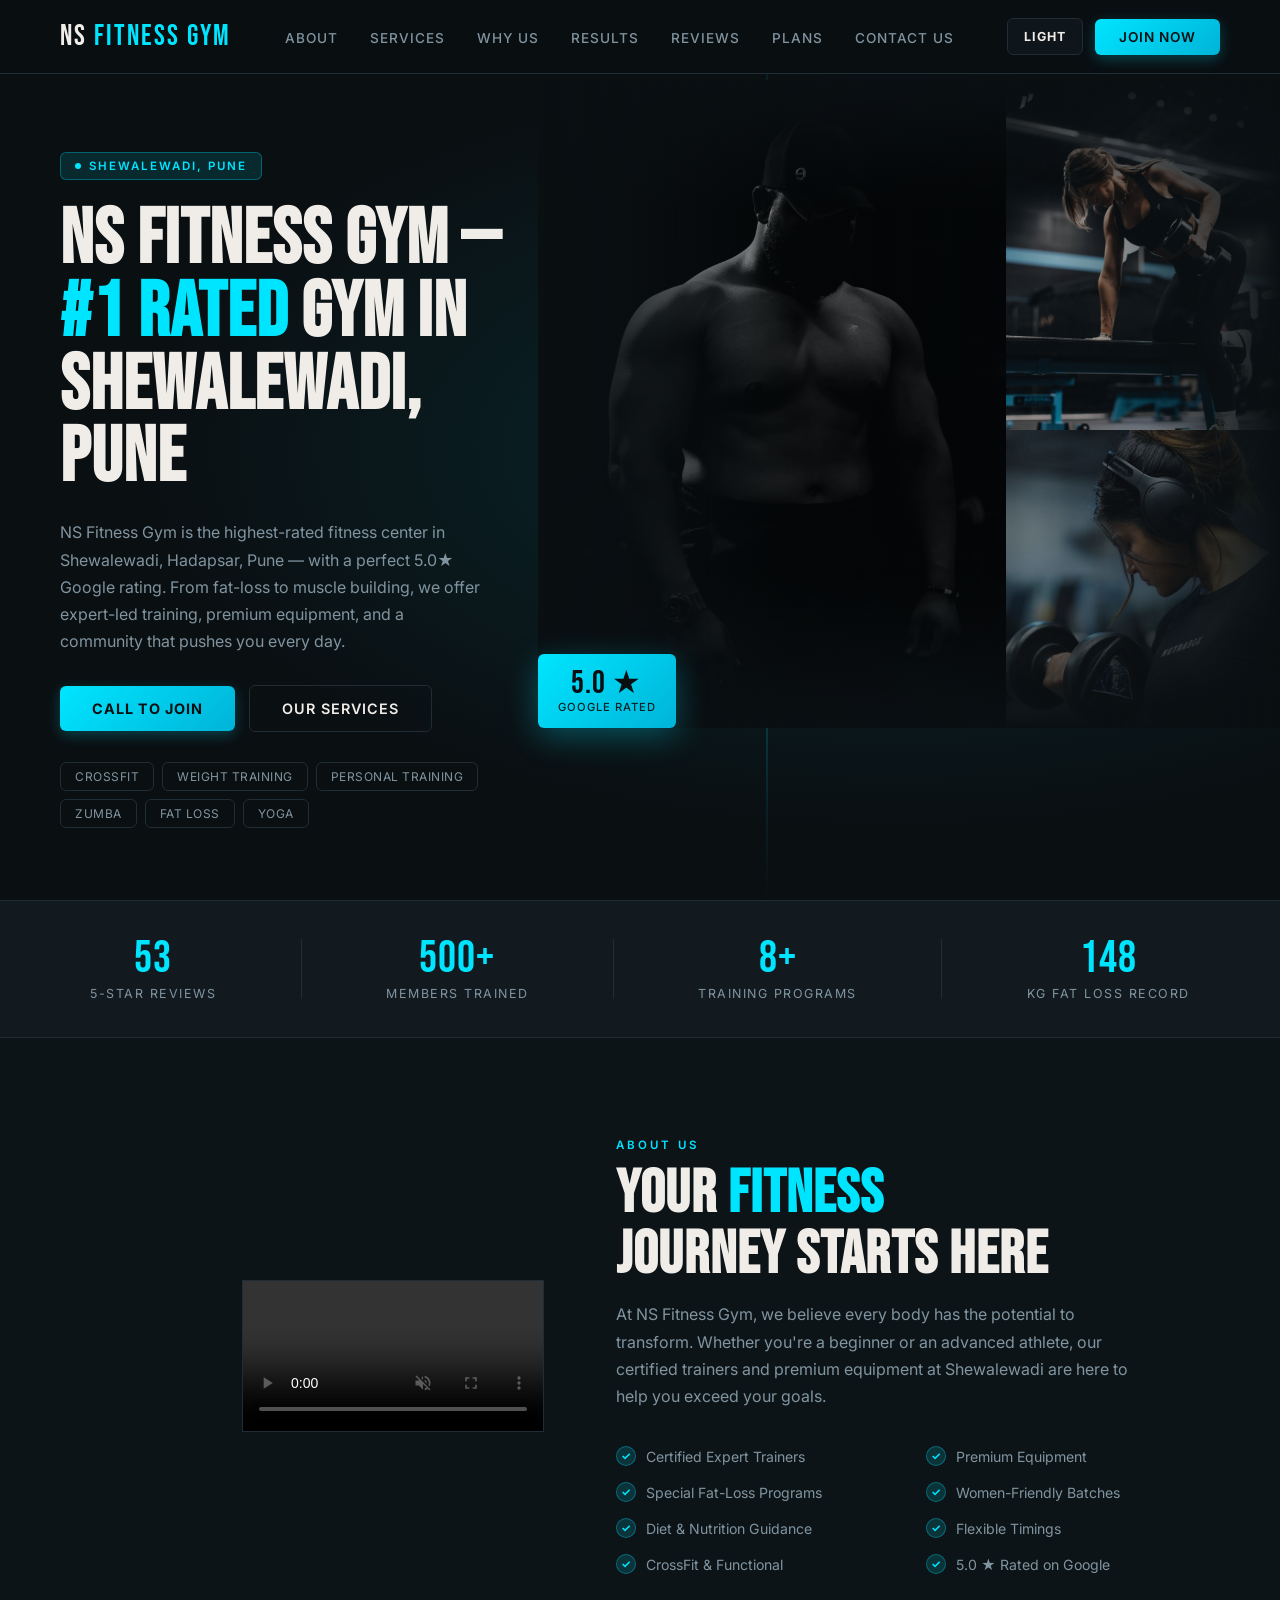
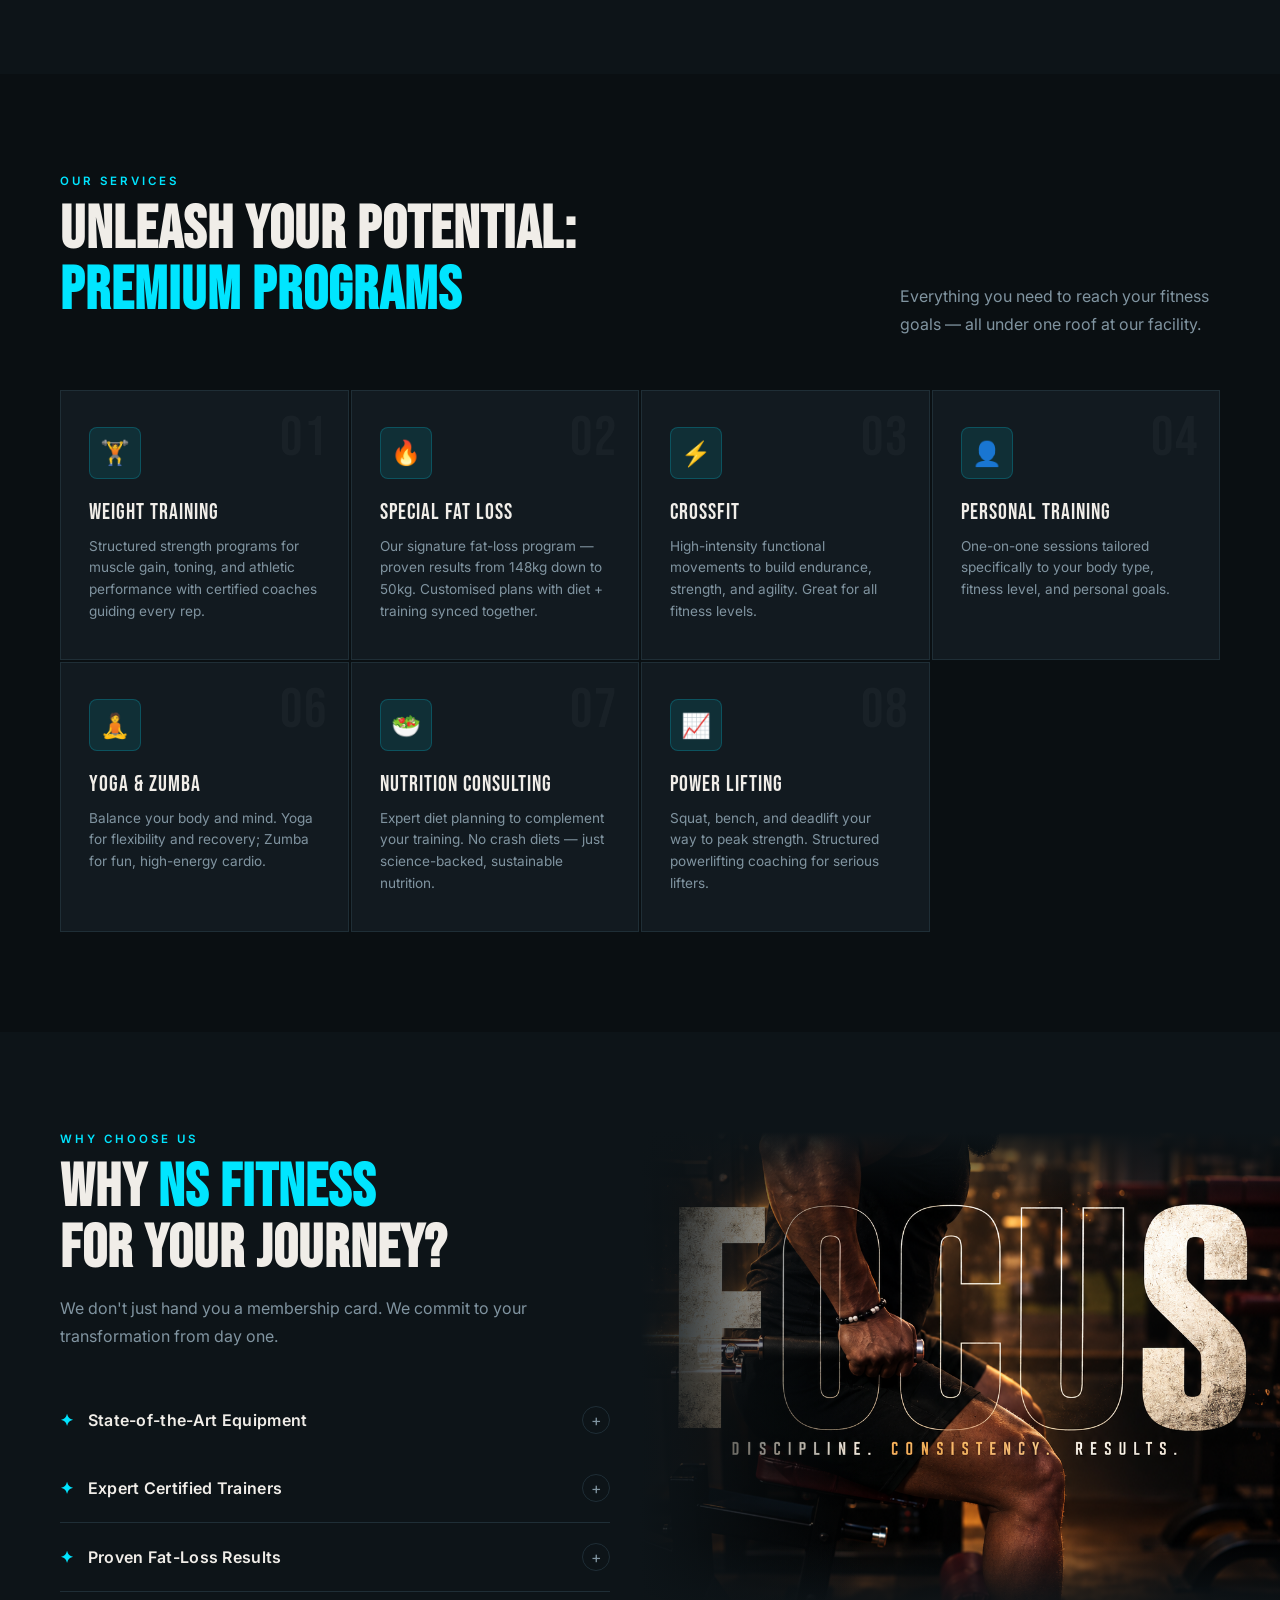
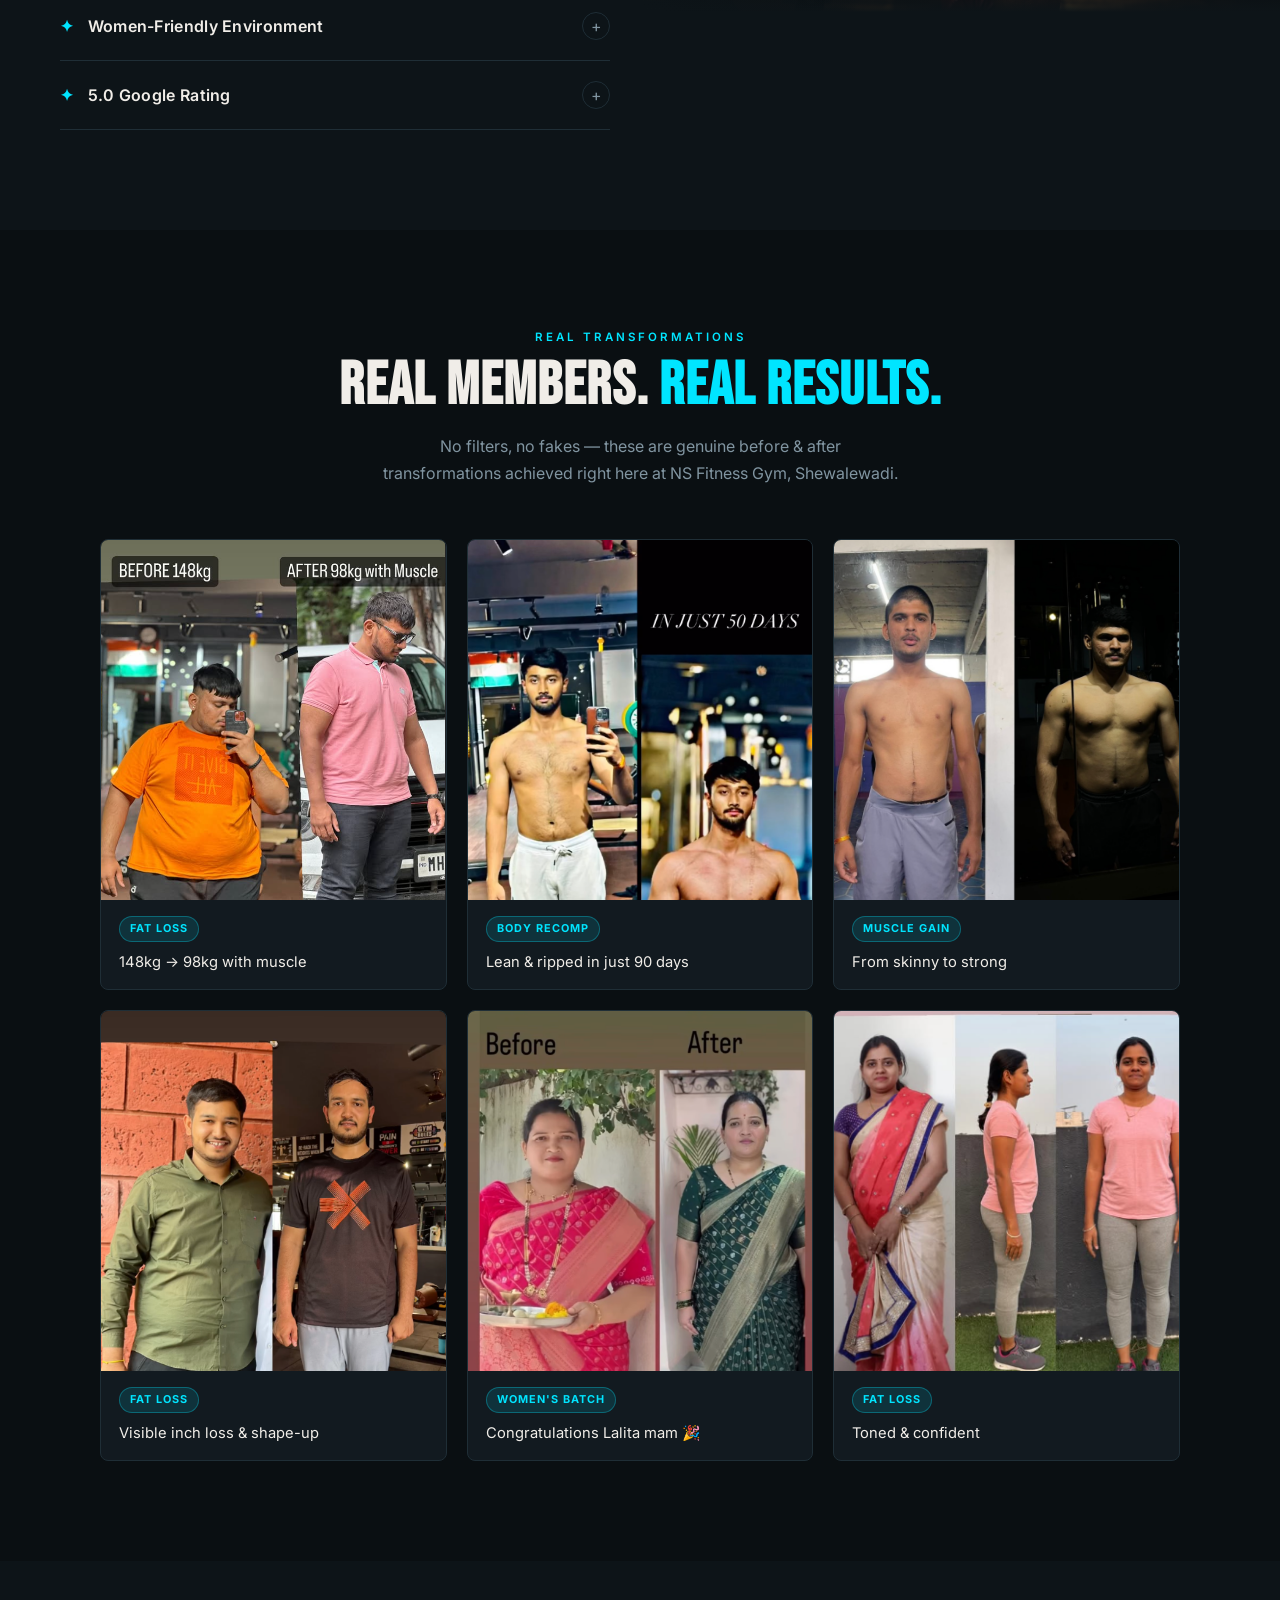
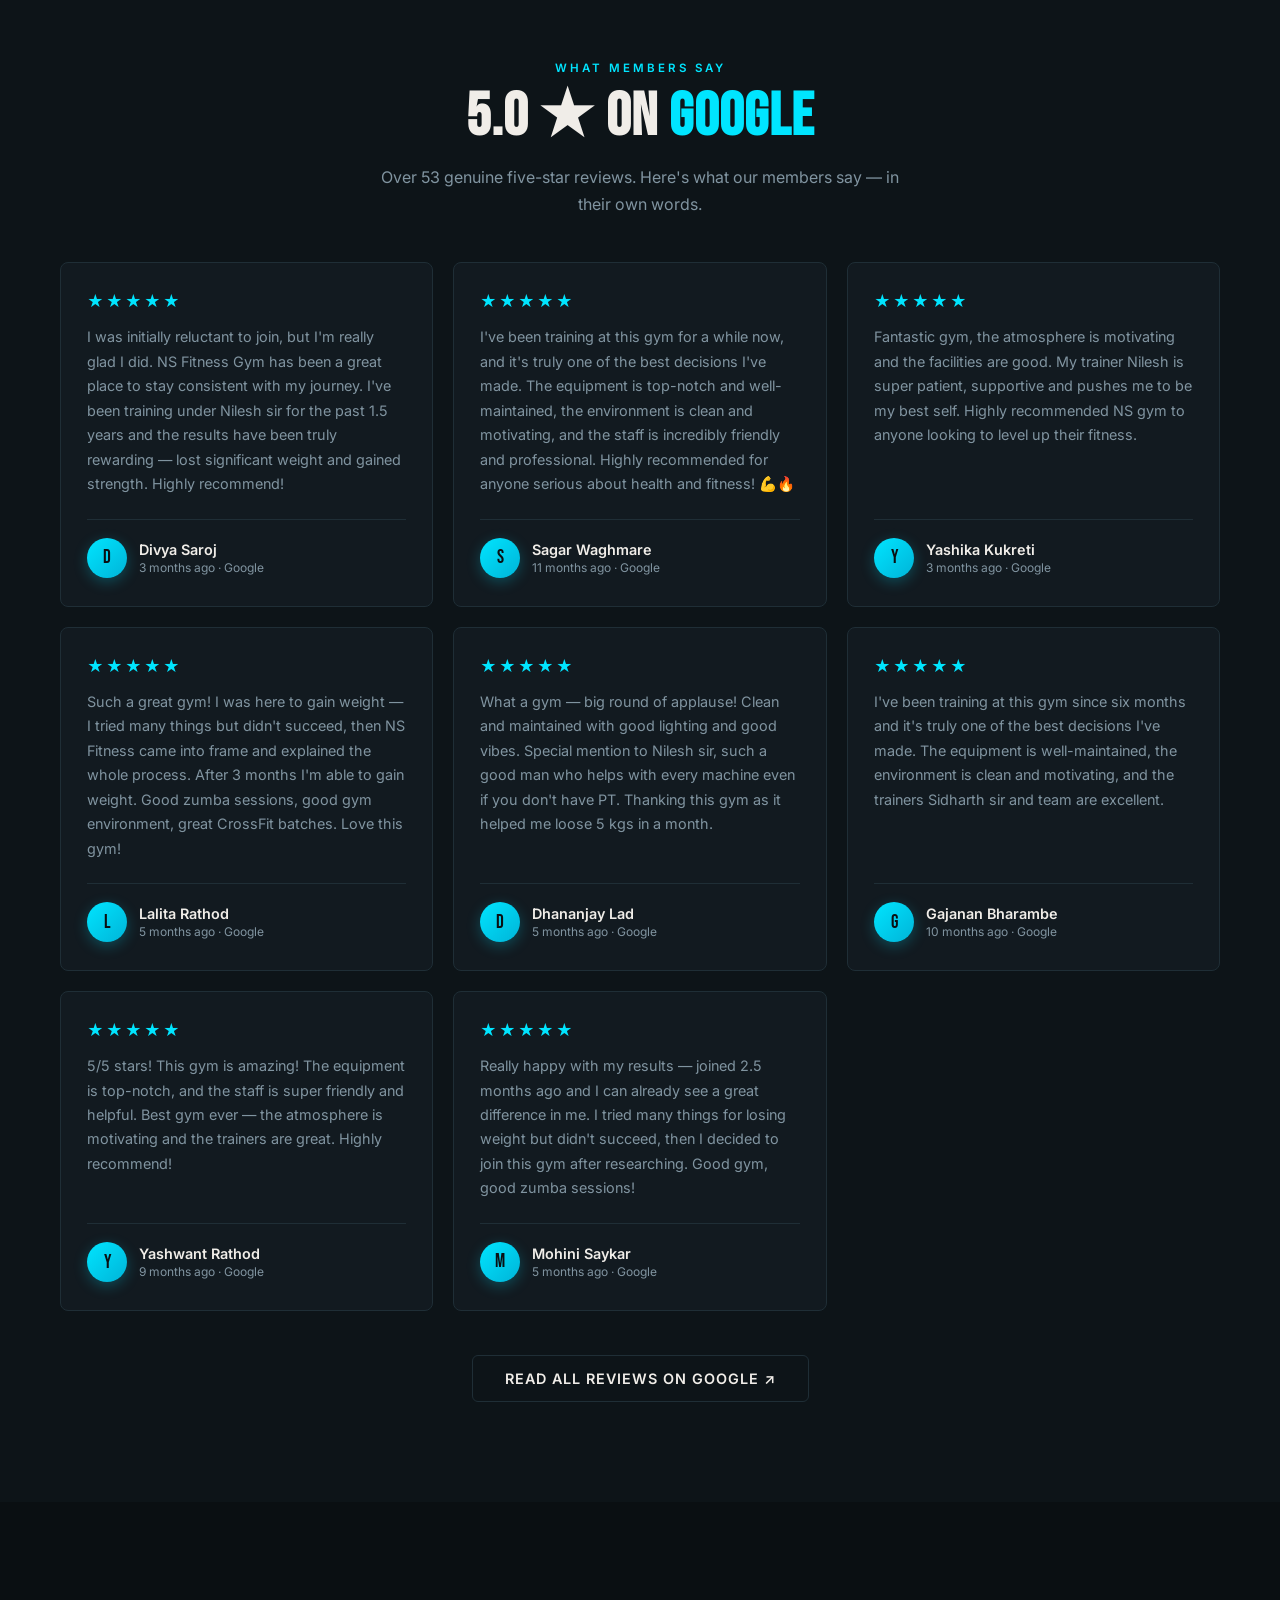
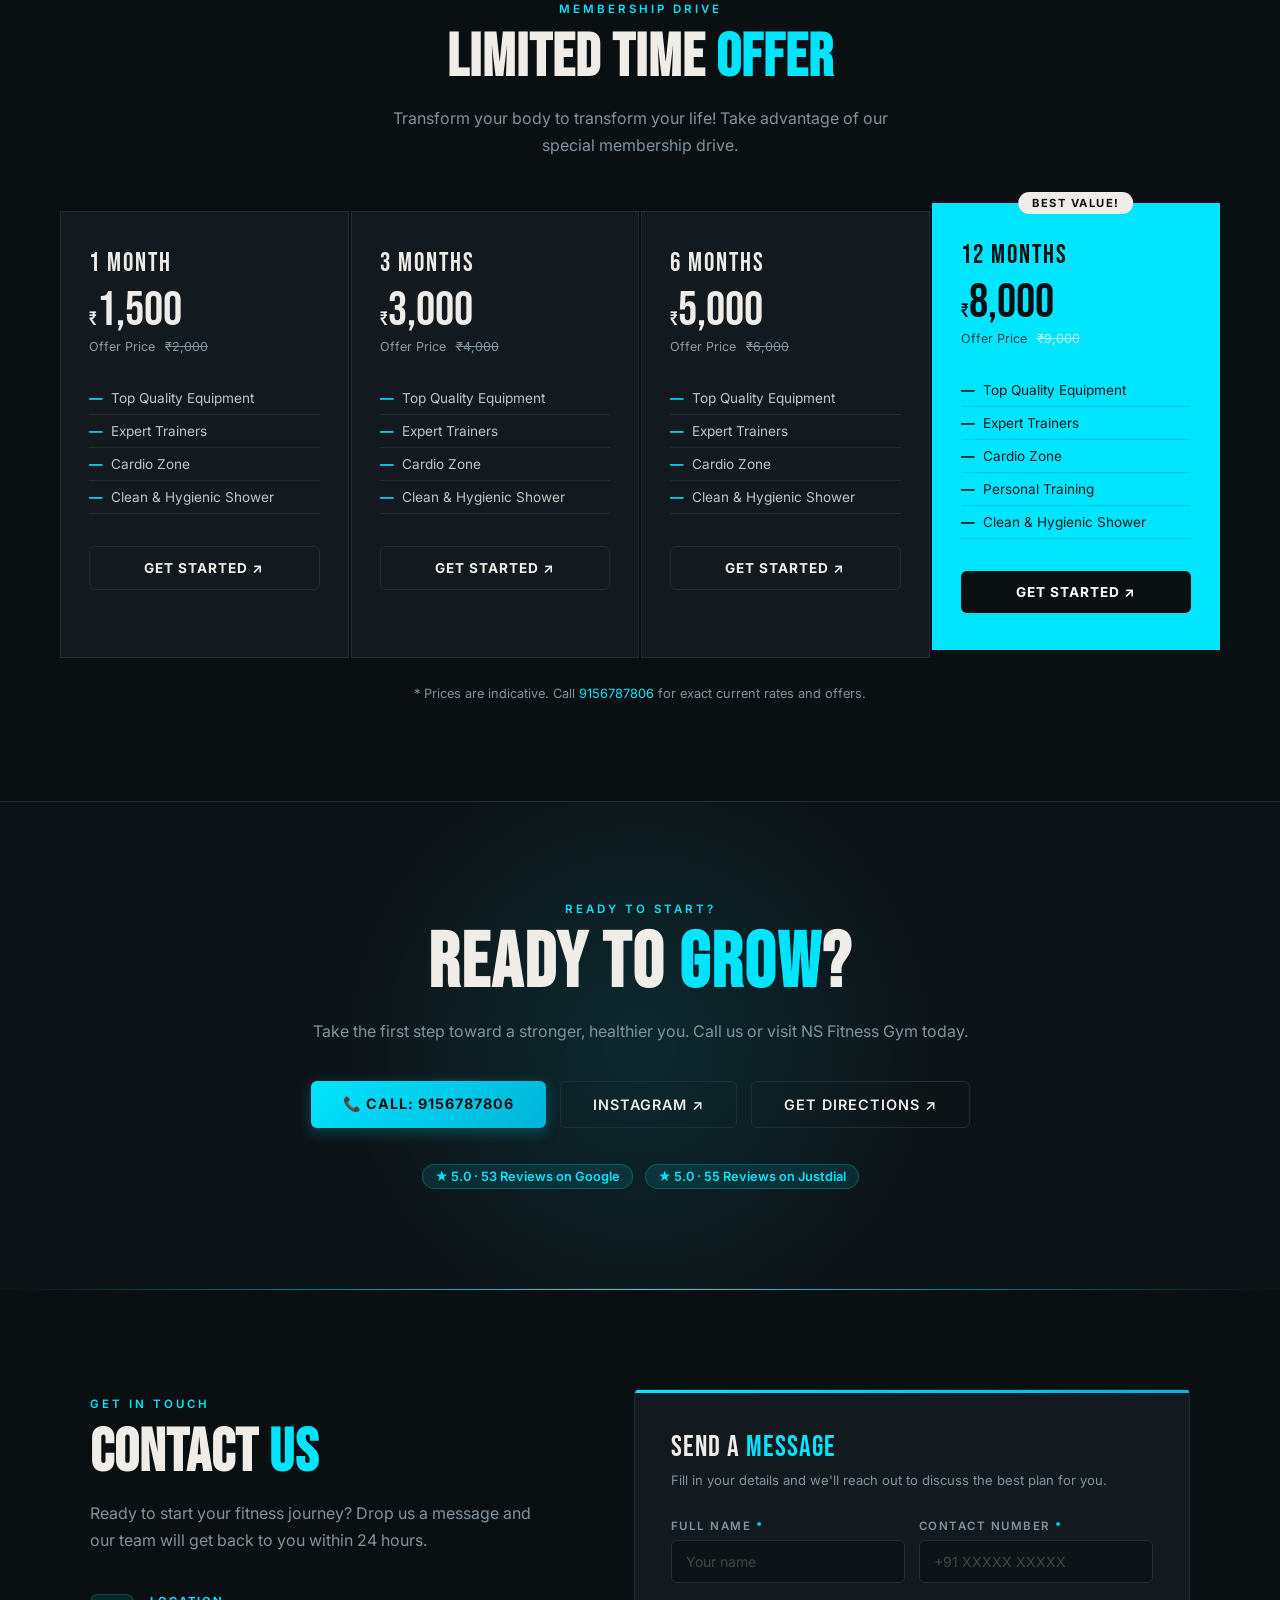
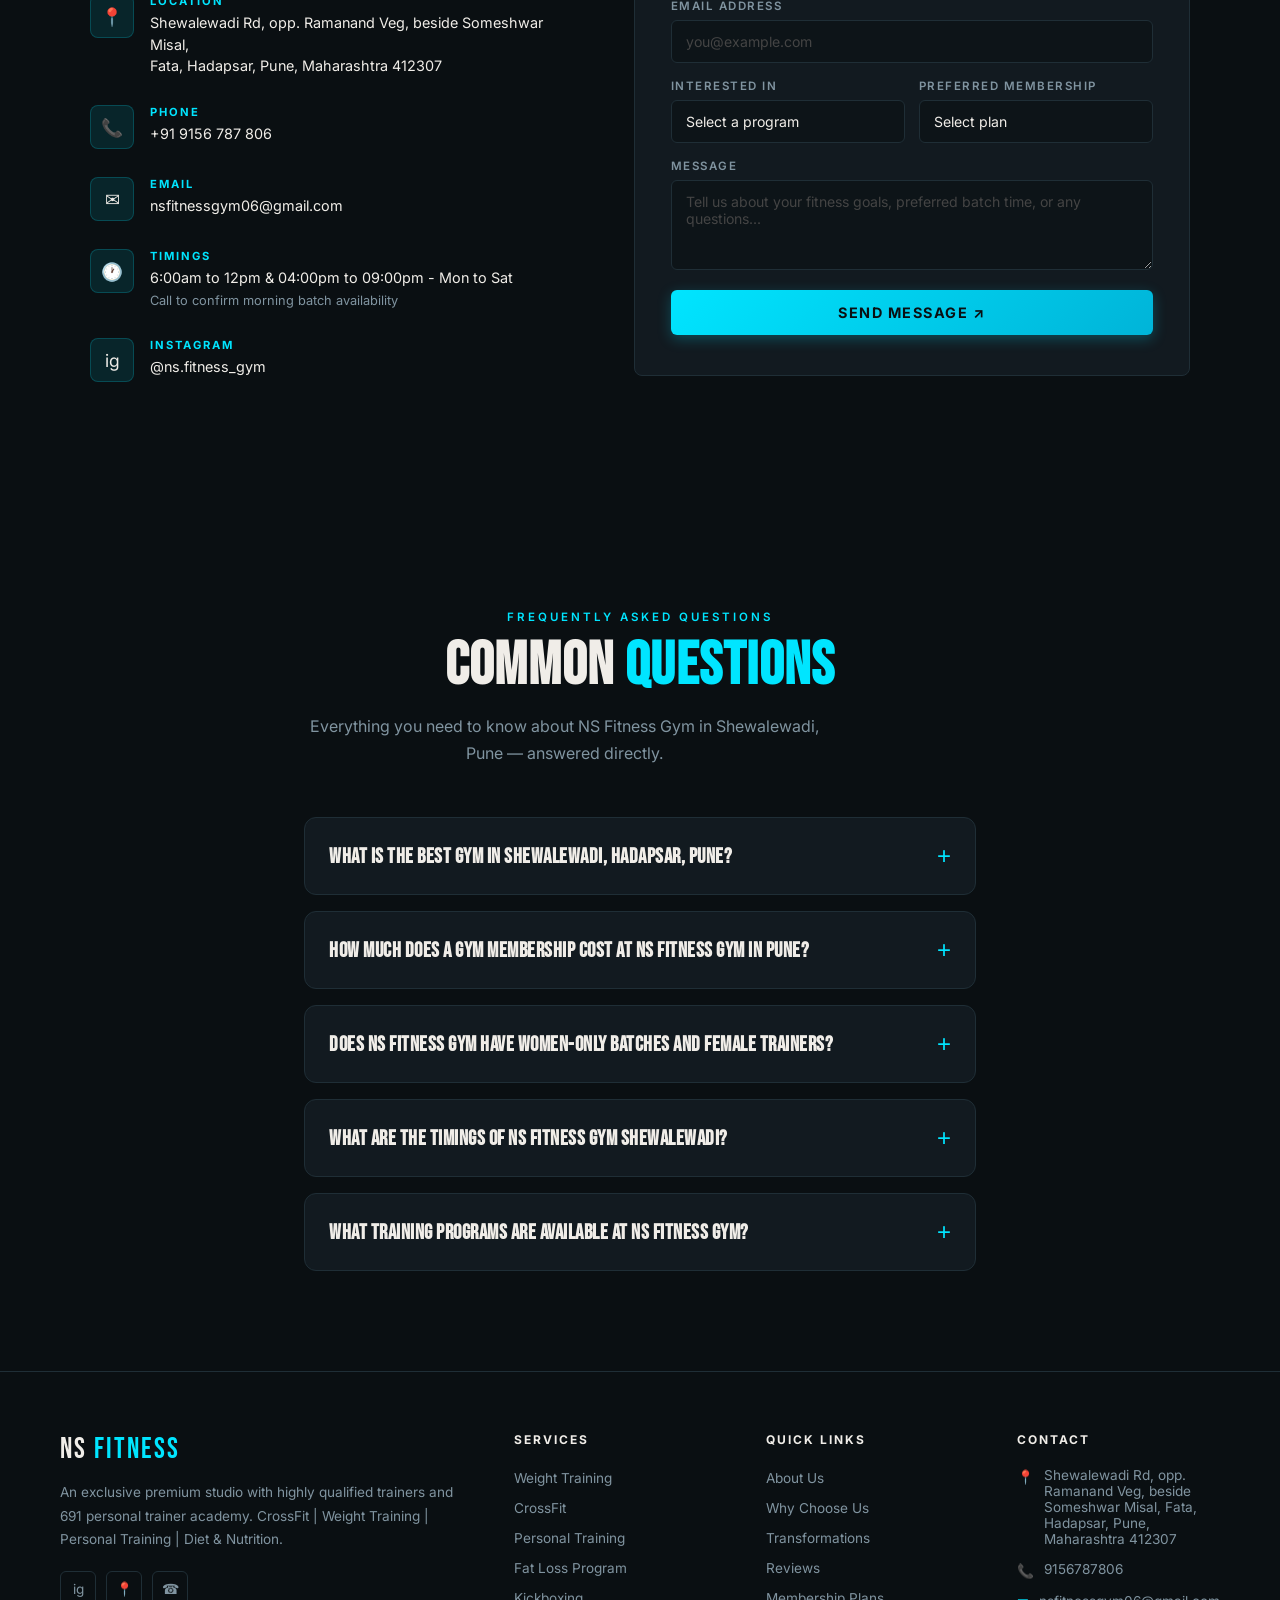
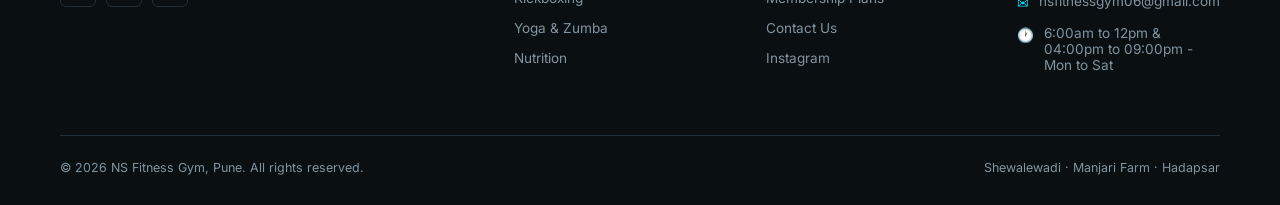
==== commit c24a30d6: "Fix the google indexing issue" ====
--- a/index.html
+++ b/index.html
@@ -26,12 +26,12 @@
 
   <!-- ═══ OPEN GRAPH (Facebook, LinkedIn, AI Scrapers) ═══ -->
   <meta property="og:type" content="business.business">
-  <meta property="og:url" content="https://nsfitnessgym.in/">
+  <meta property="og:url" content="https://www.nsfitnessgym.in/">
   <meta property="og:title"
     content="NS Fitness Gym — Best Gym in Shewalewadi, Hadapsar, Manjari Pune | 5.0★ Google Rated">
   <meta property="og:description"
     content="NS Fitness Gym is the top-rated fitness center in Shewalewadi, Pune. Offering CrossFit, personal training, fat loss programs, yoga &amp; zumba. 53+ five-star Google reviews. Memberships from ₹1,500/month.">
-  <meta property="og:image" content="https://nsfitnessgym.in/img/Hero-1_new.JPEG">
+  <meta property="og:image" content="https://www.nsfitnessgym.in/img/Hero-1_new.JPEG">
   <meta property="og:image:width" content="1200">
   <meta property="og:image:height" content="630">
   <meta property="og:image:alt" content="NS Fitness Gym premium training facility in Shewalewadi Pune">
@@ -47,14 +47,14 @@
 
   <!-- ═══ TWITTER CARD ═══ -->
   <meta name="twitter:card" content="summary_large_image">
-  <meta name="twitter:url" content="https://nsfitnessgym.in/">
+  <meta name="twitter:url" content="https://www.nsfitnessgym.in/">
   <meta name="twitter:title" content="NS Fitness Gym — Best Gym in Shewalewadi, Pune | 5.0★ Google Rated">
   <meta name="twitter:description"
     content="Top-rated gym in Shewalewadi, Hadapsar, Pune. CrossFit, weight training, personal training, fat loss, yoga &amp; zumba. 53+ five-star reviews. Memberships from ₹1,500/month.">
-  <meta name="twitter:image" content="https://nsfitnessgym.in/img/Hero-1_new.JPEG">
+  <meta name="twitter:image" content="https://www.nsfitnessgym.in/img/Hero-1_new.JPEG">
   <meta name="twitter:image:alt" content="NS Fitness Gym premium training facility in Shewalewadi Pune">
 
-  <link rel="canonical" href="https://nsfitnessgym.in/">
+  <link rel="canonical" href="https://www.nsfitnessgym.in/">
 
   <!-- ═══ PERFORMANCE: Preconnect to external origins ═══ -->
   <link rel="preconnect" href="https://fonts.googleapis.com">
@@ -74,19 +74,19 @@
   {
     "@context": "https://schema.org",
     "@type": "ExerciseGym",
-    "@id": "https://nsfitnessgym.in/#gym",
+    "@id": "https://www.nsfitnessgym.in/#gym",
     "name": "NS Fitness Gym",
     "alternateName": "NS Fitness Gym Shewalewadi",
     "description": "NS Fitness Gym is the top-rated fitness center in Shewalewadi, Hadapsar, Pune. We offer CrossFit, weight training, personal training, specialized fat loss programs, yoga, zumba, powerlifting, and nutrition consulting. With a perfect 5.0-star Google rating from 53+ reviews, certified expert trainers, and premium equipment, NS Fitness Gym is the most trusted gym in the Shewalewadi-Hadapsar-Manjari area of Pune.",
-    "url": "https://nsfitnessgym.in/",
+    "url": "https://www.nsfitnessgym.in/",
     "telephone": "+919156787806",
     "email": "nsfitnessgym06@gmail.com",
     "image": [
-      "https://nsfitnessgym.in/img/Hero-1_new.JPEG",
-      "https://nsfitnessgym.in/img/Hero2.jpg",
-      "https://nsfitnessgym.in/img/Img3.jpg"
+      "https://www.nsfitnessgym.in/img/Hero-1_new.JPEG",
+      "https://www.nsfitnessgym.in/img/Hero2.jpg",
+      "https://www.nsfitnessgym.in/img/Img3.jpg"
     ],
-    "logo": "https://nsfitnessgym.in/img/Hero-1_new.JPEG",
+    "logo": "https://www.nsfitnessgym.in/img/Hero-1_new.JPEG",
     "priceRange": "₹1,500 - ₹8,000",
     "currenciesAccepted": "INR",
     "paymentAccepted": "Cash, UPI, Bank Transfer",
@@ -258,7 +258,7 @@
         "@type": "ListItem",
         "position": 1,
         "name": "Home",
-        "item": "https://nsfitnessgym.in/"
+        "item": "https://www.nsfitnessgym.in/"
       }
     ]
   }
@@ -270,7 +270,7 @@
     "@context": "https://schema.org",
     "@type": "WebSite",
     "name": "NS Fitness Gym",
-    "url": "https://nsfitnessgym.in/"
+    "url": "https://www.nsfitnessgym.in/"
   }
   </script>
 </head>
--- a/css/style.css
+++ b/css/style.css
@@ -703,12 +703,12 @@
 }
 
 .why-img {
-  position: relative;
-  right: auto;
+  position: absolute;
+  right: 0;
   top: 100px;
-  transform: translateY(-50%);
-  /* vertically centred in the section */
-  width: 100;
+  /* lines up with "WHY CHOOSE US" (matches section padding-top) */
+  transform: none;
+  width: 50%;
   /* right half, flush to the screen edge */
   aspect-ratio: 4 / 3;
   border: 0;
@@ -1710,8 +1710,13 @@
   }
 
   .why-img {
-    width: min(100%, 420px);
-    justify-self: center;
+    position: relative;
+    top: auto;
+    right: auto;
+    transform: none;
+    width: 100%;
+    justify-self: stretch;
+    margin-top: 24px;
   }
 
   .pricing-grid {
